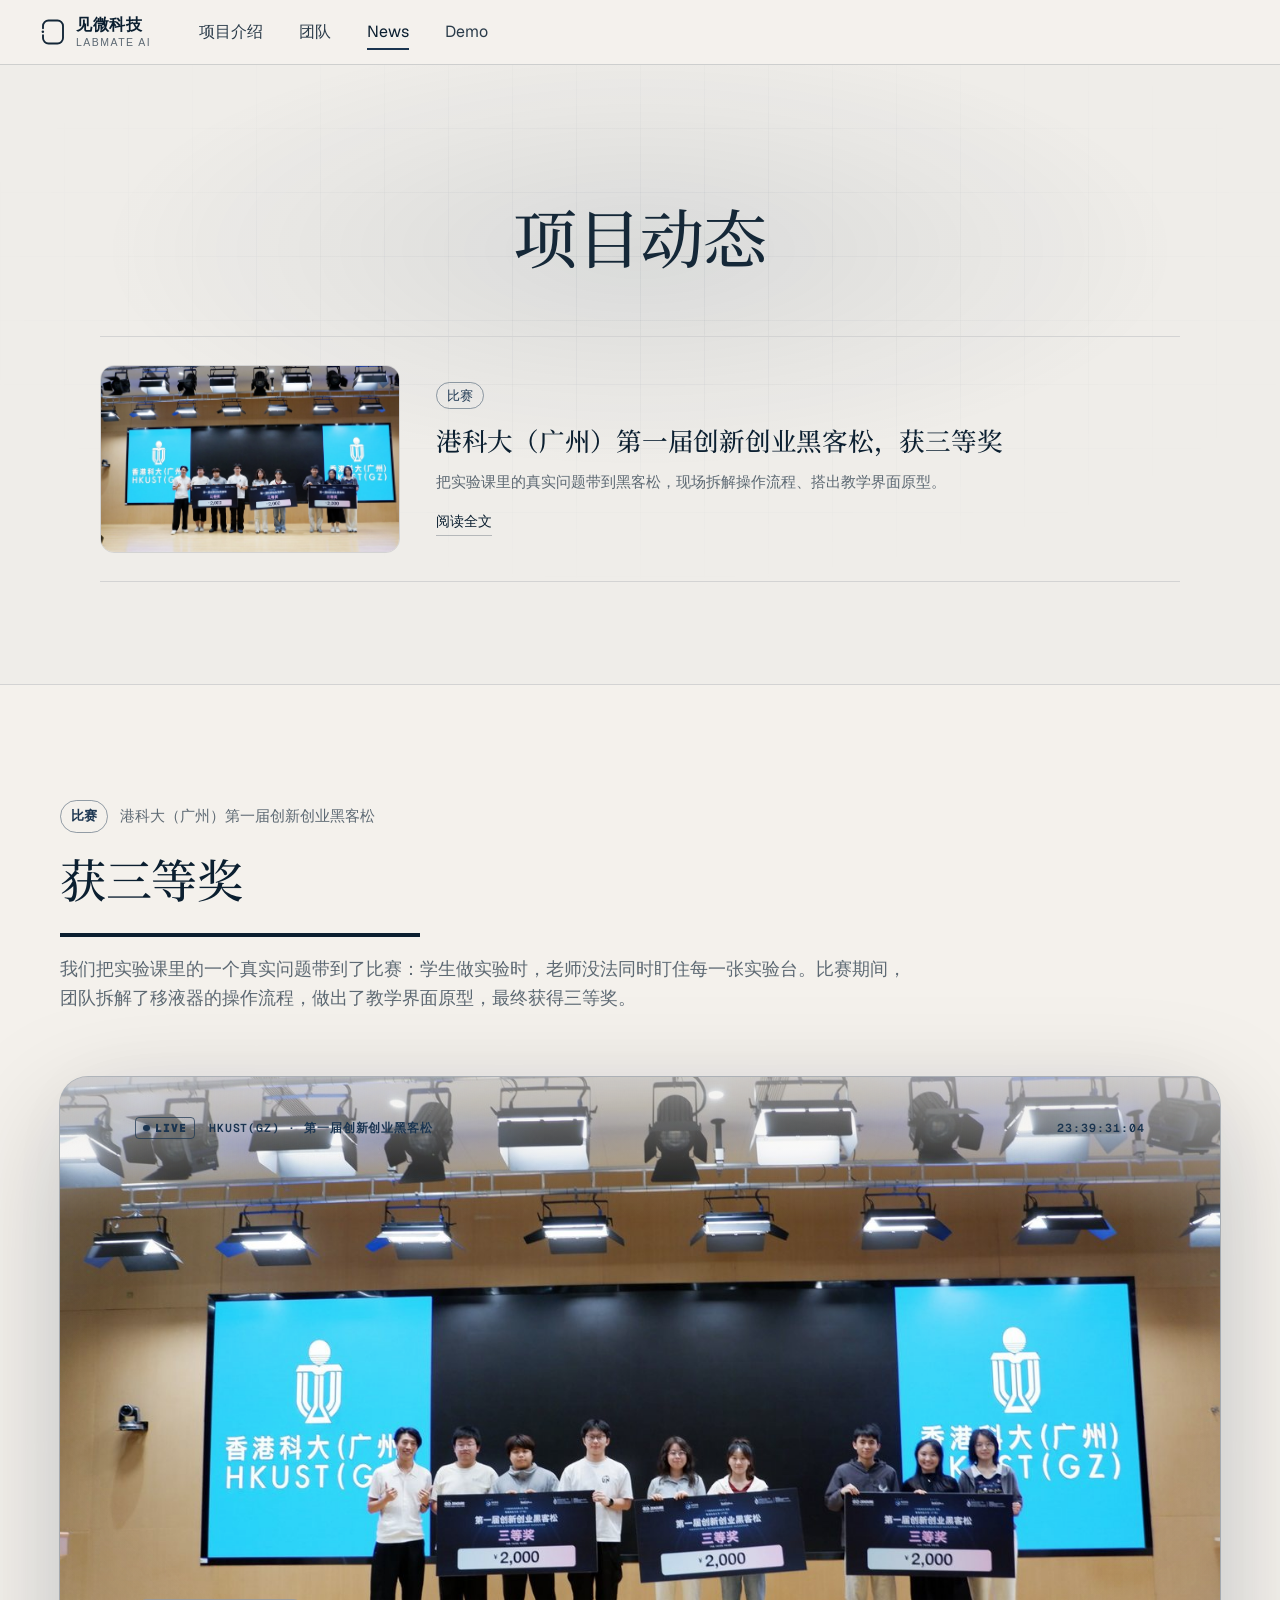
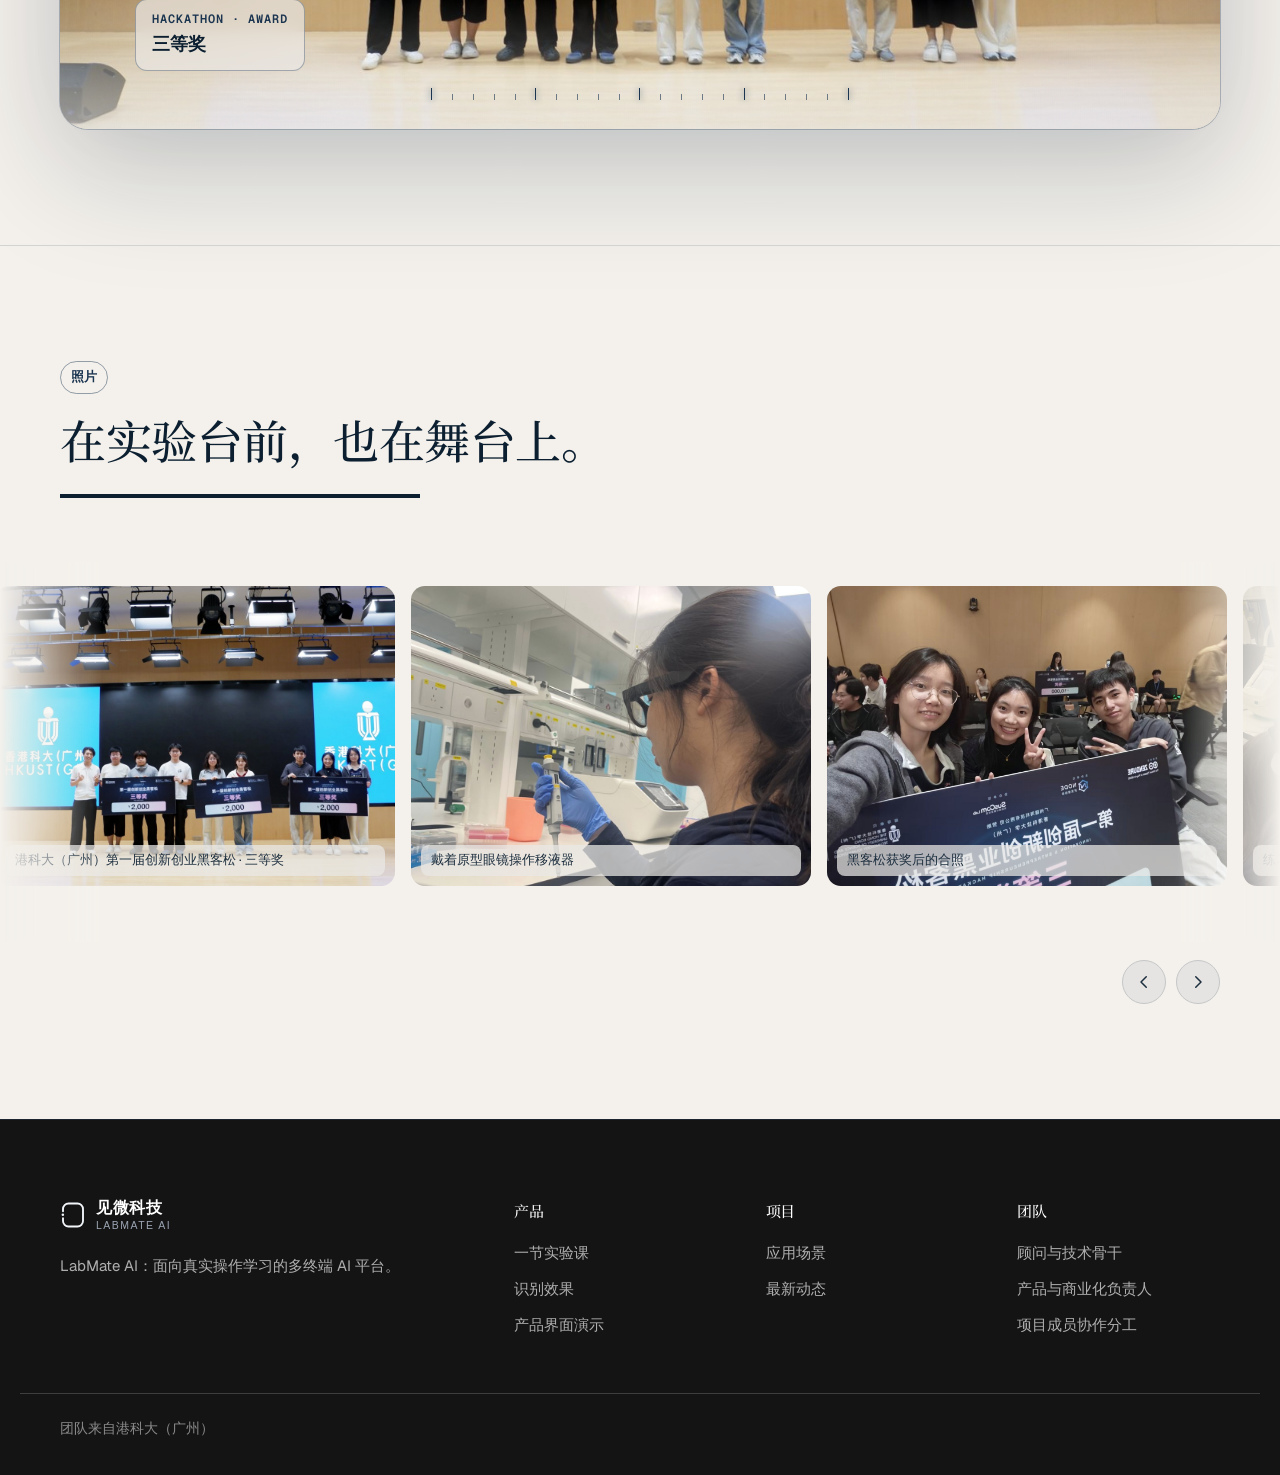
==== hackathon/index.html @ ed09756c "Lab illustrations: new colour pencil series; crisp reading bubble and teacher cards (B ok, C flagged" ====
<!doctype html>
<html lang="zh-CN">
<head>
  <meta charset="utf-8">
  <meta name="viewport" content="width=device-width, initial-scale=1">
  <title>News · 项目动态 · LabMate AI</title>
  <meta name="description" content="LabMate AI 黑客松现场记录：从实验教学问题出发，把想法做成可演示的教学原型。">
  <meta name="theme-color" content="#05070a">
  <link rel="icon" href="../jw-icon.svg" type="image/svg+xml">
  <link rel="stylesheet" href="../styles.css?v=20261128-r17">
  <link rel="stylesheet" href="../site-shell.css?v=20261128-r17">
  <link rel="stylesheet" href="hackathon.css?v=20261128-t14">
  <link rel="stylesheet" href="../light.css?v=20261128-t14">
  <link rel="stylesheet" href="../theme.css?v=20261128-t19">
</head>
<body class="site subpage">
  <a class="skip-link" href="#main">跳转到内容</a>
  <div class="lt"><header class="site-header is-solid">
    <div class="site-header-inner">
      <a class="site-logo" href="../" aria-label="见微科技 LabMate AI 首页">
        <svg class="jw-mark" aria-hidden="true" focusable="false" viewBox="-2 -2 92 104"><path d="M4 35V26A22 22 0 0 1 26 4H62A22 22 0 0 1 84 26V74A22 22 0 0 1 62 96H26A22 22 0 0 1 4 74V63" fill="none" stroke="currentColor" stroke-linecap="round" stroke-width="7.5"/><circle cx="3.4" cy="49" r="5" fill="currentColor"/></svg>
        <span class="site-logo-text"><b>见微科技</b><span>LabMate AI</span></span>
      </a>
      <nav class="site-nav" id="page-nav" aria-label="网站导航">
        <a href="../">项目介绍</a><a href="../#zh-team">团队</a><a href="../hackathon/" aria-current="page">News</a><a href="../product/demo/">Demo</a>
      </nav>
      <div class="site-actions">
        
        <button class="site-menu" type="button" aria-controls="page-nav" aria-expanded="false" aria-label="打开菜单"><span class="site-burger" aria-hidden="true"><i></i><i></i></span></button>
      </div>
    </div>
  </header>
  <main class="page-main" id="main">
    <section class="sp-hero news-index">
      <div class="x-wrap">
        <h1 class="news-h1">项目动态</h1>
      </div>
      <div class="x-wrap">
        <ol class="news-list" aria-label="动态列表">
          <li>
            <a class="news-item" href="#hackathon">
              <figure><img src="../photos/hackathon-stage.jpg" width="1400" height="788" alt="LabMate 团队在港科大（广州）第一届创新创业黑客松颁奖现场" fetchpriority="high"></figure>
              <div>
                <span class="news-tag">比赛</span>
                <h2>港科大（广州）第一届创新创业黑客松，获三等奖</h2>
                <p>把实验课里的真实问题带到黑客松，现场拆解操作流程、搭出教学界面原型。</p>
                <span class="news-more">阅读全文</span>
              </div>
            </a>
          </li>
        </ol>
      </div>
    </section>


    <section class="sp-band news-article" id="hackathon" aria-labelledby="hk-title">
      <div class="x-wrap">
        <header class="sp-head" data-reveal>
          <p class="sp-chap"><em>比赛</em><span>港科大（广州）第一届创新创业黑客松</span></p>
          <h2 id="hk-title">获三等奖</h2>
          <p>我们把实验课里的一个真实问题带到了比赛：学生做实验时，老师没法同时盯住每一张实验台。比赛期间，团队拆解了移液器的操作流程，做出了教学界面原型，最终获得三等奖。</p>
        </header>
        <figure class="cam news-cover" data-cam="HKUST(GZ) · 第一届创新创业黑客松" data-reveal>
          <img src="../photos/hackathon-stage.jpg" width="1400" height="788" alt="颁奖现场" loading="lazy">
          <figcaption class="cam-tag"><span>HACKATHON · AWARD</span><b>三等奖</b></figcaption>
        </figure>
      </div>
    </section>

    <section class="sp-band news-gallery-band" aria-label="现场照片">
      <div class="x-wrap">
        <header class="sp-head" data-reveal>
          <p class="sp-chap"><em>照片</em></p>
          <h2>在实验台前，也在舞台上。</h2>
        </header>
      </div>
      <div class="x-gallery">
        <div class="x-gallery-track">
          <figure class="x-gallery-item x-gallery-photo"><img src="../photos/hackathon-stage.jpg" width="1400" height="788" alt="颁奖现场"><figcaption>港科大（广州）第一届创新创业黑客松 · 三等奖</figcaption></figure>
          <figure class="x-gallery-item x-gallery-photo"><img src="../photos/lab-glasses-2.jpg" width="1050" height="1400" alt="戴着原型眼镜操作移液器"><figcaption>戴着原型眼镜操作移液器</figcaption></figure>
          <figure class="x-gallery-item x-gallery-photo"><img src="../photos/hackathon-team.jpg" width="1400" height="1050" alt="团队合照"><figcaption>黑客松获奖后的合照</figcaption></figure>
          <figure class="x-gallery-item x-gallery-photo"><img src="../photos/lab-cycler-1.jpg" width="1050" height="1400" alt="练习 PCR 仪的虚拟操作"><figcaption>练习 PCR 仪的虚拟操作</figcaption></figure>
          <figure class="x-gallery-item x-gallery-photo"><img src="../photos/lab-glasses-1.jpg" width="1050" height="1400" alt="在实验台前戴上眼镜"><figcaption>在实验台前戴上眼镜</figcaption></figure>
          <figure class="x-gallery-item x-gallery-photo"><img src="../photos/glasses-pov-hud.jpg?v=20261128wb" width="1200" height="1200" alt="眼镜第一视角：提示直接显示在视野里"><figcaption>眼镜第一视角：提示直接显示在视野里</figcaption></figure>
          <figure class="x-gallery-item x-gallery-photo" aria-hidden="true"><img src="../photos/hackathon-stage.jpg" width="1400" height="788" alt=""><figcaption>港科大（广州）第一届创新创业黑客松 · 三等奖</figcaption></figure>
          <figure class="x-gallery-item x-gallery-photo" aria-hidden="true"><img src="../photos/lab-glasses-2.jpg" width="1050" height="1400" alt=""><figcaption>戴着原型眼镜操作移液器</figcaption></figure>
          <figure class="x-gallery-item x-gallery-photo" aria-hidden="true"><img src="../photos/hackathon-team.jpg" width="1400" height="1050" alt=""><figcaption>黑客松获奖后的合照</figcaption></figure>
          <figure class="x-gallery-item x-gallery-photo" aria-hidden="true"><img src="../photos/lab-cycler-1.jpg" width="1050" height="1400" alt=""><figcaption>练习 PCR 仪的虚拟操作</figcaption></figure>
          <figure class="x-gallery-item x-gallery-photo" aria-hidden="true"><img src="../photos/lab-glasses-1.jpg" width="1050" height="1400" alt=""><figcaption>在实验台前戴上眼镜</figcaption></figure>
          <figure class="x-gallery-item x-gallery-photo" aria-hidden="true"><img src="../photos/glasses-pov-hud.jpg?v=20261128wb" width="1200" height="1200" alt=""><figcaption>眼镜第一视角：提示直接显示在视野里</figcaption></figure>
        </div>
      </div>
    </section>

  
</main>
  </div><footer class="site-footer"><div class="site-footer-inner"><div class="site-footer-brand"><span class="site-logo"><svg aria-hidden="true" class="jw-mark" focusable="false" viewBox="-2 -2 92 104"><path d="M4 35V26A22 22 0 0 1 26 4H62A22 22 0 0 1 84 26V74A22 22 0 0 1 62 96H26A22 22 0 0 1 4 74V63" fill="none" stroke="currentColor" stroke-linecap="round" stroke-width="7.5"></path><circle cx="3.4" cy="49" fill="currentColor" r="5"></circle></svg><span class="site-logo-text"><b>见微科技</b><span>LabMate AI</span></span></span><p>LabMate AI：面向真实操作学习的多终端 AI 平台。</p></div><div class="site-footer-col"><h2>产品</h2><ul><li><a href="../#zh-project">一节实验课</a></li><li><a href="../#zh-project">识别效果</a></li><li><a href="../product/demo/">产品界面演示</a></li></ul></div><div class="site-footer-col"><h2>项目</h2><ul><li><a href="../#zh-project">应用场景</a></li><li><a href="../hackathon/">最新动态</a></li></ul></div><div class="site-footer-col"><h2>团队</h2><ul><li><a href="../#zh-team">顾问与技术骨干</a></li><li><a href="../#zh-team">产品与商业化负责人</a></li><li><a href="../#zh-team">项目成员协作分工</a></li></ul></div></div><div class="site-footer-bottom"><span>团队来自港科大（广州）</span></div></footer>
  <script src="../site-shell.js?v=20261127-perf-1" defer></script>
<script src="../gallery.js?v=20261127" defer></script>
</body>
</html>
---- styles.css ----
@font-face{font-family:"Geist";font-style:normal;font-display:swap;font-weight:100 900;src:url(fonts/geist.woff2) format("woff2");unicode-range:U+0000-00FF,U+0131,U+0152-0153,U+02BB-02BC,U+02C6,U+02DA,U+02DC,U+0304,U+0308,U+0329,U+2000-206F,U+20AC,U+2122,U+2191,U+2193,U+2212,U+2215,U+FEFF,U+FFFD}
@font-face{font-family:"Geist";font-style:normal;font-display:swap;font-weight:100 900;src:url(fonts/geist-ext.woff2) format("woff2");unicode-range:U+0100-02BA,U+02BD-02C5,U+02C7-02CC,U+02CE-02D7,U+02DD-02FF,U+0304,U+0308,U+0329,U+1D00-1DBF,U+1E00-1E9F,U+1EF2-1EFF,U+2020,U+20A0-20AB,U+20AD-20C0,U+2113,U+2C60-2C7F,U+A720-A7FF}
@font-face{font-family:"Geist Mono";font-style:normal;font-display:swap;font-weight:100 900;src:url(fonts/geist-mono.woff2) format("woff2")}



/*! tailwindcss v4.3.3 | MIT License | https://tailwindcss.com */@layer properties{@supports (((-webkit-hyphens:none)) and (not (margin-trim:inline))) or ((-moz-orient:inline) and (not (color:rgb(from red r g b)))){*,::backdrop,:after,:before{--tw-rotate-x:initial;--tw-rotate-y:initial;--tw-rotate-z:initial;--tw-skew-x:initial;--tw-skew-y:initial;--tw-border-style:solid;--tw-shadow:0 0 #0000;--tw-shadow-color:initial;--tw-shadow-alpha:100%;--tw-inset-shadow:0 0 #0000;--tw-inset-shadow-color:initial;--tw-inset-shadow-alpha:100%;--tw-ring-color:initial;--tw-ring-shadow:0 0 #0000;--tw-inset-ring-color:initial;--tw-inset-ring-shadow:0 0 #0000;--tw-ring-inset:initial;--tw-ring-offset-width:0px;--tw-ring-offset-color:#fff;--tw-ring-offset-shadow:0 0 #0000;--tw-outline-style:solid;--tw-blur:initial;--tw-brightness:initial;--tw-contrast:initial;--tw-grayscale:initial;--tw-hue-rotate:initial;--tw-invert:initial;--tw-opacity:initial;--tw-saturate:initial;--tw-sepia:initial;--tw-drop-shadow:initial;--tw-drop-shadow-color:initial;--tw-drop-shadow-alpha:100%;--tw-drop-shadow-size:initial}}}@layer theme{:host,:root{--font-sans:-apple-system,BlinkMacSystemFont,"Segoe UI",Roboto,"Helvetica Neue","Noto Sans",Arial,sans-serif,"Apple Color Emoji","Segoe UI Emoji","Segoe UI Symbol","Noto Color Emoji";--font-serif:ui-serif,Georgia,Cambria,"Times New Roman",Times,serif;--font-mono:ui-monospace,SFMono-Regular,Menlo,Monaco,Consolas,"Liberation Mono","Courier New",monospace;--spacing:.25rem;--default-font-family:var(--font-sans);--default-mono-font-family:var(--font-mono)}}@layer base{*,::backdrop,:after,:before{box-sizing:border-box;border:0 solid;margin:0;padding:0}::file-selector-button{box-sizing:border-box;border:0 solid;margin:0;padding:0}:host,html{-webkit-text-size-adjust:100%;tab-size:4;line-height:1.5;font-family:var(--default-font-family,-apple-system,BlinkMacSystemFont,"Segoe UI",Roboto,"Helvetica Neue","Noto Sans",Arial,sans-serif,"Apple Color Emoji","Segoe UI Emoji","Segoe UI Symbol","Noto Color Emoji");font-feature-settings:var(--default-font-feature-settings,normal);font-variation-settings:var(--default-font-variation-settings,normal);-webkit-tap-highlight-color:transparent}hr{height:0;color:inherit;border-top-width:1px}abbr:where([title]){-webkit-text-decoration:underline dotted;text-decoration:underline dotted}h1,h2,h3,h4,h5,h6{font-size:inherit;font-weight:inherit}a{color:inherit;-webkit-text-decoration:inherit;text-decoration:inherit}b,strong{font-weight:bolder}code,kbd,pre,samp{font-family:var(--default-mono-font-family,ui-monospace,SFMono-Regular,Menlo,Monaco,Consolas,"Liberation Mono","Courier New",monospace);font-feature-settings:var(--default-mono-font-feature-settings,normal);font-variation-settings:var(--default-mono-font-variation-settings,normal);font-size:1em}small{font-size:80%}sub,sup{vertical-align:baseline;font-size:75%;line-height:0;position:relative}sub{bottom:-.25em}sup{top:-.5em}table{text-indent:0;border-color:inherit;border-collapse:collapse}:-moz-focusring:where(:not(iframe)){outline:auto}progress{vertical-align:baseline}summary{display:list-item}menu,ol,ul{list-style:none}audio,canvas,embed,iframe,img,object,svg,video{vertical-align:middle;display:block}img,video{max-width:100%;height:auto}button,input,optgroup,select,textarea{font:inherit;font-feature-settings:inherit;font-variation-settings:inherit;letter-spacing:inherit;color:inherit;opacity:1;background-color:#0000;border-radius:0}::file-selector-button{font:inherit;font-feature-settings:inherit;font-variation-settings:inherit;letter-spacing:inherit;color:inherit;opacity:1;background-color:#0000;border-radius:0}:where(select:is([multiple],[size])) optgroup{font-weight:bolder}:where(select:is([multiple],[size])) optgroup option{padding-inline-start:20px}::file-selector-button{margin-inline-end:4px}::placeholder{opacity:1}@supports (not ((-webkit-appearance:-apple-pay-button))) or (contain-intrinsic-size:1px){::placeholder{color:currentColor}@supports (color:color-mix(in lab,red,red)){::placeholder{color:color-mix(in oklab,currentcolor 50%,transparent)}}}textarea{resize:vertical}::-webkit-search-decoration{-webkit-appearance:none}::-webkit-date-and-time-value{min-height:1lh;text-align:inherit}::-webkit-datetime-edit{display:inline-flex}::-webkit-datetime-edit-fields-wrapper{padding:0}::-webkit-datetime-edit,::-webkit-datetime-edit-year-field{padding-block:0}::-webkit-datetime-edit-day-field,::-webkit-datetime-edit-month-field{padding-block:0}::-webkit-datetime-edit-hour-field,::-webkit-datetime-edit-minute-field{padding-block:0}::-webkit-datetime-edit-millisecond-field,::-webkit-datetime-edit-second-field{padding-block:0}::-webkit-datetime-edit-meridiem-field{padding-block:0}::-webkit-calendar-picker-indicator{line-height:1}:-moz-ui-invalid{box-shadow:none}button,input:where([type=button],[type=reset],[type=submit]){appearance:button}::file-selector-button{appearance:button}::-webkit-inner-spin-button,::-webkit-outer-spin-button{height:auto}[hidden]:where(:not([hidden=until-found])){display:none!important}}@layer components;@layer utilities{.collapse{visibility:collapse}.visible{visibility:visible}.sr-only{clip-path:inset(50%);white-space:nowrap;border-width:0;width:1px;height:1px;margin:-1px;padding:0;overflow:hidden}.absolute,.sr-only{position:absolute}.fixed{position:fixed}.static{position:static}.container{width:100%}@media (min-width:40rem){.container{max-width:40rem}}@media (min-width:48rem){.container{max-width:48rem}}@media (min-width:64rem){.container{max-width:64rem}}@media (min-width:80rem){.container{max-width:80rem}}@media (min-width:96rem){.container{max-width:96rem}}.block{display:block}.contents{display:contents}.flex{display:flex}.hidden{display:none}.inline{display:inline}.table{display:table}.h-16{height:calc(var(--spacing) * 16)}.shrink{flex-shrink:1}.transform{transform:var(--tw-rotate-x,) var(--tw-rotate-y,) var(--tw-rotate-z,) var(--tw-skew-x,) var(--tw-skew-y,)}.resize{resize:both}.rounded{border-radius:.25rem}.border{border-style:var(--tw-border-style);border-width:1px}.uppercase{text-transform:uppercase}.shadow{--tw-shadow:0 1px 3px 0 var(--tw-shadow-color,#0000001a),0 1px 2px -1px var(--tw-shadow-color,#0000001a)}.ring,.shadow{box-shadow:var(--tw-inset-shadow),var(--tw-inset-ring-shadow),var(--tw-ring-offset-shadow),var(--tw-ring-shadow),var(--tw-shadow)}.ring{--tw-ring-shadow:var(--tw-ring-inset,) 0 0 0 calc(1px + var(--tw-ring-offset-width)) var(--tw-ring-color,currentcolor)}.outline{outline-style:var(--tw-outline-style);outline-width:1px}.blur{--tw-blur:blur(8px)}.blur,.filter{filter:var(--tw-blur,) var(--tw-brightness,) var(--tw-contrast,) var(--tw-grayscale,) var(--tw-hue-rotate,) var(--tw-invert,) var(--tw-saturate,) var(--tw-sepia,) var(--tw-drop-shadow,)}}:root{--bg:#f8faf9;--sidebar:#fcfdfc;--text:#202c26;--muted:#637269;--line:#e6ece8;--accent:#216e4e;--accent-hover:#185b40;--soft:#edf5ef;--green-line:#cfe2d3;--shadow:0 2px 5px #19372503;--radius:12px;--font-sans:"Geist","PingFang SC","Microsoft YaHei",sans-serif;--font-mono:"Geist Mono",monospace}[data-theme=dark]{--bg:#101713;--surface:#18211b;--sidebar:#141d17;--text:#e6efe9;--muted:#9aae9f;--line:#2d3c32;--accent:#80cca2;--accent-hover:#9fdab9;--soft:#21372a;--green-line:#365e43}*{box-sizing:border-box}body{font-family:var(--font-sans);color:var(--text);background:var(--bg);-webkit-font-smoothing:antialiased;margin:0;font-size:14px}button,input,select,textarea{font:inherit}a,button,input,select,textarea{-webkit-tap-highlight-color:transparent}a{color:inherit;text-decoration:none}button{cursor:pointer}button:disabled{cursor:not-allowed;opacity:.55}.button:active,button:active{transform:translateY(1px)}a,button,input,select,textarea{outline-offset:4px}a:focus-visible,button:focus-visible,input:focus-visible,select:focus-visible,textarea:focus-visible{outline:2px solid var(--accent)}button{color:inherit}svg{stroke-width:1.7px;flex-shrink:0}h1,h2,h3,p{margin:0}h2{font-weight:600}p{line-height:1.75}button{background:0 0;border:0}.app-shell{min-height:100dvh}.sidebar{background:var(--sidebar);border-right:1px solid var(--line);z-index:30;flex-direction:column;width:236px;padding:32px 18px 16px;display:flex;position:fixed;inset:0 auto 0 0}.brand{letter-spacing:-.8px;align-items:center;gap:10px;margin:0 10px 31px;font-size:23px;font-weight:650;display:flex}.brand b{color:var(--accent);font-weight:500}.brand small{font-family:var(--font-mono);letter-spacing:1.7px;color:var(--muted);font-size:9px;font-weight:450;line-height:1.8;display:block}.brand-mark{background:var(--accent);width:41px;height:41px;color:var(--surface);border-radius:12px;place-items:center;display:grid}.workspace-switch{border:1px solid var(--line);background:var(--surface);border-radius:9px;align-items:center;gap:10px;margin:0 4px 28px;padding:10px;font-size:13px;font-weight:550;display:flex}.workspace-avatar{background:var(--soft);width:31px;height:31px;color:var(--accent);border-radius:7px;place-items:center;font-weight:700;display:grid}.workspace-switch small{color:var(--muted);margin-top:2px;font-size:11px;font-weight:400;display:block}.workspace-switch>svg{color:var(--muted);margin-left:auto}.nav-group-label{letter-spacing:1.3px;color:var(--muted);margin-bottom:12px;padding:0 14px;font-size:11px;font-weight:550}.second-label{margin-top:30px}.nav-item{height:43px;color:var(--muted);border-radius:7px;align-items:center;gap:12px;margin-bottom:3px;padding:0 13px;transition:background .16s,color .16s;display:flex}.nav-item:hover{background:var(--soft);color:var(--text)}.nav-item.active{background:var(--soft);color:var(--accent)}.nav-count{font-family:var(--font-mono);background:var(--surface);padding:1px 5px;font-size:11px}.nav-count,.tiny-label{border:1px solid var(--line);border-radius:4px;margin-left:auto}.tiny-label{letter-spacing:.8px;color:var(--muted);padding:2px 5px;font-size:9px}.sidebar-bottom{margin-top:auto;padding-top:32px}.contribute-note{background:var(--soft);border:1px solid var(--green-line);border-radius:9px;margin:0 3px 22px;padding:15px 13px}.note-icon{color:var(--accent);margin-bottom:9px;display:flex}.contribute-note strong{font-size:12px;display:block}.contribute-note p{color:var(--muted);margin:5px 0 12px;font-size:11px}.contribute-note a{color:var(--accent);gap:8px;font-size:12px;font-weight:550}.contribute-note a,.org-footer{align-items:center;display:flex}.org-footer{color:var(--muted);gap:7px;padding:0 7px;font-size:10px}.org-footer>svg:last-child{margin-left:auto}.main-shell{margin-left:236px}.topbar{border-bottom:1px solid var(--line);background:var(--surface);justify-content:space-between;height:72px;padding:0 36px}.breadcrumbs,.topbar{align-items:center;display:flex}.breadcrumbs{color:var(--muted);gap:13px;font-size:12px}.breadcrumbs strong{color:var(--text);font-weight:500}.top-actions{align-items:center;gap:18px;display:flex}.header-github,.language-switch{align-items:center;gap:6px;font-size:12px;display:flex}.header-github{color:var(--muted)}.top-divider{background:var(--line);width:1px;height:18px}.profile-avatar{color:#526d52;background:#e7ece6;border-radius:50%;place-items:center;width:29px;height:29px;font-size:11px;font-weight:650;display:grid}.icon-button{width:32px;height:32px;color:var(--muted);border-radius:7px;place-items:center;display:grid}.icon-button:hover{background:var(--soft);color:var(--accent)}main{max-width:1610px;margin:auto;padding:36px 36px 0}.eyebrow{font-family:var(--font-mono);letter-spacing:1.7px;margin-bottom:8px;font-size:10px}.page-heading{justify-content:space-between;align-items:center;gap:20px;margin-bottom:24px;display:flex}.page-heading h1{letter-spacing:-.6px;font-size:29px;font-weight:600;line-height:1.5}.page-heading p{color:var(--muted);margin-top:5px;font-size:13px}.heading-actions{align-self:flex-end;gap:10px;padding-bottom:5px;display:flex}.button{white-space:nowrap;border-radius:7px;justify-content:center;align-items:center;gap:7px;min-height:38px;padding:10px 14px;font-size:12px;transition:background .15s;display:inline-flex}.button.primary{background:var(--accent);color:var(--surface);border:1px solid var(--accent)}.button.primary:hover{background:var(--accent-hover)}.button.secondary{border:1px solid var(--line)}.button.secondary:hover{background:var(--soft)}.source-bar{color:var(--muted);justify-content:space-between;gap:16px;margin-bottom:17px;padding:10px 0;font-size:11px}.source-bar,.source-bar>div{align-items:center;display:flex}.source-bar>div{flex-wrap:wrap;gap:7px}.source-bar strong{color:var(--text);font-size:11px;font-weight:550}.source-note{margin-left:6px}.source-dot{background:#b89b56;border-radius:50%;width:6px;height:6px}.source-dot.live{background:var(--accent)}select{border:1px solid var(--line);background:var(--surface);color:var(--text);border-radius:6px;padding:6px 25px 6px 9px;font-size:12px}.project-strip{background:var(--soft);border:1px solid var(--green-line);border-radius:var(--radius);grid-template-columns:1.12fr 1fr;align-items:center;gap:20px;margin-bottom:23px;padding:26px 28px;display:grid;overflow:hidden}.project-label{letter-spacing:1.4px;font-size:9px;font-family:var(--font-mono);color:var(--accent);align-items:center;gap:7px;display:flex}.project-strip h2{letter-spacing:-.7px;margin:12px 0 9px;font-size:23px;line-height:1.4}.project-strip p{color:var(--muted);max-width:470px;font-size:12px}.project-strip-copy>a{color:var(--accent);align-items:center;gap:7px;margin-top:18px;font-size:12px;font-weight:550;display:inline-flex}.system-flow{justify-content:center}.flow-node,.system-flow{align-items:center;gap:9px;display:flex}.flow-node{text-align:center;background:var(--surface);border:1px solid var(--green-line);border-radius:10px;flex-direction:column;min-width:87px;padding:16px 10px;font-size:11px;box-shadow:0 5px 16px #244c3010}.flow-node>svg{width:27px;height:27px;color:var(--accent);margin-bottom:1px}.flow-node span{white-space:nowrap;font-size:10px;font-weight:550}.flow-node small{color:var(--muted);margin-top:-5px;font-size:9px}.center-node{border-color:var(--accent);padding:23px 13px}.flow-arrow{width:20px;color:var(--accent);opacity:.6}.stats-grid{grid-template-columns:repeat(4,minmax(0,1fr));gap:16px;margin-bottom:24px;display:grid}.stat-card{background:var(--surface);border:1px solid var(--line);border-radius:var(--radius);box-shadow:var(--shadow);padding:19px 21px}.stat-title{color:var(--muted);justify-content:space-between;align-items:center;font-size:12px;display:flex}.stat-title svg{color:#8b9b8f}.stat-card>strong{letter-spacing:-1.5px;font-variant-numeric:tabular-nums;margin:12px 0 6px;font-size:34px;font-weight:530;line-height:1.2;display:block}.stat-card>span{color:var(--muted);font-size:10px}.overview-grid{grid-template-columns:1.7fr 1fr;gap:22px;display:grid}.panel{background:var(--surface);border:1px solid var(--line);border-radius:var(--radius);box-shadow:var(--shadow);overflow:hidden}.panel-heading{justify-content:space-between;align-items:center;gap:10px;padding:21px 23px 0;display:flex}.panel-heading h2{align-items:center;gap:8px;font-size:14px;display:flex}.panel-heading h2>svg,.panel-heading>a{color:var(--muted)}.panel-heading>a{align-items:center;gap:5px;font-size:11px;display:flex}.panel-heading>a:hover{color:var(--accent)}.panel-subheading{color:var(--muted);padding:7px 23px 17px;font-size:11px}.task-row{border-top:1px solid var(--line);align-items:center;gap:11px;padding:17px 23px;transition:background .15s;display:flex}.task-row:hover{background:var(--bg)}.task-symbol{color:var(--muted);align-self:flex-start;margin-top:2px}.task-symbol.progress{color:#b49247}.task-symbol.review{color:#758bba}.task-symbol.blocked{color:#b67462}.task-symbol.done{color:var(--accent)}.task-name{flex:1;min-width:0}.task-name strong{text-overflow:ellipsis;white-space:nowrap;font-size:12px;font-weight:500;line-height:1.5;display:block;overflow:hidden}.task-name>span{color:var(--muted);font-family:var(--font-mono);gap:10px;margin-top:4px;font-size:9px;display:flex}.status{border:1px solid var(--line);white-space:nowrap;color:var(--muted);background:var(--bg);border-radius:5px;align-items:center;gap:5px;padding:3px 6px;font-size:10px;display:inline-flex}.status-dot{background:currentColor;border-radius:50%;width:5px;height:5px}.status-progress{color:#82651e;background:#fbf8ed;border-color:#ede3c7}.status-review{color:#546993;background:#f3f5fb;border-color:#dfe5f2}.status-done{color:var(--accent);background:var(--soft);border-color:var(--green-line)}.status-blocked{color:#975243;background:#fcf4f1;border-color:#f0ddd6}[data-theme=dark] .status-blocked,[data-theme=dark] .status-progress,[data-theme=dark] .status-review{background:var(--bg);border-color:var(--line);color:var(--muted)}.row-chevron{color:#a3afa7;margin-left:7px}.panel-bottom-link{border-top:1px solid var(--line);color:var(--muted);justify-content:center;align-items:center;gap:7px;padding:13px;font-size:11px;display:flex}.panel-bottom-link:hover{color:var(--accent);background:var(--soft)}.milestone-mini{padding:18px 23px 8px;display:block}.milestone-mini>div:first-child{align-items:center;gap:9px;margin-bottom:13px;font-size:11px;display:flex}.milestone-mini strong{font-weight:500}.milestone-mini>div>span:last-child{font-family:var(--font-mono);color:var(--muted);margin-left:auto;font-size:10px}.milestone-number{font-family:var(--font-mono);color:var(--muted);border:1px solid var(--line);border-radius:4px;padding:2px 5px;font-size:9px}.progress-track{background:var(--line);border-radius:10px;height:5px;overflow:hidden}.progress-track>div{background:var(--accent);border-radius:10px;height:100%}.milestone-mini small{color:var(--muted);margin-top:7px;font-size:10px;display:block}.workflow-strip{background:var(--surface);border:1px solid var(--line);border-radius:var(--radius);align-items:center;gap:20px;margin-top:24px;padding:21px 23px;display:flex}.workflow-strip-title{align-items:center;gap:12px;display:flex}.workflow-strip h2{font-size:13px}.workflow-strip p{color:var(--muted);margin-top:4px;font-size:10px}.workflow-icon{background:var(--soft);color:var(--accent);border-radius:9px;place-items:center;width:38px;height:38px;display:grid}.pipeline{color:var(--muted);gap:15px;margin-left:auto}.pipeline,.pipeline span{align-items:center;display:flex}.pipeline span{font-size:11px;font-family:var(--font-mono);gap:5px}.pipeline svg{width:15px;height:15px}.pipeline>svg{color:#b7c0b9;width:12px}.workflow-strip>a{color:var(--muted);margin-left:5px}.page-footer{color:var(--muted);justify-content:space-between;padding:24px 0 22px;font-size:10px}.page-footer,.page-footer>span{align-items:center;display:flex}.page-footer>span{gap:8px}.footer-dot{opacity:.4}.empty{text-align:center;color:var(--muted);flex-direction:column;align-items:center;padding:45px 24px;display:flex}.empty h3{color:var(--text);margin-top:13px;font-size:16px}.empty p{max-width:430px;margin:8px 0 18px;font-size:13px}.skip-link{background:var(--accent);color:var(--surface);z-index:100;border-radius:5px;padding:10px;position:fixed;top:6px;left:250px;transform:translateY(-150%)}.skip-link:focus{transform:translateY(0)}.mobile-menu,.mobile-scrim{display:none}@media (min-width:1550px){main{padding:42px 48px 0}.topbar{padding:0 48px}.project-strip{padding:30px 32px}.project-strip h2{font-size:27px}.flow-node{min-width:103px}.task-row{padding:20px 23px}}@media (max-width:1200px){.sidebar{width:215px;padding-left:13px;padding-right:13px}.main-shell{margin-left:215px}.topbar{padding:0 26px}main{padding:28px 26px 0}.system-flow{gap:4px}.flow-node{min-width:65px;padding:15px 7px}.center-node{padding:22px 9px}.flow-node span{font-size:9px}.flow-arrow{width:13px}.project-strip{padding:23px}.project-strip h2{font-size:21px}.project-strip p{font-size:11px}.stats-grid{gap:12px}.stat-card{padding:17px}.overview-grid{grid-template-columns:1.5fr 1fr;gap:16px}.pipeline{gap:9px}.workflow-strip{gap:12px}.source-note{max-width:330px}.task-row{padding:17px}.task-name strong{font-size:11px}.task-name>span{font-size:8px}.row-chevron{display:none}.brand{margin-left:9px}}@media (max-width:1000px){.project-strip{grid-template-columns:1fr}.system-flow{display:none}.overview-grid{grid-template-columns:1fr}.milestone-panel{padding-bottom:20px}.stats-grid{grid-template-columns:repeat(2,minmax(0,1fr))}.workflow-strip{flex-wrap:wrap}.pipeline{flex:1;justify-content:flex-end;margin-left:0}.page-heading{align-items:flex-start}.heading-actions{align-self:center}.contribute-note,.heading-actions .secondary,.source-note{display:none}.top-actions{gap:12px}}@media (max-width:767px){.sidebar{width:236px;transition:transform .2s;transform:translate(-100%)}.sidebar.is-open{transform:translate(0)}.main-shell{margin-left:0}.mobile-scrim{z-index:20;background:#10271960;display:block;position:fixed;inset:0}.mobile-menu{display:grid}.topbar{height:60px;padding:0 16px}.breadcrumbs{gap:8px}.breadcrumbs>span{display:none}.top-actions{gap:10px}.header-github,.profile-avatar,.top-divider{display:none}.language-switch{font-size:11px}main{padding:24px 17px 0}.eyebrow{font-size:9px}.page-heading{gap:10px;margin-bottom:13px}.page-heading h1{font-size:26px}.page-heading p{max-width:245px;font-size:11px}.button{padding:9px 11px;font-size:11px}.heading-actions{align-self:flex-start;margin-top:27px}.project-strip{padding:24px 21px}.project-strip h2{font-size:22px}.project-strip p{font-size:12px}.source-bar{margin-bottom:11px}.source-bar select{max-width:120px;font-size:11px}.stats-grid{gap:11px;margin-bottom:18px}.stat-card{padding:17px}.stat-card>strong{font-size:31px}.stat-title{font-size:11px}.stat-card>span{font-size:9px}.task-row{gap:9px;padding:17px 15px}.task-name strong{font-size:12px}.status,.task-name>span{font-size:9px}.workflow-strip{padding:20px}.workflow-strip-title{flex:1}.pipeline{flex-basis:100%;order:2;justify-content:space-between;gap:5px;margin-top:7px}.pipeline span{gap:4px;font-size:9px}.pipeline svg{width:13px}.page-footer{gap:12px;font-size:9px}.page-footer>span:last-child{text-align:right;max-width:140px}.skip-link{left:10px}.contribute-note{display:block}}@media (prefers-reduced-motion:reduce){*,:after,:before{scroll-behavior:auto!important;transition-duration:.01ms!important;animation-duration:.01ms!important}}.muted{color:var(--muted)}.accent{color:var(--accent)}.small{font-size:12px}.mono{font-family:var(--font-mono)}.inline-actions,.source-controls{align-items:center;gap:9px;display:flex}.sync-caption{color:var(--muted);margin-top:22px;font-size:12px}.notice{border:1px solid var(--green-line);background:var(--soft);color:var(--accent);border-radius:9px;align-items:flex-start;gap:11px;margin:18px 0;padding:17px;font-size:13px;display:flex}.notice>svg{margin-top:3px}.notice p{color:var(--muted);font-size:13px}.notice strong{font-size:13px;font-weight:550}.notice details{margin-top:7px;font-size:12px}.notice summary{cursor:pointer}.notice ul{word-break:break-word;padding-left:20px}.warning{color:#8a7132;background:#faf7ed;border-color:#e7d9b4}[data-theme=dark] .warning{background:var(--soft);border-color:var(--line);color:var(--text)}.section-toolbar{gap:11px;margin:10px 0 14px}.search-input,.section-toolbar{align-items:center;display:flex}.search-input{background:var(--surface);border:1px solid var(--line);max-width:470px;height:41px;color:var(--muted);border-radius:8px;flex:1;gap:9px;padding:0 13px}.search-input input{color:var(--text);background:0 0;border:0;outline:0;width:100%;min-width:0;font-size:14px}.search-input:focus-within{outline:2px solid var(--accent);outline-offset:2px}.section-toolbar select{min-height:41px;font-size:13px}.section-toolbar>.button{min-height:41px;margin-left:auto}.view-toggle{border:1px solid var(--line);background:var(--surface);border-radius:7px;margin-left:auto;padding:3px;display:flex}.view-toggle button{width:34px;height:32px;color:var(--muted);border-radius:4px;place-items:center;display:grid}.view-toggle button.selected{background:var(--soft);color:var(--accent)}.results-caption{justify-content:space-between;gap:15px;padding:7px 0 17px;display:flex}.results-caption,.table-header{color:var(--muted);font-size:12px}.table-header{background:var(--bg);grid-template-columns:1fr 115px 100px;padding:14px 22px;display:grid}.issue-table-row{text-align:left;border-top:1px solid var(--line);background:var(--surface);grid-template-columns:minmax(0,1fr) 115px 100px;align-items:center;gap:0;width:100%;padding:18px 22px;display:grid}.issue-table-row:hover{background:var(--bg)}.issue-table-row>.status{justify-self:start}.issue-table-name{align-items:flex-start;gap:11px;min-width:0;display:flex}.issue-table-name>svg{color:var(--accent);margin-top:2px}.issue-table-name>div{min-width:0;padding-right:18px}.issue-table-name strong{font-size:14px;font-weight:500;line-height:1.6}.issue-table-name p{font-family:var(--font-mono);color:var(--muted);overflow-wrap:anywhere;margin-top:4px;font-size:11px}.issue-table-name p>span{margin-left:7px}.label-list{flex-wrap:wrap;gap:5px;margin-top:8px;display:flex}.tag{border:1px solid var(--line);background:var(--bg);border-radius:5px;align-items:center;gap:4px;padding:3px 7px;font-size:11px;line-height:1.3;display:inline-flex}.assignee,.tag{color:var(--muted)}.assignee{overflow-wrap:anywhere;font-size:12px}.kanban{grid-template-columns:repeat(5,minmax(0,1fr));gap:12px;display:grid}.kanban-column{background:var(--soft);border:1px solid var(--line);border-radius:10px;min-width:0;min-height:380px;padding:11px}.kanban-column h2{justify-content:space-between;align-items:center;gap:4px;margin-bottom:14px;display:flex}.kanban-column h2>span:last-child{color:var(--muted);font-size:11px}.issue-card{background:var(--surface);border:1px solid var(--line);text-align:left;width:100%;box-shadow:var(--shadow);border-radius:8px;margin-bottom:9px;padding:14px 12px;display:block}.issue-card:hover{border-color:var(--green-line);transform:translateY(-1px)}.card-issue-id{color:var(--muted);font-size:10px;font-family:var(--font-mono);overflow-wrap:anywhere}.issue-card h3{margin:9px 0 11px;font-size:13px;font-weight:500;line-height:1.65}.issue-card .tag{overflow-wrap:anywhere;min-width:0;font-size:9px}.issue-card-footer{color:var(--muted);align-items:center;gap:5px;margin-top:17px;font-size:11px;display:flex}.column-empty{text-align:center;color:var(--muted);padding:26px 10px;font-size:12px}.dialog-overlay{z-index:60;-webkit-backdrop-filter:blur(3px);backdrop-filter:blur(3px);background:#10201770;position:fixed;inset:0}.dialog-content{z-index:61;background:var(--surface);border:1px solid var(--line);border-radius:16px;width:min(610px,100vw - 32px);max-height:90dvh;padding:32px;position:fixed;top:50%;left:50%;overflow:auto;transform:translate(-50%,-50%);box-shadow:0 22px 80px #12231928}.dialog-close{position:absolute;top:14px;right:14px}.dialog-content h2{letter-spacing:-.4px;margin:7px 0 9px;padding-right:22px;font-size:23px;line-height:1.5}.dialog-description{color:var(--muted);font-size:14px;line-height:1.75}.dialog-icon{background:var(--soft);color:var(--accent);border-radius:11px;place-items:center;width:43px;height:43px;margin-bottom:17px;display:grid}.agent-select,.dialog-content label{flex-direction:column;gap:8px;margin-top:18px;font-size:13px;font-weight:550;display:flex}.agent-select select,.dialog-content input,.dialog-content select,.dialog-content textarea{border:1px solid var(--line);background:var(--bg);color:var(--text);border-radius:7px;width:100%;padding:10px 12px;font-size:14px;font-weight:400}.dialog-content textarea{resize:vertical}.dialog-footer{border-top:1px solid var(--line);justify-content:space-between;align-items:center;gap:20px;margin-top:23px;padding-top:19px;display:flex}.dialog-footer p{max-width:270px}.detail-kicker,.dialog-footer p{color:var(--muted);font-size:12px}.detail-kicker{font-family:var(--font-mono);overflow-wrap:anywhere;align-items:center;gap:7px;margin-bottom:12px;padding-right:15px;display:flex}.detail-kicker span{margin-left:4px}.detail-metadata{color:var(--muted);flex-wrap:wrap;align-items:center;gap:13px;margin:19px 0 16px;font-size:12px;display:flex}.issue-body{white-space:pre-wrap;overflow-wrap:anywhere;font-family:var(--font-sans);background:var(--bg);border:1px solid var(--line);border-radius:8px;margin:22px 0;padding:18px;font-size:14px;line-height:1.8}.branch-box{background:var(--soft);border:1px solid var(--green-line);border-radius:8px;gap:9px;padding:10px 13px}.branch-box,.branch-box>div{align-items:center;display:flex}.branch-box>div{min-width:0;color:var(--accent);flex:1;gap:8px}.branch-box code{overflow-wrap:anywhere;font-size:11px}.field-error{color:#a55b4c;margin-top:9px;font-size:13px}.repo-grid{grid-template-columns:repeat(3,minmax(0,1fr));gap:18px;display:grid}.repo-card{background:var(--surface);border:1px solid var(--line);border-radius:12px;min-width:0;padding:23px}.repo-card-top{justify-content:space-between;align-items:center;margin-bottom:23px;display:flex}.repo-icon{color:var(--accent);background:var(--soft);border:1px solid var(--green-line);border-radius:10px;padding:10px;display:flex}.repo-card h2{font-size:16px;font-family:var(--font-mono);letter-spacing:-.5px;overflow-wrap:anywhere}.repo-card>p{color:var(--muted);min-height:65px;margin:12px 0 23px;font-size:13px;line-height:1.8}.repo-stats{color:var(--muted);flex-wrap:wrap;gap:14px;font-size:11px}.repo-stats,.repo-stats>span{align-items:center;display:flex}.repo-stats>span{gap:5px}.language-dot{background:#9aaf9e;border-radius:50%;width:8px;height:8px}.language-python{background:#6789ab}.language-kotlin{background:#b39b72}.language-typescript{background:#6f9e8c}.repo-card-bottom{border-top:1px solid var(--line);color:var(--accent);justify-content:space-between;align-items:center;margin-top:21px;padding-top:17px;font-size:12px;display:flex}.repo-card-bottom>a{align-items:center;gap:7px;display:flex}.section-intro{margin:5px 0 23px}.section-intro h2{letter-spacing:-.45px;font-size:22px;line-height:1.6}.section-intro p{color:var(--muted);max-width:780px;margin-top:6px;font-size:14px}.milestone-grid{grid-template-columns:repeat(2,minmax(0,1fr));gap:20px;display:grid}.milestone-card{padding:27px}.milestone-card-header{align-items:center;gap:11px;margin-bottom:22px;display:flex}.milestone-card-header>.mono{color:var(--muted);font-size:12px}.milestone-card-header>.status{margin-left:auto}.milestone-icon{background:var(--soft);width:45px;height:45px;color:var(--accent);border-radius:11px;place-items:center;display:grid}.milestone-card h2{font-size:20px}.milestone-card>p{color:var(--muted);min-height:46px;margin-top:9px;font-size:13px}.milestone-progress{justify-content:space-between;align-items:center;margin:22px 0 13px;display:flex}.milestone-progress strong{letter-spacing:-1.5px;font-size:36px;font-weight:500}.milestone-progress strong small{color:var(--muted);margin-left:4px;font-size:17px}.milestone-progress>span{color:var(--muted);font-size:12px}.milestone-card-footer{color:var(--muted);justify-content:space-between;gap:10px;margin-top:20px;font-size:11px;display:flex}.milestone-card-footer>a,.milestone-card-footer>span{align-items:center;gap:6px;display:flex}.workflow-map{grid-template-columns:repeat(5,minmax(0,1fr));gap:10px;padding:27px 15px;display:grid}.workflow-stage{text-align:center;position:relative}.stage-icon{border:1px solid var(--green-line);background:var(--soft);width:45px;height:45px;color:var(--accent);border-radius:12px;place-items:center;margin:0 auto 14px;display:grid}.workflow-stage h3{font-size:13px;font-weight:550}.workflow-stage p{color:var(--muted);margin-top:7px;padding:0 7px;font-size:11px}.stage-arrow{color:var(--green-line);position:absolute;top:11px;right:-17px}.tabs{border-bottom:1px solid var(--line);gap:21px;margin:24px 0;display:flex}.tabs button{color:var(--muted);padding:10px 2px 13px;font-size:14px;position:relative}.tabs button.selected{color:var(--accent);font-weight:550}.tabs button.selected:after{content:"";background:var(--accent);height:2px;position:absolute;bottom:-1px;left:0;right:0}.run-list{margin-top:17px}.run-row{border-top:1px solid var(--line);align-items:center;gap:13px;padding:23px;display:flex}.run-row>div{flex:1;min-width:0}.run-row strong{font-size:14px;font-weight:550}.run-row p{font-family:var(--font-mono);color:var(--muted);overflow-wrap:anywhere;margin-top:6px;font-size:11px}.run-row p>span{margin:0 7px}.run-symbol{display:flex}.run-symbol.success{color:var(--accent)}.run-symbol.failure{color:#b86a57}.run-symbol.pending{color:#ac924c}.panel-note,.run-state{color:var(--muted);font-size:12px}.panel-note{background:var(--bg);border-top:1px solid var(--line);padding:14px 23px}.setup-layout{grid-template-columns:1.3fr 1fr;gap:22px;display:grid}.prose{padding:28px}.prose h2{letter-spacing:-.4px;margin:11px 0 14px;font-size:22px;line-height:1.6}.prose h3{margin:12px 0;font-size:17px;line-height:1.6}.prose p{margin-top:9px}.prose ol,.prose p,.prose ul{color:var(--muted);font-size:14px;line-height:1.9}.prose ol,.prose ul{padding-left:20px}.prose li{margin:10px 0}.download-list{flex-direction:column;gap:12px;display:flex}.download-row{color:var(--accent);align-items:center;gap:13px;padding:21px;display:flex}.download-row>div{flex:1}.download-row strong{color:var(--text);font-size:14px;font-weight:500}.download-row p{color:var(--muted);margin-top:4px;font-size:11px}.project-hero{grid-template-columns:1.1fr 1fr;align-items:center;gap:42px;padding:35px 0 50px;display:grid}.project-hero h2{letter-spacing:-1.4px;margin:22px 0;font-size:39px;font-weight:600;line-height:1.42}.project-hero h2>span{color:var(--accent)}.project-hero p{color:var(--muted);max-width:450px;font-size:15px;line-height:1.9}.hero-actions{flex-wrap:wrap;gap:12px;margin-top:27px;display:flex}.architecture{background:var(--soft);border:1px solid var(--green-line);border-radius:16px;padding:26px}.architecture-caption{font-family:var(--font-mono);letter-spacing:1.7px;color:var(--muted);margin-bottom:19px;font-size:10px;display:block}.architecture-node{background:var(--surface);border:1px solid var(--green-line);border-radius:10px;align-items:center;gap:15px;padding:20px 17px;display:flex}.architecture-node>svg{color:var(--accent)}.architecture-node strong{font-size:14px;font-weight:550;display:block}.architecture-node span{color:var(--muted);margin-top:5px;font-size:10px;line-height:1.6;display:block}.architecture-node.emphasized{border-color:var(--accent)}.architecture-connector{color:var(--muted);justify-content:center;align-items:center;gap:10px;padding:12px 0;font-size:10px;display:flex}.architecture-connector svg{color:var(--accent);transform:rotate(90deg)}.problem-section{border-top:1px solid var(--line);border-bottom:1px solid var(--line);grid-template-columns:1fr 1.3fr;gap:70px;padding:42px 0;display:grid}.section-number{color:var(--muted);font-family:var(--font-mono);letter-spacing:.6px;font-size:10px}.problem-section h2{max-width:290px;margin-top:15px;font-size:25px;font-weight:550;line-height:1.6}.problem-points>div{margin-bottom:23px}.problem-points>div:last-child{margin:0}.problem-points h3{margin-bottom:6px;font-size:16px;font-weight:550}.problem-points p{color:var(--muted);font-size:14px}.project-solution{padding:44px 0}.solution-grid{grid-template-columns:1fr 1fr;gap:20px;display:grid}.solution-card{background:var(--surface);border:1px solid var(--line);border-radius:12px;padding:28px}.solution-card>svg{color:var(--accent)}.solution-card h3{margin:18px 0 17px;font-size:21px;font-weight:550}.solution-card ul{color:var(--muted);margin:0;padding:0;font-size:14px;list-style:none}.solution-card li{margin:13px 0;padding-left:19px;line-height:1.8;position:relative}.solution-card li:before{content:"";border:1px solid var(--accent);border-radius:1px;width:5px;height:5px;position:absolute;top:9px;left:0}.technology-section{padding-bottom:35px}.technology-list{border-top:1px solid var(--line)}.technology-list>div{border-bottom:1px solid var(--line);grid-template-columns:45px 220px 1fr;align-items:center;gap:12px;padding:22px 0;display:grid}.technology-list .mono{color:var(--muted);font-size:11px}.technology-list h3{font-size:16px;font-weight:550}.technology-list p{color:var(--muted);font-size:14px}.project-callout{background:var(--soft);border:1px solid var(--green-line);border-radius:12px;justify-content:space-between;align-items:center;gap:30px;margin:7px 0 15px;padding:30px;display:flex}.project-callout h2{font-size:21px;line-height:1.6}.project-callout p{color:var(--muted);margin-top:8px;font-size:13px}.team-intro{align-items:center;gap:23px;margin-bottom:32px;padding:30px;display:flex}.team-emblem{border:1px solid var(--green-line);background:var(--soft);width:65px;height:65px;color:var(--accent);border-radius:16px;flex-shrink:0;place-items:center;font-size:29px;font-weight:550;display:grid}.team-intro h2{max-width:610px;margin:8px 0 7px;font-size:21px;line-height:1.6}.team-intro p{color:var(--muted);font-size:13px}.team-intro .button{flex-shrink:0;margin-left:auto}.members-grid{grid-template-columns:repeat(4,minmax(0,1fr));gap:17px;display:grid}.member-card{text-align:center;padding:24px}.member-avatar{background:var(--soft);width:58px;height:58px;color:var(--accent);border-radius:50%;place-items:center;margin:0 auto 17px;font-size:21px;display:grid}.member-card h3{overflow-wrap:anywhere;font-size:16px}.member-card>span:last-child{color:var(--muted);justify-content:center;align-items:center;gap:4px;margin-top:9px;font-size:12px;display:flex}.spaced{margin-top:36px}.roles-grid{grid-template-columns:repeat(3,minmax(0,1fr));gap:28px;display:grid}.roles-grid>article{border-top:1px solid var(--line);padding:20px 0 25px}.roles-grid svg{color:var(--accent);margin-bottom:16px}.roles-grid h3{font-size:17px;font-weight:500}.roles-grid p{color:var(--muted);margin-top:10px;font-size:14px}.docs-layout{grid-template-columns:minmax(0,1.7fr) minmax(220px,1fr);gap:23px;display:grid}.agent-aside,.docs-aside,.docs-main{flex-direction:column;gap:23px;display:flex}.guide-steps{margin-top:28px}.guide-steps>div{gap:15px;padding-bottom:23px;display:flex;position:relative}.guide-steps>div:last-child{padding-bottom:0}.guide-steps>div>span{border:1px solid var(--green-line);width:28px;height:28px;color:var(--accent);background:var(--soft);border-radius:50%;flex-shrink:0;place-items:center;margin-top:3px;font-size:12px;display:grid}.guide-steps h3{margin:0;font-size:15px}.guide-steps p{margin-top:5px;font-size:13px}.code-panel{background:var(--soft);border:1px solid var(--green-line);border-radius:12px;overflow:hidden}.code-panel>div{border-bottom:1px solid var(--green-line);justify-content:space-between;align-items:center;padding:12px 20px;display:flex}.code-panel>div>span{color:var(--accent);align-items:center;gap:8px;font-size:13px;display:flex}.code-panel pre{white-space:pre-wrap;overflow-wrap:anywhere;font-size:12px;line-height:1.9;font-family:var(--font-mono);padding:10px 20px}.code-panel>p{color:var(--muted);padding:0 20px 20px;font-size:12px}.mapping-table{margin-top:20px}.mapping-table>div{border-top:1px solid var(--line);justify-content:space-between;align-items:center;gap:20px;padding:13px 0;font-size:12px;display:flex}.mapping-table code{font-family:var(--font-mono);color:var(--accent);font-size:11px}.mapping-table span{color:var(--muted)}.text-link{color:var(--accent);align-items:center;gap:7px;margin-top:17px;font-size:13px;display:flex}.docs-aside .notice{margin:0}.agent-intro{align-items:center;gap:24px;margin-bottom:24px;padding:31px;display:flex}.agent-mark{background:var(--soft);border:1px solid var(--green-line);width:68px;height:68px;color:var(--accent);border-radius:16px;flex-shrink:0;place-items:center;display:grid}.inline-heading{flex-wrap:wrap;align-items:center;gap:14px;display:flex}.agent-intro h2{font-size:24px;line-height:1.6}.agent-intro p{color:var(--muted);max-width:720px;margin-top:9px;font-size:14px}.agent-grid{grid-template-columns:minmax(0,1.55fr) minmax(240px,1fr);gap:22px;display:grid}.agent-prompt{white-space:pre-wrap;overflow-wrap:anywhere;background:var(--bg);border:1px solid var(--line);font-size:12px;line-height:1.85;font-family:var(--font-mono);border-radius:8px;max-height:310px;margin:20px 0;padding:16px;overflow:auto}.agent-aside .notice{margin:0}.agent-steps{margin-top:25px}.agent-steps>div{gap:13px;padding-bottom:21px;display:flex}.agent-steps>div:last-child{padding-bottom:0}.agent-steps>div>span{border:1px solid var(--green-line);width:25px;height:25px;color:var(--accent);background:var(--soft);border-radius:7px;flex-shrink:0;place-items:center;font-size:11px;display:grid}.agent-steps strong{font-size:14px;font-weight:500}.agent-steps p{margin-top:4px!important;font-size:12px!important}.loading-skeleton{grid-template-columns:repeat(3,1fr);gap:20px;padding:20px 0;display:grid}.loading-skeleton>div{background:var(--line);border-radius:12px;height:170px;animation:pulse 1.5s ease-in-out infinite}.loading-skeleton>span{color:var(--muted);text-align:center;grid-column:1/-1;margin:30px;font-size:14px}.is-spinning{animation:spin 1s linear infinite}@keyframes pulse{50%{opacity:.5}}@keyframes spin{to{transform:rotate(1turn)}}.sr-only{clip:rect(0,0,0,0);white-space:nowrap;width:1px;height:1px;position:absolute;overflow:hidden}.task-name strong{font-size:14px}.task-name>span{font-size:11px}.status{font-size:12px}.stat-title{font-size:14px}.stat-card>span{font-size:12px}.panel-heading h2{font-size:16px}.panel-subheading{font-size:12px}.milestone-mini strong{font-size:13px}.milestone-mini small{font-size:12px}.page-heading p{font-size:14px}.button,.project-strip p{font-size:13px}.nav-group-label,.source-bar,.source-bar strong{font-size:12px}.contribute-note a,.contribute-note strong{font-size:13px}.contribute-note p{font-size:12px}.breadcrumbs,.header-github,.language-switch{font-size:13px}.stat-title svg,.task-name>span>span{color:var(--muted)}@media (max-width:1250px){.repo-grid{grid-template-columns:repeat(2,minmax(0,1fr))}.kanban{grid-template-columns:repeat(3,minmax(0,1fr))}.project-hero{gap:25px}.project-hero h2{font-size:33px}.architecture{padding:20px}.architecture-node{padding:16px 12px}.architecture-node strong{font-size:12px}.team-intro{flex-wrap:wrap}.team-intro>div{flex:1}.team-intro .button{margin-left:88px}.task-row{padding:17px}.task-name strong{font-size:13px}.task-name>span{font-size:10px}}@media (max-width:1000px){.repo-grid{grid-template-columns:repeat(2,minmax(0,1fr))}.section-toolbar{flex-wrap:wrap}.search-input{flex-basis:100%;max-width:none}.kanban{grid-template-columns:repeat(2,minmax(0,1fr))}.agent-grid,.docs-layout,.setup-layout{grid-template-columns:1fr}.docs-aside{grid-template-columns:1fr 1fr;align-items:start;display:grid}.docs-aside>.notice{grid-column:1/-1}.project-hero{grid-template-columns:1fr}.project-hero h2{font-size:39px}.architecture{max-width:100%}.architecture-node strong{font-size:14px}.problem-section{gap:35px}.technology-list>div{grid-template-columns:35px 175px 1fr}.project-callout{flex-direction:column;align-items:flex-start;gap:20px}.members-grid{grid-template-columns:repeat(2,minmax(0,1fr))}.workflow-stage p{font-size:10px}.task-name strong{font-size:14px}.stat-title{font-size:13px}}@media (max-width:767px){.section-toolbar select{min-width:0;max-width:calc(50% - 38px);font-size:12px}.section-toolbar>.button{margin-left:0}.search-input{height:43px}.results-caption{flex-wrap:wrap;gap:5px;font-size:11px}.results-caption>span:last-child{max-width:270px}.issue-table-row,.table-header{grid-template-columns:minmax(0,1fr) 85px;padding:15px}.issue-table-row>.assignee,.table-header>span:last-child{display:none}.issue-table-name strong{font-size:13px}.issue-table-name p{font-size:10px}.issue-table-row .status{font-size:11px}.issue-table-name .tag{font-size:10px}.kanban{grid-template-columns:1fr 1fr;gap:10px}.kanban-column{padding:9px}.kanban-column .status{font-size:10px}.milestone-grid,.repo-grid{grid-template-columns:1fr}.repo-card>p{min-height:0}.dialog-content{padding:25px 22px}.dialog-content h2{font-size:21px}.dialog-footer{flex-direction:column;align-items:flex-start;gap:13px}.dialog-footer>.button{width:100%}.detail-kicker{font-size:11px}.branch-box code{font-size:10px}.workflow-map{grid-template-columns:1fr;gap:17px;padding:20px}.workflow-stage{text-align:left;grid-template-columns:37px 1fr;align-items:center;gap:0 13px;display:grid}.stage-icon{border-radius:9px;grid-row:span 2;width:37px;height:37px;margin:0}.workflow-stage h3{font-size:14px}.workflow-stage p{margin:3px 0 0;padding:0;font-size:12px}.stage-arrow{display:none}.run-row{gap:10px;padding:18px 15px}.run-row strong{font-size:13px}.run-row p{font-size:10px}.run-state{text-align:right;max-width:72px;font-size:11px}.tabs{gap:19px}.tabs button{font-size:13px}.prose{padding:23px}.prose h2,.section-intro h2{font-size:21px}.project-hero{gap:30px;padding:15px 0 33px}.project-hero h2{letter-spacing:-1px;margin:17px 0;font-size:32px}.project-hero p{font-size:14px}.problem-section{grid-template-columns:1fr;gap:24px;padding:31px 0}.problem-section h2{max-width:100%;font-size:24px}.solution-grid{grid-template-columns:1fr}.solution-card{padding:24px}.technology-list>div{grid-template-columns:26px 1fr;gap:5px 11px;padding:20px 0}.technology-list p{grid-column:2}.technology-list h3{font-size:15px}.project-callout{padding:24px}.project-callout h2{font-size:20px}.team-intro{gap:17px;padding:23px}.team-intro>div{flex-basis:calc(100% - 83px)}.team-intro h2{font-size:19px}.team-intro .button{margin-left:0}.roles-grid{grid-template-columns:1fr;gap:0}.roles-grid article{padding-bottom:25px}.docs-aside{display:flex}.agent-intro{align-items:flex-start;gap:16px;padding:23px}.agent-mark{border-radius:11px;width:47px;height:47px}.agent-mark>svg{width:26px}.agent-intro h2{font-size:21px}.agent-intro p{font-size:13px}.agent-intro .tag{font-size:10px}.inline-heading{gap:8px}.inline-heading .tag{white-space:normal}.loading-skeleton{gap:10px}.loading-skeleton>div{height:130px}.sync-caption{font-size:11px}.task-name strong{font-size:13px}.task-name>span{font-size:10px}.stat-card>span,.status{font-size:11px}.page-heading p{font-size:12px}.heading-actions .button{font-size:11px}.page-heading h1{font-size:25px}.source-bar,.source-bar strong{font-size:11px}.source-note{display:none}.workflow-strip h2{font-size:14px}.workflow-strip p{font-size:12px}.page-footer{font-size:11px}.panel-bottom-link{font-size:12px}.top-actions{gap:8px}}.sidebar{overscroll-behavior:contain;overflow-y:auto}.sidebar>.brand,.sidebar>nav,.workspace-switch{flex-shrink:0}.mobile-dialog-overlay{z-index:60;background:#10201770;position:fixed;inset:0}.mobile-sidebar{z-index:61}.mobile-close{position:absolute;top:8px;right:8px}.mobile-sidebar .brand{margin-top:12px}.mobile-sidebar .sidebar-bottom{padding-top:25px}@media (max-width:767px){.desktop-sidebar{display:none}.mobile-sidebar{display:flex;transform:translate(0)}}.nav-lock{opacity:.55;margin-left:auto}.account-actions,.account-link{align-items:center;gap:10px;font-size:12px;display:flex}.account-actions a{text-overflow:ellipsis;max-width:140px;overflow:hidden}.text-button{color:var(--muted);cursor:pointer;background:0 0;border:0;padding:5px}.auth-panel{text-align:center;max-width:900px;margin:28px auto;padding:52px 44px 24px}.auth-symbol{background:var(--soft);width:72px;height:72px;color:var(--accent);border-radius:20px;justify-content:center;align-items:center;margin:0 auto 22px;display:flex}.auth-panel h2{letter-spacing:-.035em;margin:14px 0;font-size:clamp(24px,3vw,34px)}.auth-panel>p{max-width:620px;color:var(--muted);margin:12px auto;line-height:1.9}.auth-action{flex-direction:column;align-items:center;gap:12px;margin:25px 0 16px;display:flex}.auth-panel .auth-config{font-size:12px}.access-notes{border-top:1px solid var(--line);text-align:left;grid-template-columns:1fr 1fr;gap:30px;margin-top:32px;padding-top:28px;display:grid}.access-notes>div{grid-template-columns:26px 1fr;gap:8px;display:grid}.access-notes strong{font-size:14px}.access-notes p{color:var(--muted);grid-column:2;margin:0;font-size:12px;line-height:1.8}.auth-native a{align-items:center;gap:6px;font-size:12px;display:inline-flex}.project-people{align-items:center;gap:24px;margin:20px 0 42px;padding:27px 30px;display:flex}.project-people>div{flex:1}.project-people h2{margin:7px 0;font-size:21px}.project-people p{color:var(--muted);font-size:13px;line-height:1.8}.project-people .team-emblem{flex-shrink:0;width:58px;height:58px;font-size:24px}.contribution-intro{align-items:center;gap:28px;margin-bottom:24px;padding:30px;display:flex}.contribution-intro>div{flex:1}.contribution-intro h2{letter-spacing:-.025em;margin:10px 0;font-size:26px}.contribution-intro p{color:var(--muted);max-width:760px;font-size:13px;line-height:1.9}.contribution-intro .button{flex-shrink:0}.contribution-panel{margin-top:24px;overflow:hidden}.contribution-panel select{border:1px solid var(--line);background:var(--surface);max-width:155px;color:inherit;border-radius:7px;padding:7px 9px;font-size:12px}.contribution-scroll{overflow-x:auto}.contribution-table{border-collapse:collapse;text-align:left;width:100%;font-size:13px}.contribution-table th{color:var(--muted);font-size:11px;font-weight:500}.contribution-table td,.contribution-table th{border-bottom:1px solid var(--line);white-space:nowrap;padding:17px 22px}.contribution-table a{align-items:center;gap:6px;font-weight:600;display:flex}.contribution-table small{color:var(--muted);text-overflow:ellipsis;max-width:300px;margin-top:6px;display:block;overflow:hidden}.contribution-guide{border-top:1px solid var(--line);margin-top:32px;padding-top:22px}.contribution-guide>summary{cursor:pointer;padding:5px 0 22px;font-size:14px;font-weight:600}@media (max-width:900px){.contribution-intro,.project-people{flex-wrap:wrap}.contribution-intro>div{flex-basis:100%}}@media (max-width:600px){.auth-panel{margin-top:12px;padding:30px 20px 20px}.access-notes{grid-template-columns:1fr;gap:22px}.account-link span{display:none}.account-actions a{max-width:78px}.project-people{gap:16px;padding:24px}.project-people>div{flex-basis:calc(100% - 82px)}.project-people .button{width:100%}.project-people h2{font-size:18px}.contribution-intro{padding:24px}.contribution-intro h2{font-size:23px}}.stat-top{color:var(--muted);justify-content:space-between;align-items:center;gap:12px;font-size:12px;display:flex}.auth-panel>.project-label{justify-content:center}.story-page{max-width:1220px;margin:0 auto}.story-page section[id]{scroll-margin-top:100px}.story-hero{grid-template-columns:1.1fr .9fr;align-items:center;gap:54px;padding:14px 0 30px;display:grid}.story-hero h2{letter-spacing:-.05em;margin:22px 0;font-size:clamp(28px,3.4vw,48px);line-height:1.3}.story-hero h2 span{color:var(--accent)}.story-hero-copy>p{max-width:34em;margin:0 0 28px;line-height:1.9}.story-hero .hero-actions{margin-top:22px}.story-hero-visual{min-width:0}.story-hero-visual>img{border-radius:12px;height:clamp(300px,29vw,395px)}.story-hero-visual figcaption{margin-top:10px;font-size:11px}.story-team-preview{grid-template-columns:auto 1fr;align-items:center;gap:16px 24px;padding:25px 0;display:grid}.story-portrait-strip{padding-left:8px;display:flex}.story-portrait-strip img{object-fit:cover;object-position:top;border:3px solid var(--bg);background:var(--soft);width:48px;height:48px}.story-team-preview h3{letter-spacing:-.025em;margin:0 0 6px;font-size:16px}.story-team-preview p{color:var(--muted);margin:0;font-size:12px;line-height:1.8}.story-team-preview>a{color:var(--accent);grid-column:2;justify-self:start;align-items:center;gap:7px;font-size:12px;display:inline-flex}.story-context,.story-evidence,.story-learning,.story-pilot,.story-product{padding:54px 0}.story-page h2{font-weight:650}.story-context>h2,.story-section-heading h2{letter-spacing:-.04em;max-width:30em;margin:0 0 16px;font-size:clamp(24px,2.4vw,32px);line-height:1.4}.story-context-grid{grid-template-columns:1fr 1fr;gap:60px;margin-top:24px;display:grid}.story-lead{color:var(--muted);max-width:28em;margin:0;font-size:18px;line-height:1.9}.story-context dl{margin:0}.story-context dl>div{grid-template-columns:90px 1fr;gap:20px;padding:0 0 22px;display:grid}.story-context dt{font-size:13px;font-weight:600}.story-context dd{color:var(--muted);margin:0;font-size:13px;line-height:1.8}.story-product{border-top:1px solid var(--line)}.story-section-heading{margin-bottom:27px}.story-section-heading .project-label{margin-bottom:15px}.story-section-heading p{color:var(--muted);max-width:55em;margin:0;font-size:14px;line-height:1.9}.story-tabs{gap:10px;padding-bottom:14px;display:flex}.story-tabs button{white-space:nowrap;background:0 0;border:1px solid #0000;border-radius:8px;gap:10px;padding:12px 19px;font-size:14px;display:inline-flex}.story-tabs button[aria-selected=true]{color:var(--accent);background:var(--soft);border-color:var(--green-line);font-weight:600}.story-device-panel{border-radius:12px;grid-template-columns:.65fr 1.35fr;align-items:center;gap:35px;min-height:380px;margin-top:22px;padding:32px;display:grid}.story-device-copy h3{letter-spacing:-.03em;margin:0 0 18px;font-size:25px;line-height:1.45}.story-device-copy p{color:var(--muted);margin:0;font-size:14px;line-height:1.9}.story-device-note{color:var(--muted);border-top:1px solid var(--line);margin-top:24px;padding-top:16px;font-size:11px;line-height:1.9}.story-device-panel figure{justify-content:center;min-width:0;margin:0;display:flex}.story-device-panel img{object-fit:contain;border-radius:8px;width:100%;height:auto;box-shadow:0 6px 24px #173c2510}.story-device-panel.device-1 img{width:auto;max-width:100%;max-height:470px}.story-learning{border-top:1px solid var(--line)}.story-learning-grid{grid-template-columns:repeat(3,1fr);gap:0;display:grid}.story-learning-grid article{padding:12px 28px 0 0}.story-learning-grid article+article{border-left:1px solid var(--line);padding-left:28px}.learning-phase{font-family:var(--font-mono);color:var(--accent);font-size:12px}.story-learning-grid h3{margin:18px 0 12px;font-size:19px}.story-learning-grid p{color:var(--muted);margin:0;font-size:13px;line-height:1.9}.learning-arrow{background:var(--bg);color:var(--accent);z-index:1;position:absolute;top:10px;right:-10px}.story-pcr{background:var(--soft);border:1px solid var(--green-line);border-radius:12px;grid-template-columns:.9fr 1.1fr;gap:56px;margin:20px 0;padding:40px;display:grid}.story-pcr h2{letter-spacing:-.06em;color:var(--accent);margin:20px 0;font-size:60px;line-height:1}.story-pcr p{color:var(--text);margin:0;font-size:14px;line-height:1.9}.story-pcr .story-small{color:var(--muted);margin-top:16px;font-size:12px}.story-pcr ul{align-content:center;gap:15px;margin:0;padding:0;list-style:none;display:grid}.story-pcr li{gap:12px;font-size:14px;line-height:1.6;display:flex}.story-pcr li svg{color:var(--accent);flex-shrink:0;margin-top:2px}.story-evidence details{border-radius:12px;padding:20px 24px}.story-evidence summary{cursor:pointer;font-size:14px;font-weight:600}.story-evidence summary>svg{float:right}.story-evidence-table{margin-top:22px;overflow-x:auto}.story-evidence table{border-collapse:collapse;text-align:left;white-space:nowrap;width:100%;font-size:13px}.story-evidence caption{text-align:left;color:var(--muted);padding:6px 0 16px;font-size:11px}.story-evidence td,.story-evidence th{border-bottom:1px solid var(--line);padding:14px 12px}.story-evidence th{font-weight:550}.story-evidence thead th{color:var(--muted)}.story-evidence details>p{color:var(--muted);margin-top:20px;font-size:12px;line-height:1.9}.story-pilot{border-top:1px solid var(--line)}.story-pilot ol{grid-template-columns:repeat(3,1fr);gap:28px;margin:24px 0 36px;padding:0;list-style:none;display:grid}.story-pilot li{align-items:baseline;gap:16px;display:flex}.story-pilot li>span{color:var(--accent);font-family:var(--font-mono);font-size:12px}.story-pilot h3{margin:0 0 12px;font-size:17px}.story-pilot li p{color:var(--muted);margin:0;font-size:13px;line-height:1.9}.story-closing{border-top:1px solid var(--line);justify-content:space-between;align-items:center;gap:30px;padding:28px 0 0;display:flex}.story-closing p{letter-spacing:-.025em;max-width:28em;font-size:20px}.story-page .button{white-space:nowrap}.people-intro{border-bottom:1px solid var(--line);padding:18px 0 42px}.people-intro h2{letter-spacing:-.045em;margin:22px 0;font-size:clamp(27px,3.1vw,43px);line-height:1.4}.people-intro>p{max-width:690px;color:var(--muted);font-size:16px;line-height:1.9}.people-intro-links{flex-wrap:wrap;gap:25px;margin-top:30px;display:flex}.people-intro-links a{color:var(--accent);align-items:center;gap:8px;font-size:13px;display:inline-flex}.people-section{padding:46px 0}.people-research-grid{grid-template-columns:repeat(3,1fr);gap:28px;display:grid}.person-profile{min-width:0}.person-portrait{background:#eff1f0;border-radius:12px}.person-portrait img{object-fit:contain;object-position:center bottom;width:100%;height:235px;display:block}.person-copy{padding:19px 0 0}.person-copy h3{letter-spacing:-.025em;margin:0 0 8px;font-size:20px}.person-copy>span{color:var(--accent);font-size:12px;font-weight:600}.person-copy p{color:var(--muted);margin:12px 0 0;font-size:13px;line-height:1.9}.people-core-grid{grid-template-columns:repeat(4,1fr);gap:35px 24px;display:grid}.people-core-grid .person-portrait img{height:185px}.people-core-grid .person-copy h3{font-size:18px}.collaboration-grid{grid-template-columns:1fr 1fr;gap:25px 36px;display:grid}.collaboration-grid article{border-top:1px solid var(--line);padding-top:23px}.collaboration-grid h3{letter-spacing:-.02em;margin:0 0 12px;font-size:20px}.collaboration-grid p{color:var(--muted);font-size:13px;line-height:1.9}.collaboration-grid article>div{color:var(--accent);flex-wrap:wrap;gap:7px 18px;margin-top:20px;font-size:12px;display:flex}.people-github{border-top:1px solid var(--line);grid-template-columns:1fr .8fr;gap:56px;margin-top:12px;padding:40px 0;display:grid}.people-github h2{letter-spacing:-.03em;font-size:23px;line-height:1.5}.people-github p{color:var(--muted);font-size:13px;line-height:1.9}.people-github .button{margin-top:14px}.public-member-section{border-left:1px solid var(--line);padding-left:30px}.public-member-section h3{margin-top:0;font-size:15px}.public-member-section a{color:var(--accent);align-items:center;gap:8px;font-size:13px;display:inline-flex}.public-member-links{flex-wrap:wrap;gap:13px;margin:15px 0;display:flex}@media (max-width:1100px){.story-hero{gap:30px}.story-device-panel{grid-template-columns:1fr;gap:22px}.story-device-copy{max-width:620px}.story-device-panel figure{max-width:750px;margin:auto}.story-device-panel.device-1{grid-template-columns:1fr 1fr}.people-core-grid{grid-template-columns:repeat(3,1fr)}.story-pcr{gap:30px;padding:30px}}@media (max-width:767px){.story-hero{grid-template-columns:1fr;gap:30px;padding-top:0}.story-hero h2{font-size:34px}.story-hero-copy>p{font-size:15px}.story-hero-visual>img{object-position:center 52%;height:335px}.story-team-preview{grid-template-columns:1fr;gap:15px}.story-team-preview>a{grid-column:1}.story-context,.story-evidence,.story-learning,.story-pilot,.story-product{padding:36px 0}.story-context-grid{grid-template-columns:1fr;gap:26px}.story-lead{font-size:16px}.story-tabs{gap:3px}.story-tabs button{white-space:normal;flex:1;justify-content:center;gap:6px;padding:10px 8px;font-size:12px}.story-tabs button svg{flex-shrink:0;width:16px}.story-device-panel,.story-device-panel.device-1{grid-template-columns:1fr;padding:22px}.story-device-copy h3{font-size:22px}.story-learning-grid{grid-template-columns:1fr;gap:23px}.story-learning-grid article,.story-learning-grid article+article{border-left:0;border-bottom:1px solid var(--line);padding:0 0 20px}.learning-arrow{display:none}.story-pcr{grid-template-columns:1fr;padding:26px}.story-pcr h2{font-size:48px}.story-pilot ol{grid-template-columns:1fr;gap:24px}.story-closing{flex-direction:column;align-items:flex-start;gap:10px}.story-closing p{font-size:19px}.people-research-grid{grid-template-columns:1fr;gap:28px}.people-research-grid .person-profile{grid-template-columns:100px 1fr;gap:20px;display:grid}.people-research-grid .person-portrait img{height:135px}.people-research-grid .person-copy{padding-top:0}.people-core-grid{grid-template-columns:1fr 1fr;gap:30px 18px}.people-core-grid .person-portrait img{height:165px}.people-core-grid .person-copy h3{font-size:17px}.people-core-grid .person-copy p{font-size:12px}.collaboration-grid,.people-github{grid-template-columns:1fr}.public-member-section{border-left:0;padding-left:0}.people-intro h2{font-size:29px}.people-intro-links{gap:18px}.people-intro>p{font-size:15px}.people-section{padding:32px 0}}.contribution-filters,.contribution-toolbar{flex-wrap:wrap;align-items:center;gap:16px;margin:20px 0;font-size:12px;display:flex}.contribution-toolbar>span{color:var(--muted);flex:1}.contribution-ranges{border:1px solid var(--line);border-radius:8px;display:flex;overflow:hidden}.contribution-ranges button{background:var(--surface);color:var(--muted);cursor:pointer;border:0;padding:9px 16px}.contribution-ranges button[aria-pressed=true]{background:var(--text);color:var(--surface)}.contribution-filters{padding:0 22px}.contribution-filters>input,.contribution-toolbar select{border:1px solid var(--line);background:var(--surface);color:inherit;border-radius:7px;padding:9px 12px}.contribution-filters>input{flex:1;min-width:200px}.contribution-filters label{color:var(--muted);align-items:center;gap:7px;display:flex}.contributor-link{font:inherit;color:inherit;cursor:pointer;text-underline-offset:4px;background:0 0;border:0;align-items:center;gap:6px;padding:0;font-weight:600;text-decoration:underline;display:flex}.contribution-table tr[aria-selected=true]{background:var(--text)}@supports (color:color-mix(in lab,red,red)){.contribution-table tr[aria-selected=true]{background:color-mix(in srgb,var(--text) 5%,var(--surface))}}.contribution-detail{margin-top:24px;padding:24px}.contribution-detail>.panel-heading{padding:0 0 18px}.contribution-detail>p{color:var(--muted);font-size:12px;line-height:1.9}.contribution-timeline{margin:22px 0;padding:0;list-style:none}.contribution-timeline li{border-top:1px solid var(--line);grid-template-columns:180px minmax(0,1fr);gap:18px;padding:15px 0;font-size:12px;display:grid}.contribution-timeline .mono,.contribution-timeline time{color:var(--muted);font-size:11px}.contribution-timeline li>div{gap:6px;display:grid}.contribution-timeline a{overflow-wrap:anywhere;align-items:start;gap:6px;display:flex}@media (max-width:600px){.contribution-toolbar{gap:10px}.contribution-toolbar>span{flex-basis:100%;order:3}.contribution-timeline li{grid-template-columns:1fr;gap:8px}}.task-claim-title{color:inherit;text-align:left;font:inherit;cursor:pointer;background:0 0;border:0;width:100%;padding:0}.task-claim-title:focus-visible,.task-preview:focus-visible{outline:2px solid var(--accent);outline-offset:4px}.task-preview{color:var(--accent);text-align:left;font:inherit;cursor:pointer;background:0 0;border:0;padding:8px 0 0;font-size:.875rem;display:block}.task-actions{border:1px solid var(--line);border-radius:12px;margin:24px 0;padding:20px}.task-actions-heading{flex-wrap:wrap;justify-content:space-between;align-items:center;gap:12px;display:flex}.task-actions h3,.task-actions h4{margin:0 0 12px;font-size:1rem}.task-actions p{margin:12px 0;font-size:.9375rem}.task-actions form{gap:10px;margin-top:20px;display:grid}.task-actions label{font-size:.9375rem;font-weight:600}.task-actions textarea{resize:vertical;width:100%;min-height:100px;color:var(--text);background:var(--surface);border:1px solid var(--line);font:inherit;border-radius:8px;padding:12px}.task-actions form .button{justify-self:start}.task-action-success{color:var(--accent)}.exit-requests{margin-top:24px}.exit-request{border-top:1px solid var(--line);padding:16px 0}.exit-reason{white-space:pre-wrap;overflow-wrap:anywhere}.task-review-buttons{flex-wrap:wrap;gap:10px;margin-top:16px;display:flex}.task-actions button:disabled,.task-claim-title:disabled,.task-preview:disabled{opacity:.6;cursor:wait}@media (max-width:767px){.issue-table-row>.assignee{white-space:normal;overflow-wrap:anywhere;grid-column:1/-1;justify-content:space-between;align-items:center;gap:12px;margin-top:10px;padding-left:29px;display:flex}.task-actions{padding:16px}}.join-panel{margin-bottom:1.5rem;padding:1.5rem}.join-panel h2{margin:0 0 .75rem;font-size:1.2rem}.join-panel p{margin:0 0 1rem;line-height:1.7}.join-panel form{gap:.8rem;display:grid}.join-panel label{font-weight:600}.join-panel textarea{border:1px solid var(--border);width:100%;color:inherit;font:inherit;resize:vertical;background:0 0;border-radius:8px;padding:.8rem}.join-panel small{font-size:.875rem;line-height:1.6}.join-panel .button{width:fit-content;margin-right:.75rem}.progression-panel input,.progression-panel select{width:100%;color:inherit;background:var(--surface);border:1px solid var(--border);font:inherit;border-radius:6px;margin-top:.5rem;padding:.7rem;display:block}.starter-grid{grid-template-columns:repeat(3,minmax(0,1fr));gap:1rem;margin:1rem 0;display:grid}.starter-grid article{border:1px solid var(--border);overflow-wrap:anywhere;border-radius:8px;padding:1rem}.starter-grid h3{margin:.75rem 0}.starter-grid a{color:var(--accent);text-decoration:underline}@media (max-width:640px){.starter-grid{grid-template-columns:1fr}}.proposal-panel{margin-top:24px}.proposal-card{border-top:1px solid var(--border);padding:24px 0}.proposal-card label{gap:8px;margin:16px 0;display:grid}.proposal-card input,.proposal-card select,.proposal-card textarea{border:1px solid var(--border);background:var(--surface);width:100%;color:inherit;font:inherit;border-radius:8px;padding:12px}.proposal-card textarea{line-height:1.6}.project-drafts{margin-bottom:28px;padding:24px}.project-drafts label{gap:8px;margin:20px 0;display:grid}.project-drafts input{border:1px solid var(--border);background:var(--surface);width:100%;color:inherit;font:inherit;border-radius:8px;padding:12px}.project-draft{border-top:1px solid var(--border);padding:16px 0}.project-draft summary{cursor:pointer;overflow-wrap:anywhere;line-height:1.65}.project-draft p{margin:12px 0}.draft-description{white-space:pre-wrap;overflow-wrap:anywhere;margin:16px 0;line-height:1.7}@property --tw-rotate-x{syntax:"*";inherits:false}@property --tw-rotate-y{syntax:"*";inherits:false}@property --tw-rotate-z{syntax:"*";inherits:false}@property --tw-skew-x{syntax:"*";inherits:false}@property --tw-skew-y{syntax:"*";inherits:false}@property --tw-border-style{syntax:"*";inherits:false;initial-value:solid}@property --tw-shadow{syntax:"*";inherits:false;initial-value:0 0 #0000}@property --tw-shadow-color{syntax:"*";inherits:false}@property --tw-shadow-alpha{syntax:"<percentage>";inherits:false;initial-value:100%}@property --tw-inset-shadow{syntax:"*";inherits:false;initial-value:0 0 #0000}@property --tw-inset-shadow-color{syntax:"*";inherits:false}@property --tw-inset-shadow-alpha{syntax:"<percentage>";inherits:false;initial-value:100%}@property --tw-ring-color{syntax:"*";inherits:false}@property --tw-ring-shadow{syntax:"*";inherits:false;initial-value:0 0 #0000}@property --tw-inset-ring-color{syntax:"*";inherits:false}@property --tw-inset-ring-shadow{syntax:"*";inherits:false;initial-value:0 0 #0000}@property --tw-ring-inset{syntax:"*";inherits:false}@property --tw-ring-offset-width{syntax:"<length>";inherits:false;initial-value:0}@property --tw-ring-offset-color{syntax:"*";inherits:false;initial-value:#fff}@property --tw-ring-offset-shadow{syntax:"*";inherits:false;initial-value:0 0 #0000}@property --tw-outline-style{syntax:"*";inherits:false;initial-value:solid}@property --tw-blur{syntax:"*";inherits:false}@property --tw-brightness{syntax:"*";inherits:false}@property --tw-contrast{syntax:"*";inherits:false}@property --tw-grayscale{syntax:"*";inherits:false}@property --tw-hue-rotate{syntax:"*";inherits:false}@property --tw-invert{syntax:"*";inherits:false}@property --tw-opacity{syntax:"*";inherits:false}@property --tw-saturate{syntax:"*";inherits:false}@property --tw-sepia{syntax:"*";inherits:false}@property --tw-drop-shadow{syntax:"*";inherits:false}@property --tw-drop-shadow-color{syntax:"*";inherits:false}@property --tw-drop-shadow-alpha{syntax:"<percentage>";inherits:false;initial-value:100%}@property --tw-drop-shadow-size{syntax:"*";inherits:false}:root{--paper:#f7f7f4;--ink:#1a1e1b;--pine:#1f4a38;--pine-hover:#173a2b;--pine-soft:#ebf1ed;--pine-line:#c9d9cf;--hair:#e2e4de;--hair-strong:#c9cdc4;--moss:#9aae3c;--bg:var(--paper);--surface:#fff;--sidebar:#fbfbf9;--text:var(--ink);--muted:#5d645d;--line:var(--hair);--accent:var(--pine);--accent-hover:var(--pine-hover);--soft:var(--pine-soft);--green-line:var(--pine-line);--shadow:0 1px 2px #1a1e1b0d;--radius:4px;--font-serif:"Noto Serif SC","Songti SC","STSong",serif;--ease:cubic-bezier(0.25,0.8,0.25,1)}[data-theme=dark]{--paper:#111412;--ink:#e7ebe7;--pine:#86c4a3;--pine-hover:#a3d6ba;--pine-soft:#1b2821;--pine-line:#2f4a3b;--hair:#282e2a;--hair-strong:#3a423c;--moss:#b4c860;--bg:var(--paper);--surface:#171b18;--sidebar:#141815;--muted:#9aa59d;--shadow:none}::selection{background:var(--pine-soft);color:var(--ink)}[tabindex]:focus-visible,a:focus-visible,button:focus-visible,input:focus-visible,select:focus-visible,textarea:focus-visible{outline:2px solid var(--pine);outline-offset:3px}.project-label{font-weight:600;color:var(--pine)}.eyebrow,.project-label{font-family:var(--font-sans);font-size:12px;letter-spacing:.02em}.eyebrow{color:var(--muted)}.button{border-radius:3px;min-height:40px;padding:10px 18px;font-size:13px;font-weight:550;transition:background-color .2s var(--ease),border-color .2s var(--ease),color .2s var(--ease)}.button svg{transition:transform .2s var(--ease)}.button:not(:disabled):hover svg:last-child{transform:translateX(2px)}.button.primary{background:var(--pine);border-color:var(--pine);color:#fff}.button.primary:not(:disabled):hover{background:var(--pine-hover);border-color:var(--pine-hover)}[data-theme=dark] .button.primary{color:#0f1a14}.button.secondary{background:var(--surface);border:1px solid var(--hair-strong);color:var(--ink)}.button.secondary:not(:disabled):hover{background:var(--surface);border-color:var(--pine);color:var(--pine)}.icon-button{border-radius:3px}.icon-button:hover{background:var(--pine-soft);color:var(--pine)}.brand b{color:var(--pine)}.brand small{letter-spacing:.12em}.brand-mark{border-radius:6px;background:var(--pine);color:#fff}[data-theme=dark] .brand-mark{color:#0f1a14}.workspace-switch{border-radius:4px;transition:border-color .2s var(--ease)}.workspace-switch:hover{border-color:var(--hair-strong)}.workspace-avatar{border-radius:4px}.nav-group-label{letter-spacing:.06em}.nav-item{position:relative;border-radius:4px;transition:background-color .18s var(--ease),color .18s var(--ease)}.nav-item:hover{background:var(--pine-soft);color:var(--ink)}.nav-item.active{background:var(--pine-soft);color:var(--pine);font-weight:600}.nav-item.active:before{content:"";position:absolute;left:0;top:11px;bottom:11px;width:3px;border-radius:0 2px 2px 0;background:var(--pine)}.contribute-note{border-radius:6px;background:var(--surface);border-color:var(--line)}.topbar{background:color-mix(in srgb,var(--surface) 88%,transparent);backdrop-filter:saturate(1.2) blur(8px);position:sticky;top:0;z-index:15}.breadcrumbs strong{font-weight:600}.account-link,.language-switch{transition:color .18s var(--ease)}.account-link:hover,.language-switch:hover{color:var(--pine)}.page-heading{padding-bottom:18px;border-bottom:1px solid var(--line)}.page-heading h1{font-family:var(--font-serif);font-weight:700;letter-spacing:0}.page-heading.is-public{margin-bottom:0;padding-bottom:12px}.page-heading.is-public>div{display:flex;align-items:baseline;flex-wrap:wrap;gap:4px 14px}.page-heading.is-public .eyebrow{margin:0}.page-heading.is-public h1{font-size:18px;line-height:1.5}.page-heading.is-public p{margin:0}.auth-panel,.download-row,.empty,.milestone-card,.panel,.repo-card{border-radius:6px}.milestone-card,.repo-card{transition:border-color .2s var(--ease),box-shadow .2s var(--ease)}.milestone-card:hover,.repo-card:hover{border-color:var(--hair-strong);box-shadow:0 4px 16px #1a1e1b0f}.auth-panel h2{font-family:var(--font-serif);font-weight:700}.people-github h2,.people-section h2,.person-copy h3,.story-context>h2,.story-device-copy h3,.story-learning h2,.story-pilot h2,.story-section-heading h2{font-family:var(--font-serif);font-weight:700;letter-spacing:0}.story-context>h2,.story-section-heading h2{position:relative;padding-top:18px}.story-context>h2:before,.story-section-heading h2:before{content:"";position:absolute;left:0;top:0;width:28px;height:2px;background:var(--moss)}.story-section-heading .project-label+h2{margin-top:6px}.story-hero{grid-template-columns:1fr 1fr;gap:64px;padding:44px 0 52px}.hero-kicker{display:inline-flex;align-items:center;gap:8px;font-size:13px;font-weight:600;color:var(--pine)}.hero-kicker span{color:var(--hair-strong);font-weight:400}.people-intro h2.hero-title,.story-hero h2.hero-title{font-family:var(--font-serif);font-weight:700;font-size:clamp(32px,3.5vw,50px);line-height:1.28;letter-spacing:0;margin:18px 0 20px;color:var(--ink)}.story-hero-copy>p{font-size:16px;line-height:1.85;color:var(--muted);max-width:32em;margin:0 0 22px}.hero-devices{list-style:none;padding:0;margin:0 0 30px;display:flex;flex-wrap:wrap;border-top:1px solid var(--line);border-bottom:1px solid var(--line)}.hero-devices li{display:flex;align-items:center;gap:8px;padding:12px 20px 12px 0;margin-right:20px;font-size:13px;color:var(--ink)}.hero-devices li+li{padding-left:20px;border-left:1px solid var(--line)}.hero-devices svg{color:var(--pine)}.story-hero .hero-actions{display:flex;gap:12px;flex-wrap:wrap;margin-top:0}.story-hero-visual{margin:0}.story-hero-visual>img{display:block;width:100%;height:clamp(320px,31vw,440px);object-fit:cover;object-position:center 56%;border-radius:6px;box-shadow:0 1px 2px #1a1e1b14,0 12px 32px #1a1e1b14}.story-hero-visual figcaption{margin-top:12px;font-size:12px;color:var(--muted)}.people-intro,.story-hero-copy{animation:settle .7s var(--ease) both}.story-hero-visual{animation:settle .7s .12s var(--ease) both}.story-team-preview{border-block:1px solid var(--line)}.story-portrait-strip img{border-radius:50%;border:2px solid var(--paper);margin-left:-8px;background:var(--surface)}.story-portrait-strip img:first-child{margin-left:0}.story-team-preview>a{color:var(--pine)!important;transition:color .18s var(--ease)}.story-team-preview>a:hover{color:var(--pine-hover)!important;text-decoration:underline;text-underline-offset:4px}.story-context dl>div{border-top:1px solid var(--line)}.story-context dt{font-weight:650;color:var(--ink)}.story-tabs{position:relative;display:grid!important;grid-template-columns:repeat(3,1fr);gap:0!important;max-width:600px;border-bottom:1px solid var(--line)}.story-tabs button{display:flex;align-items:center;justify-content:center;gap:8px;min-height:48px;border-radius:0!important;border:0!important;background:transparent!important;color:var(--muted);font-weight:500;transition:color .2s var(--ease)}.story-tabs button:hover{color:var(--ink)}.story-tabs button[aria-selected=true]{color:var(--pine)!important;font-weight:650}.story-tabs-indicator{position:absolute;left:0;bottom:-1px;width:calc(100% / 3);height:2px;background:var(--pine);transform:translateX(calc(var(--i, 0) * 100%));transition:transform .35s var(--ease)}.story-device-panel{border-radius:6px!important;border:1px solid var(--line);background:var(--surface)}.story-device-copy,.story-device-panel figure{animation:fade .35s var(--ease) both}.story-device-note,.story-device-panel img{border-radius:4px!important}.story-learning-grid article{position:relative}.learning-step{display:inline-grid;place-items:center;width:30px;height:30px;margin-bottom:14px;border:1px solid var(--pine-line);border-radius:50%;font-size:12px;font-weight:600;color:var(--pine);background:var(--pine-soft);font-variant-numeric:tabular-nums}.learning-phase{color:var(--pine)!important}.story-pcr{border-radius:6px!important;background:var(--surface)!important;border:1px solid var(--line)!important}.story-pcr .project-label svg{width:15px}h2.pcr-title{font-family:var(--font-serif)!important;font-weight:700!important;font-size:clamp(56px,6vw,84px)!important;line-height:1!important;letter-spacing:0!important;color:var(--pine)!important;margin:16px 0 14px!important}.story-pcr li{border-bottom:1px solid var(--line);padding:11px 0}.story-pcr li svg{color:var(--pine)!important}.story-evidence details{border-radius:6px!important;border:1px solid var(--line);background:var(--surface)}.story-evidence summary{transition:color .18s var(--ease)}.story-evidence summary:hover{color:var(--pine)}.story-evidence summary>svg{transition:transform .25s var(--ease)}.story-evidence details[open] summary>svg{transform:rotate(90deg)}.story-evidence td{min-width:120px;font-variant-numeric:tabular-nums}.story-evidence td .bar{display:block;max-width:120px;height:4px;margin-bottom:6px;border-radius:2px;background-color:var(--line);background-image:linear-gradient(var(--hair-strong),var(--hair-strong));background-repeat:no-repeat;background-size:calc(var(--v) * 100%) 100%}.story-evidence tbody tr:first-child td .bar{background-image:linear-gradient(var(--pine),var(--pine))}.story-evidence details[open] td .bar{animation:bar .7s var(--ease) both}.story-pilot li>span{font-family:var(--font-sans)!important;font-weight:600;color:var(--pine)!important;font-variant-numeric:tabular-nums}.story-closing{border-radius:6px;background:var(--pine-soft);border:1px solid var(--pine-line)!important;padding:26px 30px!important}.story-closing p{font-family:var(--font-serif);font-weight:700;color:var(--ink)!important}.people-intro{padding:44px 0 36px!important}.people-intro-links a{color:var(--pine)!important;transition:color .18s var(--ease)}.people-intro-links a:hover{color:var(--pine-hover)!important;text-decoration:underline;text-underline-offset:4px}.person-portrait{border-radius:6px!important;overflow:hidden;background:var(--surface);border:1px solid var(--line);transition:border-color .2s var(--ease)}.person-portrait img{border-radius:0!important}.person-profile:hover .person-portrait{border-color:var(--hair-strong)}.person-copy>span{color:var(--pine)!important}.collaboration-grid article{border-radius:6px!important;border:1px solid var(--line)!important;background:var(--surface)}.collaboration-grid article span{border-radius:3px!important}.people-github{border-radius:6px!important}.public-member-links a{border-radius:3px!important}@keyframes settle{0%{opacity:0;transform:translateY(8px)}}@keyframes fade{0%{opacity:0}}@keyframes bar{0%{background-size:0 100%}}@media (max-width:1100px){.story-hero{gap:36px}}@media (max-width:767px){.story-hero{grid-template-columns:1fr;gap:28px;padding:24px 0 36px}.people-intro h2.hero-title,.story-hero h2.hero-title{font-size:32px}.story-hero-visual>img{height:300px}.hero-devices li,.hero-devices li+li{padding:10px 14px 10px 0;margin-right:0;border-left:0}.story-tabs{max-width:none}.story-tabs button{font-size:12px}.story-closing{padding:22px!important}}
.site{--s-black:#000;--s-white:#fff;--s-grey:#f2f6fa;--s-text:#16181a;--s-muted:#5b6066;--s-highlight:#e8f1fb;--s-line:#e3e5e2;--s-accent:#2369c0;--s-accent-soft:#e8f1fb;--s-accent-light:#93b4d8;--s-deep:#163a68;--s-accent-on-dark:#93b4d8;--s-on-dark:rgba(255,255,255,0.94);--s-on-dark-muted:rgba(255,255,255,0.66);--s-on-dark-line:rgba(255,255,255,0.18);--s-ease:cubic-bezier(0.22,0.7,0.2,1);font-family:var(--font-sans);color:var(--s-text);background:var(--s-white);font-size:16px}.site main{padding:0;max-width:none;margin:0}.site a:focus-visible,.site button:focus-visible,.site summary:focus-visible{outline:2px solid var(--s-accent);outline-offset:3px}.site-band.dark a:focus-visible,.site-hero a:focus-visible{outline-color:var(--s-white)}.site-wrap{max-width:1240px;margin:0 auto;padding:0 40px}.site-header{position:fixed;inset:0 0 auto;z-index:50;color:var(--s-white);transition:background-color .3s var(--s-ease),color .3s var(--s-ease),box-shadow .3s var(--s-ease)}.site-header.is-solid{background:var(--s-white);color:var(--s-text);box-shadow:0 1px 0 var(--s-line)}.site-header-inner{max-width:1320px;height:72px;margin:0 auto;padding:0 40px;display:flex;align-items:center;gap:48px}.site-logo{display:inline-flex;align-items:baseline;font-size:21px;font-weight:700;letter-spacing:-.03em}.site-logo-dim{opacity:.5;font-weight:400}.site-nav{display:flex;align-items:center;gap:36px;font-size:15px;font-weight:500}.site-nav a{position:relative;display:inline-flex;align-items:center;padding:24px 0;opacity:.86;transition:opacity .2s}.site-nav a:after{content:"";position:absolute;left:0;right:0;bottom:18px;height:2px;background:currentColor;transform:scaleX(0);transform-origin:left;transition:transform .3s var(--s-ease)}.site-nav a:hover,.site-nav a[aria-current=page]{opacity:1}.site-nav a:hover:after,.site-nav a[aria-current=page]:after{transform:scaleX(1)}.site-actions{margin-left:auto;display:flex;align-items:center;gap:20px;font-size:14px;font-weight:500}.site-lang{opacity:.86}.site-lang:hover{opacity:1}.site-signin{display:inline-flex;align-items:center;height:38px;padding:0 16px;border:1px solid;border-radius:2px;transition:background-color .2s,color .2s}.site-signin:hover{background:var(--s-white);color:var(--s-black);border-color:var(--s-white)}.site-header.is-solid .site-signin:hover{background:var(--s-text);color:var(--s-white);border-color:var(--s-text)}.site-menu{display:none;color:inherit}.site-burger{position:relative;display:block;width:22px;height:12px}.site-burger i{position:absolute;left:0;right:0;height:1.5px;background:currentColor;transition:transform .3s var(--s-ease),top .3s var(--s-ease)}.site-burger i:first-child{top:0}.site-burger i:last-child{top:10.5px}.site-header.is-open .site-burger i:first-child{top:5.25px;transform:rotate(45deg)}.site-header.is-open .site-burger i:last-child{top:5.25px;transform:rotate(-45deg)}.site-btn{display:inline-flex;align-items:center;justify-content:center;gap:10px;height:50px;padding:0 30px;border:1.5px solid;border-radius:2px;font-size:15px;font-weight:600;white-space:nowrap;transition:background-color .25s var(--s-ease),color .25s var(--s-ease),border-color .25s var(--s-ease)}.site-btn svg{transition:transform .25s var(--s-ease)}.site-btn:hover svg{transform:translateX(3px)}.site-btn.light{background:var(--s-white);color:var(--s-black);border-color:var(--s-white)}.site-btn.ghost,.site-btn.light:hover{background:transparent;color:var(--s-white)}.site-btn.ghost{border-color:rgba(255,255,255,.6)}.site-btn.ghost:hover{background:var(--s-white);color:var(--s-black);border-color:var(--s-white)}.site-link{display:inline-block;color:var(--s-accent);padding-bottom:4px;border-bottom:1px solid;font-size:16px;font-weight:500;white-space:nowrap;transition:opacity .2s}.site-link:hover{opacity:.6}.site-band.dark .site-link,.site-hero{color:var(--s-white)}.site-hero{position:relative;display:grid;grid-template-columns:minmax(0,1fr) minmax(0,1.15fr);align-items:center;gap:48px;max-width:none;min-height:max(680px,100svh);padding:120px max(40px,calc((100vw - 1240px) / 2)) 96px;background:radial-gradient(60% 70% at 78% 50%,rgba(46,111,196,.32),transparent 70%),var(--s-black);overflow:hidden;isolation:isolate}.site-hero.compact{display:flex;align-items:flex-end;min-height:0;padding:72px 0 0;background:var(--s-black)}.site-hero-inner{animation:hero-rise .9s .1s var(--s-ease) both}.site-hero.compact .site-hero-inner{width:100%;max-width:1240px;margin:0 auto;padding:120px 40px 96px}.site-hero-visual{position:relative;padding:0 0 48px 56px;animation:hero-rise 1s .25s var(--s-ease) both}.site-tablet{padding:12px;border-radius:26px;background:#1b1d22;box-shadow:0 0 0 1px rgba(255,255,255,.08),0 40px 80px rgba(0,0,0,.55)}.site-tablet img{display:block;width:100%;height:auto;border-radius:14px}.site-glasses-card{position:absolute;left:0;bottom:0;width:34%;margin:0;padding:8px 8px 10px;border-radius:18px;background:#1b1d22;box-shadow:0 0 0 1px rgba(255,255,255,.1),0 30px 60px rgba(0,0,0,.6)}.site-glasses-card img{display:block;width:100%;height:auto;border-radius:11px}.site-glasses-card figcaption{padding:8px 4px 0;font-size:12px;line-height:1.4;color:var(--s-on-dark-muted)}.site-hero-kicker{display:flex;align-items:center;gap:14px;font-size:15px;letter-spacing:.02em;color:var(--s-on-dark-muted);margin-bottom:24px}.site-hero-kicker:before{content:"";width:28px;height:2px;background:var(--s-accent-light)}.site-hero-kicker span{opacity:.5}.site-hero h1{font-size:clamp(34px,3.7vw,58px);font-weight:650;line-height:1.16;letter-spacing:-.01em;text-wrap:balance}.site-hero.compact h1{font-size:clamp(36px,4.2vw,60px)}.site-hero-lead{max-width:30em;margin-top:26px;font-size:18px;line-height:1.75;color:var(--s-on-dark)}.site-hero-actions{gap:16px}.site-hero-actions,.site-hero-links{display:flex;flex-wrap:wrap;margin-top:40px}.site-hero-links{gap:12px 36px;font-size:15px;font-weight:500}.site-hero-links a{display:inline-block;padding-bottom:6px;border-bottom:1px solid var(--s-on-dark-line);transition:border-color .2s}.site-hero-links a:hover{border-color:var(--s-white)}.site-band{padding:120px 0}.site-band.light{background:var(--s-white)}.site-band.grey{background:var(--s-grey)}.site-band.dark{background:var(--s-black);color:var(--s-white)}.site-h2{max-width:22em;text-wrap:balance;font-size:clamp(28px,3vw,44px);font-weight:650;line-height:1.28;letter-spacing:-.01em}.site-h3{font-size:24px;font-weight:600;line-height:1.4}.site-head{margin-bottom:64px}.site-head p{max-width:40em;margin-top:18px;font-size:17px;color:var(--s-muted)}.site-band.dark .site-head p,.site-band.dark .site-lead{color:var(--s-on-dark-muted)}.site-lead{margin-top:24px;font-size:18px;line-height:1.8;color:var(--s-muted)}.site-label{display:inline-flex;align-items:center;gap:14px;font-size:15px;font-weight:400;letter-spacing:.02em;font-weight:500;color:var(--s-accent)}.site-label:before{content:"";width:28px;height:1px;background:currentColor}.site-note{margin-top:24px;padding-top:18px;border-top:1px solid var(--s-line);font-size:14px;line-height:1.7;color:var(--s-muted)}.site-split{display:grid;grid-template-columns:1.1fr 1fr;gap:96px;align-items:start}.site-split .site-btn{margin-top:36px}.site-facts{margin:0}.site-facts>div{padding:26px 0;border-top:1px solid var(--s-line)}.site-facts>div:last-child{border-bottom:1px solid var(--s-line)}.site-facts dt{font-size:18px;font-weight:600}.site-facts dd{margin:8px 0 0;font-size:16px;line-height:1.75;color:var(--s-muted)}.site-features{display:grid;gap:120px}.site-feature{display:grid;grid-template-columns:1.15fr 1fr;gap:72px;align-items:center}.site-feature.flip{grid-template-columns:1fr 1.15fr}.site-feature.flip>figure{order:2}.site-feature>figure{margin:0}.site-shot{position:relative;border-radius:14px;background:var(--s-white);box-shadow:0 1px 2px rgba(22,58,104,.06),0 24px 64px rgba(22,58,104,.1)}.site-shot img{display:block;width:100%;height:auto;border-radius:14px}.site-feature.portrait .site-shot{width:min(100%,360px);margin:0 auto;border-radius:22px;padding:10px;background:#1b1d22}.site-feature.portrait .site-shot img{border-radius:14px}.site-feature>figure figcaption{margin-top:16px;font-size:13px;line-height:1.6;color:var(--s-muted);text-align:center}.site-marker{display:inline-grid;place-items:center;flex:none;width:28px;height:28px;border-radius:50%;background:var(--s-accent);color:var(--s-white);font-size:14px;font-weight:600;font-variant-numeric:tabular-nums;box-shadow:0 0 0 4px rgba(255,255,255,.9);transition:transform .25s var(--s-ease),box-shadow .25s var(--s-ease)}.site-shot .site-marker{position:absolute;translate:-50% -50%;box-shadow:0 0 0 4px rgba(255,255,255,.9),0 4px 12px rgba(0,0,0,.25)}.site-shot .site-marker.is-active{transform:scale(1.25);box-shadow:0 0 0 4px rgba(255,255,255,.95),0 0 0 10px rgba(35,105,192,.35)}.site-feature-head{display:grid;grid-template-columns:minmax(0,1fr) 132px;gap:24px;align-items:end}.site-feature-figure{display:block;width:132px;height:auto}.site-feature h3{margin-top:18px;font-size:28px;font-weight:650;line-height:1.35;text-wrap:balance}.site-feature-body{margin-top:14px;font-size:16px;line-height:1.8;color:var(--s-muted)}.site-points{list-style:none;margin:28px 0 0;padding:0;border-top:1px solid var(--s-line)}.site-points li{display:flex;align-items:flex-start;gap:14px;padding:16px 12px 16px 0;border-bottom:1px solid var(--s-line);font-size:16px;line-height:1.65;cursor:default;outline:none;transition:background-color .2s var(--s-ease)}.site-points li .site-marker{width:24px;height:24px;margin-top:1px;font-size:13px;box-shadow:none}.site-points li.is-active,.site-points li:focus-visible,.site-points li:hover{background:linear-gradient(90deg,var(--s-accent-soft),transparent)}.site-pilot,.site-steps{list-style:none;margin:0;padding:0;display:grid;grid-template-columns:repeat(3,1fr);gap:48px}.site-step-shot{margin:0 0 32px;overflow:hidden;border-radius:12px;background:#0f1a2a;aspect-ratio:16/10}.site-step-shot img{display:block;width:100%;height:100%;object-fit:cover;object-position:top left;transition:transform .7s var(--s-ease)}.site-steps li:hover .site-step-shot img{transform:scale(1.03)}.site-steps li{padding:0}.site-steps .site-step-no{padding-top:24px;border-top:2px solid var(--s-on-dark-line);font-size:44px}.site-steps li:hover .site-step-no{border-top-color:var(--s-accent-light)}.site-step-no{display:block;font-size:56px;font-weight:300;line-height:1;letter-spacing:-.02em;font-variant-numeric:tabular-nums}.site-step-label{display:block;margin-top:20px;font-size:15px;font-weight:500;color:var(--s-accent-on-dark)}.site-steps h3{margin-top:10px;font-size:22px;font-weight:600}.site-steps p{margin-top:12px;font-size:16px;line-height:1.8;color:var(--s-on-dark-muted)}.site-pcr{display:grid;grid-template-columns:5fr 7fr;gap:96px;align-items:center}.site-checks li:before{content:"";position:absolute;left:0;top:31px;width:8px;height:8px;border-radius:50%;background:var(--s-accent-light)}.site-pcr-title{margin-top:20px;font-size:clamp(88px,10vw,148px);font-weight:700;line-height:.95;letter-spacing:-.04em}.site-checks{list-style:none;margin:0;padding:0;display:grid;grid-template-columns:1fr 1fr;column-gap:40px}.site-checks li{position:relative;padding:22px 0 22px 22px;border-top:1px solid var(--s-line);font-size:17px;line-height:1.6}.site-details{overflow:hidden;border-radius:12px;background:var(--s-white);border:1px solid var(--s-line)}.site-details summary{display:flex;align-items:center;justify-content:space-between;gap:16px;padding:26px 32px;font-size:17px;font-weight:600;list-style:none;cursor:pointer;transition:color .2s}.site-details summary::-webkit-details-marker{display:none}.site-details summary:hover{opacity:.7}.site-toggle{position:relative;flex:none;width:16px;height:16px}.site-toggle:after,.site-toggle:before{content:"";position:absolute;left:0;top:7.25px;width:16px;height:1.5px;background:currentColor;transition:transform .3s var(--s-ease)}.site-toggle:after{transform:rotate(90deg)}.site-details[open] .site-toggle:after{transform:rotate(0deg)}.site-table{overflow-x:auto;border-top:1px solid var(--s-line)}.site-table table{width:100%;border-collapse:collapse;font-variant-numeric:tabular-nums}.site-table caption{padding:20px 32px 8px;text-align:left;font-size:14px;color:var(--s-muted)}.site-table td,.site-table th{padding:16px 32px;border-bottom:1px solid var(--s-line);text-align:left;font-size:15px}.site-table thead th{font-size:14px;font-weight:600;color:var(--s-muted)}.site-table tbody tr:first-child{background:var(--s-highlight)}.site-table tbody tr:first-child th{color:var(--s-accent)}.site-details>.site-note{margin:0;padding:20px 32px 28px;border-top:0}.site-pilot li{padding-top:28px;border-top:2px solid var(--s-accent)}.site-pilot .site-step-no{font-size:15px;font-weight:600;color:var(--s-accent)}.site-pilot h3{margin-top:14px;font-size:22px;font-weight:600}.site-pilot p{margin-top:10px;font-size:16px;line-height:1.8;color:var(--s-muted)}.site-team-teaser{display:grid;grid-template-columns:auto 1fr auto;gap:48px;align-items:center}.site-portraits{display:flex}.site-portraits img{width:72px;height:72px;margin-left:-12px;border:3px solid var(--s-grey);border-radius:50%;background:var(--s-white);object-fit:cover;object-position:top}.site-portraits img:first-child{margin-left:0}.site-team-teaser p{margin-top:8px;color:var(--s-muted)}.site-band.dark.site-cta{background:var(--s-deep)}.site-cta .site-wrap{display:flex;align-items:center;justify-content:space-between;gap:48px}.site-people{display:grid;gap:48px 32px}.site-people.three{grid-template-columns:repeat(3,1fr);gap:48px 40px}.site-people.four{grid-template-columns:repeat(4,1fr)}.site-people.five{grid-template-columns:repeat(5,1fr);gap:48px 28px}.site-person-photo{display:flex;align-items:flex-end;justify-content:center;width:160px;height:160px;overflow:hidden;border-radius:50%;background:var(--s-accent-soft)}.site-band.grey .site-person-photo{background:var(--s-white)}.site-person-photo img{width:auto;height:94%;max-width:none;object-fit:contain}.site-person h3{margin-top:24px;font-size:20px;font-weight:600}.site-person>span{display:block;margin-top:6px;font-size:15px;font-weight:500;color:var(--s-accent)}.site-person p{margin-top:14px;padding-top:14px;border-top:1px solid var(--s-line);font-size:15px;line-height:1.75;color:var(--s-muted)}.site-areas{display:grid;grid-template-columns:1fr 1fr;column-gap:64px}.site-areas article{padding:32px 0 40px;border-top:2px solid var(--s-accent-soft)}.site-areas h3{font-size:22px;font-weight:600}.site-areas p{margin-top:10px;font-size:16px;color:var(--s-muted)}.site-areas ul{list-style:none;margin:18px 0 0;padding:0;display:flex;flex-wrap:wrap;gap:8px;color:var(--s-muted)}.site-areas li{font-size:15px}.site-areas li+li:before{content:"/";margin-right:8px;opacity:.4}.site-members h3{font-size:18px;font-weight:600}.site-members p{margin:12px 0 20px;color:var(--s-on-dark-muted)}.site-member-links{display:flex;flex-wrap:wrap;gap:10px;margin:18px 0 24px}.site-member-links a{display:inline-flex;padding:8px 14px;border:1px solid var(--s-on-dark-line);font-size:15px;transition:background-color .2s,color .2s}.site-member-links a:hover{background:var(--s-white);color:var(--s-black)}.site-footer{background:var(--s-black);color:var(--s-on-dark-muted);border-top:1px solid var(--s-on-dark-line)}.site-footer-inner{max-width:1240px;margin:0 auto;padding:80px 40px 56px;display:grid;grid-template-columns:2fr 1fr 1fr;gap:48px}.site-footer .site-logo{color:var(--s-white)}.site-footer-brand p{max-width:24em;margin-top:18px;font-size:15px}.site-footer-col h2{font-size:15px;font-weight:600;color:var(--s-white)}.site-footer-col ul{list-style:none;margin:18px 0 0;padding:0}.site-footer-col li+li{margin-top:12px}.site-footer-col a{font-size:15px;transition:color .2s}.site-footer-col a:hover{color:var(--s-white)}.site-footer-bottom{max-width:1240px;margin:0 auto;padding:24px 40px 36px;display:flex;justify-content:space-between;gap:16px;border-top:1px solid var(--s-on-dark-line);font-size:14px;color:rgba(255,255,255,.5)}@keyframes hero-zoom{0%{transform:scale(1.06)}}@keyframes hero-rise{0%{opacity:0;transform:translateY(16px)}}@media (max-width:1100px){.site-feature,.site-pcr,.site-split{gap:56px}.site-people.five,.site-people.four{grid-template-columns:repeat(3,1fr)}.site-footer-inner{grid-template-columns:1fr 1fr 1fr}.site-footer-brand{grid-column:1/-1}}@media (max-width:900px){.site-hero{grid-template-columns:1fr;gap:56px}.site-header-inner{padding:0 20px;gap:20px}.site-menu{display:grid;place-items:center;width:40px;height:40px}.site-nav,.site-signin{display:none}.site-nav{position:fixed;inset:72px 0 0;flex-direction:column;align-items:stretch;gap:0;padding:12px 20px;background:var(--s-white);color:var(--s-text);font-size:20px}.site-header.is-open .site-nav{display:flex}.site-nav a{padding:18px 0;border-bottom:1px solid var(--s-line)}.site-nav a:after{display:none}.site-feature,.site-feature.flip,.site-pcr,.site-split,.site-team-teaser{grid-template-columns:1fr}.site-feature.flip>figure{order:0}.site-pilot,.site-steps{grid-template-columns:1fr;gap:40px}.site-cta .site-wrap{flex-direction:column;align-items:flex-start}}@media (max-width:767px){.site-wrap{padding:0 20px}.site-band{padding:72px 0}.site-head{margin-bottom:40px}.site-hero{padding:104px 20px 64px;min-height:0}.site-hero.compact{padding:72px 0 0}.site-hero.compact .site-hero-inner{padding:72px 20px}.site-hero-visual{padding:0 0 36px 28px}.site-glasses-card{width:38%;padding:5px 5px 7px;border-radius:12px}.site-glasses-card figcaption{font-size:11px}.site-tablet{padding:7px;border-radius:16px}.site-hero-lead{font-size:16px}.site-hero h1{font-size:34px}.site-features{gap:72px}.site-feature h3{font-size:24px}.site-feature-head{grid-template-columns:minmax(0,1fr) 88px;gap:12px}.site-feature-figure{width:88px}.site-shot .site-marker{width:22px;height:22px;font-size:12px}.site-areas,.site-checks{grid-template-columns:1fr}.site-people.five,.site-people.four,.site-people.three{grid-template-columns:1fr 1fr;gap:32px 16px}.site-person h3{font-size:17px}.site-details summary,.site-details>.site-note,.site-table caption,.site-table td,.site-table th{padding-left:20px;padding-right:20px}.site-footer-inner{grid-template-columns:1fr 1fr;padding:56px 20px 40px}.site-footer-bottom{flex-direction:column;padding:20px 20px 32px}}.site dd,.site li,.site p{text-wrap:pretty}.ev{display:grid;gap:40px}.ev-demo{position:relative;padding:36px 40px 32px;border-radius:18px;background:var(--s-white);box-shadow:0 1px 2px rgba(22,58,104,.06),0 16px 48px rgba(22,58,104,.08)}.ev-radio{position:absolute;opacity:0;pointer-events:none}.ev-demo-head{display:flex;flex-wrap:wrap;align-items:center;justify-content:space-between;gap:16px 24px}.ev-demo-head h3,.ev-results h3{font-size:22px;font-weight:650}.ev-badge{display:inline-block;margin-top:8px;padding:3px 10px;font-size:13px;color:var(--s-muted)}.ev-badge,.ev-switch{border-radius:999px;background:var(--s-grey)}.ev-switch{display:inline-flex;padding:4px}.ev-switch label{padding:8px 18px;border-radius:999px;font-size:15px;font-weight:600;color:var(--s-muted);cursor:pointer;transition:background-color .25s var(--s-ease),color .25s var(--s-ease)}.ev-switch label:hover{color:var(--s-text)}.ev-demo:has(#ev-zh-acc:checked,#ev-en-acc:checked) label[data-metric=acc],.ev-demo:has(#ev-zh-edit:checked,#ev-en-edit:checked) label[data-metric=edit],.ev-demo:has(#ev-zh-f1:checked,#ev-en-f1:checked) label[data-metric=f1]{background:var(--s-accent);color:var(--s-white)}.ev-radio:focus-visible~.ev-demo-head .ev-switch{outline:2px solid var(--s-accent);outline-offset:3px}.ev-legend{display:flex;flex-wrap:wrap;gap:8px 22px;margin:28px 0 18px;font-size:14px;color:var(--s-muted)}.ev-legend span{display:inline-flex;align-items:center;gap:8px}.ev-legend i{width:14px;height:14px;border-radius:4px}.ev-c-w{background:#d4e6f8}.ev-c-m{background:#93b4d8}.ev-c-p{background:#4f8fd8}.ev-c-t{background:#1f4f99}.ev-rows{display:grid;gap:14px}.ev-row{display:grid;grid-template-columns:220px minmax(0,1fr) 56px;align-items:center;gap:18px}.ev-row-label{font-size:14px;line-height:1.45;color:var(--s-text)}.ev-track{position:relative;height:40px;border-radius:8px;overflow:hidden;background:var(--s-grey)}.ev-seg{position:absolute;top:0;bottom:0;display:grid;place-items:center;overflow:hidden;transition:box-shadow .3s var(--s-ease),opacity .3s}.ev-seg em{font-style:normal;font-size:13px;font-weight:600;white-space:nowrap;color:#163a68}.ev-seg.ev-c-p em,.ev-seg.ev-c-t em{color:#fff}.ev-wrong{top:0;bottom:0;background:repeating-linear-gradient(135deg,rgba(214,60,60,.85) 0 4px,rgba(214,60,60,.35) 4px 8px)}.ev-tick,.ev-wrong{position:absolute;opacity:0;transition:opacity .3s var(--s-ease)}.ev-tick{top:-2px;bottom:-2px;width:3px;translate:-1.5px 0;background:#163a68}.ev-tick.extra{background:#d63c3c;width:4px;translate:-2px 0}.ev-axis{margin-left:238px;margin-right:74px;font-size:13px;color:var(--s-muted);text-align:right}.ev-score{font-size:22px;font-weight:650;text-align:right;font-variant-numeric:tabular-nums}.ev-score b{display:none;font-weight:inherit}.ev-explain{margin-top:28px;padding-top:24px;border-top:1px solid var(--s-line)}.ev-explain>div{display:none;max-width:52em}.ev-explain p{font-size:16px;line-height:1.75;color:var(--s-muted)}.ev-explain .ev-q{font-size:18px;font-weight:600;color:var(--s-text);margin-bottom:6px}.ev-explain .ev-ab{margin-top:8px;color:var(--s-accent);font-weight:500}.ev-demo:has(#ev-zh-acc:checked,#ev-en-acc:checked) .ev-wrong{opacity:1}.ev-demo:has(#ev-zh-edit:checked,#ev-en-edit:checked) .ev-tick{opacity:1}.ev-demo:has(#ev-zh-f1:checked,#ev-en-f1:checked) .ev-seg.miss{opacity:.35;box-shadow:inset 0 0 0 2px #d63c3c}.ev-demo:has(#ev-zh-f1:checked,#ev-en-f1:checked) .ev-seg.hit{box-shadow:inset 0 0 0 2px #163a68}.ev-demo:has(#ev-zh-acc:checked,#ev-en-acc:checked) [data-metric=acc],.ev-demo:has(#ev-zh-edit:checked,#ev-en-edit:checked) [data-metric=edit],.ev-demo:has(#ev-zh-f1:checked,#ev-en-f1:checked) [data-metric=f1]{display:block}.ev-demo .ev-switch label[data-metric]{display:inline-block}.ev-results-grid{display:grid;grid-template-columns:repeat(3,minmax(0,1fr));gap:20px;margin-top:20px}.ev-result{padding:28px 28px 24px;border-radius:16px;background:var(--s-white)}.ev-result h4{font-size:18px;font-weight:650}.ev-result ul{list-style:none;margin:18px 0 0;padding:0;display:grid;gap:12px}.ev-result li{display:grid;grid-template-columns:minmax(0,1fr) 54px;grid-template-areas:"model val" "bar bar";gap:6px 8px;font-size:14px;color:var(--s-muted)}.ev-model{grid-area:model}.ev-val{grid-area:val;text-align:right;font-variant-numeric:tabular-nums}.ev-bar{grid-area:bar;height:8px;border-radius:4px;background:var(--s-grey);overflow:hidden}.ev-bar i{display:block;height:100%;border-radius:4px;background:#b9c3cf}.ev-result li.ours{color:var(--s-text);font-weight:600}.ev-result li.ours .ev-bar i{background:var(--s-accent)}.ev-result p{margin-top:18px;padding-top:16px;border-top:1px solid var(--s-line);font-size:15px;line-height:1.7;color:var(--s-text)}.ev-source{margin-top:20px;font-size:13px;line-height:1.7;color:var(--s-muted)}@media (max-width:900px){.ev-results-grid{grid-template-columns:1fr}}@media (max-width:767px){.ev-demo{padding:24px 18px}.ev-row{grid-template-columns:minmax(0,1fr) 44px;gap:6px 12px}.ev-row-label{grid-column:1/-1}.ev-axis{margin:0 56px 0 0}.ev-switch label{padding:8px 12px;font-size:14px}.ev-score{font-size:18px}}.site .skip-link:not(:focus){clip-path:inset(50%)}.site-head .site-label,.site-split .site-label{margin-bottom:16px}.site-band.dark .site-label{color:var(--s-accent-light)}@media (prefers-reduced-motion:no-preference){.site-tablet{animation:float 7s ease-in-out infinite}.site-glasses-card{animation:float 7s ease-in-out 1.2s infinite}.site-shot .site-marker:after{content:"";position:absolute;inset:0;border-radius:50%;animation:pulse 2.8s var(--s-ease) infinite}.site-shot .site-marker:nth-of-type(2):after{animation-delay:.7s}.site-shot .site-marker:nth-of-type(3):after{animation-delay:1.4s}.site-shot .site-marker:nth-of-type(4):after{animation-delay:2.1s}.site-feature-figure{animation:float 6s ease-in-out infinite}.site-feature:nth-child(2) .site-feature-figure{animation-delay:1s}.site-feature:nth-child(3) .site-feature-figure{animation-delay:2s}@supports (animation-timeline:view()){.site-head,.site-pcr>div:first-child,.site-split>div:first-child,.site-team-teaser{animation:rise linear both;animation-timeline:view();animation-range:entry 0 entry 60%}.ev-result,.site-areas article,.site-checks li,.site-facts>div,.site-person,.site-pilot li,.site-points li,.site-steps li{animation:rise linear both;animation-timeline:view();animation-range:entry 5% entry 70%}:is(.site-facts>div,.site-checks li,.site-pilot li,.site-steps li,.site-points li,.site-person,.site-areas article,.ev-result):nth-child(2){animation-range:entry 15% entry 80%}:is(.site-facts>div,.site-checks li,.site-pilot li,.site-steps li,.site-points li,.site-person,.site-areas article,.ev-result):nth-child(3){animation-range:entry 25% entry 90%}:is(.site-checks li,.site-points li,.site-person):nth-child(n+4){animation-range:entry 35% entry 100%}.site-feature>figure{animation:slide-l linear both;animation-timeline:view();animation-range:entry 0 cover 35%}.site-feature.flip>figure{animation-name:slide-r}.site-shot .site-marker{animation:pop linear both;animation-timeline:view();animation-range:entry 100% cover 20%}.site-shot .site-marker:nth-of-type(2){animation-range:cover 3% cover 23%}.site-shot .site-marker:nth-of-type(3){animation-range:cover 6% cover 26%}.site-pcr-title{animation:grow linear both;animation-timeline:view();animation-range:entry 10% cover 40%}.ev-track{animation:wipe linear both;animation-timeline:view();animation-range:entry 20% cover 40%}.ev-bar i{transform-origin:left;animation:bar-in linear both;animation-timeline:view();animation-range:entry 40% cover 45%}}}@keyframes float{0%,to{translate:0 0}50%{translate:0 -8px}}@keyframes pulse{0%{box-shadow:0 0 0 0 rgba(35,105,192,.55)}70%,to{box-shadow:0 0 0 14px rgba(35,105,192,0)}}@keyframes rise{0%{opacity:0;transform:translateY(32px)}}@keyframes slide-l{0%{opacity:0;transform:translateX(-48px) scale(.97)}}@keyframes slide-r{0%{opacity:0;transform:translateX(48px) scale(.97)}}@keyframes pop{0%{opacity:0;scale:.2}70%{scale:1.2}}@keyframes grow{0%{opacity:0;letter-spacing:.08em}}@keyframes wipe{0%{clip-path:inset(0 100% 0 0 round 8px)}to{clip-path:inset(0 0 0 0 round 8px)}}@keyframes bar-in{0%{transform:scaleX(0)}}
.site{--x-base:#05070a;--x-panel:#0c1117;--x-panel-2:#111821;--x-line:#1c2430;--x-text:#e8edf2;--x-mute:#9aa4b2;--x-dim:#5b6b7f;--x-cyan:#93b4d8;--x-ok:#3ddc97;--x-alert:#ff5a4e;--x-warm:#f2b84b;--x-ease:cubic-bezier(0.22,0.7,0.2,1);background:var(--x-base);color:var(--x-text);font-family:Geist,PingFang SC,Noto Sans SC,Microsoft YaHei,sans-serif}.site ::selection{background:#93b4d844}.x-wrap{max-width:1240px;margin:0 auto;padding:0 40px}.x-band{position:relative;padding:160px 0}.x-kicker,.x-num,.x-phase,.x-seq-k,.x-tile-k{font-family:Geist Mono,ui-monospace,monospace}.x-kicker{font-size:13px;letter-spacing:.16em;text-transform:uppercase;color:var(--x-cyan)}.x-head{max-width:760px;margin-bottom:72px}.x-cta h2,.x-head h2{margin-top:18px;font-size:clamp(32px,3.6vw,52px);font-weight:700;line-height:1.18;letter-spacing:-.02em;text-wrap:balance}.x-head>p:not(.x-kicker){margin-top:20px;font-size:18px;line-height:1.75;color:var(--x-mute)}.x-foot{max-width:56ch;margin-top:20px;padding-left:12px;border-left:1px solid #2a3440;font-size:12px;line-height:1.5;color:#7d8794;text-align:left}.x-foot:before{content:"注";margin-right:8px;font-family:Geist Mono,monospace;font-size:11px;color:#7a9fc8}html[lang=en] .x-foot:before{content:"Note"}.x-hero .x-foot{margin:24px auto 0;width:fit-content}.site h1,.site h2,.site h3{word-break:keep-all;overflow-wrap:anywhere}.x-btn{display:inline-flex;align-items:center;height:52px;padding:0 28px;border-radius:999px;background:#eef1f5;color:#05070a;font-size:15px;font-weight:600;transition:background-color .25s,transform .25s var(--x-ease),box-shadow .25s}.x-btn:hover{background:#fff;transform:translateY(-1px);box-shadow:0 10px 40px #93b4d840}.x-link{font-size:15px;font-weight:500;color:var(--x-text);padding-bottom:3px;border-bottom:1px solid #ffffff40;transition:border-color .2s}.x-link:hover{border-color:var(--x-cyan)}.site .site-header,.site .site-header.is-solid{color:var(--x-text)}.site .site-header.is-solid{background:rgba(5,7,10,.62);backdrop-filter:blur(20px) saturate(1.4);box-shadow:0 1px 0 #ffffff12}.site .site-header-inner{height:64px}.site .site-logo{font-size:20px;letter-spacing:-.02em}.site-seal{display:inline-grid;place-items:center;height:22px;padding:0 6px;border:1px solid #93b4d880;border-radius:4px;font-size:11px;font-weight:600;letter-spacing:.1em;color:var(--x-cyan)}.site-cta{display:inline-flex;align-items:center;height:36px;padding:0 16px;border-radius:999px;background:#eef1f5;color:#05070a!important;font-size:13px;font-weight:600;transition:box-shadow .25s}.site-cta:hover{box-shadow:0 6px 24px #93b4d855}.site .site-nav a:after{background:var(--x-cyan)}.x-hero{position:relative;display:flex;flex-direction:column;align-items:center;min-height:100svh;padding:88px 24px 72px;overflow:hidden;isolation:isolate;text-align:center;background:var(--x-base)}.x-hero-light{position:absolute;z-index:-1;left:50%;top:-20%;width:1400px;height:900px;translate:-50% 0;background:radial-gradient(closest-side,rgba(147,180,216,.16),rgba(147,180,216,.04) 55%,transparent);animation:x-light 2.4s var(--x-ease) both}.x-hero-stage{position:relative;width:min(1000px,94vw,128vh)}.glasses-art{display:block;width:100%;height:auto;overflow:visible}.x-hero-stage .glasses-art{filter:drop-shadow(0 40px 60px rgba(0,0,0,.7)) drop-shadow(0 0 40px rgba(147,180,216,0.04));animation:x-rise 1.2s var(--x-ease) both}.x-hero-floor{position:absolute;left:15%;right:15%;bottom:-6%;height:40px;border-radius:50%;background:radial-gradient(closest-side,rgba(147,180,216,.18),transparent);filter:blur(8px)}.x-hero-copy{max-width:820px;margin-top:28px;animation:x-rise 1s .4s var(--x-ease) both}.x-lockup{font-family:Geist Mono,ui-monospace,monospace;font-size:14px;letter-spacing:.2em;text-transform:uppercase;color:var(--x-cyan)}.x-lockup span{margin-left:10px;padding-left:12px;border-left:1px solid #93b4d860}.x-hero h1{margin-top:18px;font-size:clamp(38px,5vw,72px);font-weight:700;line-height:1.08;letter-spacing:-.03em;color:#f2f4f7}.x-hero-sub{margin-top:22px;font-size:20px;color:var(--x-mute)}.x-hero-lead{max-width:36em;margin:20px auto 0;font-size:18px;line-height:1.7;color:var(--x-mute)}.x-hero-actions{display:flex;justify-content:center;align-items:center;gap:28px;margin-top:32px}.ga-view{animation:ga-on 1.6s .6s var(--x-ease) both}.ga-scan{fill:#93b4d8;opacity:0;animation:ga-scan 1.4s .9s var(--x-ease) both}.ga-led{animation:ga-led 2.4s ease-in-out 1.8s infinite}.ga-hud text{font-family:Geist,PingFang SC,sans-serif;font-size:17px;font-weight:600;fill:#eef1f5}.ga-hud text.small{font-size:12px;font-weight:500;fill:#ffb3ad}.ga-chip rect{fill:rgba(5,12,20,.74);stroke:#93b4d866;stroke-width:1.2}.ga-chip.warn rect{stroke:#ff5a4e}.ga-chip.warn text:not(.small){fill:#ff5a4e;font-size:19px}.ga-chip.ok rect{stroke:#3ddc97aa}.ga-chip.ok text{fill:#3ddc97}.ga-bars rect{fill:#ffffff2e}.ga-bars rect.on{fill:#93b4d8}.ga-box path{fill:none;stroke:#ff5a4e;stroke-width:3;stroke-linecap:round}.ga-hud>g{opacity:0;animation:ga-pop .6s var(--x-ease) both}.ga-hud .c1{animation-delay:1.5s}.ga-hud .c2{animation-delay:1.7s}.ga-hud .c3{animation-delay:2s}.ga-hud .c4{animation-delay:2.2s}.ga-hud .c5{animation-delay:2.7s}.x-problem{border-top:1px solid var(--x-line)}.x-statement{max-width:15em;margin-top:22px;font-size:clamp(36px,4.6vw,68px);font-weight:700;line-height:1.14;letter-spacing:-.03em;text-wrap:balance}.x-statement-sub{max-width:34em;margin-top:28px;font-size:20px;line-height:1.7;color:var(--x-mute)}.x-facts{display:grid;grid-template-columns:repeat(3,1fr);margin:88px 0 0;border-top:1px solid var(--x-line)}.x-facts>div{padding:32px 32px 0 0}.x-facts>div+div{padding-left:32px;border-left:1px solid var(--x-line)}.x-facts dt{font-size:20px;font-weight:600}.x-facts dd{margin:12px 0 0;font-size:16px;line-height:1.75;color:var(--x-mute)}.x-seq{background:linear-gradient(180deg,var(--x-base),#070b10 40%,var(--x-base))}.x-seq-grid{display:grid;grid-template-columns:minmax(0,.8fr) minmax(0,1fr);gap:72px;align-items:start}.x-seq-steps article{min-height:72vh;display:flex;flex-direction:column;padding-left:28px;border-left:2px solid var(--x-line);opacity:.45;transition:opacity .5s var(--x-ease),border-color .5s}.x-seq-steps article:first-child{min-height:44vh;justify-content:flex-start;padding-top:2vh}.x-seq-steps article.is-on{opacity:1;border-left-color:var(--x-cyan)}.x-seq-k{font-size:13px;letter-spacing:.12em;text-transform:uppercase;color:var(--x-cyan)}.x-seq-steps h3{margin-top:14px;font-size:28px;font-weight:650;line-height:1.35}.x-seq-steps p{margin-top:12px;font-size:17px;line-height:1.75;color:var(--x-mute)}.x-seq-stage{position:sticky;top:96px}.x-seq-label{display:flex;align-items:center;gap:14px;margin-bottom:18px;font-family:Geist Mono,monospace;font-size:12px;letter-spacing:.12em;color:var(--x-cyan)}.x-seq-label .glasses-art{width:96px;flex:none}.x-seq-label i{flex:1;height:1px;background:linear-gradient(90deg,#93b4d866,transparent)}.x-seq-frame{position:relative;margin:0;overflow:hidden;border-radius:40px;box-shadow:0 0 0 1px #ffffff14,0 0 0 10px #0c1117,0 0 0 11px #ffffff10,0 40px 100px rgba(0,0,0,.6)}.x-seq-frame img{display:block;width:100%;height:auto}.x-spot{position:absolute;border-radius:14px;box-shadow:0 0 0 2px var(--x-cyan),0 0 0 9999px rgba(3,6,10,.38);transition:left .7s var(--x-ease),top .7s var(--x-ease),width .7s var(--x-ease),height .7s var(--x-ease),box-shadow .5s;left:2.3%;top:2.3%;width:95.4%;height:8%}[data-active="2"] .x-spot{left:2.3%;top:11.3%;width:60.3%;height:5.4%}[data-active="3"] .x-spot{left:2.3%;top:18.2%;width:37%;height:14.6%;box-shadow:0 0 0 2px var(--x-alert),0 0 30px 4px #ff5a4e66,0 0 0 9999px rgba(3,6,10,.38)}[data-active="4"] .x-spot{left:15%;top:89.4%;width:70.4%;height:6.2%;box-shadow:0 0 0 2px var(--x-ok),0 0 30px 4px #3ddc9766,0 0 0 9999px rgba(3,6,10,.38)}.x-readout{position:absolute;right:4%;top:42%;display:grid;padding:14px 20px;border-radius:14px;background:rgba(5,10,16,.78);backdrop-filter:blur(8px);font-family:Geist Mono,monospace;font-size:clamp(20px,2.4vw,34px);font-weight:600;opacity:0;transform:translateY(10px);transition:opacity .5s,transform .5s var(--x-ease)}.x-readout b{grid-area:1/1;transition:opacity .4s}.x-readout .bad{color:var(--x-alert)}.x-readout .good{color:var(--x-ok);opacity:0}[data-active="3"] .x-readout,[data-active="4"] .x-readout{opacity:1;transform:none}[data-active="4"] .x-readout .bad{opacity:0}[data-active="4"] .x-readout .good{opacity:1}.x-system{border-top:1px solid var(--x-line)}.x-diagram{grid-template-columns:1.4fr 1fr 1fr;align-items:center;gap:40px;padding:48px 40px 40px;border:1px solid var(--x-line);border-radius:28px;background:radial-gradient(60% 80% at 50% 0,#93b4d812,transparent 70%),var(--x-panel);margin-bottom:140px}.x-diagram,.x-node{position:relative;display:grid}.x-node{z-index:1;place-items:center;height:230px}.x-node-glasses .glasses-art{width:92%}.x-mini-monitor,.x-mini-tablet{display:block;overflow:hidden;background:#000;box-shadow:0 0 0 1px #ffffff1c,0 20px 40px rgba(0,0,0,.5)}.x-mini-tablet{width:92%;padding:7px;border-radius:16px}.x-mini-monitor{width:94%;padding:6px 6px 14px;border-radius:10px}.x-mini-monitor img,.x-mini-tablet img{display:block;width:100%;height:auto;border-radius:8px}.x-links{position:absolute;left:40px;right:40px;top:48px;width:calc(100% - 80px);height:230px;z-index:0;overflow:visible}.x-links path{fill:none;stroke:#2e6a80;stroke-width:1;stroke-dasharray:3 5;vector-effect:non-scaling-stroke}.x-dot{position:absolute;z-index:2;top:calc(48px + 115px);width:6px;height:6px;margin:-3px 0 0 -3px;border-radius:50%;background:var(--x-cyan);box-shadow:0 0 10px var(--x-cyan);animation:x-flow 2.4s linear infinite}.x-dot.d2{animation-name:x-flow2;animation-delay:1.2s}.x-flow{position:absolute;z-index:2;left:50%;top:18px;translate:-50% 0;font-family:Geist Mono,monospace;font-size:11px;letter-spacing:.12em;color:#5b8fa3}@keyframes x-flow{0%{left:21%;opacity:0}15%,85%{opacity:1}to{left:52%;opacity:0}}@keyframes x-flow2{0%{left:56%;opacity:0}15%,85%{opacity:1}to{left:80%;opacity:0}}.x-link-label{position:absolute;z-index:2;top:132px;padding:3px 10px;border:1px solid #93b4d855;border-radius:999px;background:var(--x-panel);font-family:Geist Mono,monospace;font-size:11px;letter-spacing:.08em;color:var(--x-cyan);translate:-50% 0}.x-link-label.l1{left:33.5%}.x-link-label.l2{left:66.5%}.x-node-cap{grid-row:2;display:flex;align-items:center;justify-content:center;gap:14px;padding-top:20px;border-top:1px solid var(--x-line)}.x-node-cap.c1{grid-column:1}.x-node-cap.c2{grid-column:2}.x-node-cap.c3{grid-column:3}.x-node-cap{align-self:start}.x-node-cap img{flex:none;width:64px;height:64px;padding:8px 8px 0;border-radius:50%;background:#121820;box-shadow:inset 0 0 0 1px #2a3440;object-fit:contain;object-position:bottom}.x-node-cap b{display:block;font-size:17px;font-weight:600}.x-node-cap span{font-size:14px;color:var(--x-mute)}.x-show{display:grid;grid-template-columns:minmax(0,1.35fr) minmax(0,1fr);gap:80px;align-items:center}.x-show+.x-show{margin-top:160px}.x-show.right{grid-template-columns:minmax(0,1fr) minmax(0,1.35fr)}.x-show.right .x-device{order:2}.x-show.left .x-device{margin-left:max(-120px,calc((1240px - 100vw) / 2))}.x-show.right .x-device{margin-right:max(-120px,calc((1240px - 100vw) / 2))}.x-device{margin:0}.x-device.tablet{padding:16px;border-radius:34px;box-shadow:inset 0 0 0 1px #2a3340,0 0 0 1px #000,0 50px 100px rgba(0,0,0,.6)}.x-device.monitor,.x-device.tablet{background:linear-gradient(180deg,#1a1f27,#0b0e13)}.x-device.monitor{padding:12px 12px 30px;border-radius:18px;box-shadow:inset 0 0 0 1px #2a3340,0 50px 100px rgba(0,0,0,.6)}.x-screen{position:relative;overflow:hidden;border-radius:18px}.x-device.monitor .x-screen{border-radius:8px}.x-screen img{display:block;width:100%;height:auto}.x-target{position:absolute;width:30px;height:30px;translate:-50% -50%;border:1.5px solid var(--x-cyan);border-radius:50%;background:rgba(5,12,20,.7);box-shadow:0 0 0 6px #93b4d822;transition:transform .3s var(--x-ease),box-shadow .3s}.x-target i{position:absolute;inset:0;display:grid;place-items:center;font-style:normal;font-family:Geist Mono,monospace;font-size:11px;font-weight:600;color:var(--x-cyan)}.x-target.is-hot{transform:scale(1.3);box-shadow:0 0 0 8px #93b4d833,0 0 30px #93b4d8}.x-show-copy h3{margin-top:16px;font-size:34px;font-weight:700;line-height:1.25;letter-spacing:-.02em}.x-show-body{margin-top:16px;font-size:17px;line-height:1.8;color:var(--x-mute)}.x-show-copy ol{list-style:none;margin:32px 0 0;padding:0}.x-show-copy li{display:flex;gap:16px;padding:16px 0;border-top:1px solid var(--x-line);font-size:16px;line-height:1.6;color:var(--x-text);cursor:default;outline:none;transition:color .2s}.x-show-copy li span{font-family:Geist Mono,monospace;font-size:13px;padding-top:3px;color:var(--x-cyan)}.x-show-copy li:focus-visible,.x-show-copy li:hover{color:#fff}.x-show-copy li:focus-visible span,.x-show-copy li:hover span{text-shadow:0 0 12px var(--x-cyan)}.x-learning{background:var(--x-panel);border-block:1px solid var(--x-line)}.x-timeline{position:relative;list-style:none;margin:0;padding:0;display:grid;grid-template-columns:repeat(3,1fr);gap:40px}.x-timeline figure{margin:0 0 36px;overflow:hidden;aspect-ratio:16/10;border-radius:16px;box-shadow:0 0 0 1px #ffffff14,0 30px 60px rgba(0,0,0,.45)}.x-timeline figure img{display:block;width:100%;height:100%;object-fit:cover;object-position:top left;transition:transform .8s var(--x-ease)}.x-timeline li:hover figure img{transform:scale(1.04)}.x-timeline .x-num{padding-top:24px;border-top:1px solid transparent;border-image:linear-gradient(90deg,#93b4d8,#3ddc97) 1;font-size:14px;line-height:1}.x-phase,.x-timeline .x-num{display:block;color:var(--x-cyan)}.x-phase{margin-top:20px;font-size:13px;letter-spacing:.12em}.x-timeline h3{margin-top:10px;font-size:24px;font-weight:650}.x-timeline p{margin-top:12px;font-size:16px;line-height:1.75;color:var(--x-mute)}.x-pcr-head{display:grid;grid-template-columns:minmax(0,1.2fr) minmax(0,1fr);gap:64px;align-items:end;margin-bottom:64px}.x-pcr-title{margin-top:10px;font-size:clamp(120px,16vw,220px);font-weight:800;line-height:.86;letter-spacing:-.05em;color:#f2f4f7}.x-pcr-lead{font-size:20px;line-height:1.7;color:var(--x-text)}.x-tiles{list-style:none;margin:0;padding:0;display:grid;grid-template-columns:repeat(3,1fr);gap:16px}.x-tiles li{position:relative;display:flex;flex-direction:column;min-height:140px;padding:24px;border:1px solid var(--x-line);border-radius:18px;background:var(--x-panel);overflow:hidden;transition:border-color .3s,transform .3s var(--x-ease)}.x-tiles li:after{content:"";position:absolute;inset:auto 0 0;height:2px;background:linear-gradient(90deg,var(--x-cyan),transparent);transform:scaleX(0);transform-origin:left;transition:transform .5s var(--x-ease)}.x-tiles li:hover{border-color:#2c3848;transform:translateY(-3px)}.x-tiles li:hover:after{transform:scaleX(1)}.x-tile-k{font-size:13px;color:var(--x-cyan)}.x-tile-t{margin-top:14px;font-size:18px;font-weight:600;line-height:1.5}.x-tile-tag{margin-top:auto;padding-top:18px;font-size:12px;color:var(--x-dim)}.x-ev{--s-white:#0d1117;--s-grey:#151c25;--s-text:#e8edf2;--s-muted:#9aa4b2;--s-line:#1c232c;--s-accent:#7a9fc8;--s-accent-soft:#10202a;border-top:1px solid var(--x-line)}.x-ev .ev-results{order:-1}.x-ev .ev-results>h3{font-size:15px;font-weight:500;color:var(--x-mute)}.x-ev .ev-demo,.x-ev .ev-result{border:1px solid #1c232c;border-radius:22px;background:#0d1117;box-shadow:none}.x-ev .ev-result{padding:32px}.ev-big{display:block;margin-top:10px;font-size:clamp(56px,6vw,88px);font-weight:700;line-height:1;letter-spacing:-.04em;font-variant-numeric:tabular-nums;color:#f2f4f7}.x-ev .ev-result h4{font-family:Geist Mono,monospace;font-size:13px;letter-spacing:.1em;color:#7a9fc8}.x-ev .ev-bar{height:4px}.x-ev .ev-bar i{background:#3a4350}.x-ev .ev-result li.ours .ev-bar i{background:#7a9fc8}.x-ev .ev-switch label[data-metric]{color:var(--x-mute)}.x-ev .ev-tick{background:#e8edf2}.x-ev .ev-badge{color:var(--x-mute)}.x-path{position:relative;list-style:none;margin:0;padding:0;display:grid;grid-template-columns:repeat(3,1fr);gap:40px}.x-path:before{content:"";position:absolute;left:0;right:0;top:32px;height:1px;background:linear-gradient(90deg,var(--x-cyan),var(--x-ok) 60%,transparent)}.x-path .x-num,.x-path li{position:relative}.x-path .x-num{display:inline-grid;place-items:center;width:64px;height:64px;border:1px solid #93b4d866;border-radius:50%;font-size:18px;color:var(--x-cyan)}.x-path h3{margin-top:28px;font-size:22px;font-weight:650}.x-path p{margin-top:10px;font-size:16px;line-height:1.75;color:var(--x-mute)}.x-cta{padding:140px 0;border-top:1px solid var(--x-line);background:var(--x-base);text-align:center}.x-cta-glasses{width:min(760px,86vw);margin:0 auto 56px;filter:drop-shadow(0 30px 50px rgba(0,0,0,.7))}.x-cta-inner h2{margin:0 auto;max-width:16em}.x-cta-inner p{max-width:36em;margin:18px auto 36px;font-size:18px;color:var(--x-mute)}.site .site-band.grey,.site .site-band.light,.site .site-hero.compact{background:var(--x-base);color:var(--x-text)}.site .site-band.grey{background:var(--x-panel);border-block:1px solid var(--x-line)}.site .site-h2{font-weight:700;letter-spacing:-.02em}.site .site-areas p,.site .site-head p,.site .site-person p{color:var(--x-mute)}.site .site-person-photo{width:100%;height:auto;aspect-ratio:3/4;border-radius:18px;background:linear-gradient(180deg,#161d26,#0c1117)!important;border:1px solid var(--x-line)}.site .site-people.five{grid-template-columns:repeat(5,minmax(0,1fr))}.site .site-person-photo{aspect-ratio:4/5!important}.site .site-person-photo img{width:100%;height:100%;object-fit:cover;object-position:50% 22%;filter:grayscale(1) contrast(1.1) brightness(.92);transition:filter .5s var(--x-ease),transform .6s var(--x-ease)}.site .site-person:hover .site-person-photo img{filter:none;transform:scale(1.03)}.site .site-person>span{font-family:Geist Mono,monospace;font-size:13px;color:var(--x-cyan)}.site .site-person p{border-top-color:var(--x-line)}.site .site-areas article{border-top:1px solid var(--x-line)}.site .site-areas ul{color:var(--x-cyan)}.site .site-hero-links a{border-bottom-color:#ffffff30}.site .site-footer{background:var(--x-base);border-top:1px solid var(--x-line)}@keyframes x-light{0%{opacity:0}}@keyframes x-rise{0%{opacity:0;transform:translateY(24px)}}@keyframes ga-on{0%{opacity:0;filter:brightness(2.2) saturate(0)}40%{opacity:.7}}@keyframes ga-scan{0%{opacity:.9;transform:translateY(0)}to{opacity:0;transform:translateY(274px)}}@keyframes ga-pop{0%{opacity:0;transform:translateY(6px)}to{opacity:1}}@keyframes ga-led{50%{opacity:.25}}@keyframes x-dash{to{stroke-dashoffset:-28}}@media (prefers-reduced-motion:reduce){.ga-hud>g{opacity:1}.ga-hud>g,.ga-scan,.ga-view,.x-hero-copy,.x-hero-light,.x-hero-stage .glasses-art,.x-links path{animation:none}}@media (max-width:1100px){.x-show,.x-show.right{grid-template-columns:1fr;gap:48px}.x-show.right .x-device{order:0}.x-show.left .x-device,.x-show.right .x-device{margin:0}.x-seq-grid{grid-template-columns:minmax(0,.9fr) minmax(0,1fr);gap:40px}}@media (max-width:900px){.x-band{padding:104px 0}.x-facts,.x-path,.x-tiles,.x-timeline{grid-template-columns:1fr}.x-facts>div+div{padding-left:0;border-left:0;border-top:1px solid var(--x-line)}.x-facts>div{padding-bottom:28px}.x-path:before{display:none}.x-pcr-head{gap:24px}.x-pcr-head,.x-seq-grid{grid-template-columns:1fr}.x-seq-stage{position:static;order:-1}.x-seq-steps article,.x-seq-steps article:first-child{min-height:0;padding:0 0 0 20px;margin-top:40px;opacity:1}.x-diagram{grid-template-columns:1fr;gap:12px;padding:28px 20px}.x-link-label,.x-links{display:none}.x-node{height:auto;padding:12px 0}.x-node-cap{grid-row:auto}.x-node-cap.c1,.x-node-cap.c2,.x-node-cap.c3{grid-column:1}.x-node-glasses{order:1}.x-node-cap.c1{order:2}.x-node-tablet{order:3}.x-node-cap.c2{order:4}.x-node-monitor{order:5}.x-node-cap.c3{order:6}.site-cta{display:none}}@media (max-width:767px){.x-wrap{padding:0 20px}.x-band{padding:88px 0}.x-hero{padding:96px 16px 72px}.x-hero-sub{font-size:16px}.x-head{margin-bottom:48px}.x-show-copy h3{font-size:26px}.x-device.tablet{padding:8px;border-radius:20px}.x-screen{border-radius:12px}.x-target{width:22px;height:22px}.x-target i{font-size:9px}.x-diagram{margin-bottom:96px}}@media (max-width:1100px){.site .site-people.five{grid-template-columns:repeat(3,minmax(0,1fr))}}@media (max-width:767px){.site .site-people.five,.site .site-people.three{grid-template-columns:repeat(2,minmax(0,1fr))}}.x-hero-stage{width:min(800px,92vw,110vh);perspective:1400px}.x-hero-stage .glasses-art{transform:rotateX(8deg);transform-origin:50% 60%}.ga-hud{animation:ga-float 6s ease-in-out 3s infinite}.ga-list path{stroke:#93b4d855;stroke-width:1.5}.ga-list circle{fill:#0a1520;stroke:#93b4d888;stroke-width:1.5}.ga-list text{font-size:16px!important;font-weight:500!important;fill:#c5d2de!important}.ga-list .on circle{fill:#93b4d8;stroke:#93b4d8}.ga-list .on text{fill:#ffffff!important;font-weight:700!important}@keyframes ga-float{50%{transform:translateY(-4px)}}.x-seq-label .glasses-art{display:none}.x-seq-steps article{opacity:.55;min-height:70vh;justify-content:center}.x-spot{border-radius:10px;box-shadow:0 0 0 1.5px #86a9cf,0 0 0 6px #86a9cf33,0 0 0 9999px rgba(3,6,10,.38)}[data-active="3"] .x-spot{box-shadow:0 0 0 1.5px var(--x-alert),0 0 0 6px #ff5a4e33,0 0 0 9999px rgba(3,6,10,.38)}[data-active="4"] .x-spot{box-shadow:0 0 0 1.5px var(--x-ok),0 0 0 6px #3ddc9733,0 0 0 9999px rgba(3,6,10,.38)}.x-readout{font-family:Geist,PingFang SC,sans-serif;font-size:28px;padding:12px 18px;border:1px solid #ffffff1a}.x-mini-monitor img,.x-mini-tablet img,.x-screen img,.x-timeline figure img{filter:none}.x-device.tablet{padding:14px;border-radius:28px;background:#15181d;box-shadow:inset 0 0 0 1px rgba(255,255,255,.08),0 50px 100px rgba(0,0,0,.6)}.x-device.tablet .x-screen{border-radius:16px}.x-target{width:24px;height:24px;border:0;background:#86a9cf;box-shadow:0 0 0 3px #05070a}.x-target i{font-size:10px;color:#05070a}.x-target.is-hot{transform:scale(1.35);box-shadow:0 0 0 3px #05070a,0 0 0 6px #86a9cf}.x-timeline figure img{transform:scale(1.6);transform-origin:var(--fx,50%) var(--fy,40%)}.x-timeline li:hover figure img{transform:scale(1.68)}.x-timeline .x-num{border-image:linear-gradient(90deg,#93b4d8,transparent) 1}.x-node{height:200px;align-items:end}.x-node-glasses .glasses-art{width:96%;align-self:center}.x-mini-monitor,.x-mini-tablet{max-height:200px}.x-links path{stroke:rgba(108,196,240,.35);stroke-dasharray:none}.x-dot{width:8px;height:8px;margin:-4px 0 0 -4px;top:calc(48px + 100px)}.x-node-cap img{width:44px;height:44px;padding:0;background:none;box-shadow:0 0 0 1px rgba(255,255,255,.12);filter:grayscale(.6)}.site h1,.site h2,.site h3,.site p{line-break:strict}.x-band{padding:150px 0 130px}.x-head{margin-bottom:64px}.x-foot{padding-left:0;border-left:0;color:#6b7480}.x-tiles li{min-height:0;padding:22px 24px}.site-header:not(.is-solid) .site-cta{opacity:0;pointer-events:none}.site-cta{transition:opacity .3s,box-shadow .25s}.x-cta-glasses{width:min(520px,86vw);aspect-ratio:600/430;overflow:hidden;border-radius:28px}.x-cta-glasses .glasses-art{width:200%;margin-left:-100%;transform:scale(1.04)}@media (max-width:767px){.x-hero{min-height:auto;padding-bottom:56px}.x-hero-stage .glasses-art{transform:none}}@media (prefers-reduced-motion:reduce){.ga-hud{animation:none}}.x-hero-copy{margin-top:64px}.ga-hud text{filter:drop-shadow(0 0 6px rgba(147,180,216,.35))}.x-hero-floor{left:30%;right:30%;bottom:-10%;height:28px;background:radial-gradient(closest-side,rgba(0,0,0,.8),transparent);filter:blur(10px)}.x-seq-mini{display:none}@media (max-width:900px){.x-seq-stage{display:none}.x-seq-mini{display:block;margin-top:20px}.x-seq-mini .x-seq-frame{border-radius:20px;aspect-ratio:1/1}.x-seq-mini .x-readout{font-size:18px;padding:8px 12px}.x-seq-steps article,.x-seq-steps article:first-child{margin-top:56px}.x-seq-steps article:first-child{margin-top:0}.x-node-cap.c1{order:1}.x-node-glasses{order:2}.x-node-cap.c2{order:3;margin-top:40px}.x-node-tablet{order:4}.x-node-cap.c3{order:5;margin-top:40px}.x-node-monitor{order:6}.x-node-cap{justify-content:flex-start;border-top:0;padding-top:0}}.x-timeline figure{position:relative}.x-timeline figure:after{content:"";position:absolute;inset:0;border-radius:inherit;box-shadow:inset 0 0 0 1px rgba(255,255,255,.1);background:linear-gradient(180deg,rgba(5,7,10,.35),transparent 12%);pointer-events:none}.x-timeline figure img{transform:scale(1.4)}.x-timeline li:hover figure img{transform:scale(1.46)}.x-ev .ev-result{padding:28px 0 0;border:0;border-top:1px solid #1c232c;border-radius:0;background:none}.x-ev .ev-results-grid{gap:48px}.ev-big{font-size:clamp(64px,8.5vw,132px);letter-spacing:-.05em}.x-tiles{grid-template-columns:repeat(2,1fr);gap:0 56px}.x-tiles li{flex-direction:row;align-items:baseline;gap:18px;padding:22px 0;border:0;border-top:1px solid var(--x-line);border-radius:0;background:none}.x-tiles li:hover{transform:none}.x-tile-t{margin-top:0}.x-cta{position:relative;isolation:isolate;padding:180px 0}.x-cta-photo{position:absolute;z-index:-1;inset:0;background:url("bp/glasses-guidance.jpg") center 70%/cover no-repeat;opacity:.22;filter:blur(2px) saturate(.7);mask-image:linear-gradient(180deg,transparent,#000 30%,#000 70%,transparent)}@media (max-width:900px){.x-tiles{grid-template-columns:1fr}}.x-hero-stage{width:min(940px,94vw,120vh)}.x-hero-copy{margin-top:40px}.ga-view{filter:brightness(1.08) contrast(1.04)}.x-seq-frame{border-radius:36px;box-shadow:none;-webkit-mask-image:radial-gradient(120% 110% at 50% 45%,#000 62%,transparent 100%);mask-image:radial-gradient(120% 110% at 50% 45%,#000 62%,transparent 100%)}.x-seq-steps article{min-height:58vh}.x-target{width:20px;height:20px;background:rgba(5,12,20,.85);box-shadow:0 0 0 1.5px #86a9cf}.x-target i{font-size:9px;color:#86a9cf}.x-target.is-hot{background:#86a9cf;box-shadow:0 0 0 1.5px #86a9cf,0 0 0 6px #86a9cf33}.x-target.is-hot i{color:#05070a}.ev-big{font-size:clamp(56px,6vw,96px)}.x-node-cap img{filter:grayscale(1) contrast(1.05);opacity:.85}.x-timeline figure img{transform:scale(1.3)}.g3d{position:relative}.g3d-hero{aspect-ratio:2.1/1}.g3d-mini{width:100%;aspect-ratio:1.7/1}.g3d>.glasses-art{position:absolute;inset:0;margin:auto;transition:opacity .6s}.g3d.is-3d>.glasses-art{opacity:0;pointer-events:none}.g3d-canvas{position:absolute;inset:0;width:100%!important;height:100%!important;animation:x-rise 1.2s var(--x-ease) both}.x-hero-stage{width:min(1100px,96vw,150vh)}.x-hero-stage .glasses-art{transform:none}.x-hero{background:radial-gradient(60% 50% at 50% 34%,rgba(147,180,216,.1),transparent 70%),var(--x-base)}.x-hero:after{content:"";position:absolute;z-index:-1;left:0;right:0;top:0;height:100%;background-image:linear-gradient(rgba(147,180,216,.05) 1px,transparent 0),linear-gradient(90deg,rgba(147,180,216,.05) 1px,transparent 0);background-size:64px 64px;mask-image:radial-gradient(50% 45% at 50% 40%,#000,transparent)}.x-hero-copy{margin-top:8px}.x-hero-copy>*{animation:x-rise .9s var(--x-ease) both}.x-hero-copy>:nth-child(2){animation-delay:.15s}.x-hero-copy>:nth-child(3){animation-delay:.3s}.x-hero-copy>:nth-child(4){animation-delay:.45s}.x-hero-copy>:nth-child(5){animation-delay:.6s}.x-hero-copy{animation:none}.x-node-glasses .g3d-mini{align-self:center}.site .site-person-photo img,.site .site-person:hover .site-person-photo img{filter:none!important}.site .site-person-photo{background:linear-gradient(180deg,#1b2530,#0f151c)!important}@media (prefers-reduced-motion:no-preference){@supports (animation-timeline:view()){.ev-demo,.ev-result,.site-areas article,.site-person,.x-diagram,.x-facts>div,.x-flow-show,.x-head,.x-path li,.x-pcr-title,.x-show,.x-statement,.x-statement-sub,.x-tiles li,.x-timeline li{animation:x-reveal linear both;animation-timeline:view();animation-range:entry 0 entry 55%}:is(.x-facts>div,.x-timeline li,.x-tiles li,.x-path li,.ev-result,.site-person):nth-child(2){animation-range:entry 8% entry 65%}:is(.x-facts>div,.x-timeline li,.x-tiles li,.x-path li,.ev-result,.site-person):nth-child(3){animation-range:entry 16% entry 75%}:is(.x-tiles li,.site-person):nth-child(n+4){animation-range:entry 24% entry 85%}.x-pcr-title{animation-name:x-pcr}.ev-bar i{transform-origin:left;animation:x-bar linear both;animation-timeline:view();animation-range:entry 30% cover 40%}}}@keyframes x-reveal{0%{opacity:0;transform:translateY(40px)}}@keyframes x-pcr{0%{opacity:0;letter-spacing:.1em;filter:blur(8px)}}@keyframes x-bar{0%{transform:scaleX(0)}}@media (max-width:1100px){.x-flow-show{grid-template-columns:1fr;gap:40px}.x-flow-device{order:-1}}@media (max-width:767px){.g3d-hero{aspect-ratio:1.5/1}}.x-hero{justify-content:center;padding-top:72px;padding-bottom:48px}.x-hero-stage{width:min(1240px,100vw,170vh)}.x-hero-copy{position:relative;z-index:2;margin-top:-5vh}.x-hero h1{font-size:clamp(38px,4.6vw,68px)}.x-band{padding:130px 0 120px}.x-flow-device{padding:12px;border-radius:30px;background:linear-gradient(145deg,#3a414b,#15181d 40%,#0b0d10);box-shadow:inset 0 0 0 1px rgba(255,255,255,.14),0 40px 90px rgba(0,0,0,.55)}.x-flow-device .x-screen{border-radius:18px}.x-node-cap img{box-shadow:0 0 0 1px #7a9fc8;background:#16202a;filter:none;opacity:1}@media (max-width:900px){.x-dot,.x-flow{display:none}}@media (max-width:1100px){.x-flow-device{order:0}}.site .site-person-photo img{filter:saturate(.95) contrast(1.04)!important;object-position:50% 18%}.site .site-person-photo img[src*=zhouan-shen]{transform:scale(1.5);transform-origin:50% 32%}.site .site-person:hover .site-person-photo img[src*=zhouan-shen]{transform:scale(1.54)}.g3d-hero{aspect-ratio:2.55/1}.x-hero-copy{margin-top:-2vh}@media (max-width:767px){.g3d-hero{aspect-ratio:1.6/1}}.x-hero-track{position:relative;height:240vh;--p:0}.x-hero-track>.x-hero{position:sticky;top:0;height:100svh;min-height:0}.x-hero-copy{opacity:calc(1 - var(--p) * 3.5);transform:translateY(calc(var(--p) * -80px))}@media (prefers-reduced-motion:reduce){.x-hero-track{height:auto}.x-hero-track>.x-hero{position:relative;height:auto;min-height:100svh}}.x-spot,[data-active="3"] .x-spot,[data-active="4"] .x-spot{box-shadow:0 0 0 1.5px var(--spot,#86a9cf),0 0 0 6px color-mix(in srgb,var(--spot,#86a9cf) 25%,transparent),0 0 0 9999px rgba(3,6,10,.2)}[data-active="3"] .x-spot{--spot:var(--x-alert)}[data-active="4"] .x-spot{--spot:var(--x-ok)}.x-seq-stage .x-readout{display:none}.x-seq-steps article{min-height:50vh}.x-seq-stage{top:max(90px,calc(50vh - 340px))}.x-seq-frame{max-height:78vh}.x-flow-show{margin-bottom:120px}.x-hero-track .x-hero-stage{position:absolute;inset:0;width:auto}.x-hero-track .g3d-hero{position:absolute;inset:0;aspect-ratio:auto}.x-hero-track .x-hero-floor{display:none}.x-hero-track>.x-hero{justify-content:flex-end;padding-bottom:6vh}.x-hero-track .x-hero-copy{margin-top:0}.x-hero-track .g3d>.glasses-art{width:min(900px,90vw);height:auto;top:10%;bottom:auto}@media (max-width:767px){.x-hero-track .g3d-hero{aspect-ratio:auto}.x-hero-track>.x-hero{padding-bottom:4vh}}.x-hero-track>.x-hero{padding-bottom:4vh}.x-cta-photo{filter:saturate(.85);opacity:.3}.x-node{height:240px}.x-diagram{grid-template-columns:1.6fr 1fr 1fr}.x-flow-device{padding:10px;border:0;border-radius:28px;background:#050608;box-shadow:inset 0 0 0 1px rgba(255,255,255,.16),0 0 0 1px #2a3038,0 40px 90px rgba(0,0,0,.55)}.x-hero-track{height:300vh}.x-pov{position:absolute;inset:0;overflow:hidden;pointer-events:none;background:#000;opacity:clamp(0,calc((var(--p) - .5) * 5),1)}.x-pov-frame{position:absolute;left:50%;top:50%;width:max(104vw,calc(104svh * 16 / 9));aspect-ratio:16/9;translate:-51.7% -50%;transform:scale(calc(1.1 - var(--p) * .1))}.x-pov-frame .x-pov-img{object-fit:cover}.x-pov-frame:after{content:"";position:absolute;inset:0;background:radial-gradient(75% 75% at 51.7% 50%,transparent 55%,rgba(0,0,0,.55)),linear-gradient(180deg,rgba(0,0,0,.45),transparent 26%)}.x-hud>*,.x-pov-reticle{--k:clamp(0,calc((var(--p) - var(--at)) * 14),1);opacity:var(--k);translate:0 calc((1 - var(--k)) * 14px)}.x-pov-reticle{--at:0.73;z-index:1;left:47.6%;top:34.5%;width:8.4%;height:16.8%;background:linear-gradient(var(--x-alert),var(--x-alert)) 0 0 /18px 2px,linear-gradient(var(--x-alert),var(--x-alert)) 0 0 /2px 18px,linear-gradient(var(--x-alert),var(--x-alert)) 100% 0 /18px 2px,linear-gradient(var(--x-alert),var(--x-alert)) 100% 0 /2px 18px,linear-gradient(var(--x-alert),var(--x-alert)) 0 100% /18px 2px,linear-gradient(var(--x-alert),var(--x-alert)) 0 100% /2px 18px,linear-gradient(var(--x-alert),var(--x-alert)) 100% 100% /18px 2px,linear-gradient(var(--x-alert),var(--x-alert)) 100% 100% /2px 18px;background-repeat:no-repeat;filter:drop-shadow(0 0 6px rgba(255,90,78,.7))}.x-pov-reticle,.x-pov-reticle i{position:absolute;border-radius:6px}.x-pov-reticle i{inset:0;box-shadow:inset 0 0 0 1px rgba(255,90,78,.35);animation:x-ret 1.6s ease-in-out infinite}@keyframes x-ret{50%{box-shadow:inset 0 0 0 1px rgba(255,90,78,.1)}}.x-pov-reticle b{left:calc(100% + 12px);top:26%;padding:5px 10px;border-radius:6px;color:#fff;font:600 15px/1 Geist Mono,monospace;white-space:nowrap}.x-pov-reticle b,.x-pov-reticle b:before{position:absolute;background:var(--x-alert)}.x-pov-reticle b:before{content:"";right:100%;top:50%;width:12px;height:1px}.x-hud{position:absolute;inset:0;z-index:2;font-family:Geist,PingFang SC,Noto Sans SC,sans-serif}.x-hud-ev,.x-hud-say,.x-hud-task{position:absolute;background:rgba(6,12,18,.62);backdrop-filter:blur(12px) saturate(1.2);-webkit-backdrop-filter:blur(12px) saturate(1.2);border:1px solid rgba(147,180,216,.32);border-radius:14px;box-shadow:0 0 0 1px rgba(0,0,0,.3),0 0 30px rgba(147,180,216,0.03);color:#fff}.x-hud-task{left:5vw;top:96px;display:flex;align-items:center;gap:16px;padding:12px 20px 12px 12px}.x-hud-n{padding:6px 10px;border-radius:8px;background:rgba(147,180,216,.2);color:var(--x-cyan);font:600 14px/1 Geist Mono,PingFang SC,monospace}.x-hud-task b{font-size:24px;font-weight:650;letter-spacing:-.01em}.x-hud-next{padding-left:16px;border-left:1px solid rgba(255,255,255,.18);color:#b9c4cf;font-size:15px}.x-hud-steps{position:absolute;left:5vw;top:170px;display:flex;gap:26px;margin:0;padding:0;list-style:none}.x-hud-steps li{position:relative;padding:8px 16px;border:1px solid rgba(255,255,255,.2);border-radius:10px;background:rgba(6,12,18,.55);backdrop-filter:blur(10px);-webkit-backdrop-filter:blur(10px);color:#c7d1db;font-size:15px;font-weight:600}.x-hud-steps li+li:before{content:"";position:absolute;right:calc(100% + 7px);top:50%;width:12px;height:1px;background:rgba(255,255,255,.4)}.x-hud-steps li.on{border-color:var(--x-cyan);background:rgba(147,180,216,.24);color:#fff;box-shadow:0 0 18px rgba(147,180,216,0.09)}.x-hud-ev{left:5vw;top:232px;display:grid;gap:4px;min-width:300px;padding:16px 22px 18px}.x-hud-ev span{color:#b9c4cf;font-size:14px}.x-hud-ev strong{color:var(--x-warm);font:650 44px/1.05 Geist,sans-serif;letter-spacing:-.02em}.x-hud-ev em{color:#ff7a6e;font-size:16px;font-style:normal;font-weight:600}.x-hud-say{left:50%;bottom:11vh;display:flex;align-items:center;gap:12px;max-width:min(780px,90vw);margin:0;padding:14px 22px;transform:translateX(-50%);font-size:19px;font-weight:600;line-height:1.45}.x-hud-mic{flex:none;width:10px;height:10px;border-radius:50%;background:var(--x-alert);box-shadow:0 0 0 0 rgba(255,90,78,.6);animation:x-mic 1.4s ease-out infinite}@keyframes x-mic{to{box-shadow:0 0 0 10px rgba(255,90,78,0)}}.x-hud .x-pov-cap{--at:0.6;position:absolute;left:50%;bottom:3.5vh;transform:translateX(-50%);color:var(--x-cyan);font:13px/1 Geist Mono,PingFang SC,monospace;letter-spacing:.08em;white-space:nowrap}@media (max-width:760px){.x-hud-task{left:14px;right:14px;top:74px;flex-wrap:wrap;gap:8px 12px}.x-hud-task b{font-size:19px}.x-hud-next{width:100%;padding:0;border:0;font-size:13px}.x-hud-steps{left:14px;right:14px;top:166px;gap:14px;flex-wrap:wrap}.x-hud-steps li{padding:6px 10px;font-size:13px}.x-hud-steps li+li:before{display:none}.x-hud-ev{left:14px;top:auto;bottom:calc(11vh + 100px);min-width:0;padding:12px 16px}.x-hud-ev strong{font-size:32px}.x-hud-say{font-size:15px;width:calc(100vw - 28px)}.x-pov-reticle b{display:none}}@media (prefers-reduced-motion:reduce){.x-hero-track{height:auto}.x-pov{display:none}}.x-flow-show[data-flow]{display:grid;grid-template-columns:minmax(0,.9fr) minmax(0,1.5fr);gap:64px;align-items:center;margin-bottom:120px}.x-flow-copy h3{margin-top:16px;font-size:34px;font-weight:700;line-height:1.25;letter-spacing:-.02em}.x-flow-steps{margin:28px 0 0;padding:0;list-style:none}.x-flow-steps li{border-top:1px solid var(--x-line)}.x-flow-steps li:last-child{border-bottom:1px solid var(--x-line)}.x-flow-steps button{all:unset;box-sizing:border-box;position:relative;display:grid;grid-template-columns:30px minmax(0,1fr);column-gap:14px;align-items:center;width:100%;padding:13px 8px 13px 0;cursor:pointer;color:var(--x-text)}.x-flow-num{display:grid;place-items:center;width:28px;height:28px;border:1px solid #2a3442;border-radius:50%;color:var(--x-mute);font:600 13px/1 Geist Mono,monospace;transition:background .3s,color .3s,border-color .3s,box-shadow .3s}.x-flow-steps button b{font-size:17px;font-weight:600;opacity:.6;transition:opacity .3s}.x-flow-d{grid-column:2;max-height:0;overflow:hidden;color:var(--x-mute);font-size:15px;line-height:1.6;opacity:0;transition:max-height .5s var(--x-ease),opacity .4s,margin .4s}.x-flow-steps button:hover b{opacity:.95}.x-flow-steps button:hover .x-flow-num{border-color:var(--x-cyan)}.x-flow-steps button.on b{opacity:1}.x-flow-steps button.on .x-flow-d{max-height:90px;margin-top:6px;opacity:1}.x-flow-steps button.on .x-flow-num{border-color:var(--x-cyan);background:var(--x-cyan);color:#041018;box-shadow:0 0 0 5px rgba(147,180,216,.15)}.x-flow-steps button.done .x-flow-num{border-color:rgba(147,180,216,.5);color:var(--x-cyan)}.x-flow-steps button:focus-visible{outline:2px solid var(--x-cyan);outline-offset:2px;border-radius:8px}.x-flow-steps .x-flow-bar{position:absolute;left:44px;right:0;bottom:-1px;top:auto;width:auto;height:1px;background:none;overflow:hidden}.x-flow-steps .x-flow-bar:after{content:"";position:absolute;inset:0;background:var(--x-cyan);transform:scaleX(0);transform-origin:left;animation:none}.x-flow-steps button.on .x-flow-bar:after{transform:scaleX(1)}.is-auto .x-flow-steps button.on .x-flow-bar:after{animation:x-flowbar 6.5s linear both}.is-auto:hover .x-flow-steps button.on .x-flow-bar:after{animation-play-state:paused}@keyframes x-flowbar{0%{transform:scaleX(0)}to{transform:scaleX(1)}}.x-flow-device{order:0}.x-flow-screen{position:relative;aspect-ratio:1600/1161;overflow:hidden;background:#f4f3ee;cursor:zoom-in}.x-flow-shot{position:absolute;inset:0;opacity:0;transform:translateX(4%);transition:opacity .45s var(--x-ease),transform .7s var(--x-ease)}.x-flow-shot.before{transform:translateX(-4%)}.x-flow-shot.on{opacity:1;transform:none}.x-flow-screen .x-flow-shot img{position:static;display:block;width:100%;height:100%;object-fit:cover;opacity:1;filter:none!important;transform:none;animation:none}.x-flow-ctrl{display:flex;align-items:center;gap:12px;margin-top:22px}.x-flow-ctrl button{all:unset;box-sizing:border-box;display:inline-flex;align-items:center;justify-content:center;gap:8px;height:44px;min-width:44px;padding:0 12px;border:1px solid #2a3442;border-radius:999px;background:var(--x-panel);color:var(--x-text);font-size:14px;cursor:pointer;transition:border-color .2s,background .2s}.x-flow-ctrl button:hover{border-color:var(--x-cyan);background:#111b25}.x-flow-ctrl button:focus-visible{outline:2px solid var(--x-cyan);outline-offset:2px}.x-flow-ctrl svg{width:18px;height:18px;fill:none;stroke:currentColor;stroke-width:2;stroke-linecap:round;stroke-linejoin:round}.x-flow-ctrl [data-flow-count]{min-width:52px;text-align:center;color:var(--x-mute);font:14px/1 Geist Mono,monospace}.x-flow-ctrl .x-flow-zoom{margin-left:auto;padding:0 18px}@media (max-width:1100px){.x-flow-show[data-flow]{grid-template-columns:1fr;gap:40px}}@media (prefers-reduced-motion:reduce){.x-flow-d,.x-flow-shot{transition:none}}.xm-lb{position:fixed;z-index:1000;inset:0;display:grid;place-items:center;background:rgba(3,5,8,.9);backdrop-filter:blur(6px);opacity:0;pointer-events:none;transition:opacity .3s}.xm-lb.on{opacity:1;pointer-events:auto}.xm-lb figure{margin:0;text-align:center}.xm-lb img{display:block;max-width:88vw;max-height:84vh;border-radius:12px;box-shadow:0 30px 80px rgba(0,0,0,.6)}.xm-lb figcaption{margin-top:14px;color:var(--x-mute,#9aa4b2);font:14px/1.4 Geist Mono,PingFang SC,monospace;white-space:pre}.xm-lb button{position:absolute;width:48px;height:48px;border:1px solid #2a3442;border-radius:50%;background:#0c1117;color:#e8edf2;font-size:26px;line-height:1;cursor:pointer}.xm-lb-x{top:20px;right:20px}.xm-lb-p{left:2vw;top:50%}.xm-lb-n{right:2vw;top:50%}.ev2{margin-top:56px}.ev2-legend{display:flex;flex-wrap:wrap;align-items:center;gap:12px 26px;margin-bottom:8px;color:var(--x-mute);font-size:14px}.ev2-legend span:before{content:"";display:inline-block;width:10px;height:10px;margin-right:8px;border-radius:50%;background:var(--c)}.ev2-legend .ours{--c:var(--x-cyan);color:var(--x-text)}.ev2-legend .b0{--c:#8a96a6}.ev2-legend .b1{--c:#4a5566}.ev2-replay{all:unset;display:inline-flex;align-items:center;gap:8px;margin-left:auto;padding:8px 16px;border:1px solid #2a3442;border-radius:999px;color:var(--x-text);cursor:pointer}.ev2-replay:hover{border-color:var(--x-cyan)}.ev2-replay:focus-visible{outline:2px solid var(--x-cyan);outline-offset:2px}.ev2-replay svg{width:16px;height:16px;fill:none;stroke:currentColor;stroke-width:2;stroke-linecap:round}.ev2-row{display:grid;grid-template-columns:minmax(0,1fr) minmax(0,1.75fr) minmax(0,.95fr);gap:48px;align-items:center;padding:44px 0;border-top:1px solid var(--x-line)}.ev2-row:last-child{border-bottom:1px solid var(--x-line)}.ev2-name h4{font-size:22px;font-weight:700;letter-spacing:-.01em}.ev2-name h4 span{display:block;margin-top:6px;color:var(--x-cyan);font:500 13px/1 Geist Mono,monospace}.ev2-name p{margin-top:10px;color:var(--x-mute);font-size:15px;line-height:1.6}.ev2-track{position:relative;height:6px;margin:40px 0 44px;border-radius:3px;background:#151c26}.ev2-tick{position:absolute;left:calc(var(--v) * 1%);top:-5px;bottom:-5px;width:1px;background:#222c39}.ev2-tick span{position:absolute;top:34px;left:0;translate:-50% 0;color:var(--x-dim);font:11px/1 Geist Mono,monospace;font-style:normal}.ev2-gap{position:absolute;top:0;bottom:0;left:calc(var(--a) * 1%);width:calc((var(--b) - var(--a)) * 1%);border-radius:3px;background:linear-gradient(90deg,rgba(147,180,216,.12),var(--x-cyan));transform-origin:left;transition:transform .9s var(--x-ease) calc(var(--d) * .25s + 1s)}.ev2-gap em{position:absolute;bottom:16px;left:50%;translate:-50% 0;color:var(--x-cyan);font:600 16px/1 Geist Mono,monospace;font-style:normal;white-space:nowrap;transition:opacity .5s calc(var(--d) * .25s + 1.6s)}.ev2-dot{position:absolute;top:50%;left:calc(var(--v) * 1%);width:14px;height:14px;margin:-7px 0 0 -7px;border-radius:50%;background:#8a96a6;box-shadow:0 0 0 4px var(--x-base);transition:left 1.3s var(--x-ease) calc(var(--d) * .25s),opacity .4s calc(var(--d) * .25s)}.ev2-dot.b1{background:#4a5566}.ev2-dot.ours{z-index:1;width:20px;height:20px;margin:-10px 0 0 -10px;background:var(--x-cyan);box-shadow:0 0 0 4px var(--x-base),0 0 26px rgba(147,180,216,0.22)}.ev2-dot label{position:absolute;left:50%;translate:-50% 0;color:var(--x-mute);font:12px/1 Geist Mono,monospace;white-space:nowrap}.ev2-dot.b0 label{top:20px}.ev2-dot.b1 label{bottom:20px}.ev2-tick span{top:40px}.ev2-num strong{display:block;font-size:58px;font-weight:700;line-height:1;letter-spacing:-.03em;font-variant-numeric:tabular-nums}.ev2-num>span{display:block;margin-top:10px;color:var(--x-cyan);font-size:14px;font-weight:600}.ev2-num p{margin-top:6px;color:var(--x-mute);font-size:14px;line-height:1.6}.ev2-edit .ev2-num strong{color:var(--x-cyan)}.xm .ev2:not(.is-in) .ev2-dot{left:0;opacity:0}.xm .ev2:not(.is-in) .ev2-gap{transform:scaleX(0)}.xm .ev2:not(.is-in) .ev2-gap em{opacity:0}.xm .ev2:not(.is-in) *{transition:none!important}.ev2 .ev-source{margin-top:28px}@media (max-width:960px){.ev2-row{grid-template-columns:1fr;gap:18px}}.tm img[src*=zhouan-shen]{transform:scale(1.5);transform-origin:50% 32%}.tm-hero{position:relative;overflow:hidden;padding:140px 0 80px;background:radial-gradient(50% 60% at 76% 50%,rgba(147,180,216,.1),transparent 70%),var(--x-base);color:var(--x-text)}.tm-hero-inner{display:grid;grid-template-columns:minmax(0,1fr) minmax(0,1fr);gap:40px;align-items:center;max-width:1280px;margin:0 auto;padding:0 40px}.tm-hero h1{margin-top:22px;font-size:clamp(38px,4.2vw,62px);font-weight:700;line-height:1.15;letter-spacing:-.02em}.tm-hero .site-hero-lead{max-width:540px}.tm-orbit{position:relative;justify-self:center;width:min(560px,100%);aspect-ratio:1;container-type:inline-size}.tm-orbit-line{position:absolute;border-radius:50%}.tm-orbit-line.r1{inset:26%;border:1px dashed rgba(147,180,216,.28)}.tm-orbit-line.r2{inset:7%;border:1px solid rgba(255,255,255,.08);animation:tm-spin 24s linear infinite}.tm-orbit-line.r2:after{content:"";position:absolute;left:50%;top:-3px;width:6px;height:6px;margin-left:-3px;border-radius:50%;background:var(--x-cyan);box-shadow:0 0 14px var(--x-cyan)}.tm-core{position:absolute;left:50%;top:50%;display:grid;place-items:center;align-content:center;gap:6px;width:30%;aspect-ratio:1;translate:-50% -50%;border:1px solid rgba(147,180,216,.35);border-radius:50%;background:radial-gradient(circle,#0f1c27,#070d13);box-shadow:0 0 60px rgba(147,180,216,0.05)}.tm-core:after{content:"";position:absolute;inset:-1px;border-radius:50%;border:1px solid rgba(147,180,216,.5);animation:tm-pulse 3.2s ease-out infinite}@keyframes tm-pulse{0%{transform:scale(1);opacity:.8}to{transform:scale(1.45);opacity:0}}.tm-core svg{width:58%;fill:none;stroke:var(--x-cyan);stroke-width:3;stroke-linecap:round;stroke-linejoin:round}.tm-core b{font-size:14px;font-weight:600;letter-spacing:.02em}.tm-ring{position:absolute;inset:0;animation:tm-spin var(--dur) linear infinite}.tm-ring.r1{--dur:80s;--R:24cqi;--s:86px}.tm-ring.r2{--dur:120s;--R:43cqi;--s:70px}@keyframes tm-spin{to{rotate:1turn}}.tm-av{left:50%;top:50%;width:var(--s);height:var(--s);margin:calc(var(--s) / -2) 0 0 calc(var(--s) / -2);transform:rotate(var(--a)) translateX(var(--R)) rotate(calc(var(--a) * -1));outline:none}.tm-av,.tm-av-in{position:absolute}.tm-av-in{inset:0;animation:tm-spin var(--dur) linear infinite reverse}.tm-av-img{display:block;width:100%;height:100%;overflow:hidden;border:2px solid rgba(147,180,216,.5);border-radius:50%;background:#1b2530;box-shadow:0 12px 30px rgba(0,0,0,.5);transition:transform .4s var(--x-ease),border-color .3s;animation:tm-pop .9s var(--x-ease) backwards;animation-delay:calc(var(--n) * 90ms + .2s)}@keyframes tm-pop{0%{opacity:0;transform:scale(.4)}}.tm-av-img img{width:100%;height:100%;object-fit:cover;object-position:50% 20%}.tm-av-name{position:absolute;left:50%;top:calc(100% + 8px);padding:4px 10px;translate:-50% 0;border:1px solid var(--x-line);border-radius:999px;background:rgba(5,7,10,.85);color:var(--x-text);font-size:13px;white-space:nowrap;opacity:0;transition:opacity .25s}.tm-orbit:focus-within .tm-av-in,.tm-orbit:focus-within .tm-ring,.tm-orbit:hover .tm-av-in,.tm-orbit:hover .tm-ring{animation-play-state:paused}.tm-av:focus-visible .tm-av-img,.tm-av:hover .tm-av-img{transform:scale(1.14);border-color:var(--x-cyan)}.tm-av:focus-visible .tm-av-name,.tm-av:hover .tm-av-name{opacity:1}.tm-band{padding:120px 0;background:var(--x-base);color:var(--x-text)}.tm-band.alt{border-block:1px solid var(--x-line);background:var(--x-panel)}.tm-head h2{font-size:clamp(30px,3vw,44px);font-weight:700;letter-spacing:-.02em}.tm-head p{margin-top:12px;color:var(--x-mute);font-size:17px}.tm-grid{display:grid;gap:28px;margin-top:56px}.tm-grid.three{grid-template-columns:repeat(3,minmax(0,1fr))}.tm-grid.five{grid-template-columns:repeat(5,minmax(0,1fr));gap:18px}.tm-card{perspective:900px}.tm-card-in{position:relative;height:100%;overflow:hidden;border:1px solid var(--x-line);border-radius:20px;background:linear-gradient(180deg,#111821,#0b1016);transform:rotateX(var(--rx,0deg)) rotateY(var(--ry,0deg));transition:transform .35s var(--x-ease),border-color .3s,box-shadow .3s}.tm-card-in:after{content:"";position:absolute;inset:0;border-radius:inherit;background:radial-gradient(380px circle at var(--mx,50%) var(--my,0),rgba(147,180,216,.14),transparent 45%);opacity:0;transition:opacity .3s;pointer-events:none}.tm-card:hover .tm-card-in{border-color:rgba(147,180,216,.45);box-shadow:0 30px 60px rgba(0,0,0,.45)}.tm-card:hover .tm-card-in:after{opacity:1}.tm-photo{aspect-ratio:4/5;overflow:hidden;background:linear-gradient(180deg,#1b2530,#0f151c)}.tm-photo:after{content:"";position:absolute;inset:0;background:linear-gradient(180deg,transparent 72%,#111821)}.tm-photo img{display:block;width:100%;height:100%;object-fit:cover;object-position:50% 18%;filter:saturate(.98) contrast(1.03);transition:scale .8s var(--x-ease),clip-path 1s var(--x-ease)}.tm-card:hover .tm-photo img{scale:1.05}.tm-body{padding:18px 22px 24px}.tm-body h3{font-size:20px;font-weight:700}.tm-role{display:block;margin-top:6px;color:var(--x-cyan);font-size:14px}.tm-body p{margin-top:14px;padding-top:14px;border-top:1px solid var(--x-line);color:var(--x-mute);font-size:14.5px;line-height:1.7}.tm-tags{display:flex;flex-wrap:wrap;gap:6px;margin:16px 0 0;padding:0;list-style:none}.tm-tags li{padding:4px 10px;border:1px solid #263140;border-radius:999px;background:rgba(255,255,255,.03);color:#b8c3cf;font-size:12px}.tm-grid.five .tm-body{padding:16px 16px 20px}.tm-grid.five .tm-body h3{font-size:18px}.tm-grid.five .tm-role{font-size:13px}.tm-grid.five .tm-body p{font-size:13.5px}.xm [data-inview] .tm-card{opacity:0;transform:translateY(30px)}.xm [data-inview] .tm-photo img{clip-path:inset(100% 0 0 0)}.xm [data-inview].is-in .tm-card{opacity:1;transform:none;transition:opacity .8s var(--x-ease) calc(var(--i) * 90ms),transform .9s var(--x-ease) calc(var(--i) * 90ms)}.xm [data-inview].is-in .tm-photo img{clip-path:inset(0 0 0 0);transition:scale .8s var(--x-ease),clip-path 1.1s var(--x-ease) calc(var(--i) * 90ms + .15s)}.tm-collab{display:grid;grid-template-columns:minmax(0,1fr) minmax(0,1.15fr);gap:56px;margin-top:56px}.tm-areas{display:grid;gap:12px}.tm-areas button{all:unset;box-sizing:border-box;display:block;padding:20px 24px;border:1px solid var(--x-line);border-radius:16px;background:var(--x-panel);color:var(--x-text);cursor:pointer;transition:border-color .3s,background .3s,box-shadow .3s}.tm-areas button b{display:block;font-size:18px;font-weight:600}.tm-area-body{display:block;margin-top:6px;color:var(--x-mute);font-size:14.5px;line-height:1.6}.tm-area-who{display:block;margin-top:10px;color:var(--x-cyan);font-size:13px}.tm-areas button.on,.tm-areas button:hover{border-color:rgba(147,180,216,.55);background:linear-gradient(135deg,rgba(147,180,216,.1),rgba(147,180,216,.02));box-shadow:inset 3px 0 0 var(--x-cyan)}.tm-areas button:focus-visible{outline:2px solid var(--x-cyan);outline-offset:2px}.tm-crowd{position:sticky;top:110px;display:grid;grid-template-columns:repeat(4,minmax(0,1fr));gap:14px}.tm-crowd-p{padding:18px 8px;border:1px solid transparent;border-radius:16px;text-align:center;transition:opacity .4s,transform .5s var(--x-ease),border-color .4s,background .4s}.tm-crowd-img{display:block;width:84px;height:84px;margin:0 auto 12px;overflow:hidden;border:2px solid #2a3440;border-radius:50%;background:#1b2530;transition:border-color .4s,box-shadow .4s}.tm-crowd-img img{width:100%;height:100%;object-fit:cover;object-position:50% 20%}.tm-crowd-p b{display:block;font-size:15px}.tm-crowd-p>span:last-child{display:block;margin-top:4px;color:var(--x-mute);font-size:12px;line-height:1.5}.has-active .tm-crowd-p{opacity:.5}.has-active .tm-crowd-p.on{opacity:1;transform:translateY(-6px);border-color:rgba(147,180,216,.35);background:rgba(147,180,216,.06);transition-delay:calc(var(--k, 0) * 70ms)}.tm-crowd-p.on .tm-crowd-img{border-color:var(--x-cyan);box-shadow:0 0 0 5px rgba(147,180,216,.15),0 0 30px rgba(147,180,216,0.10)}@media (max-width:1100px){.tm-grid.five{grid-template-columns:repeat(3,minmax(0,1fr))}.tm-collab{grid-template-columns:1fr}.tm-crowd{position:static}}@media (max-width:860px){.tm-hero-inner{grid-template-columns:1fr;padding:0 22px}.tm-orbit{width:min(440px,92vw)}.tm-ring.r1{--s:64px}.tm-ring.r2{--s:54px}.tm-grid.five,.tm-grid.three{grid-template-columns:repeat(2,minmax(0,1fr))}.tm-crowd-img{width:60px;height:60px}.tm-crowd-p>span:last-child{display:none}}@media (prefers-reduced-motion:reduce){.tm-av-img,.tm-av-in,.tm-core:after,.tm-orbit-line.r2,.tm-ring{animation:none}}.x-hud{text-align:left}.x-hud-ev{justify-items:start}.tm-hero h1{font-size:clamp(34px,3.7vw,56px)}.tm-hero h1,.tm-hero h1 br+*{word-break:keep-all}.ev2-row{padding:30px 0}.ev2-track{margin:34px 0 40px}.x-hero-copy{opacity:calc(1 - var(--p) * 5.5)}.x-pov-frame{filter:blur(calc((1 - clamp(0, calc((var(--p) - .5) * 6), 1)) * 16px))}:lang(zh) .x-kicker{letter-spacing:.04em}.tm-head h2,.x-flow-copy h3,.x-head h2,.x-show-copy h3{text-wrap:balance;line-break:strict}.x-show.left .x-device,.x-show.right .x-device{margin-left:0;margin-right:0}.x-band{padding:140px 0}@media (max-width:760px){.x-band{padding:96px 0}}.x-pipe-row{position:relative;display:grid;grid-template-columns:repeat(4,minmax(0,1fr));gap:28px;margin:0;padding:0;list-style:none}.x-pipe-row:after,.x-pipe-row:before{content:"";position:absolute;top:31px;left:32px;right:calc(25% - 4px);height:1px;background:linear-gradient(90deg,#2a3442,#2a3442)}.x-pipe-row:after{right:auto;width:120px;background:linear-gradient(90deg,transparent,var(--x-cyan),transparent);opacity:0}.xm .x-pipe.is-in .x-pipe-row:after{animation:x-pulse 3.6s cubic-bezier(.45,0,.2,1) .6s infinite}@keyframes x-pulse{0%{opacity:0;transform:translateX(0)}10%{opacity:1}85%{opacity:1}to{opacity:0;transform:translateX(calc(min(1240px, 100vw - 80px) * .75 - 120px))}}.x-pipe-node,.x-pipe-row li{position:relative}.x-pipe-node{z-index:1;display:grid;place-items:center;width:62px;height:62px;margin-bottom:26px;border:1px solid #2a3442;border-radius:18px;background:linear-gradient(180deg,#121a24,#0a0f15);box-shadow:0 0 0 8px var(--x-base)}.x-pipe-node svg{width:26px;height:26px;fill:none;stroke:var(--x-cyan);stroke-width:1.6;stroke-linecap:round;stroke-linejoin:round}.x-pipe-row li.bad .x-pipe-node{border-color:rgba(255,90,78,.55)}.x-pipe-row li.bad .x-pipe-node svg{stroke:#ff7a6e}.x-pipe-k{color:var(--x-cyan);font-size:14px;font-weight:600}.x-pipe-row h3{margin-top:8px;font-size:21px;font-weight:700;line-height:1.35}.x-pipe-row p{margin-top:12px;color:var(--x-mute);font-size:15px;line-height:1.7}.x-pipe-sig{display:inline-block;margin-top:18px;padding:7px 12px;border:1px solid #243040;border-radius:8px;background:#0c131b;color:#cfe9f6;font:13px/1.4 Geist Mono,PingFang SC,monospace}.x-pipe-row li.bad .x-pipe-sig{border-color:rgba(255,90,78,.45);color:#ffb0a8}.xm .x-pipe .x-pipe-row li{opacity:0;transform:translateY(24px)}.xm .x-pipe.is-in .x-pipe-row li{opacity:1;transform:none;transition:opacity .7s var(--x-ease) calc(var(--i) * .14s),transform .8s var(--x-ease) calc(var(--i) * .14s)}.x-pipe .x-foot{margin-top:48px}@media (max-width:960px){.x-pipe-row{grid-template-columns:1fr 1fr;gap:40px 24px}.x-pipe-row:after,.x-pipe-row:before{display:none}}@media (max-width:560px){.x-pipe-row{grid-template-columns:1fr}}@media (prefers-reduced-motion:reduce){.xm .x-pipe .x-pipe-row li{opacity:1;transform:none}.xm .x-pipe.is-in .x-pipe-row:after{animation:none}}.x-cta{overflow:hidden;background:radial-gradient(50% 70% at 50% 100%,rgba(147,180,216,.12),transparent 70%),linear-gradient(rgba(147,180,216,.05) 1px,transparent 1px) 0 0 /64px 64px,linear-gradient(90deg,rgba(147,180,216,.05) 1px,transparent 1px) 0 0 /64px 64px,var(--x-base)}.x-path li{transition:transform .4s var(--x-ease)}.ev2-dot.b1,.ev2-legend .b1:before{background:var(--x-base);box-shadow:0 0 0 4px var(--x-base),inset 0 0 0 2px #8a96a6}.ev2-legend .b1:before{box-shadow:inset 0 0 0 2px #8a96a6}.ev2-edit .ev2-num strong{color:inherit}.has-active .tm-crowd-p{opacity:1}.has-active .tm-crowd-p:not(.on) b,.has-active .tm-crowd-p:not(.on)>span:last-child{opacity:.5;transition:opacity .4s}.tm-card-in:after{top:auto;height:46%}.tm img[src*=zhouan-shen]{transform:scale(1.6);transform-origin:50% 78%}.tm-tags li{white-space:nowrap}.tm-hero{padding:130px 0 40px}@media (max-width:560px){.tm-grid.five,.tm-grid.three{grid-template-columns:1fr}.tm-photo{aspect-ratio:1/1}}.x-pov{opacity:clamp(0,calc((var(--p) - .44) * 8),1);background:radial-gradient(70% 70% at 50% 50%,#0b1219,#020406 80%)}.x-pov-frame{filter:blur(calc((1 - clamp(0, calc((var(--p) - .44) * 9), 1)) * 8px))}.x-pov-reticle{--at:0.62}.x-hud .x-pov-cap{--at:0.52}.x-hud-ev strong{color:#ff6f63}.x-hud-ev em{color:#ffb1a9}@media (min-width:900px){.x-hud,.x-pov-frame{left:50%;top:calc(50% + 24px);width:min(1240px,90vw,calc((100svh - 150px) * 16 / 9));height:auto;right:auto;bottom:auto;aspect-ratio:16/9;translate:-50% -50%}.x-pov-frame{overflow:hidden;border-radius:56px 56px 150px 150px/48px 48px 120px 120px;box-shadow:0 0 0 1px rgba(147,180,216,.28),0 0 90px rgba(147,180,216,0.04),0 40px 120px rgba(0,0,0,.7)}.x-pov-frame:after{background:radial-gradient(90% 90% at 50% 45%,transparent 62%,rgba(0,0,0,.45)),linear-gradient(180deg,rgba(0,0,0,.35),transparent 30%)}.x-hud-task{left:4%;top:5%}.x-hud-steps{left:4%;top:calc(5% + 72px)}.x-hud-ev{left:4%;top:calc(5% + 134px)}.x-hud-say{bottom:9%}.x-hud .x-pov-cap{top:calc(100% + 18px);bottom:auto;color:var(--x-mute)}}@media (max-width:899px){.x-hud .x-pov-cap{padding:6px 12px;border-radius:999px;background:rgba(3,6,9,.7)}}:lang(zh) .x-lockup span{letter-spacing:.04em}.x-hero-copy .x-foot{justify-content:center;max-width:none;text-align:center}.x-pipe-row:after,.x-pipe-row:before{display:none}.x-pipe-shot{position:relative;margin:0 0 22px;aspect-ratio:2/1;overflow:hidden;border:1px solid #243040;border-radius:14px;background:#0b1016}.x-pipe-shot img{display:block;width:100%;height:100%;object-fit:cover}.x-pipe-row li.bad .x-pipe-shot{border-color:rgba(255,90,78,.5)}.x-pipe-scan{position:absolute;inset:0;pointer-events:none}.x-pipe-scan:before{content:"";position:absolute;top:0;bottom:0;left:0;width:2px;background:var(--x-cyan);box-shadow:0 0 18px 4px rgba(147,180,216,0.17);opacity:0}.xm .x-pipe .x-pipe-shot img{clip-path:inset(0 100% 0 0)}.xm .x-pipe.is-in .x-pipe-shot img{clip-path:inset(0 0 0 0);transition:clip-path 1.1s cubic-bezier(.65,0,.35,1) calc(var(--i) * .26s + .2s)}.xm .x-pipe.is-in .x-pipe-scan:before{animation:x-scan 1.1s cubic-bezier(.65,0,.35,1) calc(var(--i) * .26s + .2s) both}@keyframes x-scan{0%{left:0;opacity:1}92%{opacity:1}to{left:100%;opacity:0}}@media (prefers-reduced-motion:reduce){.xm .x-pipe .x-pipe-shot img{clip-path:none}}.x-wrap .x-diagram{position:relative;display:grid;grid-template-columns:repeat(3,minmax(0,1fr));grid-template-areas:"g t m" "cg ct cm";column-gap:40px;row-gap:0;align-items:end;height:auto;min-height:0;padding:72px 48px 40px}.x-wrap .x-diagram>.x-node{position:relative;inset:auto;z-index:1;display:flex;align-items:flex-end;justify-content:center;width:auto;height:280px;padding-bottom:28px;transform:none}.x-wrap .x-diagram>.x-node-glasses{grid-area:g}.x-wrap .x-diagram>.x-node-tablet{grid-area:t}.x-wrap .x-diagram>.x-node-monitor{grid-area:m}.x-wrap .x-diagram .x-node-glasses .g3d-mini{position:relative;width:100%;height:100%;max-width:none;margin:0;transform:none}.x-wrap .x-diagram .x-mini-tablet{width:min(300px,100%)}.x-wrap .x-diagram .x-mini-monitor{width:min(340px,100%)}.x-wrap .x-diagram>.x-node-cap{position:relative;inset:auto;display:flex;align-items:center;justify-content:center;gap:14px;width:auto;padding-top:24px;border-top:1px solid var(--x-line);transform:none}.x-wrap .x-diagram>.x-node-cap.c1{grid-area:cg}.x-wrap .x-diagram>.x-node-cap.c2{grid-area:ct}.x-wrap .x-diagram>.x-node-cap.c3{grid-area:cm}.x-wrap .x-diagram .x-node-cap b,.x-wrap .x-diagram .x-node-cap span{white-space:nowrap}.x-wrap .x-diagram>.x-dot,.x-wrap .x-diagram>.x-links{display:none}.x-wrap .x-diagram>.x-flow{position:absolute;top:26px;left:50%;translate:-50% 0;display:block;color:var(--x-cyan);font-size:13px;letter-spacing:.06em}.x-wrap .x-diagram:after,.x-wrap .x-diagram:before{content:"";position:absolute;left:calc(48px + (100% - 176px) / 6);right:calc(48px + (100% - 176px) / 6);bottom:calc(40px + 78px);height:1px;background:linear-gradient(90deg,#2a3442,#3a4a5c,#2a3442)}.x-wrap .x-diagram:after{width:140px;height:2px;margin-bottom:-.5px;background:linear-gradient(90deg,transparent,var(--x-cyan),transparent);box-shadow:0 0 12px rgba(147,180,216,0.18);animation:x-evt 3.4s cubic-bezier(.45,0,.2,1) infinite}@keyframes x-evt{0%{opacity:0;transform:translateX(0)}12%,85%{opacity:1}to{opacity:0;transform:translateX(calc(min(1240px, 100vw - 80px) * .66 - 200px))}}@media (max-width:760px){.x-wrap .x-diagram{grid-template-columns:1fr;grid-template-areas:"cg" "g" "ct" "t" "cm" "m";padding:56px 20px 28px;row-gap:8px}.x-wrap .x-diagram>.x-node{height:auto;padding-bottom:28px}.x-wrap .x-diagram>.x-node-glasses{height:200px}.x-wrap .x-diagram .x-mini-monitor,.x-wrap .x-diagram .x-mini-tablet{width:82%}.x-wrap .x-diagram>.x-node-cap{justify-content:flex-start;padding-top:22px}.x-wrap .x-diagram:after,.x-wrap .x-diagram:before{display:none}.x-wrap .x-diagram>.x-flow{top:20px}}@media (prefers-reduced-motion:reduce){.x-wrap .x-diagram:after{animation:none;opacity:0}}.x-flow-screen .x-flow-shot img{transform:scale(1.38);transform-origin:45% 0;filter:brightness(.95)!important}.x-flow-screen:after{content:"";position:absolute;z-index:2;inset:0;box-shadow:inset 0 0 0 1px rgba(0,0,0,.45),inset 0 0 50px rgba(0,0,0,.12);pointer-events:none}.ev2-num strong{transition:opacity .6s calc(var(--d) * .25s + 1.1s)}.xm .ev2:not(.is-in) .ev2-num strong{opacity:0}.ev2-track{margin-top:58px}.ev2-gap em{bottom:40px}.ev2 .ev-source{max-width:72ch}.x-path .x-num{background:none;box-shadow:none}.tm-orbit-line.r2:after{display:none}.tm-photo:after{background:linear-gradient(180deg,transparent 86%,#111821)}.tm-photo img{filter:none}.tm-card:hover .tm-card-in{transform:translateY(-4px) rotateX(var(--rx,0deg)) rotateY(var(--ry,0deg));box-shadow:0 34px 70px rgba(0,0,0,.5)}.has-active .tm-crowd-p.on{transform:none}@media (max-width:560px){.tm-grid.five,.tm-grid.three{grid-template-columns:repeat(2,minmax(0,1fr));gap:12px}.tm-photo{aspect-ratio:4/5}.tm-body{padding:12px 12px 16px}.tm-body h3,.tm-grid.five .tm-body h3{font-size:16px}.tm-grid.five .tm-role,.tm-role{font-size:12px}.tm-body p,.tm-grid.five .tm-body p{font-size:12.5px;line-height:1.6}.tm-tags{display:none}}.x-wrap .x-diagram:before{display:none}.x-wrap .x-diagram:after{grid-row:2;grid-column:1/-1;top:-1px;bottom:auto;left:12%;right:auto;animation-name:x-evt2}.site,.x-hud{font-family:Geist,PingFang SC,Hiragino Sans GB,Noto Sans SC,Source Han Sans SC,Microsoft YaHei,sans-serif}html:lang(zh) .site :is(h1,h2,h3,h4){word-break:normal;text-wrap:balance}.tm-crowd-p>span:last-child{text-wrap:balance}.x-band{padding:120px 0}.x-path .x-num{width:auto;height:auto;padding:0 18px 0 0;place-items:start;border:0;border-radius:0;background:var(--x-base);font-size:15px;line-height:64px}.x-pilot .x-path .x-num{background:var(--x-pilot-bg,var(--x-base))}.xm .x-pilot .x-path:before{transform:scaleX(0);transform-origin:left}.xm .x-pilot.is-in .x-path:before{transform:scaleX(1);transition:transform 1.6s cubic-bezier(.65,0,.35,1) .2s}.x-pipe-row{grid-template-columns:repeat(2,minmax(0,1fr));gap:56px 48px}.x-pipe-row li{display:grid;grid-template-columns:minmax(0,1.05fr) minmax(0,1fr);column-gap:28px;align-items:start}.x-pipe-row li>:not(.x-pipe-shot){grid-column:2}.x-pipe-shot{grid-row:1/span 4;margin:0;aspect-ratio:4/3}.x-pipe-row .x-pipe-k{margin-top:4px}@media (max-width:960px){.x-pipe-row{grid-template-columns:1fr}}@media (max-width:560px){.x-pipe-row li{grid-template-columns:1fr}.x-pipe-row li>:not(.x-pipe-shot){grid-column:1}.x-pipe-shot{grid-row:auto;margin-bottom:18px}}.x-wrap .x-diagram:after{content:"201.6 µL ≠ 20.0 µL";width:auto;height:auto;top:-14px;margin:0;padding:5px 10px;border:1px solid rgba(255,111,99,.6);border-radius:999px;background:#140c0e;box-shadow:0 0 18px rgba(255,111,99,.35);color:#ffb1a9;font:600 12px/16px Geist Mono,monospace;white-space:nowrap;animation-duration:4.2s}@keyframes x-evt2{0%{left:8%;opacity:0}10%,86%{opacity:1}to{left:80%;opacity:0}}@media (max-width:899px){.x-pov-frame{left:50%;top:calc(50% + 30px);width:calc(100vw - 24px);height:calc(100svh - 140px);aspect-ratio:auto;translate:-50% -50%;overflow:hidden;border-radius:34px 34px 80px 80px/30px 30px 70px 70px;box-shadow:0 0 0 1px rgba(147,180,216,.28),0 0 60px rgba(147,180,216,0.04)}.x-pov-frame .x-pov-img{object-position:51.7% 45%}.x-hud-steps,.x-pov-reticle{display:none}.x-hud-task{top:90px;left:24px;right:24px}.x-hud-ev{left:24px}}.ev2-num>span{color:var(--x-mute);font-weight:500}.tm-photo:after{display:none}.tm-grid.three{grid-template-columns:repeat(3,calc((100% - 72px) / 5));gap:18px}.tm-collab{align-items:center}.tm-crowd{position:static}@media (max-width:1100px){.tm-grid.three{grid-template-columns:repeat(3,minmax(0,1fr))}}@media (max-width:860px){.tm-grid.five,.tm-grid.three{grid-template-columns:repeat(2,minmax(0,1fr))}}@media (max-width:560px){.tm-grid>.tm-card:last-child:nth-child(odd){grid-column:1/-1;justify-self:center;width:calc(50% - 6px)}}.tm-cta{border-top:1px solid var(--x-line)}.xm-lb button{display:grid;place-items:center}.xm-lb svg{width:20px;height:20px;fill:none;stroke:currentColor;stroke-width:2;stroke-linecap:round;stroke-linejoin:round}.x-pipe-sig{justify-self:start}@media (min-width:1101px){.tm-research .site-wrap{display:grid;grid-template-columns:minmax(0,1fr) auto;column-gap:64px;align-items:start}.tm-research .tm-head{position:sticky;top:120px}.tm-research .tm-grid.three{margin-top:0;grid-template-columns:repeat(3,233px)}}html:lang(zh) .site :is(h1,h2,h3,h4){word-break:keep-all;overflow-wrap:break-word;line-break:strict}html:lang(zh) .x-head{max-width:900px}.site p{text-wrap:pretty;hyphens:manual}@media (max-width:760px){html:lang(zh) .site :is(.x-head h2,.tm-head h2,.x-cta-inner h2,.x-flow-copy h3,.x-show-copy h3){font-size:min(28px,7.2vw)}}html:lang(zh) .site :is(.x-pov-cap,.x-wrap .x-diagram>.x-flow,.x-kicker){font-family:Geist,PingFang SC,Hiragino Sans GB,Noto Sans SC,Microsoft YaHei,sans-serif;letter-spacing:.04em}.x-pov{--k:clamp(0,calc((var(--p) - 0.47) * 9),1);opacity:var(--k);clip-path:inset(calc((1 - var(--k)) * 16%) calc((1 - var(--k)) * 20%) round 48px)}.x-pov-frame{filter:blur(calc((1 - var(--k)) * 6px))}@media (max-width:899px){.x-pov-frame{top:50%;height:auto;aspect-ratio:4/3;border-radius:28px 28px 56px 56px/24px 24px 48px 48px}.x-hud-task{top:86px}.x-hud-ev{top:calc(50% + (100vw - 24px) * .375 + 14px);bottom:auto;padding:10px 16px}.x-hud-ev strong{font-size:28px}.x-hud-say{bottom:3vh;font-size:14px}.x-hud .x-pov-cap{display:none}}.xm .x-pipe .x-pipe-shot img,.xm .x-pipe.is-in .x-pipe-shot img{clip-path:none;transition:none}.xm .x-pipe.is-in .x-pipe-scan:before{animation-duration:.7s;animation-delay:calc(var(--i) * .11s + .1s)}.ev2-dot{transition:left .7s var(--x-ease) calc(var(--d) * .12s),opacity .3s calc(var(--d) * .12s)}.ev2-gap{transition:transform .5s var(--x-ease) calc(var(--d) * .12s + .45s)}.ev2-gap em{transition:opacity .3s calc(var(--d) * .12s + .7s)}.ev2-num strong{transition:opacity .4s calc(var(--d) * .12s)}.tm-card-in:after{display:none}.tm-card:hover .tm-card-in{border-color:rgba(147,180,216,.5);box-shadow:0 0 0 1px rgba(147,180,216,.15),0 0 40px rgba(147,180,216,0.04),0 30px 60px rgba(0,0,0,.45)}.x-wrap .x-diagram{padding-top:56px}.x-wrap .x-diagram>.x-node{height:300px}.x-wrap .x-diagram .x-mini-tablet{width:min(350px,100%)}.x-wrap .x-diagram .x-mini-monitor{width:min(390px,100%)}.x-band{padding:clamp(88px,8vw,120px) 0}@media (max-width:760px){.x-wrap .x-diagram{grid-template-columns:minmax(0,1fr)}.x-wrap .x-diagram .x-mini-monitor,.x-wrap .x-diagram .x-mini-tablet{width:82%;max-width:82%}}.x-hero-copy{z-index:5}.x-hero-stage{z-index:4}.x-pov{z-index:3;--k:clamp(0,calc((var(--p) - 0.43) * 8),1);clip-path:inset(calc((1 - var(--k)) * 14%) calc((1 - var(--k)) * 18%) round 64px)}html:lang(zh) .site :is(h1,h2,h3){font-feature-settings:"halt";text-spacing-trim:trim-start}.x-timeline figure{aspect-ratio:4/3}.x-timeline figure img{transform:none;object-position:50% 0}.x-timeline li:hover figure img{transform:scale(1.03)}.x-ev,.x-pcr,.x-pipe{padding-bottom:clamp(64px,6vw,88px)}html:lang(en) .site :is(.x-kicker,.x-phase){font-family:Geist,sans-serif;font-size:12px;letter-spacing:.12em;text-transform:uppercase}@media (max-width:899px){.x-pov-frame{width:calc(100vw - 24px);aspect-ratio:4/5;max-height:calc(100svh - 170px);top:calc(50% + 8px)}.x-pov-frame .x-pov-img{object-position:52% 50%}.x-hud-task{top:calc(50% + 8px - min((100vw - 24px) * .625, (100svh - 170px) / 2) + 12px);left:24px;right:24px}.x-hud-ev{top:auto;bottom:calc(50% - 8px - min((100vw - 24px) * .625, (100svh - 170px) / 2) + 12px);left:24px}.x-hud-say{bottom:2.5vh}}.tm-collab{align-items:start}.tm-crowd-p{border-color:var(--x-line)}@media (max-width:560px){.tm-grid.five,.tm-grid.three{display:grid;grid-auto-flow:column;grid-template-columns:none;grid-auto-columns:64vw;gap:14px;overflow-x:auto;scroll-snap-type:x mandatory;padding-bottom:12px;margin-right:-22px;padding-right:22px}.tm-grid>.tm-card{scroll-snap-align:start}.tm-grid>.tm-card:last-child:nth-child(odd){grid-column:auto;width:auto}.tm-body p,.tm-grid.five .tm-body p{font-size:13.5px}.tm-ring.r2{--R:39cqi}}.site .site-logo{display:inline-flex;align-items:center;gap:10px}.jw-mark{width:26px;height:26px;flex:none;color:#f2f6fa}.jw-mark circle{fill:var(--x-cyan)}.site-logo-text{display:grid;line-height:1.05}.site-logo-text b{font-size:16px;font-weight:700;letter-spacing:.04em}.site-logo-text span{margin-top:3px;color:var(--x-mute);font:500 10.5px/1 Geist,sans-serif;letter-spacing:.14em;text-transform:uppercase}.x-bench{margin:72px 0 0;padding:36px 40px 30px;border:1px solid var(--x-line);border-radius:22px;background:linear-gradient(180deg,#0d141c,#090d12)}.x-bench figcaption{display:flex;flex-wrap:wrap;align-items:baseline;gap:8px 16px;color:var(--x-mute);font-size:15px}.x-bench figcaption b{color:var(--x-text);font-size:20px}.x-bench ol{position:relative;display:grid;grid-template-columns:1fr 1.15fr 1.4fr 1fr 1.1fr;gap:18px;margin:40px 0 26px;padding:0;list-style:none}.x-bench ol:before{content:"";position:absolute;top:7px;left:0;right:0;height:2px;background:linear-gradient(90deg,#3a4a5c 0 18%,#ff6f63 18% 30%,rgba(255,111,99,.3) 42% 60%,#ff6f63 74% 100%);transform-origin:left}.x-bench li{position:relative;padding-top:30px}.x-bench li i{position:absolute;top:0;left:0;width:16px;height:16px;border:2px solid #5b6b7e;border-radius:50%;background:#0b1016}.x-bench li.bad i,.x-bench li.end i{border-color:#ff6f63;background:#3a1715;box-shadow:0 0 0 6px rgba(255,111,99,.14)}.x-bench li.gap i{border-style:dashed}.x-bench li b{display:block;font-size:16px;font-weight:650}.x-bench li span{display:block;margin-top:6px;color:var(--x-mute);font-size:14px;line-height:1.55}.x-bench li.bad span,.x-bench li.end span{color:#ffb1a9}.xm .x-bench:not(.is-in) ol:before{transform:scaleX(0)}.xm .x-bench ol:before{transition:transform 1.6s cubic-bezier(.65,0,.35,1) .2s}.xm .x-bench:not(.is-in) li{opacity:0;transform:translateY(10px)}.xm .x-bench li{transition:opacity .5s calc(var(--i) * .28s + .2s),transform .6s var(--x-ease) calc(var(--i) * .28s + .2s)}@media (max-width:860px){.x-bench{padding:26px 20px}.x-bench ol{grid-template-columns:1fr;gap:22px;padding-left:30px}.x-bench ol:before{top:0;bottom:0;left:7px;right:auto;width:2px;height:auto;background:linear-gradient(180deg,#3a4a5c 0 22%,#ff6f63 22% 100%);transform-origin:top}.x-bench li{padding-top:0}.x-bench li i{left:-30px}.xm .x-bench:not(.is-in) ol:before{transform:scaleY(0)}}.x-now-row{display:grid;grid-template-columns:repeat(3,minmax(0,1fr));gap:48px;margin:0;padding:0;list-style:none}.x-now-row li{padding-top:26px;border-top:1px solid var(--x-line)}.x-now-row strong{display:block;font-size:clamp(40px,4.6vw,64px);font-weight:700;line-height:1;letter-spacing:-.03em}.x-now-row li:first-child strong{color:var(--x-cyan)}.x-now-sub{display:block;margin-top:12px;color:var(--x-mute);font-size:14px}.x-now-row h3{margin-top:28px;font-size:19px;font-weight:650;line-height:1.4}.x-now-row p{margin-top:10px;color:var(--x-mute);font-size:15px;line-height:1.75}.xm .x-now:not(.is-in) .x-now-row li{opacity:0;transform:translateY(18px)}.xm .x-now .x-now-row li{transition:opacity .6s calc(var(--i) * .12s),transform .7s var(--x-ease) calc(var(--i) * .12s)}@media (max-width:860px){.x-now-row{grid-template-columns:1fr;gap:36px}}.x-hand{display:grid;grid-template-columns:minmax(0,.85fr) minmax(0,1.4fr);gap:48px;align-items:center;margin-top:88px;padding-top:56px;border-top:1px solid var(--x-line)}.x-hand h3{font-size:26px;font-weight:700;line-height:1.3}.x-hand-copy>p:not(.x-foot){margin-top:14px;color:var(--x-mute);font-size:15px;line-height:1.75}.x-hand-steps{display:flex;align-items:flex-end;gap:22px;margin:24px 0 20px;padding:0;list-style:none}.x-hand-steps li{display:grid;gap:6px}.x-hand-steps li+li:before{content:"→";margin:10px 0 0 -18px;color:var(--x-dim)}.x-hand-steps strong{font-size:30px;font-weight:700;letter-spacing:-.02em;font-variant-numeric:tabular-nums}.x-hand-steps li:last-child strong{color:var(--x-cyan)}.x-hand-steps span{color:var(--x-mute);font-size:12.5px}.x-hand-fig{margin:0;overflow:hidden;border:1px solid var(--x-line);border-radius:16px}.x-hand-fig img{display:block;width:100%;height:auto}@media (max-width:960px){.x-hand{grid-template-columns:1fr}}.x-count{display:grid;grid-template-columns:repeat(4,minmax(0,1fr));gap:0;margin:0 0 64px;border-block:1px solid var(--x-line)}.x-count>div{display:flex;flex-direction:column-reverse;gap:10px;padding:30px 24px 28px 0}.x-count>div+div{padding-left:24px;border-left:1px solid var(--x-line)}.x-count dd{margin:0;font-size:clamp(36px,4vw,56px);font-weight:700;line-height:1;letter-spacing:-.03em;font-variant-numeric:tabular-nums}.x-count dt{color:var(--x-mute);font-size:14px}.x-market-split{display:grid;grid-template-columns:minmax(0,1fr) minmax(0,1fr);gap:56px}.x-segs{margin:0;padding:0;list-style:none}.x-segs li{display:grid;gap:6px;padding:18px 0;border-top:1px solid var(--x-line)}.x-segs b{font-size:17px}.x-segs span{color:var(--x-mute);font-size:14.5px;line-height:1.6}.x-spend{padding:26px 28px;border:1px solid var(--x-line);border-radius:18px;background:#0b1117}.x-spend h3{color:var(--x-mute);font-size:14px;font-weight:600}.x-spend ul{margin:12px 0 0;padding:0;list-style:none}.x-spend li{display:grid;grid-template-columns:150px 1fr;gap:16px;align-items:baseline;padding:16px 0;border-top:1px solid var(--x-line)}.x-spend strong{font-size:26px;font-weight:700;font-variant-numeric:tabular-nums}.x-spend small{margin-left:4px;color:var(--x-mute);font-size:12px;font-weight:500}.x-spend span{font-size:14.5px}.x-spend em{display:block;margin-top:4px;color:var(--x-mute);font-size:13px;font-style:normal}@media (max-width:960px){.x-count{grid-template-columns:repeat(2,minmax(0,1fr))}.x-count>div:nth-child(3){padding-left:0;border-left:0}.x-count>div:nth-child(n+3){border-top:1px solid var(--x-line)}.x-market-split,.x-spend li{grid-template-columns:1fr}.x-spend li{gap:4px}}.x-cmp{border-top:1px solid var(--x-line)}.x-cmp-row{display:grid;grid-template-columns:minmax(0,.8fr) minmax(0,1.2fr) minmax(0,1.4fr);gap:32px;padding:22px 0;border-bottom:1px solid var(--x-line);font-size:15px;line-height:1.65}.x-cmp-row b{display:block;font-size:17px}.x-cmp-row small{display:block;font-size:13px}.x-cmp-hd,.x-cmp-row .gap,.x-cmp-row small{color:var(--x-mute)}.x-cmp-hd{padding:14px 0;font-size:13px}.x-cmp-us{margin-top:8px;padding:24px;border:1px solid rgba(147,180,216,.45);border-radius:16px;background:linear-gradient(135deg,rgba(147,180,216,.1),rgba(147,180,216,.02))}.x-cmp-us .wide{grid-column:2/-1;color:var(--x-text)}.x-cmp-us b{color:var(--x-cyan)}@media (max-width:860px){.x-cmp-row{grid-template-columns:1fr;gap:6px}.x-cmp-hd{display:none}.x-cmp-us .wide{grid-column:auto}}.x-tiers{display:grid;grid-template-columns:repeat(3,minmax(0,1fr));gap:20px;margin:0;padding:0;list-style:none}.x-tiers>li{display:flex;flex-direction:column;padding:30px 28px;border:1px solid var(--x-line);border-radius:20px;background:#0b1117}.x-tiers>li.main{border-color:rgba(147,180,216,.55);background:linear-gradient(180deg,rgba(147,180,216,.1),#0b1117 60%);box-shadow:0 0 50px rgba(147,180,216,0.02)}.x-tier-k{color:var(--x-cyan);font-size:14px;font-weight:600}.x-tiers strong{margin-top:18px;font-size:42px;font-weight:700;letter-spacing:-.02em}.x-tiers strong small{margin-left:6px;color:var(--x-mute);font-size:14px;font-weight:500;letter-spacing:0}.x-tier-note{margin-top:8px;color:var(--x-mute);font-size:14px}.x-tiers ul{margin:22px 0 0;padding:18px 0 0;border-top:1px solid var(--x-line);list-style:none}.x-tiers ul li{position:relative;padding:6px 0 6px 20px;font-size:15px}.x-tiers ul li:before{content:"";position:absolute;left:0;top:15px;width:8px;height:1px;background:var(--x-cyan)}.xm .x-model:not(.is-in) .x-tiers>li{opacity:0;transform:translateY(20px)}.xm .x-model .x-tiers>li{transition:opacity .6s calc(var(--i) * .12s),transform .7s var(--x-ease) calc(var(--i) * .12s)}@media (max-width:960px){.x-tiers{grid-template-columns:1fr}}.x-path.x-path4{grid-template-columns:repeat(4,minmax(0,1fr));gap:32px}.x-out{display:block;margin-top:14px;padding-top:12px;border-top:1px dashed var(--x-line);font-size:14px}.x-out b{display:block;margin-bottom:4px;color:var(--x-cyan);font-size:12px;font-weight:600}.x-route{display:flex;flex-wrap:wrap;align-items:center;gap:14px 22px;margin-top:56px;padding:20px 24px;border:1px solid var(--x-line);border-radius:16px}.x-route-k{color:var(--x-mute);font-size:13px}.x-route ol{display:flex;flex-wrap:wrap;gap:10px 0;margin:0;padding:0;list-style:none}.x-route li{font-size:15px;font-weight:600}.x-route li:first-child{color:var(--x-cyan)}.x-route li+li:before{content:"";display:inline-block;width:28px;height:1px;margin:0 12px 4px;background:#3a4a5c}@media (max-width:960px){.x-path.x-path4{grid-template-columns:repeat(2,minmax(0,1fr))}}@media (max-width:560px){.x-path.x-path4{grid-template-columns:1fr}}.tm-photo{position:relative}.tm-badge{position:absolute;top:12px;left:12px;z-index:1;padding:4px 10px;border-radius:999px;background:rgba(5,7,10,.78);border:1px solid rgba(147,180,216,.5);color:var(--x-cyan);font:600 12px/1.2 Geist,PingFang SC,sans-serif;letter-spacing:.04em}.tm-creds{margin:14px 0 0;padding:14px 0 0;border-top:1px solid var(--x-line);list-style:none}.tm-creds li{position:relative;padding:3px 0 3px 12px;color:#b9c4cf;font-size:13px;line-height:1.6}.tm-creds li:before{content:"";position:absolute;left:0;top:12px;width:4px;height:4px;border-radius:50%;background:var(--x-cyan)}.tm-body p.tm-focus{margin-top:14px;padding:10px 12px;border:0;border-radius:10px;background:rgba(147,180,216,.07);color:var(--x-text);font-size:13px;line-height:1.6}.tm-focus b{display:block;margin-bottom:2px;color:var(--x-cyan);font-size:11.5px;font-weight:600}.tm img[src*=zhouan-shen]{transform:scale(1.32);transform-origin:50% 70%}.x-hand-steps{gap:40px}.x-hand-steps li{position:relative}.x-hand-steps li+li:before{position:absolute;left:-28px;top:6px;margin:0;font-size:18px}.jw-mark circle{fill:currentColor}html:lang(zh) .site :is(h1,h2,h3){font-feature-settings:normal;text-spacing-trim:normal}html:lang(en) .site :is(h1,h2,h3,h4){overflow-wrap:normal;word-break:normal;hyphens:manual;text-wrap:balance}@media (min-width:1101px){.tm-research .tm-head h2{font-size:34px}}@media (max-width:560px){.tm-grid.five,.tm-grid.three{margin-right:-20px;padding-right:20px}.tm-band{overflow-x:clip}}.tm-creds li{font-size:13.5px}.tm-crowd-p>span:last-child{display:none}.x-proof{padding:8px 0 24px}.x-proof ul{display:grid;grid-template-columns:repeat(3,minmax(0,1fr));margin:0;padding:0;list-style:none;border-block:1px solid var(--x-line)}.x-proof li+li{border-left:1px solid var(--x-line)}.x-proof a{display:grid;gap:6px;padding:26px 28px;color:inherit;text-decoration:none;transition:background .3s}.x-proof a:hover{background:rgba(147,180,216,.05)}.x-proof a:focus-visible{outline:2px solid var(--x-cyan);outline-offset:-2px}.x-proof strong{font-size:34px;font-weight:700;letter-spacing:-.02em}.x-proof li:first-child strong{color:var(--x-cyan)}.x-proof b{font-size:15px}.x-proof span{color:var(--x-mute);font-size:13.5px}@media (max-width:760px){.x-proof ul{grid-template-columns:1fr}.x-proof li+li{border-left:0;border-top:1px solid var(--x-line)}}.x-now-row li:not(:first-child) strong{font-size:30px;letter-spacing:0}.x-tiers{gap:0;border:1px solid var(--x-line);border-radius:20px;overflow:hidden}.x-tiers>li,.x-tiers>li.main{position:relative;border:0;border-radius:0;background:#0b1117;box-shadow:none}.x-tiers>li+li{border-left:1px solid var(--x-line)}.x-tiers>li+li:before{content:"";position:absolute;top:38px;left:-9px;width:16px;height:16px;border-top:1px solid var(--x-line);border-right:1px solid var(--x-line);background:#0b1117;transform:rotate(45deg)}.x-tier-k:before{content:attr(data-step);margin-right:10px;color:var(--x-dim);font-family:Geist Mono,monospace}@media (max-width:960px){.x-tiers>li+li{border-left:0;border-top:1px solid var(--x-line)}.x-tiers>li+li:before{display:none}}.x-path.x-path4 li>p{min-height:3.6em}@media (max-width:760px){.x-route ol{display:grid;gap:8px}.x-route li+li:before{display:none}.x-path.x-path4 li>p{min-height:0}}html:lang(zh) .site :is(h1,h2){letter-spacing:0}@media (min-width:1101px){.site .site-footer-inner{grid-template-columns:2fr 1fr 1fr 1fr}}.x-compete,.x-market,.x-model{background:#0c1218}.x-market{border-top:1px solid var(--x-line)}.x-model{border-bottom:1px solid var(--x-line)}.x-model .x-tiers>li,.x-model .x-tiers>li+li:before,.x-model .x-tiers>li.main{background:#0f171f}.x-cta{background:radial-gradient(50% 70% at 50% 100%,rgba(147,180,216,.12),transparent 70%),var(--x-base)}@media (max-width:760px){.x-wrap .x-diagram>.x-node{padding-bottom:12px}.x-wrap .x-diagram>.x-node-glasses{height:170px}.x-wrap .x-diagram{row-gap:0}html:lang(zh) .site .x-statement{font-size:min(30px,7.4vw)}}.x-voices-grid{display:grid;grid-template-columns:minmax(0,.8fr) minmax(0,2fr);gap:56px;align-items:start}.x-entries h3,.x-voices-int h3{color:var(--x-mute);font-size:14px;font-weight:600}.x-voices-int ul{margin:14px 0 0;padding:0;list-style:none}.x-voices-int li{display:grid;gap:6px;padding:16px 0;border-top:1px solid var(--x-line)}.x-voices-int b{font-size:15px}.x-voices-int span{color:var(--x-mute);font-size:14px;line-height:1.65}.x-asks{display:grid;grid-template-columns:repeat(3,minmax(0,1fr));gap:1px;margin:0;padding:0;list-style:none;border:1px solid var(--x-line);border-radius:18px;overflow:hidden;background:var(--x-line)}.x-asks li{display:flex;flex-direction:column;justify-content:space-between;gap:22px;min-height:200px;padding:26px 24px 22px;background:#0b1117}.x-asks p{font-size:17px;font-weight:600;line-height:1.6}.x-asks p:before{content:"“";display:block;height:26px;color:var(--x-cyan);font:700 40px/1 Georgia,serif}.x-asks span{color:var(--x-mute);font-size:13px}.x-asks span b{margin-right:8px;color:var(--x-text);font-size:14px}.xm .x-voices:not(.is-in) .x-asks li{opacity:0}.xm .x-voices .x-asks li{transition:opacity .6s calc(var(--i) * .08s)}@media (max-width:1100px){.x-voices-grid{grid-template-columns:1fr}}@media (max-width:760px){.x-asks{grid-template-columns:1fr}.x-asks li{min-height:0}}.x-policy{display:grid;grid-template-columns:repeat(3,minmax(0,1fr));gap:48px;margin:48px 0 0;padding:22px 0 0;border-top:1px dashed var(--x-line);list-style:none}.x-policy li{display:grid;gap:6px}.x-policy time{color:var(--x-cyan);font:600 14px/1 Geist Mono,monospace}.x-policy span{color:var(--x-mute);font-size:14px;line-height:1.6}@media (max-width:860px){.x-policy{grid-template-columns:1fr;gap:18px}}.x-entries{margin-top:56px}.x-entries ol{display:grid;grid-template-columns:repeat(4,minmax(0,1fr));gap:20px;margin:14px 0 0;padding:0;list-style:none}.x-entries li{display:grid;align-content:start;gap:8px;padding:20px;border:1px solid var(--x-line);border-radius:14px;background:#0f171f}.x-entries li b{font-size:15px;line-height:1.45}.x-entries li span{line-height:1.6}.x-entries li span,.x-entries-path{color:var(--x-mute);font-size:13.5px}.x-entries-path{display:flex;flex-wrap:wrap;gap:10px 0;margin-top:18px}.x-entries-path span{display:inline-flex;align-items:baseline;gap:8px}.x-entries-path span+span:before{content:"";display:inline-block;width:26px;height:1px;margin:0 14px 4px;background:#3a4a5c}.x-entries-path b{color:var(--x-text)}@media (max-width:960px){.x-entries ol{grid-template-columns:repeat(2,minmax(0,1fr))}}@media (max-width:560px){.x-entries ol{grid-template-columns:1fr}.x-entries-path{display:grid}.x-entries-path span+span:before{display:none}}.x-chap{display:inline-flex;align-items:baseline;gap:12px;margin:0 0 18px;color:var(--x-cyan);font-size:15px;font-weight:600;letter-spacing:.02em}.x-chap b{font:600 48px/1 Geist Mono,monospace;color:transparent;-webkit-text-stroke:1px rgba(147,180,216,.7)}.x-chapter{border-top:1px solid var(--x-line)}#inspire .x-flow-show[data-flow]{margin-bottom:0}.x-ph{display:grid;place-items:center;align-content:center;gap:10px;width:100%;border:1px dashed #2f3c4c;border-radius:14px;background:repeating-linear-gradient(135deg,rgba(147,180,216,.03) 0 10px,transparent 10px 20px),#0b1117;color:#6f7d8d;font-size:13px}.x-ph svg{width:26px;height:26px;fill:none;stroke:currentColor;stroke-width:1.4}.x-inst-grid{display:grid;grid-template-columns:minmax(0,.9fr) minmax(0,1.4fr);gap:64px;align-items:start}.x-inst-copy h3{font-size:34px;font-weight:700;line-height:1.25;letter-spacing:-.02em}.x-levels{margin:28px 0 0;padding:0;list-style:none}.x-levels li{border-top:1px solid var(--x-line)}.x-levels li:last-child{border-bottom:1px solid var(--x-line)}.x-levels button{all:unset;box-sizing:border-box;display:grid;grid-template-columns:38px 110px minmax(0,1fr);align-items:baseline;width:100%;padding:13px 0;cursor:pointer;color:var(--x-mute);transition:color .25s}.x-lv-n{font:13px/1 Geist Mono,monospace}.x-levels b{font-size:16px}.x-lv-d{font-size:14px}.x-levels button.on,.x-levels button:hover{color:var(--x-text)}.x-levels button.on .x-lv-n{color:var(--x-cyan)}.x-levels button:focus-visible{outline:2px solid var(--x-cyan);outline-offset:2px}.x-pip{display:flex;flex-wrap:wrap;gap:8px;margin:18px 0 0;padding:0;list-style:none;counter-reset:pip}.x-pip li{counter-increment:pip;padding:6px 12px;border:1px solid var(--x-line);border-radius:999px;color:#c6d0da;font-size:13px}.x-pip li:before{content:counter(pip);margin-right:8px;color:var(--x-cyan);font-family:Geist Mono,monospace}.xm .x-inst:not(.is-in) .x-pip li{opacity:0;transform:translateY(6px)}.xm .x-inst .x-pip li{transition:opacity .4s calc(var(--i) * .12s + .3s),transform .5s var(--x-ease) calc(var(--i) * .12s + .3s)}.x-inst-ph{display:grid;grid-template-columns:1fr 1fr;gap:16px;margin-top:22px}@media (max-width:1000px){.x-inst-grid{grid-template-columns:1fr}.x-levels button{grid-template-columns:34px 96px minmax(0,1fr)}}.x-why{margin-top:96px}.x-why h3{font-size:24px;font-weight:700}.x-why .x-bench{margin-top:24px}.x-teacher .x-show{margin-bottom:0}.x-seg-tabs{display:flex;flex-wrap:wrap;gap:10px;margin-bottom:28px}.x-seg-tabs button{all:unset;display:inline-flex;gap:10px;align-items:baseline;padding:10px 18px;border:1px solid var(--x-line);border-radius:999px;color:var(--x-mute);font-size:15px;cursor:pointer;transition:all .25s}.x-seg-tabs button span{font:12px/1 Geist Mono,monospace}.x-seg-tabs button.on{border-color:var(--x-cyan);background:rgba(147,180,216,.1);color:var(--x-text)}.x-seg-tabs button:focus-visible{outline:2px solid var(--x-cyan);outline-offset:2px}.x-seg{display:grid;grid-template-columns:minmax(0,1.2fr) minmax(0,1fr);gap:48px;align-items:center;animation:x-segin .5s var(--x-ease)}@keyframes x-segin{0%{opacity:0;transform:translateY(10px)}}.x-seg-img{margin:0;aspect-ratio:4/3;overflow:hidden;border-radius:18px;border:1px solid var(--x-line)}.x-seg-img img{width:100%;height:100%;object-fit:cover}.x-seg-copy h3{font-size:28px;font-weight:700}.x-seg-copy ul{margin:18px 0 0;padding:0;list-style:none}.x-seg-copy li{padding:10px 0;border-top:1px solid var(--x-line);color:#c6d0da;font-size:15px}.x-seg-who{margin-top:26px;padding:18px 20px;border-radius:14px;background:#0f171f;border:1px solid var(--x-line)}.x-seg-who span{color:var(--x-cyan);font-size:12px;font-weight:600}.x-seg-who b{display:block;margin-top:4px;font-size:17px}.x-seg-who p{margin-top:6px;color:var(--x-mute);font-size:14px;line-height:1.65}@media (max-width:900px){.x-seg{grid-template-columns:1fr;gap:24px}}.x-gallery{margin-top:64px;overflow:hidden;mask-image:linear-gradient(90deg,transparent,#000 8%,#000 92%,transparent)}.x-gallery-track{display:flex;gap:16px;width:max-content;animation:x-marquee 60s linear infinite}.x-gallery:hover .x-gallery-track{animation-play-state:paused}@keyframes x-marquee{to{transform:translateX(-50%)}}.x-gallery-item{flex:none;width:300px;aspect-ratio:4/3;overflow:hidden;border-radius:14px}.x-gallery-item img{width:100%;height:100%;object-fit:cover}@media (prefers-reduced-motion:reduce){.x-gallery-track{animation:none}.x-gallery{overflow-x:auto}}@media (max-width:600px){.x-gallery-item{width:220px}}@media (max-width:1000px){.x-inst-grid{grid-template-columns:minmax(0,1fr)}}@media (max-width:560px){.x-levels button{grid-template-columns:30px minmax(0,1fr)}.x-lv-d{grid-column:2;margin-top:4px}.x-inst-ph{grid-template-columns:1fr}}.x-chap b{font:700 44px/1 Geist,sans-serif;font-variant-numeric:tabular-nums;color:var(--x-cyan);-webkit-text-stroke:0}.x-chap-head{margin-bottom:48px}.x-chapter,.x-pipe,.x-teacher{padding:clamp(88px,9vw,140px) 0}#inspire .x-flow-copy .x-show-body{margin-top:0}.x-whyband .x-bench{margin-top:8px}.x-wrap .x-diagram{grid-template-areas:"t g m" "ct cg cm"}.x-wrap .x-diagram>.x-node-cap.c1{grid-area:ct}.x-wrap .x-diagram>.x-node-cap.c2{grid-area:cg}.x-wrap .x-diagram:after{display:none}@media (max-width:760px){.x-wrap .x-diagram{grid-template-areas:"ct" "t" "cg" "g" "cm" "m"}}.x-levels li{position:relative;display:grid;grid-template-columns:38px 120px minmax(0,1fr);align-items:baseline;padding:13px 0;color:var(--x-mute)}.x-levels li.on{color:var(--x-text)}.x-levels li.on .x-lv-n{color:var(--x-cyan)}.x-levels li.on:before{content:"";position:absolute;left:-16px;top:12px;bottom:12px;width:2px;background:var(--x-cyan)}.x-levels b{white-space:nowrap}.x-lv-tag{position:absolute;right:0;top:14px;padding:2px 8px;border-radius:999px;background:rgba(147,180,216,.12);color:var(--x-cyan);font-size:12px;font-style:normal}html:lang(en) .x-levels li{grid-template-columns:38px 150px minmax(0,1fr)}@media (max-width:560px){.x-levels li,html:lang(en) .x-levels li{grid-template-columns:30px minmax(0,1fr)}}.x-inst-ph{display:block;margin-top:40px}.x-seg[hidden]{display:none}@media (max-width:600px){.x-gallery{mask-image:none;padding:0 20px}.x-gallery-track{display:grid;grid-template-columns:1fr 1fr;width:auto;animation:none}.x-gallery-item{width:auto}.x-gallery-item[aria-hidden=true]{display:none}}.x-rail{position:fixed;z-index:40;left:28px;top:50%;display:grid;gap:14px;transform:translate(-12px,-50%);opacity:0;pointer-events:none;transition:opacity .35s,transform .35s var(--x-ease)}.x-rail.show{opacity:1;transform:translateY(-50%);pointer-events:auto}.x-rail a{display:grid;grid-template-columns:26px auto;align-items:baseline;color:#5d6b7b;font-size:12.5px;text-decoration:none;transition:color .25s}.x-rail a b{font:600 13px/1 Geist,sans-serif;font-variant-numeric:tabular-nums}.x-rail a.on{color:var(--x-text)}.x-rail a.on b{color:var(--x-cyan)}@media (max-width:1380px){.x-rail{display:none}}.x-asks p:before{content:"";width:22px;height:2px;margin-bottom:18px;background:var(--x-cyan)}.xj{position:relative;background:var(--x-base);color:var(--x-text)}.xj-live{height:640vh}.xj-stage{position:relative;display:grid;grid-template-columns:minmax(0,.8fr) minmax(0,1.4fr);grid-template-rows:auto 1fr;column-gap:56px;max-width:1320px;margin:0 auto;padding:0 40px}.xj-live .xj-stage{position:sticky;top:0;height:100svh;padding-top:84px;padding-bottom:40px;overflow:hidden}.xj-bar{grid-column:1/-1;display:grid;grid-template-columns:repeat(4,minmax(0,1fr));gap:14px;margin-bottom:28px}.xj-bar span{display:flex;gap:8px;padding-top:12px;position:relative;color:#5d6b7b;font-size:13px;transition:color .3s}.xj-bar i{position:absolute;top:0;left:0;right:0;height:2px;background:#1c2632;overflow:hidden}.xj-bar i:after{content:"";position:absolute;inset:0;background:var(--x-cyan);transform-origin:left;transform:scaleX(clamp(0,calc(var(--p, 0) * 4 - var(--i)),1))}.xj-bar b{font:600 13px/1 Geist,sans-serif;font-variant-numeric:tabular-nums}.xj-stage[data-scene="1"] .xj-bar span:nth-child(2),.xj-stage[data-scene="2"] .xj-bar span:nth-child(3),.xj-stage[data-scene="3"] .xj-bar span:nth-child(4),.xj-stage[data-scene="4"] .xj-bar span:nth-child(5){color:var(--x-text)}.xj-copy{position:relative;align-self:center}.xj-live .xj-cap{position:absolute;inset:0 0 auto;top:50%;transform:translateY(-45%);opacity:0;visibility:hidden;transition:opacity .5s,transform .6s var(--x-ease),visibility 0s .5s}.xj-live .xj-cap.on{transform:translateY(-50%);opacity:1;visibility:visible;transition:opacity .6s .1s,transform .7s var(--x-ease) .1s,visibility 0s}.xj-cap h2{font-size:clamp(30px,3vw,44px);font-weight:700;line-height:1.2;letter-spacing:-.01em;text-wrap:balance}.xj-p{margin-top:16px;color:var(--x-mute);font-size:16px;line-height:1.75}.xj-steps{margin:26px 0 0;padding:0;list-style:none;counter-reset:xs}.xj-steps li{counter-increment:xs;position:relative;padding:9px 0 9px 34px;border-top:1px solid var(--x-line);color:#5d6b7b;font-size:15px;transition:color .3s}.xj-steps li:before{content:counter(xs);position:absolute;left:0;top:9px;width:22px;height:22px;border:1px solid #2a3442;border-radius:50%;display:grid;place-items:center;font:600 11px/1 Geist,sans-serif;transition:all .3s}.xj-steps li.done{color:var(--x-mute)}.xj-steps li.on{color:var(--x-text)}.xj-steps li.on:before{border-color:var(--x-cyan);background:var(--x-cyan);color:#041018;box-shadow:0 0 0 5px rgba(147,180,216,.15)}.xj-view{position:relative;min-height:0;perspective:1600px}.xj-view>*{position:absolute;transition:opacity .7s var(--x-ease),transform .9s var(--x-ease),clip-path .9s var(--x-ease)}.xj-tablet{left:50%;top:50%;width:min(100%,calc((100svh - 230px) * 1600 / 1161 + 28px));padding:14px;border-radius:32px;background:linear-gradient(160deg,#1d2530,#0b0f14);box-shadow:0 0 0 1px #2c3644,0 50px 120px rgba(0,0,0,.6),0 0 80px rgba(147,180,216,0.02);transform:translate(-50%,-50%) rotateY(-16deg) rotateX(8deg) scale(.9);opacity:0}.xj-screen{position:relative;aspect-ratio:1600/1161;overflow:hidden;border-radius:20px;background:#f4f3ee}.xj-screen img{position:absolute;inset:0;width:100%;height:100%;object-fit:cover}.xj-shot{opacity:0;transform:scale(1.04);transition:opacity .5s,transform .8s var(--x-ease)}.xj-inst{clip-path:inset(0 0 0 100%);transition:clip-path .9s cubic-bezier(.65,0,.35,1)}.xj-hl{position:absolute;left:19.5%;right:1%;height:9.5%;top:16.5%;border:2px solid var(--x-cyan);border-radius:10px;box-shadow:0 0 0 4px rgba(147,180,216,.25),0 0 30px rgba(147,180,216,0.10);opacity:0;transition:top .5s var(--x-ease),opacity .4s}.xj-stage[data-scene="1"] .xj-tablet{opacity:1;transform:translate(-50%,-50%) rotateY(-10deg) rotateX(5deg) scale(.94)}.xj-stage[data-scene="2"] .xj-tablet{opacity:1;transform:translate(-50%,-50%) scale(1)}.xj-stage[data-scene="2"] .xj-inst{clip-path:inset(0 0 0 0)}.xj-stage[data-scene="2"] .xj-hl{opacity:1;transition-delay:0s,.6s}.xj-stage[data-scene="2"] .xj-shot[data-shot="5"]{opacity:1}.xj-stage[data-scene="3"] .xj-tablet,.xj-stage[data-scene="4"] .xj-tablet{opacity:0;transform:translate(-90%,-50%) rotateY(28deg) scale(.7)}.xj-stage[data-scene="1"][data-k="0"] .xj-shot[data-shot="0"],.xj-stage[data-scene="1"][data-k="1"] .xj-shot[data-shot="1"],.xj-stage[data-scene="1"][data-k="2"] .xj-shot[data-shot="2"],.xj-stage[data-scene="1"][data-k="3"] .xj-shot[data-shot="3"],.xj-stage[data-scene="1"][data-k="4"] .xj-shot[data-shot="4"],.xj-stage[data-scene="1"][data-k="5"] .xj-shot[data-shot="5"]{opacity:1;transform:none}.xj-stage[data-scene="2"][data-k="0"] .xj-hl{top:16.5%}.xj-stage[data-scene="2"][data-k="1"] .xj-hl{top:27%}.xj-stage[data-scene="2"][data-k="2"] .xj-hl{top:37.5%}.xj-stage[data-scene="2"][data-k="3"] .xj-hl{top:48%}.xj-stage[data-scene="2"][data-k="4"] .xj-hl{top:58.5%}.xj-stage[data-scene="2"][data-k="5"] .xj-hl{top:69%}.xj-glasses{inset:0;display:grid;place-items:center;opacity:0;pointer-events:none}.xj-glasses .g3d-mini{position:relative;width:100%;height:70%}.xj-stage[data-scene="3"] .xj-glasses{--g:clamp(0,calc((var(--q) - 0.05) / 0.2),1);opacity:calc(1 - var(--g));transform:scale(calc(1 + var(--g) * 2.6));transition:opacity .3s}.xj-bench{left:0;right:0;top:50%;aspect-ratio:16/9;max-height:100%;transform:translateY(-50%);overflow:hidden;border-radius:30px 30px 80px 80px/26px 26px 66px 66px;box-shadow:0 0 0 1px rgba(147,180,216,.3),0 0 90px rgba(147,180,216,0.04);opacity:0;clip-path:inset(38% 34% 38% 34% round 40px)}.xj-bench>img{width:100%;height:100%;object-fit:cover}.xj-stage[data-scene="3"] .xj-bench{--g:clamp(0,calc((var(--q) - 0.1) / 0.2),1);opacity:var(--g);clip-path:inset(calc((1 - var(--g)) * 38%) calc((1 - var(--g)) * 34%) round 40px);transition:none}.xj-stage[data-scene="4"] .xj-bench{opacity:0;clip-path:inset(0 round 30px);transform:translate(-38%,-95%) scale(.28)}.xj-hud,.xj-ret{position:absolute;opacity:0;transform:translateY(10px);transition:opacity .45s,transform .55s var(--x-ease)}.xj-ret{left:47.6%;top:34.5%;width:8.4%;height:16.8%;border:2px solid var(--x-alert);border-radius:8px;box-shadow:0 0 18px rgba(255,90,78,.6);transform:scale(1.4)}.xj-hud{background:rgba(6,12,18,.66);backdrop-filter:blur(10px);-webkit-backdrop-filter:blur(10px);border:1px solid rgba(147,180,216,.35);border-radius:12px;color:#fff;font-size:15px}.xj-hud-task{left:4%;top:6%;display:flex;gap:12px;align-items:center;padding:10px 16px 10px 10px;font-size:18px;font-weight:650}.xj-hud-task b{padding:5px 8px;border-radius:7px;background:rgba(147,180,216,.2);color:var(--x-cyan);font-size:13px}.xj-hud-read{left:4%;top:22%;display:grid;padding:12px 18px}.xj-hud-read span{color:#b9c4cf;font-size:13px}.xj-hud-read strong{color:#ff6f63;font-size:34px;font-weight:650}.xj-hud-read em{color:#ffb1a9;font-size:14px;font-style:normal}.xj-hud-say{left:50%;bottom:8%;display:flex;align-items:center;gap:10px;padding:11px 18px;white-space:nowrap;font-weight:600;transform:translate(-50%,10px)}.xj-hud-say i{width:9px;height:9px;border-radius:50%;background:var(--x-alert);animation:x-mic 1.4s ease-out infinite}.xj-stage[data-scene="3"][data-k="0"] .xj-ret,.xj-stage[data-scene="3"][data-k="1"] .xj-hud-task,.xj-stage[data-scene="3"][data-k="1"] .xj-ret,.xj-stage[data-scene="3"][data-k="2"] .xj-hud-read,.xj-stage[data-scene="3"][data-k="2"] .xj-hud-task,.xj-stage[data-scene="3"][data-k="2"] .xj-ret,.xj-stage[data-scene="3"][data-k="3"] .xj-hud-read,.xj-stage[data-scene="3"][data-k="3"] .xj-hud-say,.xj-stage[data-scene="3"][data-k="3"] .xj-hud-task,.xj-stage[data-scene="3"][data-k="3"] .xj-ret{opacity:1;transform:none}.xj-stage[data-scene="3"] .xj-hud-say{transform:translate(-50%)}.xj-monitor{left:50%;top:50%;width:min(100%,calc((100svh - 260px) * 1458 / 944 + 28px));transform:translate(-50%,-40%) scale(.92);opacity:0}.xj-mscreen{position:relative;padding:12px;border-radius:18px;background:linear-gradient(160deg,#1d2530,#0b0f14);box-shadow:0 0 0 1px #2c3644,0 50px 120px rgba(0,0,0,.6)}.xj-mscreen img{display:block;width:100%;height:auto;border-radius:8px}.xj-tgt{position:absolute;display:grid;place-items:center;width:34px;height:34px;border-radius:50%;background:var(--x-cyan);color:#041018;font:700 12px/1 Geist,sans-serif;box-shadow:0 0 0 6px rgba(147,180,216,.25);opacity:0;transform:translate(-50%,-50%) scale(.4);transition:opacity .35s,transform .45s var(--x-ease)}.xj-chip{position:absolute;left:50%;top:-6%;padding:6px 12px;border-radius:999px;background:#140c0e;font:600 13px/1 Geist Mono,monospace;white-space:nowrap;opacity:0;transform:translate(-260%,-120%) scale(.8);transition:opacity .4s .3s,transform 1s var(--x-ease) .3s}.xj-stage[data-scene="4"] .xj-monitor{opacity:1;transform:translate(-50%,-50%) scale(1);transition-delay:.15s}.xj-stage[data-scene="4"] .xj-chip{opacity:1}.xj-stage[data-scene="4"][data-k="0"] .xj-tgt[data-tgt="0"],.xj-stage[data-scene="4"][data-k="1"] .xj-tgt[data-tgt="0"],.xj-stage[data-scene="4"][data-k="1"] .xj-tgt[data-tgt="1"],.xj-stage[data-scene="4"][data-k="2"] .xj-tgt[data-tgt="0"],.xj-stage[data-scene="4"][data-k="2"] .xj-tgt[data-tgt="1"],.xj-stage[data-scene="4"][data-k="2"] .xj-tgt[data-tgt="2"]{opacity:1;transform:translate(-50%,-50%) scale(1)}.xj-foot{max-width:1320px;margin:0 auto;padding:0 40px 40px}@media (max-width:860px){.xj-live{height:560vh}.xj-stage{grid-template-columns:minmax(0,1fr);grid-template-rows:auto auto 1fr;padding:0 18px;column-gap:0}.xj-live .xj-stage{padding-top:74px;padding-bottom:20px}.xj-bar{margin-bottom:16px;gap:8px}.xj-bar span{font-size:11px}.xj-copy{min-height:168px;align-self:start}.xj-live .xj-cap,.xj-live .xj-cap.on{top:0;transform:none}.xj-cap h2{font-size:24px}.xj-p{display:none}.xj-steps{margin-top:12px}.xj-steps li{display:none;border:0;padding-top:4px}.xj-steps li.on{display:block}.xj-steps li:before{top:3px}.xj-tablet{width:100%;padding:8px;border-radius:20px}.xj-monitor{width:100%}.xj-bench{aspect-ratio:4/5}.xj-bench>img{object-position:52% 50%}.xj-hud-task{font-size:15px}.xj-hud-read strong{font-size:24px}.xj-hud-say{font-size:12.5px;white-space:normal;width:88%}.xj-ret{display:none}}.xj:not(.xj-live) .xj-stage{display:block;padding-top:96px}.xj:not(.xj-live) .xj-bar,.xj:not(.xj-live) .xj-view>:not(.xj-tablet){display:none}.xj:not(.xj-live) .xj-cap{margin-bottom:56px}.xj:not(.xj-live) .xj-view{height:auto}.xj:not(.xj-live) .xj-tablet{position:relative;left:auto;top:auto;opacity:1;transform:none;width:min(760px,100%)}.xj:not(.xj-live) .xj-shot[data-shot="0"]{opacity:1}.xj-cap h2{font-size:clamp(28px,2.6vw,38px)}html:lang(zh) .xj-cap h2{word-break:keep-all}@media (max-width:860px){.xj-live .xj-cap{transition:opacity .15s,visibility 0s .15s}.xj-live .xj-cap.on{transition:opacity .4s .15s,visibility 0s}}.xj{overflow:clip}.xj-live .xj-stage{overflow:visible}.xj-live .xj-foot{position:absolute;left:0;right:0;bottom:0;padding-bottom:14px}.xj-bar span{color:#7d8a99}.xj-live .xj-cap{transition:opacity .2s,transform .3s var(--x-ease),visibility 0s .2s}.xj-live .xj-cap.on{transition:opacity .35s .22s,transform .5s var(--x-ease) .22s,visibility 0s}.xj.xj-live .xj-stage .xj-tablet{opacity:calc(1 - clamp(0, calc((var(--x3) - .35) / .45), 1));transform:translate(-50%,-50%) rotateY(calc(-7deg * (1 - var(--x2)))) rotateX(calc(3.5deg * (1 - var(--x2)))) scale(calc(.95 + .05 * var(--x2) + 1.5 * var(--x3)));filter:blur(calc(var(--x3) * 10px));transition:none}.xj-screen .xj-shot{transform-origin:50% 10%;transform:scale(1.36)}.xj-stage[data-scene="1"][data-k="0"] .xj-shot[data-shot="0"],.xj-stage[data-scene="1"][data-k="1"] .xj-shot[data-shot="1"],.xj-stage[data-scene="1"][data-k="2"] .xj-shot[data-shot="2"],.xj-stage[data-scene="1"][data-k="3"] .xj-shot[data-shot="3"],.xj-stage[data-scene="1"][data-k="4"] .xj-shot[data-shot="4"],.xj-stage[data-scene="1"][data-k="5"] .xj-shot[data-shot="5"]{transform:scale(1.3)}.xj.xj-live .xj-inst{object-fit:contain;background:#f4f3ee;clip-path:inset(0 0 0 calc((1 - var(--x2)) * 100%));transition:none}.xj.xj-live .xj-hl{left:20%;right:1.4%;height:8.6%;opacity:clamp(0,calc((var(--x2) - .85) * 7),1)}.xj-stage[data-scene="2"][data-k="0"] .xj-hl{top:15.1%}.xj-stage[data-scene="2"][data-k="1"] .xj-hl{top:25.2%}.xj-stage[data-scene="2"][data-k="2"] .xj-hl{top:35.3%}.xj-stage[data-scene="2"][data-k="3"] .xj-hl{top:45.4%}.xj-stage[data-scene="2"][data-k="4"] .xj-hl{top:55.5%}.xj-stage[data-scene="2"][data-k="5"] .xj-hl{top:65.6%;height:18.7%}.xj.xj-live .xj-stage .xj-bench,.xj.xj-live .xj-stage .xj-glasses{--g:0}.xj.xj-live .xj-stage[data-scene="3"] .xj-bench,.xj.xj-live .xj-stage[data-scene="3"] .xj-glasses{--g:clamp(0,calc((var(--q) - 0.1) / 0.2),1)}.xj.xj-live .xj-stage[data-scene="4"] .xj-bench,.xj.xj-live .xj-stage[data-scene="4"] .xj-glasses{--g:1}.xj.xj-live .xj-stage .xj-glasses{opacity:min(clamp(0,calc((var(--x3) - .4) / .6),1),calc(1 - var(--g)));transform:scale(calc(1 + var(--g) * 3));transform-origin:63% 50%;transition:none;-webkit-mask-image:radial-gradient(60% 60% at 50% 50%,#000 60%,transparent 100%);mask-image:radial-gradient(60% 60% at 50% 50%,#000 60%,transparent 100%)}.xj.xj-live .xj-stage .xj-bench{opacity:calc(var(--g) * (1 - clamp(0, calc((var(--x4) - .75) / .25), 1)));clip-path:inset(calc((1 - var(--g)) * 36%) calc((1 - var(--g)) * 20%) calc((1 - var(--g)) * 36%) calc((1 - var(--g)) * 44%) round 40px);transform:translateY(-50%) translate(calc(-20.5% * var(--x4)),calc(28% * var(--x4))) scale(calc(1 - .84 * var(--x4)));transition:none}.xj-stage[data-scene="3"][data-k="3"] .xj-hud-say{transform:translate(-50%)}.xj.xj-live .xj-stage .xj-monitor{opacity:clamp(0,calc((var(--x4) - .15) / .5),1);transform:translate(-50%,-50%) scale(calc(.9 + .1 * var(--x4)));transition:none}.xj-chip{left:calc(12px + 29.5% * .97);top:calc(12px + 74.5% * .94 - 52px);padding:8px 12px;border-radius:10px;border:1px solid rgba(255,111,99,.6);background:rgba(20,8,10,.86);color:#ffb1a9;font:600 13px/1.2 Geist,PingFang SC,sans-serif;transform:translate(-50%,-14px) scale(.92);transition:opacity .35s .1s,transform .5s var(--x-ease) .1s}.xj-stage[data-scene="4"] .xj-chip{transform:translate(-50%) scale(1)}@media (max-width:860px){.xj-steps li:before{content:attr(data-num)}.xj-view{align-self:start;margin:4px -18px 0;min-height:62svh}.xj-tablet{padding:6px;border-radius:16px}.xj-hud{backdrop-filter:none;-webkit-backdrop-filter:none;background:rgba(6,12,18,.84)}.xj-chip{font-size:11px}.xj-view{margin:4px 0 0}.xj-glasses .g3d-mini{height:46%}}.xj-intro{padding-top:clamp(88px,8vw,120px);padding-bottom:8px}.xj-intro h2{margin-top:10px;font-size:clamp(30px,3.4vw,50px);font-weight:700;letter-spacing:-.01em}.xj-bar span:nth-child(2) i:after{transform:scaleX(var(--b1,0))}.xj-bar span:nth-child(3) i:after{transform:scaleX(var(--b2,0))}.xj-bar span:nth-child(4) i:after{transform:scaleX(var(--b3,0))}.xj-bar span:nth-child(5) i:after{transform:scaleX(var(--b4,0))}.xj-live .xj-view{overflow:clip;border-radius:24px}.xj-screen .xj-shot{transform-origin:50% 0;transform:scale(1.22)}.xj-stage[data-scene="1"][data-k="0"] .xj-shot[data-shot="0"],.xj-stage[data-scene="1"][data-k="1"] .xj-shot[data-shot="1"],.xj-stage[data-scene="1"][data-k="2"] .xj-shot[data-shot="2"],.xj-stage[data-scene="1"][data-k="3"] .xj-shot[data-shot="3"],.xj-stage[data-scene="1"][data-k="4"] .xj-shot[data-shot="4"],.xj-stage[data-scene="1"][data-k="5"] .xj-shot[data-shot="5"]{transform:scale(1.16)}.xj.xj-live .xj-stage .xj-tablet{opacity:calc(1 - clamp(0, calc(var(--x3) / .5), 1));transform:translate(-50%,-50%) rotateY(calc(-7deg * (1 - var(--x2)))) rotateX(calc(3.5deg * (1 - var(--x2)))) scale(calc(.95 + .05 * var(--x2) + .6 * var(--x3)));filter:brightness(calc(1 - .6 * var(--x3)))}.xj.xj-live .xj-stage .xj-glasses{opacity:min(clamp(0,calc((var(--x3) - .35) / .5),1),calc(1 - var(--g) * 2));transform:scale(calc(1 + var(--g) * 1.2));transform-origin:60% 50%}.xj.xj-live .xj-stage .xj-bench{--m:clamp(0,calc((var(--x4) - 0.3) / 0.6),1);z-index:3;opacity:calc(clamp(0, calc(var(--g) * 4), 1) * (1 - clamp(0, calc((var(--x4) - .9) / .1), 1)));clip-path:inset(calc(var(--tc, 0%) * var(--m)) 0 round calc(40px - 26px * var(--m)));transform:translateY(-50%) translate(calc(16% * (1 - var(--g)) + var(--tx, 0px) * var(--m)),calc(var(--ty, 0px) * var(--m))) scale(calc((.32 + .68 * var(--g)) * (1 + (var(--ts, 1) - 1) * var(--m))));border-radius:0}.xj.xj-live .xj-stage .xj-monitor{z-index:2;opacity:clamp(0,calc(var(--x4) / .4),1);transform:translate(-50%,-50%)}.xj-fcard{position:absolute;left:calc(12px + (100% - 24px) * .295);top:calc(12px + (100% - 24px) * .745 * 944 / 1458);width:calc((100% - 24px) * .245);aspect-ratio:357/113;pointer-events:none}.xj-chip{left:calc(12px + (100% - 24px) * .5);top:calc(12px + (100% - 24px) * .745 * 944 / 1458 - 40px)}.xj-tgt{width:26px;height:26px;font-size:11px;box-shadow:0 0 0 4px rgba(147,180,216,.25)}@media (max-width:860px){.xj-tablet{top:42%}.xj-view{min-height:0}}@media (min-width:861px){.xj-hud{backdrop-filter:blur(6px);-webkit-backdrop-filter:blur(6px)}}@media (max-width:860px){.xj-live .xj-view{align-self:stretch;margin-top:4px}}.xj-fcard{top:calc(12px + (100% - 24px) * .745)}.xj-chip{left:calc(12px + (100% - 24px) * .44);top:calc(12px + (100% - 24px) * .745 - 40px)}.xj-stage[data-scene="4"][data-k="1"] .xj-chip{opacity:0}.xj-monitor{overflow:hidden;border-radius:18px}.xj-mscreen{transform-origin:52% 66%;transition:transform .8s var(--x-ease)}.xj-stage[data-scene="4"][data-k="1"] .xj-mscreen{transform:scale(1.7)}.xj.xj-live .xj-inst{clip-path:none;-webkit-mask-image:linear-gradient(90deg,#000 calc(var(--x2) * 130% - 30%),transparent calc(var(--x2) * 130%));mask-image:linear-gradient(90deg,#000 calc(var(--x2) * 130% - 30%),transparent calc(var(--x2) * 130%))}.xj-stage[data-scene="2"] .xj-screen{transform:scale(calc(1 + .08 * var(--b2, 0)));transform-origin:40% 40%}.xj.xj-live .xj-stage .xj-tablet{opacity:calc(1 - clamp(0, calc(var(--x3) / .4), 1));transform:translate(-50%,-50%) rotateY(calc(-7deg * (1 - var(--x2)))) rotateX(calc(3.5deg * (1 - var(--x2)))) scale(calc(.95 + .05 * var(--x2) - .1 * var(--x3)));filter:brightness(calc(1 - .5 * var(--x3)))}.xj.xj-live .xj-stage[data-scene="3"] .xj-bench,.xj.xj-live .xj-stage[data-scene="3"] .xj-glasses{--g:clamp(0,calc((var(--q) - 0.14) / 0.2),1)}.xj.xj-live .xj-stage .xj-glasses{opacity:min(clamp(0,calc((var(--x3) - .45) / .45),1),calc(1 - var(--g) * 2))}.xj-glasses .g3d-mini{width:86%}.xj-ret{border-color:var(--x-cyan);box-shadow:0 0 18px rgba(147,180,216,0.15);transition:opacity .45s,transform .55s var(--x-ease),border-color .4s,box-shadow .4s}.xj-stage[data-scene="3"][data-k="2"] .xj-ret,.xj-stage[data-scene="3"][data-k="3"] .xj-ret{border-color:var(--x-alert);box-shadow:0 0 18px rgba(255,90,78,.6)}@media (max-width:860px){.xj-glasses .g3d-mini{width:100%;height:56%}}.xj-stage{max-width:1240px}.xj-fcard{left:calc(12px + (100% - 24px) * .035);top:calc(12px + (100% - 24px) * .4);width:calc((100% - 24px) * .515);aspect-ratio:751/538}.xj-fpulse{position:absolute;left:calc(12px + (100% - 24px) * .293);top:calc(12px + (100% - 24px) * .742);width:calc((100% - 24px) * .247);height:calc((100% - 24px) * .125);border:2px solid var(--x-cyan);border-radius:12px;opacity:0;pointer-events:none}.xj-stage[data-scene="4"][data-k="0"] .xj-fpulse{opacity:1;animation:xj-pulse 1.6s ease-out infinite}@keyframes xj-pulse{0%{box-shadow:0 0 0 0 rgba(147,180,216,.55)}to{box-shadow:0 0 0 16px rgba(147,180,216,0.00)}}.xj-bench .xj-hud,.xj-bench .xj-ret{filter:opacity(calc(1 - clamp(0, calc(var(--x4) / .25), 1)))}.xj.xj-live .xj-stage .xj-glasses{opacity:min(clamp(0,calc((var(--x3) - .15) / .4),1),calc(1 - var(--g) * 2));background:radial-gradient(40% 32% at 52% 50%,rgba(147,180,216,.16),transparent 70%)}.xj.xj-live .xj-stage[data-scene="3"] .xj-bench,.xj.xj-live .xj-stage[data-scene="3"] .xj-glasses{--g:clamp(0,calc((var(--q) - 0.16) / 0.18),1)}.xj-ret{border:0;border-radius:0;box-shadow:none;--c:var(--x-cyan);background:linear-gradient(var(--c),var(--c)) 0 0 /16px 2px,linear-gradient(var(--c),var(--c)) 0 0 /2px 16px,linear-gradient(var(--c),var(--c)) 100% 0 /16px 2px,linear-gradient(var(--c),var(--c)) 100% 0 /2px 16px,linear-gradient(var(--c),var(--c)) 0 100% /16px 2px,linear-gradient(var(--c),var(--c)) 0 100% /2px 16px,linear-gradient(var(--c),var(--c)) 100% 100% /16px 2px,linear-gradient(var(--c),var(--c)) 100% 100% /2px 16px;background-repeat:no-repeat}.xj-stage[data-scene="3"][data-k="2"] .xj-ret,.xj-stage[data-scene="3"][data-k="3"] .xj-ret{--c:var(--x-alert);box-shadow:none;filter:drop-shadow(0 0 6px rgba(255,90,78,.7)) opacity(calc(1 - clamp(0, calc(var(--x4) / .25), 1)))}.xj-stage[data-scene="4"][data-k="0"] .xj-tgt[data-tgt="1"],.xj-stage[data-scene="4"][data-k="0"] .xj-tgt[data-tgt="2"],.xj-stage[data-scene="4"][data-k="1"] .xj-tgt[data-tgt="0"],.xj-stage[data-scene="4"][data-k="1"] .xj-tgt[data-tgt="2"],.xj-stage[data-scene="4"][data-k="2"] .xj-tgt[data-tgt="0"],.xj-stage[data-scene="4"][data-k="2"] .xj-tgt[data-tgt="1"]{opacity:0}.xj-stage[data-scene="4"][data-k="1"] .xj-tgt{transform:translate(-50%,-50%) scale(.59)}.xj-stage[data-scene="4"][data-k="2"] .xj-mscreen{transform:scale(1.35);transform-origin:74% 16%}.xj-stage[data-scene="4"][data-k="2"] .xj-tgt{transform:translate(-50%,-50%) scale(.74)}@media (max-width:860px){.xj-live .xj-view{margin-top:0}.xj-tablet{top:36%}.xj-monitor{top:40%}.xj-stage[data-scene="4"][data-k="0"] .xj-mscreen{transform:scale(1.5);transform-origin:30% 72%}}.tm-core .jw-mark{width:34%;height:auto;color:#f2f6fa}.tm-core b{font-size:15px;letter-spacing:.06em}.tm-core .jw-mark circle{stroke:none}.lm{display:block;width:100%;height:auto;overflow:visible;font-family:Geist,PingFang SC,Noto Sans SC,sans-serif}.lm-floor{fill:#0b1219;stroke:#1d2834}.lm-bench{transition:opacity .5s var(--x-ease)}.lm-top{fill:#121c27;stroke:#2a3846;transition:stroke .4s,fill .4s}.lm-id{fill:#93b4d8;font-weight:700}.lm-step{fill:#c9d3dd;font-size:19px;font-weight:500}.lm-track{fill:#1f2b38}.lm-fill{fill:#93b4d8;transform-box:fill-box;transform-origin:left center;transform:scaleX(var(--v))}.lm-light{fill:#5b6b7c;transition:fill .4s}.lm-who{transition:opacity .5s}.lm-cone,.lm-links,.lm-mon,.lm-tag,.lm-who-g{opacity:0;transition:opacity .5s var(--x-ease)}.lm-links path{stroke:#93b4d8;stroke-width:2;stroke-dasharray:6 8;opacity:.55;animation:lm-flow 1.2s linear infinite}@keyframes lm-flow{to{stroke-dashoffset:-28}}.lm-tag text{font-size:17px;font-weight:600;text-anchor:middle}.lm-tag-warn rect{fill:#2a1012;stroke:#ff6f63}.lm-tag-warn text{fill:#ffb1a9}.lm-tag-ok rect{fill:#0d241b;stroke:#3ddc97}.lm-tag-ok text{fill:#a6f0cd}.lm-tag-dev rect{fill:#0d1d28;stroke:#93b4d8}.lm-tag-dev text{fill:#d0dcea}.lm-cap{fill:#93a1b0;font-size:17px;text-anchor:middle}.lm-mon>rect:first-child{fill:#1a2430;stroke:#34465a}.lm-mon-s{fill:#0a1016}.lm-cell{fill:#23354a}.lm-mon text{fill:#93a1b0;font-size:15px;text-anchor:middle}@keyframes lm-blink{50%{opacity:.35}}.x-labpov{display:grid;place-items:center}.x-labpov-in{width:min(1080px,90vw,calc((100svh - 170px) * 1000 / 640));transform:scale(calc(1.18 - .18 * clamp(0, calc((var(--p) - .44) * 3), 1)));filter:blur(calc((1 - clamp(0, calc((var(--p) - .44) * 8), 1)) * 8px))}.x-labpov-cap{margin-top:18px;text-align:center;color:var(--x-text);font-size:clamp(18px,1.6vw,24px);font-weight:600;opacity:clamp(0,calc((var(--p) - .62) * 6),1)}.x-hero-track{height:250vh}@media (max-width:760px){.x-hero-track{height:220vh}.x-labpov-in{width:94vw}}.xj-bar{grid-template-columns:repeat(5,minmax(0,1fr))}.xj-stage[data-scene="0"] .xj-bar span:first-child{color:var(--x-text)}.xj-bar span:first-child i:after{transform:scaleX(var(--b0,0))}.xj-lab{left:50%;top:50%;width:min(100%,calc((100svh - 220px) * 1000 / 640));transform:translate(-50%,-50%)}.xj.xj-live .xj-stage .xj-lab{transform-origin:80% 31%;opacity:calc(1 - clamp(0, calc((var(--x1) - .25) / .5), 1));transform:translate(-50%,-50%) scale(calc(1 + 1.8 * var(--x1)));transition:none}.xj.xj-live .xj-stage .xj-tablet{opacity:min(clamp(0,calc((var(--x1) - .4) / .45),1),calc(1 - clamp(0, calc(var(--x3) / .4), 1)));transform:translate(-50%,-50%) rotateY(calc(-7deg * (1 - var(--x2)))) rotateX(calc(3.5deg * (1 - var(--x2)))) scale(calc((.95 + .05 * var(--x2) - .1 * var(--x3)) * (.7 + .3 * var(--x1))))}.xj-stage[data-scene="0"][data-k="1"] .lm-cone,.xj-stage[data-scene="0"][data-k="2"] .lm-cone{opacity:1}.xj-stage[data-scene="0"][data-k="1"] .lm-bench:not([data-b=D]),.xj-stage[data-scene="0"][data-k="2"] .lm-bench:not([data-b=D]):not([data-b=C]){opacity:.4}.xj-stage[data-scene="0"][data-k="2"] .lm-bench[data-b=C] .lm-light{fill:#ff6f63;animation:lm-blink 1s infinite}.xj-stage[data-scene="0"][data-k="2"] .lm-bench[data-b=C] .lm-top{stroke:#ff6f63}.xj-stage[data-scene="0"][data-k="2"] .lm-tag-warn{opacity:1}.xj-stage[data-scene="0"][data-k="3"] .lm-bench:not([data-b=C]),.xj-stage[data-scene="1"] .lm-bench:not([data-b=C]){opacity:.3}.xj-stage[data-scene="0"][data-k="3"] .lm-bench[data-b=C] .lm-top,.xj-stage[data-scene="1"] .lm-bench[data-b=C] .lm-top{stroke:#93b4d8;fill:#102231}.xj-stage[data-scene="0"][data-k="3"] .lm-bench[data-b=C] .lm-light,.xj-stage[data-scene="1"] .lm-bench[data-b=C] .lm-light{fill:#93b4d8}.xj-stage[data-scene="0"][data-k="3"] .lm-tag-dev,.xj-stage[data-scene="0"][data-k="3"] .lm-who-g,.xj-stage[data-scene="1"] .lm-tag-dev,.xj-stage[data-scene="1"] .lm-who-g{opacity:1}.xj.xj-live .xj-stage[data-scene="4"]{--z:clamp(0,calc((var(--b4, 0) - 0.74) / 0.12),1)}.xj.xj-live .xj-stage[data-scene="4"] .xj-lab{transform:translate(-50%,-50%) scale(calc(2.8 - 1.8 * var(--z)))}.xj.xj-live .xj-stage[data-scene="4"] .xj-monitor{opacity:calc(1 - var(--z));transform:translate(-50%,-50%) scale(calc(1 - .1 * var(--z)))}.xj.xj-live .xj-stage[data-scene="4"][data-k="3"] .xj-bench{opacity:0!important}.xj-stage[data-scene="4"][data-k="3"] .lm-links,.xj-stage[data-scene="4"][data-k="3"] .lm-mon,.xj-stage[data-scene="4"][data-k="3"] .lm-tag-ok,.xj-stage[data-scene="4"][data-k="3"] .lm-who-g{opacity:1;transition-delay:.5s}.xj-stage[data-scene="4"][data-k="3"] .lm-cell-c,.xj-stage[data-scene="4"][data-k="3"] .lm-light{fill:#3ddc97}.xj-stage[data-scene="4"][data-k="3"] .lm-who:not(.lm-who-g){opacity:1}.xj-stage[data-scene="0"][data-k="3"] .lm-bench[data-b=C] .lm-who:not(.lm-who-g),.xj-stage[data-scene="1"] .lm-bench[data-b=C] .lm-who:not(.lm-who-g),.xj-stage[data-scene="4"][data-k="3"] .lm-bench[data-b=C] .lm-who:not(.lm-who-g){opacity:0}.xj:not(.xj-live) .xj-view>.xj-lab{display:block;position:relative;left:auto;top:auto;transform:none;width:min(760px,100%);margin-bottom:40px}.rc-grid{display:grid;grid-template-columns:repeat(3,minmax(0,1fr));gap:22px;margin:0;padding:0;list-style:none}.rc-grid>li{padding:14px 14px 20px;border-radius:20px;border:1px solid var(--x-line);background:#0c131a}.rc-grid>li.rc-ours{border-color:rgba(147,180,216,.55);box-shadow:0 0 0 4px rgba(147,180,216,.08)}.rc-frame{position:relative;aspect-ratio:480/600;overflow:hidden;border-radius:12px;background:#111}.rc-img{width:250%;max-width:none;height:auto;left:-75%;top:-6.667%}.rc-box,.rc-img{position:absolute}.rc-box{border:2px solid #e9eef3;border-radius:6px}.rc-box.bad{border-color:#ff6f63;box-shadow:0 0 0 4px rgba(255,111,99,.25)}.rc-box i{position:absolute;left:-2px;top:-2px;padding:3px 8px;border-radius:6px 0 6px 0;background:#e9eef3;color:#0a0f14;font:600 12px/1.2 Geist,PingFang SC,sans-serif;font-style:normal}.rc-act,.rc-read,.rc-say,.rc-task{position:absolute;font:600 13px/1.3 Geist,PingFang SC,sans-serif;border-radius:9px;backdrop-filter:blur(4px)}.rc-act{left:8%;right:8%;bottom:8%;padding:9px 12px;background:rgba(8,12,16,.82);color:#e9eef3;text-align:center}.rc-task{left:5%;top:4%;padding:7px 10px;background:rgba(8,14,20,.85);color:#e9eef3}.rc-task b{margin-right:6px;color:#93b4d8}.rc-read{padding:6px 9px;background:rgba(30,8,10,.88);color:#ff8a80;font-size:15px}.rc-read small{display:block;color:#ffb1a9;font-size:11px}.rc-say{left:5%;right:5%;bottom:5%;padding:9px 12px;background:rgba(8,14,20,.88);color:#d0dcea;border:1px solid rgba(147,180,216,.5)}.rc-grid h3{margin-top:16px;font-size:18px;font-weight:700}.rc-grid ul{margin:10px 0 0;padding:0;list-style:none}.rc-grid ul li{position:relative;padding:5px 0 5px 24px;color:#c6d0da;font-size:14.5px;line-height:1.5}.rc-grid ul li:before{position:absolute;left:0;top:5px;font-weight:700}.rc-grid ul li.ok:before{content:"✓";color:#3ddc97}.rc-grid ul li.bad:before{content:"✗";color:#ff6f63}.rc .x-foot{margin-top:18px}.x-ev .x-hand{margin-top:88px}.x-hand-steps strong small{margin-left:2px;font-size:.5em;font-weight:500;color:var(--x-mute)}@media (max-width:860px){.rc-grid{grid-template-columns:1fr;max-width:420px}}.x-sites{display:grid;grid-template-columns:repeat(4,minmax(0,1fr));gap:20px;margin:0;padding:0;list-style:none}.x-site{display:flex;flex-direction:column;padding:12px 12px 18px;border-radius:18px;border:1px solid var(--x-line);background:#0c131a}.x-site-img{margin:0;aspect-ratio:4/3;overflow:hidden;border-radius:10px;background:#101820}.x-site-img img{width:100%;height:100%;object-fit:cover}.x-site h3{margin-top:16px;font-size:17px;font-weight:700;line-height:1.35}.x-site ul{margin:10px 0 0;padding:0;list-style:none}.x-site ul li{padding:6px 0;border-top:1px solid var(--x-line);color:#c6d0da;font-size:13.5px;line-height:1.5}.x-site-who{margin-top:auto;padding-top:14px}.x-site-who span{color:var(--x-cyan);font-size:12px;font-weight:600}.x-site-who b{display:block;margin-top:3px;font-size:14.5px}.x-site-who p{margin-top:4px;color:var(--x-mute);font-size:13px;line-height:1.6}@media (max-width:1100px){.x-sites{grid-template-columns:repeat(2,minmax(0,1fr))}}@media (max-width:620px){.x-sites{grid-template-columns:1fr;max-width:440px}}@media (max-width:700px){.lm-id{font-size:34px}.lm-step{font-size:25px}.lm-tag text{font-size:19px}.lm-cap,.lm-mon text{font-size:22px}.xj-live .xj-lab{width:100%}}.x-labpov-in,.xj-lab{will-change:transform,opacity}.x-labpov-in{will-change:auto;transform:none;filter:none}.xj.xj-live .xj-hl{left:19.6%;right:1%;height:8.9%}.xj-stage[data-scene="2"][data-k="0"] .xj-hl{top:14.4%}.xj-stage[data-scene="2"][data-k="1"] .xj-hl{top:24.6%}.xj-stage[data-scene="2"][data-k="2"] .xj-hl{top:34.8%}.xj-stage[data-scene="2"][data-k="3"] .xj-hl{top:45%}.xj-stage[data-scene="2"][data-k="4"] .xj-hl{top:55.2%}.xj-stage[data-scene="2"][data-k="5"] .xj-hl{top:65.4%;height:19.1%}.xj.xj-live .xj-inst{object-fit:cover}.lm{--ink:#2b3138;--ink2:#5c656e;--paper:#ecebe5;--line:#d9d8d0;--green:#17695a;--orange:#d9480f}.lm-floor{fill:var(--paper);stroke:#b6b5ac;stroke-width:2}.lm-tiles path{stroke:var(--line);stroke-width:1}.lm-wall-line{stroke:var(--ink);stroke-width:3}.lm-inst{fill:#f8f8f4;stroke:#8d939a;stroke-width:1.5}.lm-wall-t{fill:var(--ink2);font-size:15px;text-anchor:middle}.lm-top{fill:#fbfbf8;stroke:var(--ink);stroke-width:2}.lm-shelf{fill:#d6d6cf}.lm-id{fill:var(--ink);font-size:26px}.lm-step{fill:var(--ink2);font-size:18px}.lm-track{fill:#e3e2dc}.lm-fill{fill:var(--green)}.lm-light{fill:#c3c2ba}.lm-who ellipse{fill:#8a96a0}.lm-who .lm-head{fill:#3a434c}.lm-who-g{fill:none;stroke:var(--green);stroke-width:3}.lm-teacher ellipse{fill:#2c3e50}.lm-teacher .lm-head{fill:#1b2631}.lm-teacher{opacity:1}.lm-cone{fill:rgba(43,49,56,.08);stroke:rgba(43,49,56,.35);stroke-width:1.5;stroke-dasharray:5 6}.lm-links path{stroke:var(--green);stroke-width:1.8;opacity:.7}.lm-cap{fill:var(--ink2)}.lm-mon>rect:first-child{fill:#fbfbf8;stroke:var(--ink);stroke-width:2}.lm-cell{fill:#dcdcd4}.lm-mon text{fill:var(--ink2)}.lm-tag rect{stroke-width:1.5}.lm-tag-warn rect{fill:#fff3ec;stroke:var(--orange)}.lm-tag-warn text{fill:#b03a0b}.lm-tag-dev rect,.lm-tag-ok rect{fill:#eef6f3;stroke:var(--green)}.lm-tag-dev text,.lm-tag-ok text{fill:#0f5245}.xj-stage[data-scene="0"][data-k="2"] .lm-bench[data-b=C] .lm-light{fill:var(--orange)}.xj-stage[data-scene="0"][data-k="2"] .lm-bench[data-b=C] .lm-top{stroke:var(--orange)}.xj-stage[data-scene="0"][data-k="3"] .lm-bench[data-b=C] .lm-top,.xj-stage[data-scene="1"] .lm-bench[data-b=C] .lm-top{stroke:var(--green);stroke-width:3;fill:#f3f8f6}.xj-stage[data-scene="0"][data-k="3"] .lm-bench[data-b=C] .lm-light,.xj-stage[data-scene="1"] .lm-bench[data-b=C] .lm-light,.xj-stage[data-scene="4"][data-k="3"] .lm-cell-c,.xj-stage[data-scene="4"][data-k="3"] .lm-light{fill:var(--green)}.xj-stage .lm-bench[data-b=C] .lm-who{opacity:1!important}.xj.xj-live .xj-stage .xj-lab{transform-origin:80% 33%}.x-labpov-cap{color:#dfe5ea}.xj.xj-live .xj-stage .xj-tablet{opacity:min(clamp(0,calc((var(--x1) - .3) / .4),1),calc(1 - clamp(0, calc(var(--x3) / .4), 1)));transform:translate(calc(-50% + (1 - var(--x1)) * 30%),calc(-50% - (1 - var(--x1)) * 15%)) rotateY(calc(-7deg * (1 - var(--x2)))) rotateX(calc(3.5deg * (1 - var(--x2)))) scale(calc((.95 + .05 * var(--x2) - .1 * var(--x3)) * (.3 + .7 * var(--x1))))}.xj.xj-live .xj-stage[data-scene="3"] .xj-bench,.xj.xj-live .xj-stage[data-scene="3"] .xj-glasses{--g:clamp(0,calc((var(--q) - 0.27) / 0.09),1)}.xj.xj-live .xj-stage .xj-glasses{transform:none}.xj-glasses .g3d-mini{-webkit-mask-image:radial-gradient(ellipse 50% 50% at 50% 50%,#000 78%,transparent 100%);mask-image:radial-gradient(ellipse 50% 50% at 50% 50%,#000 78%,transparent 100%)}.ls{position:relative;container-type:inline-size;border-radius:14px;overflow:hidden;box-shadow:0 30px 80px rgba(0,0,0,.5);background:#e9e6e0}.ls-img{display:block;width:100%;height:auto}.ls-dim{position:absolute;inset:0;opacity:0;transition:opacity .6s var(--x-ease);pointer-events:none}.ls-dim-a{background:radial-gradient(ellipse 26% 40% at 25% 36%,transparent 55%,rgba(12,16,20,.5) 100%)}.ls-dim-c{background:radial-gradient(ellipse 18% 34% at 82% 40%,transparent 60%,rgba(12,16,20,.5) 100%)}.ls-ring{border:3px solid #d9480f;border-radius:2.4cqw;transition:opacity .4s,border-color .4s}.ls-glasses,.ls-ring{position:absolute;opacity:0}.ls-glasses{height:auto;overflow:visible;transform:translateY(-160%) rotate(-8deg);transition:opacity .3s,transform .8s cubic-bezier(.2,.9,.25,1.15)}.ls-glasses path{fill:none;stroke:#101315;stroke-width:3.6;stroke-linecap:round}.ls-glasses rect{fill:rgba(16,20,24,.82);stroke:#0b0d0f;stroke-width:2.6}.ls-glasses .ls-cam{fill:#5ee0a8}.ls-chip{position:absolute;display:flex;align-items:center;gap:.5cqw;padding:.4cqw .8cqw;border-radius:.7cqw;background:rgba(255,255,255,.94);color:#2b3138;font:600 max(9px,1.1cqw) /1 Geist,PingFang SC,sans-serif;white-space:nowrap;transform:translateY(-50%);box-shadow:0 .3cqw 1cqw rgba(30,40,40,.14);transition:opacity .5s var(--x-ease)}.ls-dot{width:max(6px,.6cqw);height:max(6px,.6cqw);border-radius:50%;background:#a3abb2;transition:background .4s}.ls-bar{width:3.6cqw;height:max(3px,.35cqw);border-radius:2px;background:linear-gradient(90deg,#17695a calc(var(--v) * 100%),#dde2df 0)}.ls-tag{position:absolute;padding:.55cqw 1.1cqw;border-radius:.8cqw;font:600 max(10px,1.25cqw) /1.15 Geist,PingFang SC,sans-serif;white-space:nowrap;transform:translate(-50%,-50%);opacity:0;transition:opacity .45s var(--x-ease)}.ls-tag-warn{background:#fff3ec;border:1.5px solid #d9480f;color:#b03a0b}.ls-tag-dev,.ls-tag-ok{background:#eef6f3;border:1.5px solid #17695a;color:#0f5245}.ls-tag-sync{background:#17695a;color:#fff}.xj-stage[data-scene="0"][data-k="1"] .ls-dim-a,.xj-stage[data-scene="0"][data-k="2"] .ls-dim-a{opacity:1}.xj-stage[data-scene="0"][data-k="1"] .ls-chip:not([data-b=A]),.xj-stage[data-scene="0"][data-k="2"] .ls-chip:not([data-b=A]):not([data-b=C]){opacity:.35}.xj-stage[data-scene="0"][data-k="2"] .ls-ring,.xj-stage[data-scene="0"][data-k="2"] .ls-tag-warn{opacity:1}.xj-stage[data-scene="0"][data-k="2"] .ls-chip[data-b=C] .ls-dot{background:#d9480f}.xj-stage[data-scene="0"][data-k="3"] .ls-dim-c,.xj-stage[data-scene="1"] .ls-dim-c{opacity:1}.xj-stage[data-scene="0"][data-k="3"] .ls-ring,.xj-stage[data-scene="1"] .ls-ring{opacity:1;border-color:#17695a}.xj-stage[data-scene="0"][data-k="3"] .ls-chip:not([data-b=C]),.xj-stage[data-scene="1"] .ls-chip:not([data-b=C]){opacity:0}.xj-stage[data-scene="0"][data-k="3"] .ls-glasses,.xj-stage[data-scene="1"] .ls-glasses,.xj-stage[data-scene="4"][data-k="3"] .ls-glasses{opacity:1;transform:none}.xj-stage[data-scene="0"][data-k="3"] .ls-tag-dev,.xj-stage[data-scene="1"] .ls-tag-dev{opacity:1}.xj-stage[data-scene="4"][data-k="3"] .ls-tag-ok,.xj-stage[data-scene="4"][data-k="3"] .ls-tag-sync{opacity:1;transition-delay:.4s}.xj-stage[data-scene="4"][data-k="3"] .ls-dot{background:#17695a}.xj-lab{width:min(100%,calc((100svh - 220px) * 1446 / 910))}.xj.xj-live .xj-stage .xj-lab{transform-origin:82.2% 43.6%;opacity:calc(1 - clamp(0, calc((var(--x1) - .55) / .35), 1));transform:translate(-50%,-50%) scale(calc(1 + 2.4 * var(--x1)))}.xj.xj-live .xj-stage[data-scene="4"] .xj-lab{opacity:var(--z);transform:translate(-50%,-50%) scale(calc(3.4 - 2.4 * var(--z)))}.xj.xj-live .xj-stage .xj-tablet{opacity:min(clamp(0,calc((var(--x1) - .1) / .2),1),calc(1 - clamp(0, calc(var(--x3) / .4), 1)));transform:translate(calc(-50% + (1 - var(--x1)) * 32%),calc(-50% - (1 - var(--x1)) * 5%)) rotateX(calc((1 - var(--x1)) * 58deg + 3.5deg * (1 - var(--x2)))) rotateY(calc(-7deg * (1 - var(--x2)))) scale(calc((.95 + .05 * var(--x2) - .1 * var(--x3)) * (.14 + .86 * var(--x1))))}.x-labpov-in{width:min(1180px,90vw,calc((100svh - 170px) * 1446 / 910))}.xj-zoom{right:-3%;bottom:3%;width:min(560px,62%);z-index:3;pointer-events:none}.xj-z{position:absolute;right:0;bottom:0;width:100%;height:auto;border-radius:12px;background:#fff;box-shadow:0 26px 60px rgba(0,0,0,.5),0 0 0 1px rgba(0,0,0,.08);opacity:0;transform:translateY(16px) scale(.97);transform-origin:100% 100%;transition:opacity .3s,transform .5s var(--x-ease)}.xj-stage[data-scene="1"][data-k="0"] .xj-z[data-z="1-0"],.xj-stage[data-scene="1"][data-k="1"] .xj-z[data-z="1-1"],.xj-stage[data-scene="1"][data-k="2"] .xj-z[data-z="1-2"],.xj-stage[data-scene="1"][data-k="3"] .xj-z[data-z="1-3"],.xj-stage[data-scene="1"][data-k="4"] .xj-z[data-z="1-4"],.xj-stage[data-scene="1"][data-k="5"] .xj-z[data-z="1-5"],.xj-stage[data-scene="2"][data-k="0"] .xj-z[data-z="2-0"],.xj-stage[data-scene="2"][data-k="1"] .xj-z[data-z="2-1"],.xj-stage[data-scene="2"][data-k="2"] .xj-z[data-z="2-2"],.xj-stage[data-scene="2"][data-k="3"] .xj-z[data-z="2-3"],.xj-stage[data-scene="2"][data-k="4"] .xj-z[data-z="2-4"],.xj-stage[data-scene="2"][data-k="5"] .xj-z[data-z="2-5"]{opacity:1;transform:none;transition-delay:.15s}.xj:not(.xj-live) .xj-zoom{display:none}@media (max-width:860px){.xj-zoom{right:0;left:0;bottom:2%;width:auto}}.x-gallery-photo{position:relative;margin:0;height:300px;width:auto;overflow:hidden;border-radius:14px;flex:none}.x-gallery-photo img{height:100%;width:auto;display:block}.x-gallery-photo figcaption{position:absolute;left:10px;right:10px;bottom:10px;padding:7px 10px;border-radius:8px;background:rgba(8,12,16,.72);color:#e9eef3;font-size:12.5px;line-height:1.35}@media (max-width:600px){.x-gallery-photo{height:auto}.x-gallery-photo img{width:100%;height:auto}}.xj.xj-live .xj-stage .xj-zoom{opacity:min(clamp(0,calc((var(--x1) - .9) / .1),1),calc(1 - clamp(0, calc(var(--x3) / .3), 1)));transition:none}.xj-stage[data-scene="2"] .xj-zoom{right:2%;width:96%}.lb{position:relative;container-type:inline-size;border-radius:14px;overflow:hidden;box-shadow:0 30px 80px rgba(0,0,0,.5);background:#e9e6e0}.lb-img{display:block;width:100%;height:auto}.lb-frame{transition:opacity .7s var(--x-ease)}.lb-dim,.lb-frame{position:absolute;inset:0;opacity:0}.lb-dim{pointer-events:none;transition:opacity .6s var(--x-ease)}.lb-dim-a{background:radial-gradient(ellipse 26% 40% at 25% 36%,transparent 55%,rgba(12,16,20,.5) 100%)}.lb-dim-b{background:radial-gradient(ellipse 18% 34% at 52% 38%,transparent 60%,rgba(12,16,20,.5) 100%)}.lb-ring{border:3px solid #17695a;border-radius:2.4cqw;transition:opacity .4s}.lb-glasses,.lb-ring{position:absolute;opacity:0}.lb-glasses{height:auto;overflow:visible;transform:translateY(-160%) rotate(-8deg);transition:opacity .3s,transform .8s cubic-bezier(.2,.9,.25,1.15)}.lb-glasses path{fill:none;stroke:#101315;stroke-width:3.6;stroke-linecap:round}.lb-glasses rect{fill:rgba(16,20,24,.55);stroke:#0b0d0f;stroke-width:2.6}.lb-glasses .lb-cam{fill:#5ee0a8}.lb-chip{position:absolute;display:flex;align-items:center;gap:.5cqw;padding:.4cqw .8cqw;border-radius:.7cqw;background:rgba(255,255,255,.94);color:#2b3138;font:600 max(9px,1.1cqw) /1 Geist,PingFang SC,sans-serif;white-space:nowrap;transform:translateY(-50%);box-shadow:0 .3cqw 1cqw rgba(30,40,40,.14);transition:opacity .5s var(--x-ease)}.lb-dot{width:max(6px,.6cqw);height:max(6px,.6cqw);border-radius:50%;background:#17695a}.lb-bar{width:3.6cqw;height:max(3px,.35cqw);border-radius:2px;background:linear-gradient(90deg,#17695a calc(var(--v) * 100%),#dde2df 0)}.lb-tag{position:absolute;padding:.55cqw 1.1cqw;border-radius:.8cqw;font:600 max(10px,1.3cqw) /1.15 Geist,PingFang SC,sans-serif;white-space:nowrap;transform:translate(-50%,-50%);opacity:0;transition:opacity .45s var(--x-ease);box-shadow:0 .3cqw 1.2cqw rgba(30,40,40,.16)}.lb-warn{background:#fff3ec;border:1.5px solid #d9480f;color:#b03a0b}.lb-ok{background:#eef6f3;border:1.5px solid #17695a;color:#0f5245}.xj-stage[data-scene="0"][data-k="1"] .lb-dim-a{opacity:1}.xj-stage[data-scene="0"][data-k="1"] .lb-chip:not([data-b=A]){opacity:.35}.xj-stage[data-scene="0"][data-k="2"] .lb-frame[data-f=warn],.xj-stage[data-scene="0"][data-k="3"] .lb-frame[data-f=detail],.xj-stage[data-scene="4"][data-k="3"] .lb-frame[data-f=teacher],.xj-stage[data-scene="4"][data-k="4"] .lb-frame[data-f=after]{opacity:1}.xj-stage[data-scene="0"][data-k="2"] .lb-tag[data-t=warn],.xj-stage[data-scene="0"][data-k="3"] .lb-tag[data-t=detail],.xj-stage[data-scene="0"][data-k="4"] .lb-tag[data-t=dev],.xj-stage[data-scene="1"] .lb-tag[data-t=dev],.xj-stage[data-scene="4"][data-k="4"] .lb-tag[data-t=after]{opacity:1;transition-delay:.3s}.xj-stage:is([data-scene="1"],[data-scene="4"]) .lb-chip,.xj-stage[data-scene="0"]:is([data-k="2"],[data-k="3"],[data-k="4"]) .lb-chip{opacity:0}.xj-stage[data-scene="0"][data-k="4"] .lb-dim-b,.xj-stage[data-scene="0"][data-k="4"] .lb-ring,.xj-stage[data-scene="1"] .lb-dim-b,.xj-stage[data-scene="1"] .lb-ring{opacity:1}.xj-stage[data-scene="0"][data-k="4"] .lb-glasses,.xj-stage[data-scene="1"] .lb-glasses{opacity:1;transform:none}.xj.xj-live .xj-stage .xj-lab{transform-origin:51.4% 42%}.xj.xj-live .xj-stage[data-scene="4"]{--z:clamp(0,calc((var(--b4, 0) - 0.6) / 0.08),1)}.xj.xj-live .xj-stage .xj-tablet{transform:translate(calc(-50% + (1 - var(--x1)) * 1.5%),calc(-50% - (1 - var(--x1)) * 6%)) rotateX(calc((1 - var(--x1)) * 58deg + 3.5deg * (1 - var(--x2)))) rotateY(calc(-7deg * (1 - var(--x2)))) scale(calc((.95 + .05 * var(--x2) - .1 * var(--x3)) * (.14 + .86 * var(--x1))))}.xj.xj-live .xj-stage[data-scene="4"]:is([data-k="3"],[data-k="4"]) .xj-bench{opacity:0!important}.xj-stage[data-scene="0"] .xj-shot[data-shot="0"]{opacity:1;transform:scale(1.3)}.xj-bar{gap:10px;margin-bottom:32px}.xj-bar span{display:grid;grid-template-columns:auto 1fr;grid-template-rows:auto auto;column-gap:8px;row-gap:4px;align-items:baseline;padding:14px 12px 10px;border-radius:0 0 10px 10px;color:#6b7a8a;font-size:15px;font-weight:600;transition:color .3s,background .3s}.xj-bar small{grid-column:1/-1;font-size:12px;font-weight:500;color:#56606b;transition:color .3s}.xj-bar b{font-size:15px}.xj-bar i{height:3px;border-radius:2px}.xj-stage[data-scene="0"] .xj-bar span:first-child,.xj-stage[data-scene="1"] .xj-bar span:nth-child(2),.xj-stage[data-scene="2"] .xj-bar span:nth-child(3),.xj-stage[data-scene="3"] .xj-bar span:nth-child(4),.xj-stage[data-scene="4"] .xj-bar span:nth-child(5){color:#f2f6fa;background:linear-gradient(180deg,rgba(147,180,216,.12),rgba(147,180,216,.02))}.xj-stage[data-scene="0"] .xj-bar span:first-child :is(small,b),.xj-stage[data-scene="1"] .xj-bar span:nth-child(2) :is(small,b),.xj-stage[data-scene="2"] .xj-bar span:nth-child(3) :is(small,b),.xj-stage[data-scene="3"] .xj-bar span:nth-child(4) :is(small,b),.xj-stage[data-scene="4"] .xj-bar span:nth-child(5) :is(small,b){color:var(--x-cyan)}.xj-when{align-self:center;margin-right:10px;padding:4px 10px;border-radius:999px;border:1px solid rgba(147,180,216,.45);color:var(--x-cyan);font-style:normal;font-size:14px;font-weight:600;white-space:nowrap}.xj-zoom{width:min(700px,76%)}@media (max-width:860px){.xj-bar span{padding:10px 4px 6px;font-size:12px;column-gap:4px}.xj-bar small{font-size:10px}.xj-bar b,.xj-when{font-size:12px}.xj-when{padding:3px 8px}}.xj-stage[data-scene="0"][data-k="4"] .lb-glasses,.xj-stage[data-scene="1"] .lb-glasses{opacity:0;transform:translateY(-160%) rotate(-8deg)}.xj-stage[data-scene="2"] .xj-zoom{right:4%;width:78%}.xj-steps li{font-size:17px}.xj-p{font-size:16.5px}@media (max-width:860px){.xj-stage[data-scene="2"] .xj-zoom{right:0;width:auto}.xj-steps li{font-size:15px}}.xj-stage[data-scene="1"] .xj-zoom{right:0}
:root{--font-sans:"Geist","PingFang SC","Microsoft YaHei",sans-serif;--font-mono:"Geist Mono",monospace}
.view[hidden]{display:none!important}
.preview-toast{position:fixed;left:50%;bottom:28px;z-index:9998;transform:translate(-50%,20px);opacity:0;pointer-events:none;background:var(--ink);color:var(--paper);padding:12px 18px 12px 16px;font-size:13px;border-left:4px solid var(--signal,var(--pine));transition:opacity .25s,transform .35s cubic-bezier(.2,.8,.2,1)}
.preview-toast.show{opacity:1;transform:translate(-50%,0)}
a.preview-flag:hover{filter:brightness(.95)}
.preview-flag{display:none!important}html.review .preview-flag{display:block!important}
.preview-flag{position:fixed;right:0;bottom:0;z-index:40;background:var(--signal,var(--pine-soft));color:var(--ink);text-decoration:none;font-size:12px;font-weight:600;letter-spacing:.08em;padding:4px 14px 4px 10px;clip-path:polygon(8px 0,100% 0,100% 100%,0 100%);padding-left:16px}
@media (max-width:767px){body.nav-open .view:not([hidden]) .desktop-sidebar{display:flex;z-index:61;width:min(300px,86vw);overflow:auto}
body.nav-open::after{content:"";position:fixed;inset:0;z-index:60;background:#15170f66}}

/* ============================== round 13: line-art lab frames (dark) ============================== */
.lb {
  background: #08111a;
  box-shadow:
    0 0 0 1px rgba(147, 180, 216, 0.12),
    0 30px 80px rgba(0, 0, 0, 0.5);
}
.lb-dim-a {
  background: radial-gradient(
    ellipse 26% 42% at 22% 41%,
    transparent 55%,
    rgba(3, 7, 11, 0.62) 100%
  );
}
.lb-dim-b {
  background: radial-gradient(
    ellipse 18% 36% at 51% 39%,
    transparent 60%,
    rgba(3, 7, 11, 0.62) 100%
  );
}
.lb-ring {
  border-color: var(--x-cyan);
  box-shadow: 0 0 1.4cqw rgba(147, 180, 216, 0.35);
}
.lb-glasses path {
  stroke: #eef6fb;
}
.lb-glasses rect {
  fill: rgba(79, 214, 255, 0.22);
  stroke: #eef6fb;
}
/* camera: into bench B, and back out at the end */
.xj.xj-live .xj-stage .xj-lab {
  transform-origin: 51.3% 39%;
}

/* ============================== round 14 ============================== */
/* Chinese headlines break only at punctuation; size clauses to fit */
html:lang(zh) .site :is(h1, h2, h3, h4) {
  word-break: keep-all;
  overflow-wrap: break-word;
  line-break: strict;
}
html:lang(zh) .x-head {
  max-width: 900px;
}
.site p {
  text-wrap: pretty;
  hyphens: manual;
}
@media (max-width: 760px) {
  html:lang(zh)
    .site
    :is(
      .x-head h2,
      .tm-head h2,
      .x-cta-inner h2,
      .x-flow-copy h3,
      .x-show-copy h3
    ) {
    font-size: min(28px, 7.2vw);
  }
}
/* zh captions/eyebrows in the sans, quiet tracking */
html:lang(zh) .site :is(.x-pov-cap, .x-wrap .x-diagram > .x-flow, .x-kicker) {
  font-family:
    "Geist Variable", "PingFang SC", "Hiragino Sans GB", "Noto Sans SC",
    "Microsoft YaHei", sans-serif;
  letter-spacing: 0.04em;
}

/* hero handoff: the bench appears inside the lens and grows to the frame */
.x-pov {
  --k: clamp(0, calc((var(--p) - 0.47) * 9), 1);
  opacity: var(--k);
  clip-path: inset(
    calc((1 - var(--k)) * 16%) calc((1 - var(--k)) * 20%) round 48px
  );
}
.x-pov-frame {
  filter: blur(calc((1 - var(--k)) * 6px));
}
/* mobile: landscape frame, sharp, HUD above and below */
@media (max-width: 899px) {
  .x-pov-frame {
    top: 50%;
    height: auto;
    aspect-ratio: 4 / 3;
    border-radius: 28px 28px 56px 56px / 24px 24px 48px 48px;
  }
  .x-hud-task {
    top: 86px;
  }
  .x-hud-ev {
    top: calc(50% + (100vw - 24px) * 0.375 + 14px);
    bottom: auto;
    padding: 10px 16px;
  }
  .x-hud-ev strong {
    font-size: 28px;
  }
  .x-hud-say {
    bottom: 3vh;
    font-size: 14px;
  }
  .x-hud .x-pov-cap {
    display: none;
  }
}

/* how: photos visible at once; the scan is a short sweep on top */
.xm .x-pipe .x-pipe-shot img,
.xm .x-pipe.is-in .x-pipe-shot img {
  clip-path: none;
  transition: none;
}
.xm .x-pipe.is-in .x-pipe-scan::before {
  animation-duration: 0.7s;
  animation-delay: calc(var(--i) * 110ms + 0.1s);
}

/* evidence: numbers land with the dots, whole block settles < 1.2s */
.ev2-dot {
  transition:
    left 0.7s var(--x-ease) calc(var(--d) * 0.12s),
    opacity 0.3s calc(var(--d) * 0.12s);
}
.ev2-gap {
  transition: transform 0.5s var(--x-ease) calc(var(--d) * 0.12s + 0.45s);
}
.ev2-gap em {
  transition: opacity 0.3s calc(var(--d) * 0.12s + 0.7s);
}
.ev2-num strong {
  transition: opacity 0.4s calc(var(--d) * 0.12s);
}

/* team cards: hover lifts and glows; nothing over the text */
.tm-card-in::after {
  display: none;
}
.tm-card:hover .tm-card-in {
  border-color: rgba(147, 180, 216, 0.5);
  box-shadow:
    0 0 0 1px rgba(147, 180, 216, 0.15),
    0 0 40px rgba(147, 180, 216, 0.04),
    0 30px 60px rgba(0, 0, 0, 0.45);
}

/* product: tighter top, bigger devices */
.x-wrap .x-diagram {
  padding-top: 56px;
}
.x-wrap .x-diagram > .x-node {
  height: 300px;
}
.x-wrap .x-diagram .x-mini-tablet {
  width: min(350px, 100%);
}
.x-wrap .x-diagram .x-mini-monitor {
  width: min(390px, 100%);
}

/* one section rhythm */
.x-band {
  padding: clamp(88px, 8vw, 120px) 0;
}
@media (max-width: 760px) {
  .x-wrap .x-diagram {
    grid-template-columns: minmax(0, 1fr);
  }
  .x-wrap .x-diagram .x-mini-tablet,
  .x-wrap .x-diagram .x-mini-monitor {
    width: 82%;
    max-width: 82%;
  }
}

/* ============================== round 15 ============================== */
/* hero: the bench shows through the (fading) lens, never on top of the frame */
.x-hero-copy {
  z-index: 5;
}
.x-hero-stage {
  z-index: 4;
}
.x-pov {
  z-index: 3;
  --k: clamp(0, calc((var(--p) - 0.43) * 8), 1);
  clip-path: inset(
    calc((1 - var(--k)) * 14%) calc((1 - var(--k)) * 18%) round 64px
  );
}
/* zh headline punctuation: no full-width holes */
html:lang(zh) .site :is(h1, h2, h3) {
  font-feature-settings: "halt";
  text-spacing-trim: trim-start;
}
/* learning: pre-cropped detail images, shown whole */
.x-timeline figure {
  aspect-ratio: 4 / 3;
}
.x-timeline figure img {
  transform: none;
  object-position: 50% 0;
}
.x-timeline li:hover figure img {
  transform: scale(1.03);
}
/* pacing: trim the long tails */
.x-ev,
.x-pcr,
.x-pipe {
  padding-bottom: clamp(64px, 6vw, 88px);
}
/* eyebrows: one style per language */
html:lang(en) .site :is(.x-kicker, .x-phase) {
  font-family: "Geist Variable", sans-serif;
  font-size: 12px;
  letter-spacing: 0.12em;
  text-transform: uppercase;
}
/* mobile hero: tall crop with the HUD on the photo */
@media (max-width: 899px) {
  .x-pov-frame {
    width: calc(100vw - 24px);
    aspect-ratio: 4 / 5;
    max-height: calc(100svh - 170px);
    top: calc(50% + 8px);
  }
  .x-pov-frame .x-pov-img {
    object-position: 52% 50%;
  }
  .x-hud-task {
    top: calc(
      50% + 8px - min((100vw - 24px) * 0.625, (100svh - 170px) / 2) + 12px
    );
    left: 24px;
    right: 24px;
  }
  .x-hud-ev {
    top: auto;
    bottom: calc(
      50% - 8px - min((100vw - 24px) * 0.625, (100svh - 170px) / 2) + 12px
    );
    left: 24px;
  }
  .x-hud-say {
    bottom: 2.5vh;
  }
}
/* team */
.tm-collab {
  align-items: start;
}
.tm-crowd-p {
  border-color: var(--x-line);
}
@media (max-width: 560px) {
  .tm-grid.three,
  .tm-grid.five {
    display: grid;
    grid-auto-flow: column;
    grid-template-columns: none;
    grid-auto-columns: 64vw;
    gap: 14px;
    overflow-x: auto;
    scroll-snap-type: x mandatory;
    padding-bottom: 12px;
    margin-right: -22px;
    padding-right: 22px;
  }
  .tm-grid > .tm-card {
    scroll-snap-align: start;
  }
  .tm-grid > .tm-card:last-child:nth-child(odd) {
    grid-column: auto;
    width: auto;
  }
  .tm-body p,
  .tm-grid.five .tm-body p {
    font-size: 13.5px;
  }
  .tm-ring.r2 {
    --R: 39cqi;
  }
}

/* ============================== BP5 round ============================== */
/* brand: 见微科技 mark + names */
.site .site-logo {
  display: inline-flex;
  align-items: center;
  gap: 10px;
}
.jw-mark {
  width: 26px;
  height: 26px;
  flex: none;
  color: #f2f6fa;
}
.jw-mark circle {
  fill: var(--x-cyan);
}
.site-logo-text {
  display: grid;
  line-height: 1.05;
}
.site-logo-text b {
  font-size: 16px;
  font-weight: 700;
  letter-spacing: 0.04em;
}
.site-logo-text span {
  margin-top: 3px;
  color: var(--x-mute);
  font:
    500 10.5px/1 "Geist Variable",
    sans-serif;
  letter-spacing: 0.14em;
  text-transform: uppercase;
}

/* bench 7: a delayed mistake, drawn as a timeline */
.x-bench {
  margin: 72px 0 0;
  padding: 36px 40px 30px;
  border: 1px solid var(--x-line);
  border-radius: 22px;
  background: linear-gradient(180deg, #0d141c, #090d12);
}
.x-bench figcaption {
  display: flex;
  flex-wrap: wrap;
  align-items: baseline;
  gap: 8px 16px;
  color: var(--x-mute);
  font-size: 15px;
}
.x-bench figcaption b {
  color: var(--x-text);
  font-size: 20px;
}
.x-bench ol {
  position: relative;
  display: grid;
  grid-template-columns: 1fr 1.15fr 1.4fr 1fr 1.1fr;
  gap: 18px;
  margin: 40px 0 26px;
  padding: 0;
  list-style: none;
}
.x-bench ol::before {
  content: "";
  position: absolute;
  top: 7px;
  left: 0;
  right: 0;
  height: 2px;
  background: linear-gradient(
    90deg,
    #3a4a5c 0 18%,
    #ff6f63 18% 30%,
    rgba(255, 111, 99, 0.3) 42% 60%,
    #ff6f63 74% 100%
  );
  transform-origin: left;
}
.x-bench li {
  position: relative;
  padding-top: 30px;
}
.x-bench li i {
  position: absolute;
  top: 0;
  left: 0;
  width: 16px;
  height: 16px;
  border: 2px solid #5b6b7e;
  border-radius: 50%;
  background: #0b1016;
}
.x-bench li.bad i,
.x-bench li.end i {
  border-color: #ff6f63;
  background: #3a1715;
  box-shadow: 0 0 0 6px rgba(255, 111, 99, 0.14);
}
.x-bench li.gap i {
  border-style: dashed;
}
.x-bench li b {
  display: block;
  font-size: 16px;
  font-weight: 650;
}
.x-bench li span {
  display: block;
  margin-top: 6px;
  color: var(--x-mute);
  font-size: 14px;
  line-height: 1.55;
}
.x-bench li.bad span,
.x-bench li.end span {
  color: #ffb1a9;
}
.xm .x-bench:not(.is-in) ol::before {
  transform: scaleX(0);
}
.xm .x-bench ol::before {
  transition: transform 1.6s cubic-bezier(0.65, 0, 0.35, 1) 0.2s;
}
.xm .x-bench:not(.is-in) li {
  opacity: 0;
  transform: translateY(10px);
}
.xm .x-bench li {
  transition:
    opacity 0.5s calc(var(--i) * 0.28s + 0.2s),
    transform 0.6s var(--x-ease) calc(var(--i) * 0.28s + 0.2s);
}
@media (max-width: 860px) {
  .x-bench {
    padding: 26px 20px;
  }
  .x-bench ol {
    grid-template-columns: 1fr;
    gap: 22px;
    padding-left: 30px;
  }
  .x-bench ol::before {
    top: 0;
    bottom: 0;
    left: 7px;
    right: auto;
    width: 2px;
    height: auto;
    background: linear-gradient(180deg, #3a4a5c 0 22%, #ff6f63 22% 100%);
    transform-origin: top;
  }
  .x-bench li {
    padding-top: 0;
  }
  .x-bench li i {
    left: -30px;
  }
  .xm .x-bench:not(.is-in) ol::before {
    transform: scaleY(0);
  }
}

/* why now: three large statements */
.x-now-row {
  display: grid;
  grid-template-columns: repeat(3, minmax(0, 1fr));
  gap: 48px;
  margin: 0;
  padding: 0;
  list-style: none;
}
.x-now-row li {
  padding-top: 26px;
  border-top: 1px solid var(--x-line);
}
.x-now-row strong {
  display: block;
  font-size: clamp(40px, 4.6vw, 64px);
  font-weight: 700;
  line-height: 1;
  letter-spacing: -0.03em;
}
.x-now-row li:first-child strong {
  color: var(--x-cyan);
}
.x-now-sub {
  display: block;
  margin-top: 12px;
  color: var(--x-mute);
  font-size: 14px;
}
.x-now-row h3 {
  margin-top: 28px;
  font-size: 19px;
  font-weight: 650;
  line-height: 1.4;
}
.x-now-row p {
  margin-top: 10px;
  color: var(--x-mute);
  font-size: 15px;
  line-height: 1.75;
}
.xm .x-now:not(.is-in) .x-now-row li {
  opacity: 0;
  transform: translateY(18px);
}
.xm .x-now .x-now-row li {
  transition:
    opacity 0.6s calc(var(--i) * 0.12s),
    transform 0.7s var(--x-ease) calc(var(--i) * 0.12s);
}
@media (max-width: 860px) {
  .x-now-row {
    grid-template-columns: 1fr;
    gap: 36px;
  }
}

/* hand detection */
.x-hand {
  display: grid;
  grid-template-columns: minmax(0, 0.85fr) minmax(0, 1.4fr);
  gap: 48px;
  align-items: center;
  margin-top: 88px;
  padding-top: 56px;
  border-top: 1px solid var(--x-line);
}
.x-hand h3 {
  font-size: 26px;
  font-weight: 700;
  line-height: 1.3;
}
.x-hand-copy > p:not(.x-foot) {
  margin-top: 14px;
  color: var(--x-mute);
  font-size: 15px;
  line-height: 1.75;
}
.x-hand-steps {
  display: flex;
  align-items: flex-end;
  gap: 22px;
  margin: 24px 0 20px;
  padding: 0;
  list-style: none;
}
.x-hand-steps li {
  display: grid;
  gap: 6px;
}
.x-hand-steps li + li::before {
  content: "→";
  position: absolute;
  margin: 10px 0 0 -18px;
  color: var(--x-dim);
}
.x-hand-steps strong {
  font-size: 30px;
  font-weight: 700;
  letter-spacing: -0.02em;
  font-variant-numeric: tabular-nums;
}
.x-hand-steps li:last-child strong {
  color: var(--x-cyan);
}
.x-hand-steps span {
  color: var(--x-mute);
  font-size: 12.5px;
}
.x-hand-fig {
  margin: 0;
  overflow: hidden;
  border: 1px solid var(--x-line);
  border-radius: 16px;
}
.x-hand-fig img {
  display: block;
  width: 100%;
  height: auto;
}
@media (max-width: 960px) {
  .x-hand {
    grid-template-columns: 1fr;
  }
}

/* market */
.x-count {
  display: grid;
  grid-template-columns: repeat(4, minmax(0, 1fr));
  gap: 0;
  margin: 0 0 64px;
  border-block: 1px solid var(--x-line);
}
.x-count > div {
  display: flex;
  flex-direction: column-reverse;
  gap: 10px;
  padding: 30px 24px 28px 0;
}
.x-count > div + div {
  padding-left: 24px;
  border-left: 1px solid var(--x-line);
}
.x-count dd {
  margin: 0;
  font-size: clamp(36px, 4vw, 56px);
  font-weight: 700;
  line-height: 1;
  letter-spacing: -0.03em;
  font-variant-numeric: tabular-nums;
}
.x-count dt {
  color: var(--x-mute);
  font-size: 14px;
}
.x-market-split {
  display: grid;
  grid-template-columns: minmax(0, 1fr) minmax(0, 1fr);
  gap: 56px;
}
.x-segs {
  margin: 0;
  padding: 0;
  list-style: none;
}
.x-segs li {
  display: grid;
  gap: 6px;
  padding: 18px 0;
  border-top: 1px solid var(--x-line);
}
.x-segs b {
  font-size: 17px;
}
.x-segs span {
  color: var(--x-mute);
  font-size: 14.5px;
  line-height: 1.6;
}
.x-spend {
  padding: 26px 28px;
  border: 1px solid var(--x-line);
  border-radius: 18px;
  background: #0b1117;
}
.x-spend h3 {
  color: var(--x-mute);
  font-size: 14px;
  font-weight: 600;
}
.x-spend ul {
  margin: 12px 0 0;
  padding: 0;
  list-style: none;
}
.x-spend li {
  display: grid;
  grid-template-columns: 150px 1fr;
  gap: 16px;
  align-items: baseline;
  padding: 16px 0;
  border-top: 1px solid var(--x-line);
}
.x-spend strong {
  font-size: 26px;
  font-weight: 700;
  font-variant-numeric: tabular-nums;
}
.x-spend small {
  margin-left: 4px;
  color: var(--x-mute);
  font-size: 12px;
  font-weight: 500;
}
.x-spend span {
  font-size: 14.5px;
}
.x-spend em {
  display: block;
  margin-top: 4px;
  color: var(--x-mute);
  font-size: 13px;
  font-style: normal;
}
@media (max-width: 960px) {
  .x-count {
    grid-template-columns: repeat(2, minmax(0, 1fr));
  }
  .x-count > div:nth-child(3) {
    padding-left: 0;
    border-left: 0;
  }
  .x-count > div:nth-child(n + 3) {
    border-top: 1px solid var(--x-line);
  }
  .x-market-split {
    grid-template-columns: 1fr;
  }
  .x-spend li {
    grid-template-columns: 1fr;
    gap: 4px;
  }
}

/* landscape table */
.x-cmp {
  border-top: 1px solid var(--x-line);
}
.x-cmp-row {
  display: grid;
  grid-template-columns: minmax(0, 0.8fr) minmax(0, 1.2fr) minmax(0, 1.4fr);
  gap: 32px;
  padding: 22px 0;
  border-bottom: 1px solid var(--x-line);
  font-size: 15px;
  line-height: 1.65;
}
.x-cmp-row b {
  display: block;
  font-size: 17px;
}
.x-cmp-row small {
  display: block;
  color: var(--x-mute);
  font-size: 13px;
}
.x-cmp-row .gap {
  color: var(--x-mute);
}
.x-cmp-hd {
  padding: 14px 0;
  color: var(--x-mute);
  font-size: 13px;
}
.x-cmp-us {
  margin-top: 8px;
  padding: 24px 24px;
  border: 1px solid rgba(147, 180, 216, 0.45);
  border-radius: 16px;
  background: linear-gradient(
    135deg,
    rgba(147, 180, 216, 0.1),
    rgba(147, 180, 216, 0.02)
  );
}
.x-cmp-us .wide {
  grid-column: 2 / -1;
  color: var(--x-text);
}
.x-cmp-us b {
  color: var(--x-cyan);
}
@media (max-width: 860px) {
  .x-cmp-row {
    grid-template-columns: 1fr;
    gap: 6px;
  }
  .x-cmp-hd {
    display: none;
  }
  .x-cmp-us .wide {
    grid-column: auto;
  }
}

/* business model tiers */
.x-tiers {
  display: grid;
  grid-template-columns: repeat(3, minmax(0, 1fr));
  gap: 20px;
  margin: 0;
  padding: 0;
  list-style: none;
}
.x-tiers > li {
  display: flex;
  flex-direction: column;
  padding: 30px 28px;
  border: 1px solid var(--x-line);
  border-radius: 20px;
  background: #0b1117;
}
.x-tiers > li.main {
  border-color: rgba(147, 180, 216, 0.55);
  background: linear-gradient(180deg, rgba(147, 180, 216, 0.1), #0b1117 60%);
  box-shadow: 0 0 50px rgba(147, 180, 216, 0.02);
}
.x-tier-k {
  color: var(--x-cyan);
  font-size: 14px;
  font-weight: 600;
}
.x-tiers strong {
  margin-top: 18px;
  font-size: 42px;
  font-weight: 700;
  letter-spacing: -0.02em;
}
.x-tiers strong small {
  margin-left: 6px;
  color: var(--x-mute);
  font-size: 14px;
  font-weight: 500;
  letter-spacing: 0;
}
.x-tier-note {
  margin-top: 8px;
  color: var(--x-mute);
  font-size: 14px;
}
.x-tiers ul {
  margin: 22px 0 0;
  padding: 18px 0 0;
  border-top: 1px solid var(--x-line);
  list-style: none;
}
.x-tiers ul li {
  position: relative;
  padding: 6px 0 6px 20px;
  font-size: 15px;
}
.x-tiers ul li::before {
  content: "";
  position: absolute;
  left: 0;
  top: 15px;
  width: 8px;
  height: 1px;
  background: var(--x-cyan);
}
.xm .x-model:not(.is-in) .x-tiers > li {
  opacity: 0;
  transform: translateY(20px);
}
.xm .x-model .x-tiers > li {
  transition:
    opacity 0.6s calc(var(--i) * 0.12s),
    transform 0.7s var(--x-ease) calc(var(--i) * 0.12s);
}
@media (max-width: 960px) {
  .x-tiers {
    grid-template-columns: 1fr;
  }
}

/* pilot: four stages + roll-out order */
.x-path.x-path4 {
  grid-template-columns: repeat(4, minmax(0, 1fr));
  gap: 32px;
}
.x-out {
  display: block;
  margin-top: 14px;
  padding-top: 12px;
  border-top: 1px dashed var(--x-line);
  font-size: 14px;
}
.x-out b {
  display: block;
  margin-bottom: 4px;
  color: var(--x-cyan);
  font-size: 12px;
  font-weight: 600;
}
.x-route {
  display: flex;
  flex-wrap: wrap;
  align-items: center;
  gap: 14px 22px;
  margin-top: 56px;
  padding: 20px 24px;
  border: 1px solid var(--x-line);
  border-radius: 16px;
}
.x-route-k {
  color: var(--x-mute);
  font-size: 13px;
}
.x-route ol {
  display: flex;
  flex-wrap: wrap;
  gap: 10px 0;
  margin: 0;
  padding: 0;
  list-style: none;
}
.x-route li {
  font-size: 15px;
  font-weight: 600;
}
.x-route li:first-child {
  color: var(--x-cyan);
}
.x-route li + li::before {
  content: "";
  display: inline-block;
  width: 28px;
  height: 1px;
  margin: 0 12px 4px;
  background: #3a4a5c;
}
@media (max-width: 960px) {
  .x-path.x-path4 {
    grid-template-columns: repeat(2, minmax(0, 1fr));
  }
}
@media (max-width: 560px) {
  .x-path.x-path4 {
    grid-template-columns: 1fr;
  }
}

/* team cards: badge, credentials, role on the project */
.tm-photo {
  position: relative;
}
.tm-badge {
  position: absolute;
  top: 12px;
  left: 12px;
  z-index: 1;
  padding: 4px 10px;
  border-radius: 999px;
  background: rgba(5, 7, 10, 0.78);
  border: 1px solid rgba(147, 180, 216, 0.5);
  color: var(--x-cyan);
  font:
    600 12px/1.2 "Geist Variable",
    "PingFang SC",
    sans-serif;
  letter-spacing: 0.04em;
}
.tm-creds {
  margin: 14px 0 0;
  padding: 14px 0 0;
  border-top: 1px solid var(--x-line);
  list-style: none;
}
.tm-creds li {
  position: relative;
  padding: 3px 0 3px 12px;
  color: #b9c4cf;
  font-size: 13px;
  line-height: 1.6;
}
.tm-creds li::before {
  content: "";
  position: absolute;
  left: 0;
  top: 12px;
  width: 4px;
  height: 4px;
  border-radius: 50%;
  background: var(--x-cyan);
}
.tm-body p.tm-focus {
  margin-top: 14px;
  padding: 10px 12px;
  border: 0;
  border-radius: 10px;
  background: rgba(147, 180, 216, 0.07);
  color: var(--x-text);
  font-size: 13px;
  line-height: 1.6;
}
.tm-focus b {
  display: block;
  margin-bottom: 2px;
  color: var(--x-cyan);
  font-size: 11.5px;
  font-weight: 600;
}

.tm img[src*="zhouan-shen"] {
  transform: scale(1.32);
  transform-origin: 50% 70%;
}
.x-hand-steps {
  gap: 40px;
}
.x-hand-steps li {
  position: relative;
}
.x-hand-steps li + li::before {
  position: absolute;
  left: -28px;
  top: 6px;
  margin: 0;
  font-size: 18px;
}

/* ============================== round 17 ============================== */
/* logo: monochrome, like the brand mark */
.jw-mark circle {
  fill: currentColor;
}
/* headlines: no squeezed commas; English never splits words */
html:lang(zh) .site :is(h1, h2, h3) {
  font-feature-settings: normal;
  text-spacing-trim: normal;
}
html:lang(en) .site :is(h1, h2, h3, h4) {
  overflow-wrap: normal;
  word-break: normal;
  hyphens: manual;
  text-wrap: balance;
}
/* team side heading: room for one phrase per line */
@media (min-width: 1101px) {
  .tm-research .tm-head h2 {
    font-size: 34px;
  }
}
@media (max-width: 560px) {
  .tm-grid.three,
  .tm-grid.five {
    margin-right: -20px;
    padding-right: 20px;
  }
  .tm-band {
    overflow-x: clip;
  }
}
.tm-creds li {
  font-size: 13.5px;
}
.tm-crowd-p > span:last-child {
  display: none;
}

/* early proof strip */
.x-proof {
  padding: 8px 0 24px;
}
.x-proof ul {
  display: grid;
  grid-template-columns: repeat(3, minmax(0, 1fr));
  margin: 0;
  padding: 0;
  list-style: none;
  border-block: 1px solid var(--x-line);
}
.x-proof li + li {
  border-left: 1px solid var(--x-line);
}
.x-proof a {
  display: grid;
  gap: 6px;
  padding: 26px 28px;
  color: inherit;
  text-decoration: none;
  transition: background 0.3s;
}
.x-proof a:hover {
  background: rgba(147, 180, 216, 0.05);
}
.x-proof a:focus-visible {
  outline: 2px solid var(--x-cyan);
  outline-offset: -2px;
}
.x-proof strong {
  font-size: 34px;
  font-weight: 700;
  letter-spacing: -0.02em;
}
.x-proof li:first-child strong {
  color: var(--x-cyan);
}
.x-proof b {
  font-size: 15px;
}
.x-proof span {
  color: var(--x-mute);
  font-size: 13.5px;
}
@media (max-width: 760px) {
  .x-proof ul {
    grid-template-columns: 1fr;
  }
  .x-proof li + li {
    border-left: 0;
    border-top: 1px solid var(--x-line);
  }
}

/* why now: one big figure, the other two read as text */
.x-now-row li:not(:first-child) strong {
  font-size: 30px;
  letter-spacing: 0;
}

/* business model: a staged progression, not a plan picker */
.x-tiers {
  gap: 0;
  border: 1px solid var(--x-line);
  border-radius: 20px;
  overflow: hidden;
}
.x-tiers > li,
.x-tiers > li.main {
  position: relative;
  border: 0;
  border-radius: 0;
  background: #0b1117;
  box-shadow: none;
}
.x-tiers > li + li {
  border-left: 1px solid var(--x-line);
}
.x-tiers > li + li::before {
  content: "";
  position: absolute;
  top: 38px;
  left: -9px;
  width: 16px;
  height: 16px;
  border-top: 1px solid var(--x-line);
  border-right: 1px solid var(--x-line);
  background: #0b1117;
  transform: rotate(45deg);
}
.x-tier-k::before {
  content: attr(data-step);
  margin-right: 10px;
  color: var(--x-dim);
  font-family: "Geist Mono Variable", monospace;
}
@media (max-width: 960px) {
  .x-tiers > li + li {
    border-left: 0;
    border-top: 1px solid var(--x-line);
  }
  .x-tiers > li + li::before {
    display: none;
  }
}

/* pilot: outputs on one baseline; roll-out as a list on mobile */
.x-path.x-path4 li > p {
  min-height: 3.6em;
}
@media (max-width: 760px) {
  .x-route ol {
    display: grid;
    gap: 8px;
  }
  .x-route li + li::before {
    display: none;
  }
  .x-path.x-path4 li > p {
    min-height: 0;
  }
}

/* ============================== round 18 ============================== */
html:lang(zh) .site :is(h1, h2) {
  letter-spacing: 0;
}
@media (min-width: 1101px) {
  .site .site-footer-inner {
    grid-template-columns: 2fr 1fr 1fr 1fr;
  }
}
/* business chapter: a lighter panel so the shift from product to business is visible */
.x-market,
.x-compete,
.x-model {
  background: #0c1218;
}
.x-market {
  border-top: 1px solid var(--x-line);
}
.x-model {
  border-bottom: 1px solid var(--x-line);
}
.x-model .x-tiers > li,
.x-model .x-tiers > li.main,
.x-model .x-tiers > li + li::before {
  background: #0f171f;
}
/* CTA: glow only, no grid texture */
.x-cta {
  background:
    radial-gradient(
      50% 70% at 50% 100%,
      rgba(147, 180, 216, 0.12),
      transparent 70%
    ),
    var(--x-base);
}
/* mobile devices: less dead space */
@media (max-width: 760px) {
  .x-wrap .x-diagram > .x-node {
    padding-bottom: 12px;
  }
  .x-wrap .x-diagram > .x-node-glasses {
    height: 170px;
  }
  .x-wrap .x-diagram {
    row-gap: 0;
  }
}
@media (max-width: 760px) {
  html:lang(zh) .site .x-statement {
    font-size: min(30px, 7.4vw);
  }
}

/* ============================== round 19 ============================== */
/* voices: interviews + expert requirements, set as an editorial wall */
.x-voices-grid {
  display: grid;
  grid-template-columns: minmax(0, 0.8fr) minmax(0, 2fr);
  gap: 56px;
  align-items: start;
}
.x-voices-int h3,
.x-entries h3 {
  color: var(--x-mute);
  font-size: 14px;
  font-weight: 600;
}
.x-voices-int ul {
  margin: 14px 0 0;
  padding: 0;
  list-style: none;
}
.x-voices-int li {
  display: grid;
  gap: 6px;
  padding: 16px 0;
  border-top: 1px solid var(--x-line);
}
.x-voices-int b {
  font-size: 15px;
}
.x-voices-int span {
  color: var(--x-mute);
  font-size: 14px;
  line-height: 1.65;
}
.x-asks {
  display: grid;
  grid-template-columns: repeat(3, minmax(0, 1fr));
  gap: 1px;
  margin: 0;
  padding: 0;
  list-style: none;
  border: 1px solid var(--x-line);
  border-radius: 18px;
  overflow: hidden;
  background: var(--x-line);
}
.x-asks li {
  display: flex;
  flex-direction: column;
  justify-content: space-between;
  gap: 22px;
  min-height: 200px;
  padding: 26px 24px 22px;
  background: #0b1117;
}
.x-asks p {
  font-size: 17px;
  font-weight: 600;
  line-height: 1.6;
}
.x-asks p::before {
  content: "“";
  display: block;
  height: 26px;
  color: var(--x-cyan);
  font:
    700 40px/1 Georgia,
    serif;
}
.x-asks span {
  color: var(--x-mute);
  font-size: 13px;
}
.x-asks span b {
  margin-right: 8px;
  color: var(--x-text);
  font-size: 14px;
}
.xm .x-voices:not(.is-in) .x-asks li {
  opacity: 0;
}
.xm .x-voices .x-asks li {
  transition: opacity 0.6s calc(var(--i) * 0.08s);
}
@media (max-width: 1100px) {
  .x-voices-grid {
    grid-template-columns: 1fr;
  }
}
@media (max-width: 760px) {
  .x-asks {
    grid-template-columns: 1fr;
  }
  .x-asks li {
    min-height: 0;
  }
}

/* why now: policy timeline */
.x-policy {
  display: grid;
  grid-template-columns: repeat(3, minmax(0, 1fr));
  gap: 48px;
  margin: 48px 0 0;
  padding: 22px 0 0;
  border-top: 1px dashed var(--x-line);
  list-style: none;
}
.x-policy li {
  display: grid;
  gap: 6px;
}
.x-policy time {
  color: var(--x-cyan);
  font:
    600 14px/1 "Geist Mono Variable",
    monospace;
}
.x-policy span {
  color: var(--x-mute);
  font-size: 14px;
  line-height: 1.6;
}
@media (max-width: 860px) {
  .x-policy {
    grid-template-columns: 1fr;
    gap: 18px;
  }
}

/* market: entry points */
.x-entries {
  margin-top: 56px;
}
.x-entries ol {
  display: grid;
  grid-template-columns: repeat(4, minmax(0, 1fr));
  gap: 20px;
  margin: 14px 0 0;
  padding: 0;
  list-style: none;
}
.x-entries li {
  display: grid;
  align-content: start;
  gap: 8px;
  padding: 20px;
  border: 1px solid var(--x-line);
  border-radius: 14px;
  background: #0f171f;
}
.x-entries li b {
  font-size: 15px;
  line-height: 1.45;
}
.x-entries li span {
  color: var(--x-mute);
  font-size: 13.5px;
  line-height: 1.6;
}
.x-entries-path {
  display: flex;
  flex-wrap: wrap;
  gap: 10px 0;
  margin-top: 18px;
  color: var(--x-mute);
  font-size: 13.5px;
}
.x-entries-path span {
  display: inline-flex;
  align-items: baseline;
  gap: 8px;
}
.x-entries-path span + span::before {
  content: "";
  display: inline-block;
  width: 26px;
  height: 1px;
  margin: 0 14px 4px;
  background: #3a4a5c;
}
.x-entries-path b {
  color: var(--x-text);
}
@media (max-width: 960px) {
  .x-entries ol {
    grid-template-columns: repeat(2, minmax(0, 1fr));
  }
}
@media (max-width: 560px) {
  .x-entries ol {
    grid-template-columns: 1fr;
  }
  .x-entries-path {
    display: grid;
  }
  .x-entries-path span + span::before {
    display: none;
  }
}

/* ============================== journey round ============================== */
.x-chap {
  display: inline-flex;
  align-items: baseline;
  gap: 12px;
  margin: 0 0 18px;
  color: var(--x-cyan);
  font-size: 15px;
  font-weight: 600;
  letter-spacing: 0.02em;
}
.x-chap b {
  font:
    600 48px/1 "Geist Mono Variable",
    monospace;
  color: transparent;
  -webkit-text-stroke: 1px rgba(147, 180, 216, 0.7);
}
.x-chapter {
  border-top: 1px solid var(--x-line);
}
#inspire .x-flow-show[data-flow] {
  margin-bottom: 0;
}
/* placeholders for photos still to come */
.x-ph {
  display: grid;
  place-items: center;
  align-content: center;
  gap: 10px;
  width: 100%;
  border: 1px dashed #2f3c4c;
  border-radius: 14px;
  background:
    repeating-linear-gradient(
      135deg,
      rgba(147, 180, 216, 0.03) 0 10px,
      transparent 10px 20px
    ),
    #0b1117;
  color: #6f7d8d;
  font-size: 13px;
}
.x-ph svg {
  width: 26px;
  height: 26px;
  fill: none;
  stroke: currentColor;
  stroke-width: 1.4;
}
/* chapter 02 */
.x-inst-grid {
  display: grid;
  grid-template-columns: minmax(0, 0.9fr) minmax(0, 1.4fr);
  gap: 64px;
  align-items: start;
}
.x-inst-copy h3 {
  font-size: 34px;
  font-weight: 700;
  line-height: 1.25;
  letter-spacing: -0.02em;
}
.x-levels {
  margin: 28px 0 0;
  padding: 0;
  list-style: none;
}
.x-levels li {
  border-top: 1px solid var(--x-line);
}
.x-levels li:last-child {
  border-bottom: 1px solid var(--x-line);
}
.x-levels button {
  all: unset;
  box-sizing: border-box;
  display: grid;
  grid-template-columns: 38px 110px minmax(0, 1fr);
  align-items: baseline;
  width: 100%;
  padding: 13px 0;
  cursor: pointer;
  color: var(--x-mute);
  transition: color 0.25s;
}
.x-lv-n {
  font:
    13px/1 "Geist Mono Variable",
    monospace;
}
.x-levels b {
  font-size: 16px;
}
.x-lv-d {
  font-size: 14px;
}
.x-levels button.on,
.x-levels button:hover {
  color: var(--x-text);
}
.x-levels button.on .x-lv-n {
  color: var(--x-cyan);
}
.x-levels button:focus-visible {
  outline: 2px solid var(--x-cyan);
  outline-offset: 2px;
}
.x-pip {
  display: flex;
  flex-wrap: wrap;
  gap: 8px;
  margin: 18px 0 0;
  padding: 0;
  list-style: none;
  counter-reset: pip;
}
.x-pip li {
  counter-increment: pip;
  padding: 6px 12px;
  border: 1px solid var(--x-line);
  border-radius: 999px;
  color: #c6d0da;
  font-size: 13px;
}
.x-pip li::before {
  content: counter(pip);
  margin-right: 8px;
  color: var(--x-cyan);
  font-family: "Geist Mono Variable", monospace;
}
.xm .x-inst:not(.is-in) .x-pip li {
  opacity: 0;
  transform: translateY(6px);
}
.xm .x-inst .x-pip li {
  transition:
    opacity 0.4s calc(var(--i) * 0.12s + 0.3s),
    transform 0.5s var(--x-ease) calc(var(--i) * 0.12s + 0.3s);
}
.x-inst-ph {
  display: grid;
  grid-template-columns: 1fr 1fr;
  gap: 16px;
  margin-top: 22px;
}
@media (max-width: 1000px) {
  .x-inst-grid {
    grid-template-columns: 1fr;
  }
  .x-levels button {
    grid-template-columns: 34px 96px minmax(0, 1fr);
  }
}
/* chapter 03 why-block */
.x-why {
  margin-top: 96px;
}
.x-why h3 {
  font-size: 24px;
  font-weight: 700;
}
.x-why .x-bench {
  margin-top: 24px;
}
/* teacher coda */
.x-teacher .x-show {
  margin-bottom: 0;
}
/* partners */
.x-seg-tabs {
  display: flex;
  flex-wrap: wrap;
  gap: 10px;
  margin-bottom: 28px;
}
.x-seg-tabs button {
  all: unset;
  display: inline-flex;
  gap: 10px;
  align-items: baseline;
  padding: 10px 18px;
  border: 1px solid var(--x-line);
  border-radius: 999px;
  color: var(--x-mute);
  font-size: 15px;
  cursor: pointer;
  transition: all 0.25s;
}
.x-seg-tabs button span {
  font:
    12px/1 "Geist Mono Variable",
    monospace;
}
.x-seg-tabs button.on {
  border-color: var(--x-cyan);
  background: rgba(147, 180, 216, 0.1);
  color: var(--x-text);
}
.x-seg-tabs button:focus-visible {
  outline: 2px solid var(--x-cyan);
  outline-offset: 2px;
}
.x-seg {
  display: grid;
  grid-template-columns: minmax(0, 1.2fr) minmax(0, 1fr);
  gap: 48px;
  align-items: center;
  animation: x-segin 0.5s var(--x-ease);
}
@keyframes x-segin {
  from {
    opacity: 0;
    transform: translateY(10px);
  }
}
.x-seg-img {
  margin: 0;
  aspect-ratio: 4 / 3;
  overflow: hidden;
  border-radius: 18px;
  border: 1px solid var(--x-line);
}
.x-seg-img img {
  width: 100%;
  height: 100%;
  object-fit: cover;
}
.x-seg-copy h3 {
  font-size: 28px;
  font-weight: 700;
}
.x-seg-copy ul {
  margin: 18px 0 0;
  padding: 0;
  list-style: none;
}
.x-seg-copy li {
  padding: 10px 0;
  border-top: 1px solid var(--x-line);
  color: #c6d0da;
  font-size: 15px;
}
.x-seg-who {
  margin-top: 26px;
  padding: 18px 20px;
  border-radius: 14px;
  background: #0f171f;
  border: 1px solid var(--x-line);
}
.x-seg-who span {
  color: var(--x-cyan);
  font-size: 12px;
  font-weight: 600;
}
.x-seg-who b {
  display: block;
  margin-top: 4px;
  font-size: 17px;
}
.x-seg-who p {
  margin-top: 6px;
  color: var(--x-mute);
  font-size: 14px;
  line-height: 1.65;
}
@media (max-width: 900px) {
  .x-seg {
    grid-template-columns: 1fr;
    gap: 24px;
  }
}
.x-gallery {
  margin-top: 64px;
  overflow: hidden;
  mask-image: linear-gradient(
    90deg,
    transparent,
    #000 8%,
    #000 92%,
    transparent
  );
}
.x-gallery-track {
  display: flex;
  gap: 16px;
  width: max-content;
  animation: x-marquee 60s linear infinite;
}
.x-gallery:hover .x-gallery-track {
  animation-play-state: paused;
}
@keyframes x-marquee {
  to {
    transform: translateX(-50%);
  }
}
.x-gallery-item {
  flex: none;
  width: 300px;
  aspect-ratio: 4 / 3;
  overflow: hidden;
  border-radius: 14px;
}
.x-gallery-item img {
  width: 100%;
  height: 100%;
  object-fit: cover;
}
@media (prefers-reduced-motion: reduce) {
  .x-gallery-track {
    animation: none;
  }
  .x-gallery {
    overflow-x: auto;
  }
}
@media (max-width: 600px) {
  .x-gallery-item {
    width: 220px;
  }
}
@media (max-width: 1000px) {
  .x-inst-grid {
    grid-template-columns: minmax(0, 1fr);
  }
}
@media (max-width: 560px) {
  .x-levels button {
    grid-template-columns: 30px minmax(0, 1fr);
  }
  .x-lv-d {
    grid-column: 2;
    margin-top: 4px;
  }
  .x-inst-ph {
    grid-template-columns: 1fr;
  }
}

/* ============================== journey round 2 ============================== */
.x-chap b {
  font:
    700 44px/1 "Geist Variable",
    sans-serif;
  font-variant-numeric: tabular-nums;
  color: var(--x-cyan);
  -webkit-text-stroke: 0;
}
.x-chap-head {
  margin-bottom: 48px;
}
.x-chapter,
.x-pipe,
.x-teacher {
  padding: clamp(88px, 9vw, 140px) 0;
}
#inspire .x-flow-copy .x-show-body {
  margin-top: 0;
}
.x-whyband .x-bench {
  margin-top: 8px;
}
/* devices card: tablet → glasses → teacher */
.x-wrap .x-diagram {
  grid-template-areas:
    "t g m"
    "ct cg cm";
}
.x-wrap .x-diagram > .x-node-cap.c1 {
  grid-area: ct;
}
.x-wrap .x-diagram > .x-node-cap.c2 {
  grid-area: cg;
}
.x-wrap .x-diagram::after {
  display: none;
}
@media (max-width: 760px) {
  .x-wrap .x-diagram {
    grid-template-areas: "ct" "t" "cg" "g" "cm" "m";
  }
}
/* six-level path: a static diagram with the current level marked */
.x-levels li {
  position: relative;
  display: grid;
  grid-template-columns: 38px 120px minmax(0, 1fr);
  align-items: baseline;
  padding: 13px 0;
  color: var(--x-mute);
}
.x-levels li.on {
  color: var(--x-text);
}
.x-levels li.on .x-lv-n {
  color: var(--x-cyan);
}
.x-levels li.on::before {
  content: "";
  position: absolute;
  left: -16px;
  top: 12px;
  bottom: 12px;
  width: 2px;
  background: var(--x-cyan);
}
.x-levels b {
  white-space: nowrap;
}
.x-lv-tag {
  position: absolute;
  right: 0;
  top: 14px;
  padding: 2px 8px;
  border-radius: 999px;
  background: rgba(147, 180, 216, 0.12);
  color: var(--x-cyan);
  font-size: 12px;
  font-style: normal;
}
html:lang(en) .x-levels li {
  grid-template-columns: 38px 150px minmax(0, 1fr);
}
@media (max-width: 560px) {
  .x-levels li,
  html:lang(en) .x-levels li {
    grid-template-columns: 30px minmax(0, 1fr);
  }
}
.x-inst-ph {
  display: block;
  margin-top: 40px;
}
/* settings tabs: hidden panels */
.x-seg[hidden] {
  display: none;
}
/* gallery: 2-up grid on mobile */
@media (max-width: 600px) {
  .x-gallery {
    mask-image: none;
    padding: 0 20px;
  }
  .x-gallery-track {
    display: grid;
    grid-template-columns: 1fr 1fr;
    width: auto;
    animation: none;
  }
  .x-gallery-item {
    width: auto;
  }
  .x-gallery-item[aria-hidden="true"] {
    display: none;
  }
}
/* journey rail */
.x-rail {
  position: fixed;
  z-index: 40;
  left: 28px;
  top: 50%;
  display: grid;
  gap: 14px;
  transform: translate(-12px, -50%);
  opacity: 0;
  pointer-events: none;
  transition:
    opacity 0.35s,
    transform 0.35s var(--x-ease);
}
.x-rail.show {
  opacity: 1;
  transform: translate(0, -50%);
  pointer-events: auto;
}
.x-rail a {
  display: grid;
  grid-template-columns: 26px auto;
  align-items: baseline;
  color: #5d6b7b;
  font-size: 12.5px;
  text-decoration: none;
  transition: color 0.25s;
}
.x-rail a b {
  font:
    600 13px/1 "Geist Variable",
    sans-serif;
  font-variant-numeric: tabular-nums;
}
.x-rail a.on {
  color: var(--x-text);
}
.x-rail a.on b {
  color: var(--x-cyan);
}
@media (max-width: 1380px) {
  .x-rail {
    display: none;
  }
}
.x-asks p::before {
  content: "";
  width: 22px;
  height: 2px;
  margin-bottom: 18px;
  background: var(--x-cyan);
}

/* ============================== pinned journey ============================== */
.xj {
  position: relative;
  background: var(--x-base);
  color: var(--x-text);
}
.xj-live {
  height: 640vh;
}
.xj-stage {
  position: relative;
  display: grid;
  grid-template-columns: minmax(0, 0.8fr) minmax(0, 1.4fr);
  grid-template-rows: auto 1fr;
  column-gap: 56px;
  max-width: 1320px;
  margin: 0 auto;
  padding: 0 40px;
}
.xj-live .xj-stage {
  position: sticky;
  top: 0;
  height: 100svh;
  padding-top: 84px;
  padding-bottom: 40px;
  overflow: hidden;
}
.xj-bar {
  grid-column: 1 / -1;
  display: grid;
  grid-template-columns: repeat(4, minmax(0, 1fr));
  gap: 14px;
  margin-bottom: 28px;
}
.xj-bar span {
  display: flex;
  align-items: baseline;
  gap: 8px;
  padding-top: 12px;
  position: relative;
  color: #5d6b7b;
  font-size: 13px;
  transition: color 0.3s;
}
.xj-bar i {
  position: absolute;
  top: 0;
  left: 0;
  right: 0;
  height: 2px;
  background: #1c2632;
  overflow: hidden;
}
.xj-bar i::after {
  content: "";
  position: absolute;
  inset: 0;
  background: var(--x-cyan);
  transform-origin: left;
  transform: scaleX(clamp(0, calc(var(--p, 0) * 4 - var(--i)), 1));
}
.xj-bar b {
  font:
    600 13px/1 "Geist Variable",
    sans-serif;
  font-variant-numeric: tabular-nums;
}
.xj-stage[data-scene="1"] .xj-bar span:nth-child(2),
.xj-stage[data-scene="2"] .xj-bar span:nth-child(3),
.xj-stage[data-scene="3"] .xj-bar span:nth-child(4),
.xj-stage[data-scene="4"] .xj-bar span:nth-child(5) {
  color: var(--x-text);
}
/* captions */
.xj-copy {
  position: relative;
  align-self: center;
}
.xj-live .xj-cap {
  position: absolute;
  inset: 0 0 auto;
  top: 50%;
  transform: translateY(-45%);
  opacity: 0;
  visibility: hidden;
  transition:
    opacity 0.5s,
    transform 0.6s var(--x-ease),
    visibility 0s 0.5s;
}
.xj-live .xj-cap.on {
  transform: translateY(-50%);
  opacity: 1;
  visibility: visible;
  transition:
    opacity 0.6s 0.1s,
    transform 0.7s var(--x-ease) 0.1s,
    visibility 0s;
}
.xj-cap h2 {
  font-size: clamp(30px, 3vw, 44px);
  font-weight: 700;
  line-height: 1.2;
  letter-spacing: -0.01em;
  text-wrap: balance;
}
.xj-p {
  margin-top: 16px;
  color: var(--x-mute);
  font-size: 16px;
  line-height: 1.75;
}
.xj-steps {
  margin: 26px 0 0;
  padding: 0;
  list-style: none;
  counter-reset: xs;
}
.xj-steps li {
  counter-increment: xs;
  position: relative;
  padding: 9px 0 9px 34px;
  border-top: 1px solid var(--x-line);
  color: #5d6b7b;
  font-size: 15px;
  transition: color 0.3s;
}
.xj-steps li::before {
  content: counter(xs);
  position: absolute;
  left: 0;
  top: 9px;
  width: 22px;
  height: 22px;
  border: 1px solid #2a3442;
  border-radius: 50%;
  display: grid;
  place-items: center;
  font:
    600 11px/1 "Geist Variable",
    sans-serif;
  transition: all 0.3s;
}
.xj-steps li.done {
  color: var(--x-mute);
}
.xj-steps li.on {
  color: var(--x-text);
}
.xj-steps li.on::before {
  border-color: var(--x-cyan);
  background: var(--x-cyan);
  color: #041018;
  box-shadow: 0 0 0 5px rgba(147, 180, 216, 0.15);
}
/* the view */
.xj-view {
  position: relative;
  min-height: 0;
  perspective: 1600px;
}
.xj-view > * {
  position: absolute;
  transition:
    opacity 0.7s var(--x-ease),
    transform 0.9s var(--x-ease),
    clip-path 0.9s var(--x-ease);
}
/* tablet */
.xj-tablet {
  left: 50%;
  top: 50%;
  width: min(100%, calc((100svh - 230px) * 1600 / 1161 + 28px));
  padding: 14px;
  border-radius: 32px;
  background: linear-gradient(160deg, #1d2530, #0b0f14);
  box-shadow:
    0 0 0 1px #2c3644,
    0 50px 120px rgba(0, 0, 0, 0.6),
    0 0 80px rgba(147, 180, 216, 0.02);
  transform: translate(-50%, -50%) rotateY(-16deg) rotateX(8deg) scale(0.9);
  opacity: 0;
}
.xj-screen {
  position: relative;
  aspect-ratio: 1600 / 1161;
  overflow: hidden;
  border-radius: 20px;
  background: #f4f3ee;
}
.xj-screen img {
  position: absolute;
  inset: 0;
  width: 100%;
  height: 100%;
  object-fit: cover;
}
.xj-shot {
  opacity: 0;
  transform: scale(1.04);
  transition:
    opacity 0.5s,
    transform 0.8s var(--x-ease);
}
.xj-inst {
  clip-path: inset(0 0 0 100%);
  transition: clip-path 0.9s cubic-bezier(0.65, 0, 0.35, 1);
}
.xj-hl {
  position: absolute;
  left: 19.5%;
  right: 1%;
  height: 9.5%;
  top: 16.5%;
  border: 2px solid var(--x-cyan);
  border-radius: 10px;
  box-shadow:
    0 0 0 4px rgba(147, 180, 216, 0.25),
    0 0 30px rgba(147, 180, 216, 0.10);
  opacity: 0;
  transition:
    top 0.5s var(--x-ease),
    opacity 0.4s;
}
.xj-stage[data-scene="1"] .xj-tablet {
  opacity: 1;
  transform: translate(-50%, -50%) rotateY(-10deg) rotateX(5deg) scale(0.94);
}
.xj-stage[data-scene="2"] .xj-tablet {
  opacity: 1;
  transform: translate(-50%, -50%) scale(1);
}
.xj-stage[data-scene="2"] .xj-inst {
  clip-path: inset(0 0 0 0);
}
.xj-stage[data-scene="2"] .xj-hl {
  opacity: 1;
  transition-delay: 0s, 0.6s;
}
.xj-stage[data-scene="2"] .xj-shot[data-shot="5"] {
  opacity: 1;
}
.xj-stage[data-scene="3"] .xj-tablet,
.xj-stage[data-scene="4"] .xj-tablet {
  opacity: 0;
  transform: translate(-90%, -50%) rotateY(28deg) scale(0.7);
}
.xj-stage[data-scene="1"][data-k="0"] .xj-shot[data-shot="0"],
.xj-stage[data-scene="1"][data-k="1"] .xj-shot[data-shot="1"],
.xj-stage[data-scene="1"][data-k="2"] .xj-shot[data-shot="2"],
.xj-stage[data-scene="1"][data-k="3"] .xj-shot[data-shot="3"],
.xj-stage[data-scene="1"][data-k="4"] .xj-shot[data-shot="4"],
.xj-stage[data-scene="1"][data-k="5"] .xj-shot[data-shot="5"] {
  opacity: 1;
  transform: none;
}
.xj-stage[data-scene="2"][data-k="0"] .xj-hl {
  top: 16.5%;
}
.xj-stage[data-scene="2"][data-k="1"] .xj-hl {
  top: 27%;
}
.xj-stage[data-scene="2"][data-k="2"] .xj-hl {
  top: 37.5%;
}
.xj-stage[data-scene="2"][data-k="3"] .xj-hl {
  top: 48%;
}
.xj-stage[data-scene="2"][data-k="4"] .xj-hl {
  top: 58.5%;
}
.xj-stage[data-scene="2"][data-k="5"] .xj-hl {
  top: 69%;
}

/* glasses, then the dive into the lens */
.xj-glasses {
  inset: 0;
  display: grid;
  place-items: center;
  opacity: 0;
  pointer-events: none;
}
.xj-glasses .g3d-mini {
  position: relative;
  width: 100%;
  height: 70%;
}
.xj-stage[data-scene="3"] .xj-glasses {
  --g: clamp(0, calc((var(--q) - 0.05) / 0.2), 1);
  opacity: calc(1 - var(--g));
  transform: scale(calc(1 + var(--g) * 2.6));
  transition: opacity 0.3s;
}
.xj-bench {
  left: 0;
  right: 0;
  top: 50%;
  aspect-ratio: 16 / 9;
  max-height: 100%;
  transform: translateY(-50%);
  overflow: hidden;
  border-radius: 30px 30px 80px 80px / 26px 26px 66px 66px;
  box-shadow:
    0 0 0 1px rgba(147, 180, 216, 0.3),
    0 0 90px rgba(147, 180, 216, 0.04);
  opacity: 0;
  clip-path: inset(38% 34% 38% 34% round 40px);
}
.xj-bench > img {
  width: 100%;
  height: 100%;
  object-fit: cover;
}
.xj-stage[data-scene="3"] .xj-bench {
  --g: clamp(0, calc((var(--q) - 0.1) / 0.2), 1);
  opacity: var(--g);
  clip-path: inset(
    calc((1 - var(--g)) * 38%) calc((1 - var(--g)) * 34%) round 40px
  );
  transition: none;
}
.xj-stage[data-scene="4"] .xj-bench {
  opacity: 0;
  clip-path: inset(0 round 30px);
  transform: translate(-38%, -95%) scale(0.28);
}
.xj-ret,
.xj-hud {
  position: absolute;
  opacity: 0;
  transform: translateY(10px);
  transition:
    opacity 0.45s,
    transform 0.55s var(--x-ease);
}
.xj-ret {
  left: 47.6%;
  top: 34.5%;
  width: 8.4%;
  height: 16.8%;
  border: 2px solid var(--x-alert);
  border-radius: 8px;
  box-shadow: 0 0 18px rgba(255, 90, 78, 0.6);
  transform: scale(1.4);
}
.xj-hud {
  background: rgba(6, 12, 18, 0.66);
  backdrop-filter: blur(10px);
  -webkit-backdrop-filter: blur(10px);
  border: 1px solid rgba(147, 180, 216, 0.35);
  border-radius: 12px;
  color: #fff;
  font-size: 15px;
}
.xj-hud-task {
  left: 4%;
  top: 14.5%;
  display: flex;
  gap: 12px;
  align-items: center;
  padding: 10px 16px 10px 10px;
  font-size: 18px;
  font-weight: 650;
}
.xj-hud-task b {
  padding: 5px 8px;
  border-radius: 7px;
  background: rgba(147, 180, 216, 0.2);
  color: var(--x-cyan);
  font-size: 13px;
}
.xj-hud-read {
  left: 4%;
  top: 27%;
  display: grid;
  padding: 12px 18px;
}
.xj-hud-read span {
  color: #b9c4cf;
  font-size: 13px;
}
.xj-hud-read strong {
  color: #ff6f63;
  font-size: 34px;
  font-weight: 650;
}
.xj-hud-read em {
  color: #ffb1a9;
  font-size: 14px;
  font-style: normal;
}
.xj-hud-say {
  left: 50%;
  bottom: 8%;
  display: flex;
  align-items: center;
  gap: 10px;
  padding: 11px 18px;
  white-space: nowrap;
  font-weight: 600;
  transform: translate(-50%, 10px);
}
.xj-hud-say i {
  width: 9px;
  height: 9px;
  border-radius: 50%;
  background: var(--x-alert);
  animation: x-mic 1.4s ease-out infinite;
}
.xj-stage[data-scene="3"][data-k="0"] .xj-ret,
.xj-stage[data-scene="3"][data-k="1"] .xj-ret,
.xj-stage[data-scene="3"][data-k="2"] .xj-ret,
.xj-stage[data-scene="3"][data-k="3"] .xj-ret {
  opacity: 1;
  transform: none;
}
.xj-stage[data-scene="3"][data-k="1"] .xj-hud-task,
.xj-stage[data-scene="3"][data-k="2"] .xj-hud-task,
.xj-stage[data-scene="3"][data-k="3"] .xj-hud-task {
  opacity: 1;
  transform: none;
}
.xj-stage[data-scene="3"][data-k="2"] .xj-hud-read,
.xj-stage[data-scene="3"][data-k="3"] .xj-hud-read {
  opacity: 1;
  transform: none;
}
.xj-stage[data-scene="3"][data-k="3"] .xj-hud-say {
  opacity: 1;
  transform: none;
}
.xj-stage[data-scene="3"] .xj-hud-say {
  transform: translate(-50%, 0);
}
/* teacher */
.xj-monitor {
  left: 50%;
  top: 50%;
  width: min(100%, calc((100svh - 260px) * 1458 / 944 + 28px));
  transform: translate(-50%, -40%) scale(0.92);
  opacity: 0;
}
.xj-mscreen {
  position: relative;
  padding: 12px;
  border-radius: 18px;
  background: linear-gradient(160deg, #1d2530, #0b0f14);
  box-shadow:
    0 0 0 1px #2c3644,
    0 50px 120px rgba(0, 0, 0, 0.6);
}
.xj-mscreen img {
  display: block;
  width: 100%;
  height: auto;
  border-radius: 8px;
}
.xj-tgt {
  position: absolute;
  display: grid;
  place-items: center;
  width: 34px;
  height: 34px;
  border-radius: 50%;
  background: var(--x-cyan);
  color: #041018;
  font:
    700 12px/1 "Geist Variable",
    sans-serif;
  box-shadow: 0 0 0 6px rgba(147, 180, 216, 0.25);
  opacity: 0;
  transform: translate(-50%, -50%) scale(0.4);
  transition:
    opacity 0.35s,
    transform 0.45s var(--x-ease);
}
.xj-chip {
  position: absolute;
  left: 50%;
  top: -6%;
  padding: 6px 12px;
  border: 1px solid rgba(255, 111, 99, 0.6);
  border-radius: 999px;
  background: #140c0e;
  color: #ffb1a9;
  font:
    600 13px/1 "Geist Mono Variable",
    monospace;
  white-space: nowrap;
  opacity: 0;
  transform: translate(-260%, -120%) scale(0.8);
  transition:
    opacity 0.4s 0.3s,
    transform 1s var(--x-ease) 0.3s;
}
.xj-stage[data-scene="4"] .xj-monitor {
  opacity: 1;
  transform: translate(-50%, -50%) scale(1);
  transition-delay: 0.15s;
}
.xj-stage[data-scene="4"] .xj-chip {
  opacity: 1;
  transform: translate(-50%, 0) scale(1);
}
.xj-stage[data-scene="4"][data-k="0"] .xj-tgt[data-tgt="0"],
.xj-stage[data-scene="4"][data-k="1"] .xj-tgt[data-tgt="0"],
.xj-stage[data-scene="4"][data-k="2"] .xj-tgt[data-tgt="0"] {
  opacity: 1;
  transform: translate(-50%, -50%) scale(1);
}
.xj-stage[data-scene="4"][data-k="1"] .xj-tgt[data-tgt="1"],
.xj-stage[data-scene="4"][data-k="2"] .xj-tgt[data-tgt="1"] {
  opacity: 1;
  transform: translate(-50%, -50%) scale(1);
}
.xj-stage[data-scene="4"][data-k="2"] .xj-tgt[data-tgt="2"] {
  opacity: 1;
  transform: translate(-50%, -50%) scale(1);
}

.xj-foot {
  max-width: 1320px;
  margin: 0 auto;
  padding: 0 40px 40px;
}
/* mobile: caption on top, view below */
@media (max-width: 860px) {
  .xj-live {
    height: 560vh;
  }
  .xj-stage {
    grid-template-columns: minmax(0, 1fr);
    grid-template-rows: auto auto 1fr;
    padding: 0 18px;
    column-gap: 0;
  }
  .xj-live .xj-stage {
    padding-top: 74px;
    padding-bottom: 20px;
  }
  .xj-bar {
    margin-bottom: 16px;
    gap: 8px;
  }
  .xj-bar span {
    font-size: 11px;
  }
  .xj-copy {
    min-height: 168px;
    align-self: start;
  }
  .xj-live .xj-cap,
  .xj-live .xj-cap.on {
    top: 0;
    transform: none;
  }
  .xj-cap h2 {
    font-size: 24px;
  }
  .xj-p {
    display: none;
  }
  .xj-steps {
    margin-top: 12px;
  }
  .xj-steps li {
    display: none;
    border: 0;
    padding-top: 4px;
  }
  .xj-steps li.on {
    display: block;
  }
  .xj-steps li::before {
    top: 3px;
  }
  .xj-tablet {
    width: 100%;
    padding: 8px;
    border-radius: 20px;
  }
  .xj-monitor {
    width: 100%;
  }
  .xj-bench {
    aspect-ratio: 4 / 5;
  }
  .xj-bench > img {
    object-position: 52% 50%;
  }
  .xj-hud-task {
    font-size: 15px;
  }
  .xj-hud-read strong {
    font-size: 24px;
  }
  .xj-hud-say {
    font-size: 12.5px;
    white-space: normal;
    width: 88%;
  }
  .xj-ret {
    display: none;
  }
}
/* no JS / reduced motion: stack scenes statically */
.xj:not(.xj-live) .xj-stage {
  display: block;
  padding-top: 96px;
}
.xj:not(.xj-live) .xj-bar,
.xj:not(.xj-live) .xj-view > :not(.xj-tablet) {
  display: none;
}
.xj:not(.xj-live) .xj-cap {
  margin-bottom: 56px;
}
.xj:not(.xj-live) .xj-view {
  height: auto;
}
.xj:not(.xj-live) .xj-tablet {
  position: relative;
  left: auto;
  top: auto;
  opacity: 1;
  transform: none;
  width: min(760px, 100%);
}
.xj:not(.xj-live) .xj-shot[data-shot="0"] {
  opacity: 1;
}
.xj-cap h2 {
  font-size: clamp(28px, 2.6vw, 38px);
}
html:lang(zh) .xj-cap h2 {
  word-break: keep-all;
}
@media (max-width: 860px) {
  .xj-live .xj-cap {
    transition:
      opacity 0.15s,
      visibility 0s 0.15s;
  }
  .xj-live .xj-cap.on {
    transition:
      opacity 0.4s 0.15s,
      visibility 0s;
  }
}

/* ============================== journey round 2: scrubbed scene changes ============================== */
.xj {
  overflow: clip;
}
.xj-live .xj-stage {
  overflow: visible;
}
.xj-live .xj-foot {
  position: absolute;
  left: 0;
  right: 0;
  bottom: 0;
  padding-bottom: 14px;
}
.xj-bar span {
  color: #7d8a99;
}
/* captions never overlap */
.xj-live .xj-cap {
  transition:
    opacity 0.2s,
    transform 0.3s var(--x-ease),
    visibility 0s 0.2s;
}
.xj-live .xj-cap.on {
  transition:
    opacity 0.35s 0.22s,
    transform 0.5s var(--x-ease) 0.22s,
    visibility 0s;
}
/* tablet: flattens with --x2, pushes toward the camera with --x3 */
.xj.xj-live .xj-stage .xj-tablet {
  opacity: calc(1 - clamp(0, calc((var(--x3) - 0.35) / 0.45), 1));
  transform: translate(-50%, -50%) rotateY(calc(-7deg * (1 - var(--x2))))
    rotateX(calc(3.5deg * (1 - var(--x2))))
    scale(calc(0.95 + 0.05 * var(--x2) + 1.5 * var(--x3)));
  filter: blur(calc(var(--x3) * 10px));
  transition: none;
}
.xj-screen .xj-shot {
  transform-origin: 50% 10%;
  transform: scale(1.36);
}
.xj-stage[data-scene="1"][data-k="0"] .xj-shot[data-shot="0"],
.xj-stage[data-scene="1"][data-k="1"] .xj-shot[data-shot="1"],
.xj-stage[data-scene="1"][data-k="2"] .xj-shot[data-shot="2"],
.xj-stage[data-scene="1"][data-k="3"] .xj-shot[data-shot="3"],
.xj-stage[data-scene="1"][data-k="4"] .xj-shot[data-shot="4"],
.xj-stage[data-scene="1"][data-k="5"] .xj-shot[data-shot="5"] {
  transform: scale(1.3);
}

.xj.xj-live .xj-inst {
  object-fit: contain;
  background: #f4f3ee;
  clip-path: inset(0 0 0 calc((1 - var(--x2)) * 100%));
  transition: none;
}
.xj.xj-live .xj-hl {
  left: 20%;
  right: 1.4%;
  height: 8.6%;
  opacity: clamp(0, calc((var(--x2) - 0.85) * 7), 1);
}
.xj-stage[data-scene="2"][data-k="0"] .xj-hl {
  top: 15.1%;
}
.xj-stage[data-scene="2"][data-k="1"] .xj-hl {
  top: 25.2%;
}
.xj-stage[data-scene="2"][data-k="2"] .xj-hl {
  top: 35.3%;
}
.xj-stage[data-scene="2"][data-k="3"] .xj-hl {
  top: 45.4%;
}
.xj-stage[data-scene="2"][data-k="4"] .xj-hl {
  top: 55.5%;
}
.xj-stage[data-scene="2"][data-k="5"] .xj-hl {
  top: 65.6%;
}
.xj-stage[data-scene="2"][data-k="5"] .xj-hl {
  height: 18.7%;
}
/* glasses: fade in at the end of 02, hold, then dive into the right lens */
.xj.xj-live .xj-stage .xj-glasses,
.xj.xj-live .xj-stage .xj-bench {
  --g: 0;
}
.xj.xj-live .xj-stage[data-scene="3"] .xj-glasses,
.xj.xj-live .xj-stage[data-scene="3"] .xj-bench {
  --g: clamp(0, calc((var(--q) - 0.1) / 0.2), 1);
}
.xj.xj-live .xj-stage[data-scene="4"] .xj-glasses,
.xj.xj-live .xj-stage[data-scene="4"] .xj-bench {
  --g: 1;
}
.xj.xj-live .xj-stage .xj-glasses {
  opacity: min(clamp(0, calc((var(--x3) - 0.4) / 0.6), 1), calc(1 - var(--g)));
  transform: scale(calc(1 + var(--g) * 3));
  transform-origin: 63% 50%;
  transition: none;
  -webkit-mask-image: radial-gradient(
    60% 60% at 50% 50%,
    #000 60%,
    transparent 100%
  );
  mask-image: radial-gradient(60% 60% at 50% 50%, #000 60%, transparent 100%);
}
/* bench: opens from the right lens, then shrinks into the teacher screen with --x4 */
.xj.xj-live .xj-stage .xj-bench {
  opacity: calc(var(--g) * (1 - clamp(0, calc((var(--x4) - 0.75) / 0.25), 1)));
  clip-path: inset(
    calc((1 - var(--g)) * 36%) calc((1 - var(--g)) * 20%)
      calc((1 - var(--g)) * 36%) calc((1 - var(--g)) * 44%) round 40px
  );
  transform: translateY(-50%)
    translate(calc(-20.5% * var(--x4)), calc(28% * var(--x4)))
    scale(calc(1 - 0.84 * var(--x4)));
  transition: none;
}
.xj-stage[data-scene="3"][data-k="3"] .xj-hud-say {
  transform: translate(-50%, 0);
}
/* teacher monitor arrives under the shrinking bench */
.xj.xj-live .xj-stage .xj-monitor {
  opacity: clamp(0, calc((var(--x4) - 0.15) / 0.5), 1);
  transform: translate(-50%, -50%) scale(calc(0.9 + 0.1 * var(--x4)));
  transition: none;
}
.xj-chip {
  left: calc(12px + 29.5% * 0.97);
  top: calc(12px + 74.5% * 0.94 - 52px);
  padding: 8px 12px;
  border-radius: 10px;
  border: 1px solid rgba(255, 111, 99, 0.6);
  background: rgba(20, 8, 10, 0.86);
  color: #ffb1a9;
  font:
    600 13px/1.2 "Geist Variable",
    "PingFang SC",
    sans-serif;
  transform: translate(-50%, -14px) scale(0.92);
  transition:
    opacity 0.35s 0.1s,
    transform 0.5s var(--x-ease) 0.1s;
}
.xj-stage[data-scene="4"] .xj-chip {
  transform: translate(-50%, 0) scale(1);
}
@media (max-width: 860px) {
  .xj-steps li::before {
    content: attr(data-num);
  }
  .xj-view {
    align-self: start;
    margin: 4px -18px 0;
    min-height: 62svh;
  }
  .xj-tablet {
    padding: 6px;
    border-radius: 16px;
  }
  .xj-hud {
    backdrop-filter: none;
    -webkit-backdrop-filter: none;
    background: rgba(6, 12, 18, 0.84);
  }
  .xj-chip {
    font-size: 11px;
  }
}
@media (max-width: 860px) {
  .xj-view {
    margin: 4px 0 0;
  }
  .xj-glasses .g3d-mini {
    height: 46%;
  }
}

/* ============================== journey round 3 ============================== */
.xj-intro {
  padding-top: clamp(88px, 8vw, 120px);
  padding-bottom: 8px;
}
.xj-intro h2 {
  margin-top: 10px;
  font-size: clamp(30px, 3.4vw, 50px);
  font-weight: 700;
  letter-spacing: -0.01em;
}
/* progress bar follows the weighted scenes */
.xj-bar span:nth-child(2) i::after {
  transform: scaleX(var(--b1, 0));
}
.xj-bar span:nth-child(3) i::after {
  transform: scaleX(var(--b2, 0));
}
.xj-bar span:nth-child(4) i::after {
  transform: scaleX(var(--b3, 0));
}
.xj-bar span:nth-child(5) i::after {
  transform: scaleX(var(--b4, 0));
}
/* the view column never paints over captions or the bar */
.xj-live .xj-view {
  overflow: clip;
  border-radius: 24px;
}
/* scene 01: gentler zoom that doesn't slice the bottom button */
.xj-screen .xj-shot {
  transform-origin: 50% 0;
  transform: scale(1.22);
}
.xj-stage[data-scene="1"][data-k="0"] .xj-shot[data-shot="0"],
.xj-stage[data-scene="1"][data-k="1"] .xj-shot[data-shot="1"],
.xj-stage[data-scene="1"][data-k="2"] .xj-shot[data-shot="2"],
.xj-stage[data-scene="1"][data-k="3"] .xj-shot[data-shot="3"],
.xj-stage[data-scene="1"][data-k="4"] .xj-shot[data-shot="4"],
.xj-stage[data-scene="1"][data-k="5"] .xj-shot[data-shot="5"] {
  transform: scale(1.16);
}
/* 02 -> 03: a short push and a darken, gone by halfway; no blur */
.xj.xj-live .xj-stage .xj-tablet {
  opacity: calc(1 - clamp(0, calc(var(--x3) / 0.5), 1));
  transform: translate(-50%, -50%) rotateY(calc(-7deg * (1 - var(--x2))))
    rotateX(calc(3.5deg * (1 - var(--x2))))
    scale(calc(0.95 + 0.05 * var(--x2) + 0.6 * var(--x3)));
  filter: brightness(calc(1 - 0.6 * var(--x3)));
}
/* glasses: appear, hold, then grow and leave before upscaling shows */
.xj.xj-live .xj-stage .xj-glasses {
  opacity: min(
    clamp(0, calc((var(--x3) - 0.35) / 0.5), 1),
    calc(1 - var(--g) * 2)
  );
  transform: scale(calc(1 + var(--g) * 1.2));
  transform-origin: 60% 50%;
}
/* bench: grows out of the right lens with the camera, then flies into the flagged card */
.xj.xj-live .xj-stage .xj-bench {
  --m: clamp(0, calc((var(--x4) - 0.3) / 0.6), 1);
  z-index: 3;
  opacity: calc(
    clamp(0, calc(var(--g) * 4), 1) *
      (1 - clamp(0, calc((var(--x4) - 0.9) / 0.1), 1))
  );
  clip-path: inset(
    calc(var(--tc, 0%) * var(--m)) 0 round calc(40px - 26px * var(--m))
  );
  transform: translateY(-50%)
    translate(
      calc(16% * (1 - var(--g)) + var(--tx, 0px) * var(--m)),
      calc(var(--ty, 0px) * var(--m))
    )
    scale(calc((0.32 + 0.68 * var(--g)) * (1 + (var(--ts, 1) - 1) * var(--m))));
  border-radius: 0;
}
.xj.xj-live .xj-stage .xj-monitor {
  z-index: 2;
  opacity: clamp(0, calc(var(--x4) / 0.4), 1);
  transform: translate(-50%, -50%);
}
.xj-fcard {
  position: absolute;
  left: calc(12px + (100% - 24px) * 0.295);
  top: calc(12px + (100% - 24px) * 0.745 * 944 / 1458);
  width: calc((100% - 24px) * 0.245);
  aspect-ratio: 357 / 113;
  pointer-events: none;
}
/* chip lands just above the flagged card, offset right; callouts on edges */
.xj-chip {
  left: calc(12px + (100% - 24px) * 0.5);
  top: calc(12px + (100% - 24px) * 0.745 * 944 / 1458 - 40px);
}
.xj-tgt {
  width: 26px;
  height: 26px;
  font-size: 11px;
  box-shadow: 0 0 0 4px rgba(147, 180, 216, 0.25);
}
@media (max-width: 860px) {
  .xj-tablet {
    top: 42%;
  }
  .xj-view {
    min-height: 0;
  }
}
@media (min-width: 861px) {
  .xj-hud {
    backdrop-filter: blur(6px);
    -webkit-backdrop-filter: blur(6px);
  }
}
@media (max-width: 860px) {
  .xj-live .xj-view {
    align-self: stretch;
    margin-top: 4px;
  }
}

/* ============================== journey round 4 ============================== */
/* flagged card and chip: top is a share of the screen's own height */
.xj-fcard {
  top: calc(12px + (100% - 24px) * 0.745);
}
.xj-chip {
  left: calc(12px + (100% - 24px) * 0.44);
  top: calc(12px + (100% - 24px) * 0.745 - 40px);
}
.xj-stage[data-scene="4"][data-k="1"] .xj-chip {
  opacity: 0;
}
/* step 2 of the teacher scene: zoom into the board and the event stream */
.xj-monitor {
  overflow: hidden;
  border-radius: 18px;
}
.xj-mscreen {
  transform-origin: 52% 66%;
  transition: transform 0.8s var(--x-ease);
}
.xj-stage[data-scene="4"][data-k="1"] .xj-mscreen {
  transform: scale(1.7);
}
/* 01 -> 02: wipe left to right with a soft edge */
.xj.xj-live .xj-inst {
  clip-path: none;
  -webkit-mask-image: linear-gradient(
    90deg,
    #000 calc(var(--x2) * 130% - 30%),
    transparent calc(var(--x2) * 130%)
  );
  mask-image: linear-gradient(
    90deg,
    #000 calc(var(--x2) * 130% - 30%),
    transparent calc(var(--x2) * 130%)
  );
}
/* 02: a slow push toward the highlighted rows */
.xj-stage[data-scene="2"] .xj-screen {
  transform: scale(calc(1 + 0.08 * var(--b2, 0)));
  transform-origin: 40% 40%;
}
/* 02 -> 03: the tablet steps back and darkens, bezel intact */
.xj.xj-live .xj-stage .xj-tablet {
  opacity: calc(1 - clamp(0, calc(var(--x3) / 0.4), 1));
  transform: translate(-50%, -50%) rotateY(calc(-7deg * (1 - var(--x2))))
    rotateX(calc(3.5deg * (1 - var(--x2))))
    scale(calc(0.95 + 0.05 * var(--x2) - 0.1 * var(--x3)));
  filter: brightness(calc(1 - 0.5 * var(--x3)));
}
/* glasses: centred in the column, longer hold */
.xj.xj-live .xj-stage[data-scene="3"] .xj-glasses,
.xj.xj-live .xj-stage[data-scene="3"] .xj-bench {
  --g: clamp(0, calc((var(--q) - 0.14) / 0.2), 1);
}
.xj.xj-live .xj-stage .xj-glasses {
  opacity: min(
    clamp(0, calc((var(--x3) - 0.45) / 0.45), 1),
    calc(1 - var(--g) * 2)
  );
}
.xj-glasses .g3d-mini {
  width: 86%;
}
/* reticle: neutral while seeing and aligning, red once it judges */
.xj-ret {
  border-color: var(--x-cyan);
  box-shadow: 0 0 18px rgba(147, 180, 216, 0.15);
  transition:
    opacity 0.45s,
    transform 0.55s var(--x-ease),
    border-color 0.4s,
    box-shadow 0.4s;
}
.xj-stage[data-scene="3"][data-k="2"] .xj-ret,
.xj-stage[data-scene="3"][data-k="3"] .xj-ret {
  border-color: var(--x-alert);
  box-shadow: 0 0 18px rgba(255, 90, 78, 0.6);
}
@media (max-width: 860px) {
  .xj-glasses .g3d-mini {
    width: 100%;
    height: 56%;
  }
}

/* ============================== journey round 5 ============================== */
.xj-stage {
  max-width: 1240px;
}
/* the bench dissolves into the whole class board, not one card */
.xj-fcard {
  left: calc(12px + (100% - 24px) * 0.035);
  top: calc(12px + (100% - 24px) * 0.4);
  width: calc((100% - 24px) * 0.515);
  aspect-ratio: 751 / 538;
}
.xj-fpulse {
  position: absolute;
  left: calc(12px + (100% - 24px) * 0.293);
  top: calc(12px + (100% - 24px) * 0.742);
  width: calc((100% - 24px) * 0.247);
  height: calc((100% - 24px) * 0.125);
  border: 2px solid var(--x-cyan);
  border-radius: 12px;
  opacity: 0;
  pointer-events: none;
}
.xj-stage[data-scene="4"][data-k="0"] .xj-fpulse {
  opacity: 1;
  animation: xj-pulse 1.6s ease-out infinite;
}
@keyframes xj-pulse {
  0% {
    box-shadow: 0 0 0 0 rgba(147, 180, 216, 0.55);
  }
  100% {
    box-shadow: 0 0 0 16px rgba(147, 180, 216, 0.00);
  }
}
/* HUD leaves before the shrink starts */
.xj-bench .xj-hud,
.xj-bench .xj-ret {
  filter: opacity(calc(1 - clamp(0, calc(var(--x4) / 0.25), 1)));
}
/* glasses: earlier fade-in so there is no empty frame, a soft glow behind */
.xj.xj-live .xj-stage .xj-glasses {
  opacity: min(
    clamp(0, calc((var(--x3) - 0.15) / 0.4), 1),
    calc(1 - var(--g) * 2)
  );
  background: radial-gradient(
    40% 32% at 52% 50%,
    rgba(147, 180, 216, 0.16),
    transparent 70%
  );
}
.xj.xj-live .xj-stage[data-scene="3"] .xj-glasses,
.xj.xj-live .xj-stage[data-scene="3"] .xj-bench {
  --g: clamp(0, calc((var(--q) - 0.16) / 0.18), 1);
}
/* reticle: corner brackets, like the hero */
.xj-ret {
  border: 0;
  border-radius: 0;
  box-shadow: none;
  --c: var(--x-cyan);
  background:
    linear-gradient(var(--c), var(--c)) top left / 16px 2px,
    linear-gradient(var(--c), var(--c)) top left / 2px 16px,
    linear-gradient(var(--c), var(--c)) top right / 16px 2px,
    linear-gradient(var(--c), var(--c)) top right / 2px 16px,
    linear-gradient(var(--c), var(--c)) bottom left / 16px 2px,
    linear-gradient(var(--c), var(--c)) bottom left / 2px 16px,
    linear-gradient(var(--c), var(--c)) bottom right / 16px 2px,
    linear-gradient(var(--c), var(--c)) bottom right / 2px 16px;
  background-repeat: no-repeat;
}
.xj-stage[data-scene="3"][data-k="2"] .xj-ret,
.xj-stage[data-scene="3"][data-k="3"] .xj-ret {
  --c: var(--x-alert);
  box-shadow: none;
  filter: drop-shadow(0 0 6px rgba(255, 90, 78, 0.7))
    opacity(calc(1 - clamp(0, calc(var(--x4) / 0.25), 1)));
}
/* teacher: one marker per step, counter-scaled in the zoom; step 3 pushes to replay */
.xj-stage[data-scene="4"][data-k="0"] .xj-tgt[data-tgt="1"],
.xj-stage[data-scene="4"][data-k="0"] .xj-tgt[data-tgt="2"],
.xj-stage[data-scene="4"][data-k="1"] .xj-tgt[data-tgt="0"],
.xj-stage[data-scene="4"][data-k="1"] .xj-tgt[data-tgt="2"],
.xj-stage[data-scene="4"][data-k="2"] .xj-tgt[data-tgt="0"],
.xj-stage[data-scene="4"][data-k="2"] .xj-tgt[data-tgt="1"] {
  opacity: 0;
}
.xj-stage[data-scene="4"][data-k="1"] .xj-tgt {
  transform: translate(-50%, -50%) scale(0.59);
}
.xj-stage[data-scene="4"][data-k="2"] .xj-mscreen {
  transform: scale(1.35);
  transform-origin: 74% 16%;
}
.xj-stage[data-scene="4"][data-k="2"] .xj-tgt {
  transform: translate(-50%, -50%) scale(0.74);
}
@media (max-width: 860px) {
  .xj-live .xj-view {
    margin-top: 0;
  }
  .xj-tablet {
    top: 36%;
  }
  .xj-monitor {
    top: 40%;
  }
  .xj-stage[data-scene="4"][data-k="0"] .xj-mscreen {
    transform: scale(1.5);
    transform-origin: 30% 72%;
  }
}
.tm-core .jw-mark {
  width: 34%;
  height: auto;
  color: #f2f6fa;
}
.tm-core b {
  font-size: 15px;
  letter-spacing: 0.06em;
}
.tm-core .jw-mark circle {
  stroke: none;
}

/* ============================== round 6: one lab, start to end ============================== */
/* lab map */
.lm {
  display: block;
  width: 100%;
  height: auto;
  overflow: visible;
  font-family: "Geist Variable", "PingFang SC", "Noto Sans SC", sans-serif;
}
.lm-floor {
  fill: #0b1219;
  stroke: #1d2834;
  stroke-width: 2;
}
.lm-bench {
  transition: opacity 0.5s var(--x-ease);
}
.lm-top {
  fill: #121c27;
  stroke: #2a3846;
  stroke-width: 2;
  transition:
    stroke 0.4s,
    fill 0.4s;
}
.lm-id {
  fill: #93b4d8;
  font-size: 26px;
  font-weight: 700;
}
.lm-step {
  fill: #c9d3dd;
  font-size: 19px;
  font-weight: 500;
}
.lm-track {
  fill: #1f2b38;
}
.lm-fill {
  fill: #93b4d8;
  transform-box: fill-box;
  transform-origin: left center;
  transform: scaleX(var(--v));
}
.lm-light {
  fill: #5b6b7c;
  transition: fill 0.4s;
}
.lm-who {
  transition: opacity 0.5s;
}
.lm-who-g,
.lm-cone,
.lm-links,
.lm-mon,
.lm-tag {
  opacity: 0;
  transition: opacity 0.5s var(--x-ease);
}
.lm-links path {
  stroke: #93b4d8;
  stroke-width: 2;
  stroke-dasharray: 6 8;
  opacity: 0.55;
  animation: lm-flow 1.2s linear infinite;
}
@keyframes lm-flow {
  to {
    stroke-dashoffset: -28;
  }
}
.lm-tag rect {
  stroke-width: 1.5;
}
.lm-tag text {
  font-size: 17px;
  font-weight: 600;
  text-anchor: middle;
}
.lm-tag-warn rect {
  fill: #2a1012;
  stroke: #ff6f63;
}
.lm-tag-warn text {
  fill: #ffb1a9;
}
.lm-tag-ok rect {
  fill: #0d241b;
  stroke: #3ddc97;
}
.lm-tag-ok text {
  fill: #a6f0cd;
}
.lm-tag-dev rect {
  fill: #0d1d28;
  stroke: #93b4d8;
}
.lm-tag-dev text {
  fill: #d0dcea;
}
.lm-cap {
  fill: #93a1b0;
  font-size: 17px;
  text-anchor: middle;
}
.lm-mon > rect:first-child {
  fill: #1a2430;
  stroke: #34465a;
  stroke-width: 2;
}
.lm-mon-s {
  fill: #0a1016;
}
.lm-cell {
  fill: #23354a;
}
.lm-mon text {
  fill: #93a1b0;
  font-size: 15px;
  text-anchor: middle;
}
@keyframes lm-blink {
  50% {
    opacity: 0.35;
  }
}

/* hero: the lens opens onto the lab */
.x-labpov {
  display: grid;
  place-items: center;
}
.x-labpov-in {
  width: min(1080px, 90vw, calc((100svh - 170px) * 1000 / 640));
  transform: scale(
    calc(1.18 - 0.18 * clamp(0, calc((var(--p) - 0.44) * 3), 1))
  );
  filter: blur(calc((1 - clamp(0, calc((var(--p) - 0.44) * 8), 1)) * 8px));
}
.x-labpov-cap {
  margin-top: 18px;
  text-align: center;
  color: var(--x-text);
  font-size: clamp(18px, 1.6vw, 24px);
  font-weight: 600;
  opacity: clamp(0, calc((var(--p) - 0.62) * 6), 1);
}
.x-hero-track {
  height: 250vh;
}
@media (max-width: 760px) {
  .x-hero-track {
    height: 220vh;
  }
  .x-labpov-in {
    width: 94vw;
  }
}

/* journey: scene 0 is the lab */
.xj-bar {
  grid-template-columns: repeat(5, minmax(0, 1fr));
}
.xj-stage[data-scene="0"] .xj-bar span:nth-child(1) {
  color: var(--x-text);
}
.xj-bar span:nth-child(1) i::after {
  transform: scaleX(var(--b0, 0));
}
.xj-lab {
  left: 50%;
  top: 50%;
  width: min(100%, calc((100svh - 220px) * 1000 / 640));
  transform: translate(-50%, -50%);
}
.xj.xj-live .xj-stage .xj-lab {
  transform-origin: 80% 31%;
  opacity: calc(1 - clamp(0, calc((var(--x1) - 0.25) / 0.5), 1));
  transform: translate(-50%, -50%) scale(calc(1 + 1.8 * var(--x1)));
  transition: none;
}
/* the tablet grows out of bench C */
.xj.xj-live .xj-stage .xj-tablet {
  opacity: min(
    clamp(0, calc((var(--x1) - 0.4) / 0.45), 1),
    calc(1 - clamp(0, calc(var(--x3) / 0.4), 1))
  );
  transform: translate(-50%, -50%) rotateY(calc(-7deg * (1 - var(--x2))))
    rotateX(calc(3.5deg * (1 - var(--x2))))
    scale(
      calc(
        (0.95 + 0.05 * var(--x2) - 0.1 * var(--x3)) * (0.7 + 0.3 * var(--x1))
      )
    );
}
/* lab states */
.xj-stage[data-scene="0"][data-k="1"] .lm-cone,
.xj-stage[data-scene="0"][data-k="2"] .lm-cone {
  opacity: 1;
}
.xj-stage[data-scene="0"][data-k="1"] .lm-bench:not([data-b="D"]),
.xj-stage[data-scene="0"][data-k="2"]
  .lm-bench:not([data-b="D"]):not([data-b="C"]) {
  opacity: 0.4;
}
.xj-stage[data-scene="0"][data-k="2"] .lm-bench[data-b="C"] .lm-light {
  fill: #ff6f63;
  animation: lm-blink 1s infinite;
}
.xj-stage[data-scene="0"][data-k="2"] .lm-bench[data-b="C"] .lm-top {
  stroke: #ff6f63;
}
.xj-stage[data-scene="0"][data-k="2"] .lm-tag-warn {
  opacity: 1;
}
.xj-stage[data-scene="0"][data-k="3"] .lm-bench:not([data-b="C"]),
.xj-stage[data-scene="1"] .lm-bench:not([data-b="C"]) {
  opacity: 0.3;
}
.xj-stage[data-scene="0"][data-k="3"] .lm-bench[data-b="C"] .lm-top,
.xj-stage[data-scene="1"] .lm-bench[data-b="C"] .lm-top {
  stroke: #93b4d8;
  fill: #102231;
}
.xj-stage[data-scene="0"][data-k="3"] .lm-bench[data-b="C"] .lm-light,
.xj-stage[data-scene="1"] .lm-bench[data-b="C"] .lm-light {
  fill: #93b4d8;
}
.xj-stage[data-scene="0"][data-k="3"] .lm-who-g,
.xj-stage[data-scene="1"] .lm-who-g,
.xj-stage[data-scene="0"][data-k="3"] .lm-tag-dev,
.xj-stage[data-scene="1"] .lm-tag-dev {
  opacity: 1;
}
/* the last step: zoom back out to the whole lab, scrubbed by the scroll */
.xj.xj-live .xj-stage[data-scene="4"] {
  --z: clamp(0, calc((var(--b4, 0) - 0.74) / 0.12), 1);
}
.xj.xj-live .xj-stage[data-scene="4"] .xj-lab {
  opacity: var(--z);
  transform: translate(-50%, -50%) scale(calc(2.8 - 1.8 * var(--z)));
}
.xj.xj-live .xj-stage[data-scene="4"] .xj-monitor {
  opacity: calc(1 - var(--z));
  transform: translate(-50%, -50%) scale(calc(1 - 0.1 * var(--z)));
}
.xj.xj-live .xj-stage[data-scene="4"][data-k="3"] .xj-bench {
  opacity: 0 !important;
}
.xj-stage[data-scene="4"][data-k="3"] .lm-links,
.xj-stage[data-scene="4"][data-k="3"] .lm-mon,
.xj-stage[data-scene="4"][data-k="3"] .lm-who-g,
.xj-stage[data-scene="4"][data-k="3"] .lm-tag-ok {
  opacity: 1;
  transition-delay: 0.5s;
}
.xj-stage[data-scene="4"][data-k="3"] .lm-light {
  fill: #3ddc97;
}
.xj-stage[data-scene="4"][data-k="3"] .lm-cell-c {
  fill: #3ddc97;
}
.xj-stage[data-scene="4"][data-k="3"] .lm-who:not(.lm-who-g) {
  opacity: 1;
}
.xj-stage[data-scene="4"][data-k="3"]
  .lm-bench[data-b="C"]
  .lm-who:not(.lm-who-g),
.xj-stage[data-scene="0"][data-k="3"]
  .lm-bench[data-b="C"]
  .lm-who:not(.lm-who-g),
.xj-stage[data-scene="1"] .lm-bench[data-b="C"] .lm-who:not(.lm-who-g) {
  opacity: 0;
}
/* no JS: the lab heads the stacked scenes */
.xj:not(.xj-live) .xj-view > .xj-lab {
  display: block;
  position: relative;
  left: auto;
  top: auto;
  transform: none;
  width: min(760px, 100%);
  margin-bottom: 40px;
}

/* recognition: one frame, three readings */
.rc-grid {
  display: grid;
  grid-template-columns: repeat(3, minmax(0, 1fr));
  gap: 22px;
  margin: 0;
  padding: 0;
  list-style: none;
}
.rc-grid > li {
  padding: 14px 14px 20px;
  border-radius: 20px;
  border: 1px solid var(--x-line);
  background: #0c131a;
}
.rc-grid > li.rc-ours {
  border-color: rgba(147, 180, 216, 0.55);
  box-shadow: 0 0 0 4px rgba(147, 180, 216, 0.08);
}
.rc-frame {
  position: relative;
  aspect-ratio: 480 / 600;
  overflow: hidden;
  border-radius: 12px;
  background: #111;
}
.rc-img {
  position: absolute;
  width: 250%;
  max-width: none;
  height: auto;
  left: -75%;
  top: -6.667%;
}
.rc-box {
  position: absolute;
  border: 2px solid #e9eef3;
  border-radius: 6px;
}
.rc-box.bad {
  border-color: #ff6f63;
  box-shadow: 0 0 0 4px rgba(255, 111, 99, 0.25);
}
.rc-box i {
  position: absolute;
  left: -2px;
  top: -2px;
  padding: 3px 8px;
  border-radius: 6px 0 6px 0;
  background: #e9eef3;
  color: #0a0f14;
  font:
    600 12px/1.2 "Geist Variable",
    "PingFang SC",
    sans-serif;
  font-style: normal;
}
.rc-act,
.rc-task,
.rc-read,
.rc-say {
  position: absolute;
  font:
    600 13px/1.3 "Geist Variable",
    "PingFang SC",
    sans-serif;
  border-radius: 9px;
  backdrop-filter: blur(4px);
}
.rc-act {
  left: 8%;
  right: 8%;
  bottom: 8%;
  padding: 9px 12px;
  background: rgba(8, 12, 16, 0.82);
  color: #e9eef3;
  text-align: center;
}
.rc-task {
  left: 5%;
  top: 4%;
  padding: 7px 10px;
  background: rgba(8, 14, 20, 0.85);
  color: #e9eef3;
}
.rc-task b {
  margin-right: 6px;
  color: #93b4d8;
}
.rc-read {
  padding: 6px 9px;
  background: rgba(30, 8, 10, 0.88);
  color: #ff8a80;
  font-size: 15px;
}
.rc-read small {
  display: block;
  color: #ffb1a9;
  font-size: 11px;
}
.rc-say {
  left: 5%;
  right: 5%;
  bottom: 5%;
  padding: 9px 12px;
  background: rgba(8, 14, 20, 0.88);
  color: #d0dcea;
  border: 1px solid rgba(147, 180, 216, 0.5);
}
.rc-grid h3 {
  margin-top: 16px;
  font-size: 18px;
  font-weight: 700;
}
.rc-grid ul {
  margin: 10px 0 0;
  padding: 0;
  list-style: none;
}
.rc-grid ul li {
  position: relative;
  padding: 5px 0 5px 24px;
  color: #c6d0da;
  font-size: 14.5px;
  line-height: 1.5;
}
.rc-grid ul li::before {
  position: absolute;
  left: 0;
  top: 5px;
  font-weight: 700;
}
.rc-grid ul li.ok::before {
  content: "✓";
  color: #3ddc97;
}
.rc-grid ul li.bad::before {
  content: "✗";
  color: #ff6f63;
}
.rc .x-foot {
  margin-top: 18px;
}
.x-ev .x-hand {
  margin-top: 88px;
}
.x-hand-steps strong small {
  margin-left: 2px;
  font-size: 0.5em;
  font-weight: 500;
  color: var(--x-mute);
}
@media (max-width: 860px) {
  .rc-grid {
    grid-template-columns: 1fr;
    max-width: 420px;
  }
}

/* where it is used: four compact cards, photos near native size */
.x-sites {
  display: grid;
  grid-template-columns: repeat(4, minmax(0, 1fr));
  gap: 20px;
  margin: 0;
  padding: 0;
  list-style: none;
}
.x-site {
  display: flex;
  flex-direction: column;
  padding: 12px 12px 18px;
  border-radius: 18px;
  border: 1px solid var(--x-line);
  background: #0c131a;
}
.x-site-img {
  margin: 0;
  aspect-ratio: 4 / 3;
  overflow: hidden;
  border-radius: 10px;
  background: #101820;
}
.x-site-img img {
  width: 100%;
  height: 100%;
  object-fit: cover;
}
.x-site h3 {
  margin-top: 16px;
  font-size: 17px;
  font-weight: 700;
  line-height: 1.35;
}
.x-site ul {
  margin: 10px 0 0;
  padding: 0;
  list-style: none;
}
.x-site ul li {
  padding: 6px 0;
  border-top: 1px solid var(--x-line);
  color: #c6d0da;
  font-size: 13.5px;
  line-height: 1.5;
}
.x-site-who {
  margin-top: auto;
  padding-top: 14px;
}
.x-site-who span {
  color: var(--x-cyan);
  font-size: 12px;
  font-weight: 600;
}
.x-site-who b {
  display: block;
  margin-top: 3px;
  font-size: 14.5px;
}
.x-site-who p {
  margin-top: 4px;
  color: var(--x-mute);
  font-size: 13px;
  line-height: 1.6;
}
@media (max-width: 1100px) {
  .x-sites {
    grid-template-columns: repeat(2, minmax(0, 1fr));
  }
}
@media (max-width: 620px) {
  .x-sites {
    grid-template-columns: 1fr;
    max-width: 440px;
  }
}
@media (max-width: 700px) {
  .lm-id {
    font-size: 34px;
  }
  .lm-step {
    font-size: 25px;
  }
  .lm-tag text {
    font-size: 19px;
  }
  .lm-cap,
  .lm-mon text {
    font-size: 22px;
  }
  .xj-live .xj-lab {
    width: 100%;
  }
}
/* keep the lab map on its own layer so its labels move with it while scaling */
.xj-lab,
.x-labpov-in {
  will-change: transform, opacity;
}
.x-labpov-in {
  will-change: auto;
  transform: none;
  filter: none;
}
/* instrument screen: sharper capture, rows re-measured */
.xj.xj-live .xj-hl {
  left: 19.6%;
  right: 1%;
  height: 8.9%;
}
.xj-stage[data-scene="2"][data-k="0"] .xj-hl {
  top: 14.4%;
}
.xj-stage[data-scene="2"][data-k="1"] .xj-hl {
  top: 24.6%;
}
.xj-stage[data-scene="2"][data-k="2"] .xj-hl {
  top: 34.8%;
}
.xj-stage[data-scene="2"][data-k="3"] .xj-hl {
  top: 45%;
}
.xj-stage[data-scene="2"][data-k="4"] .xj-hl {
  top: 55.2%;
}
.xj-stage[data-scene="2"][data-k="5"] .xj-hl {
  top: 65.4%;
  height: 19.1%;
}
.xj.xj-live .xj-inst {
  object-fit: cover;
}

/* ============================== round 8: lab as a printed floor plan ==============================
 * Light plan, dark ink, the student app's own green and orange. No glow. */
.lm {
  --ink: #2b3138;
  --ink2: #5c656e;
  --paper: #ecebe5;
  --line: #d9d8d0;
  --green: #17695a;
  --orange: #d9480f;
}
.lm-floor {
  fill: var(--paper);
  stroke: #b6b5ac;
  stroke-width: 2;
}
.lm-tiles path {
  stroke: var(--line);
  stroke-width: 1;
}
.lm-wall-line {
  stroke: var(--ink);
  stroke-width: 3;
}
.lm-inst {
  fill: #f8f8f4;
  stroke: #8d939a;
  stroke-width: 1.5;
}
.lm-wall-t {
  fill: var(--ink2);
  font-size: 15px;
  text-anchor: middle;
}
.lm-top {
  fill: #fbfbf8;
  stroke: var(--ink);
  stroke-width: 2;
}
.lm-shelf {
  fill: #d6d6cf;
}
.lm-id {
  fill: var(--ink);
  font-size: 26px;
}
.lm-step {
  fill: var(--ink2);
  font-size: 18px;
}
.lm-track {
  fill: #e3e2dc;
}
.lm-fill {
  fill: var(--green);
}
.lm-light {
  fill: #c3c2ba;
}
.lm-who ellipse {
  fill: #8a96a0;
}
.lm-who .lm-head {
  fill: #3a434c;
}
.lm-who-g {
  fill: none;
  stroke: var(--green);
  stroke-width: 3;
}
.lm-teacher ellipse {
  fill: #2c3e50;
}
.lm-teacher .lm-head {
  fill: #1b2631;
}
.lm-teacher {
  opacity: 1;
}
.lm-cone {
  fill: rgba(43, 49, 56, 0.08);
  stroke: rgba(43, 49, 56, 0.35);
  stroke-width: 1.5;
  stroke-dasharray: 5 6;
}
.lm-links path {
  stroke: var(--green);
  stroke-width: 1.8;
  opacity: 0.7;
}
.lm-cap {
  fill: var(--ink2);
}
.lm-mon > rect:first-child {
  fill: #fbfbf8;
  stroke: var(--ink);
  stroke-width: 2;
}
.lm-cell {
  fill: #dcdcd4;
}
.lm-mon text {
  fill: var(--ink2);
}
.lm-tag rect {
  stroke-width: 1.5;
}
.lm-tag-warn rect {
  fill: #fff3ec;
  stroke: var(--orange);
}
.lm-tag-warn text {
  fill: #b03a0b;
}
.lm-tag-ok rect,
.lm-tag-dev rect {
  fill: #eef6f3;
  stroke: var(--green);
}
.lm-tag-ok text,
.lm-tag-dev text {
  fill: #0f5245;
}
/* states, recoloured */
.xj-stage[data-scene="0"][data-k="2"] .lm-bench[data-b="C"] .lm-light {
  fill: var(--orange);
}
.xj-stage[data-scene="0"][data-k="2"] .lm-bench[data-b="C"] .lm-top {
  stroke: var(--orange);
}
.xj-stage[data-scene="0"][data-k="3"] .lm-bench[data-b="C"] .lm-top,
.xj-stage[data-scene="1"] .lm-bench[data-b="C"] .lm-top {
  stroke: var(--green);
  stroke-width: 3;
  fill: #f3f8f6;
}
.xj-stage[data-scene="0"][data-k="3"] .lm-bench[data-b="C"] .lm-light,
.xj-stage[data-scene="1"] .lm-bench[data-b="C"] .lm-light,
.xj-stage[data-scene="4"][data-k="3"] .lm-light,
.xj-stage[data-scene="4"][data-k="3"] .lm-cell-c {
  fill: var(--green);
}
/* every person stays visible; only the glasses ring toggles */
.xj-stage .lm-bench[data-b="C"] .lm-who {
  opacity: 1 !important;
}
.xj.xj-live .xj-stage .xj-lab {
  transform-origin: 80% 33%;
}
/* the plan sits like a sheet on the dark stage */
.x-labpov-cap {
  color: #dfe5ea;
}

/* the tablet rises out of bench C and settles in the middle */
.xj.xj-live .xj-stage .xj-tablet {
  opacity: min(
    clamp(0, calc((var(--x1) - 0.3) / 0.4), 1),
    calc(1 - clamp(0, calc(var(--x3) / 0.4), 1))
  );
  transform: translate(
      calc(-50% + (1 - var(--x1)) * 30%),
      calc(-50% - (1 - var(--x1)) * 15%)
    )
    rotateY(calc(-7deg * (1 - var(--x2))))
    rotateX(calc(3.5deg * (1 - var(--x2))))
    scale(
      calc(
        (0.95 + 0.05 * var(--x2) - 0.1 * var(--x3)) * (0.3 + 0.7 * var(--x1))
      )
    );
}
/* 04: the 3D glasses turn round and the camera enters the lens; the bench opens from the lens */
.xj.xj-live .xj-stage[data-scene="3"] .xj-glasses,
.xj.xj-live .xj-stage[data-scene="3"] .xj-bench {
  --g: clamp(0, calc((var(--q) - 0.27) / 0.09), 1);
}
.xj.xj-live .xj-stage .xj-glasses {
  transform: none;
}
.xj-glasses .g3d-mini {
  -webkit-mask-image: radial-gradient(
    ellipse 50% 50% at 50% 50%,
    #000 78%,
    transparent 100%
  );
  mask-image: radial-gradient(
    ellipse 50% 50% at 50% 50%,
    #000 78%,
    transparent 100%
  );
}

/* ============================== round 9: the team's lab illustration, readable close-ups ============================== */
.ls {
  position: relative;
  container-type: inline-size;
  border-radius: 14px;
  overflow: hidden;
  box-shadow: 0 30px 80px rgba(0, 0, 0, 0.5);
  background: #e9e6e0;
}
.ls-img {
  display: block;
  width: 100%;
  height: auto;
}
.ls-dim {
  position: absolute;
  inset: 0;
  opacity: 0;
  transition: opacity 0.6s var(--x-ease);
  pointer-events: none;
}
.ls-dim-a {
  background: radial-gradient(
    ellipse 26% 40% at 25% 36%,
    transparent 55%,
    rgba(12, 16, 20, 0.5) 100%
  );
}
.ls-dim-c {
  background: radial-gradient(
    ellipse 18% 34% at 82% 40%,
    transparent 60%,
    rgba(12, 16, 20, 0.5) 100%
  );
}
.ls-ring {
  position: absolute;
  border: 3px solid #d9480f;
  border-radius: 2.4cqw;
  opacity: 0;
  transition:
    opacity 0.4s,
    border-color 0.4s;
}
.ls-glasses {
  position: absolute;
  height: auto;
  overflow: visible;
  opacity: 0;
  transform: translateY(-160%) rotate(-8deg);
  transition:
    opacity 0.3s,
    transform 0.8s cubic-bezier(0.2, 0.9, 0.25, 1.15);
}
.ls-glasses path {
  fill: none;
  stroke: #101315;
  stroke-width: 3.6;
  stroke-linecap: round;
}
.ls-glasses rect {
  fill: rgba(16, 20, 24, 0.82);
  stroke: #0b0d0f;
  stroke-width: 2.6;
}
.ls-glasses .ls-cam {
  fill: #5ee0a8;
}
.ls-chip {
  position: absolute;
  display: flex;
  align-items: center;
  gap: 0.5cqw;
  padding: 0.4cqw 0.8cqw;
  border-radius: 0.7cqw;
  background: rgba(255, 255, 255, 0.94);
  color: #2b3138;
  font:
    600 max(9px, 1.1cqw) / 1 "Geist Variable",
    "PingFang SC",
    sans-serif;
  white-space: nowrap;
  transform: translateY(-50%);
  box-shadow: 0 0.3cqw 1cqw rgba(30, 40, 40, 0.14);
  transition: opacity 0.5s var(--x-ease);
}
.ls-dot {
  width: max(6px, 0.6cqw);
  height: max(6px, 0.6cqw);
  border-radius: 50%;
  background: #a3abb2;
  transition: background 0.4s;
}
.ls-bar {
  width: 3.6cqw;
  height: max(3px, 0.35cqw);
  border-radius: 2px;
  background: linear-gradient(90deg, #17695a calc(var(--v) * 100%), #dde2df 0);
}
.ls-tag {
  position: absolute;
  padding: 0.55cqw 1.1cqw;
  border-radius: 0.8cqw;
  font:
    600 max(10px, 1.25cqw) / 1.15 "Geist Variable",
    "PingFang SC",
    sans-serif;
  white-space: nowrap;
  transform: translate(-50%, -50%);
  opacity: 0;
  transition: opacity 0.45s var(--x-ease);
}
.ls-tag-warn {
  background: #fff3ec;
  border: 1.5px solid #d9480f;
  color: #b03a0b;
}
.ls-tag-dev,
.ls-tag-ok {
  background: #eef6f3;
  border: 1.5px solid #17695a;
  color: #0f5245;
}
.ls-tag-sync {
  background: #17695a;
  color: #fff;
}
/* lab states */
.xj-stage[data-scene="0"][data-k="1"] .ls-dim-a,
.xj-stage[data-scene="0"][data-k="2"] .ls-dim-a {
  opacity: 1;
}
.xj-stage[data-scene="0"][data-k="1"] .ls-chip:not([data-b="A"]),
.xj-stage[data-scene="0"][data-k="2"]
  .ls-chip:not([data-b="A"]):not([data-b="C"]) {
  opacity: 0.35;
}
.xj-stage[data-scene="0"][data-k="2"] .ls-ring,
.xj-stage[data-scene="0"][data-k="2"] .ls-tag-warn {
  opacity: 1;
}
.xj-stage[data-scene="0"][data-k="2"] .ls-chip[data-b="C"] .ls-dot {
  background: #d9480f;
}
.xj-stage[data-scene="0"][data-k="3"] .ls-dim-c,
.xj-stage[data-scene="1"] .ls-dim-c {
  opacity: 1;
}
.xj-stage[data-scene="0"][data-k="3"] .ls-ring,
.xj-stage[data-scene="1"] .ls-ring {
  opacity: 1;
  border-color: #17695a;
}
.xj-stage[data-scene="0"][data-k="3"] .ls-chip:not([data-b="C"]),
.xj-stage[data-scene="1"] .ls-chip:not([data-b="C"]) {
  opacity: 0;
}
.xj-stage[data-scene="0"][data-k="3"] .ls-glasses,
.xj-stage[data-scene="1"] .ls-glasses,
.xj-stage[data-scene="4"][data-k="3"] .ls-glasses {
  opacity: 1;
  transform: none;
}
.xj-stage[data-scene="0"][data-k="3"] .ls-tag-dev,
.xj-stage[data-scene="1"] .ls-tag-dev {
  opacity: 1;
}
.xj-stage[data-scene="4"][data-k="3"] .ls-tag-ok,
.xj-stage[data-scene="4"][data-k="3"] .ls-tag-sync {
  opacity: 1;
  transition-delay: 0.4s;
}
.xj-stage[data-scene="4"][data-k="3"] .ls-dot {
  background: #17695a;
}
/* size and camera */
.xj-lab {
  width: min(100%, calc((100svh - 220px) * 1446 / 910));
}
.xj.xj-live .xj-stage .xj-lab {
  transform-origin: 82.2% 43.6%;
  opacity: calc(1 - clamp(0, calc((var(--x1) - 0.55) / 0.35), 1));
  transform: translate(-50%, -50%) scale(calc(1 + 2.4 * var(--x1)));
}
.xj.xj-live .xj-stage[data-scene="4"] .xj-lab {
  opacity: var(--z);
  transform: translate(-50%, -50%) scale(calc(3.4 - 2.4 * var(--z)));
}
/* the tablet starts flat on bench C's desk and lifts up to face us */
.xj.xj-live .xj-stage .xj-tablet {
  opacity: min(
    clamp(0, calc((var(--x1) - 0.1) / 0.2), 1),
    calc(1 - clamp(0, calc(var(--x3) / 0.4), 1))
  );
  transform: translate(
      calc(-50% + (1 - var(--x1)) * 32%),
      calc(-50% - (1 - var(--x1)) * 5%)
    )
    rotateX(calc((1 - var(--x1)) * 58deg + 3.5deg * (1 - var(--x2))))
    rotateY(calc(-7deg * (1 - var(--x2))))
    scale(
      calc(
        (0.95 + 0.05 * var(--x2) - 0.1 * var(--x3)) * (0.14 + 0.86 * var(--x1))
      )
    );
}
.x-labpov-in {
  width: min(1180px, 90vw, calc((100svh - 170px) * 1446 / 910));
}
/* close-ups: the part of the screen this step is about, at reading size */
.xj-zoom {
  right: -3%;
  bottom: 3%;
  width: min(560px, 62%);
  z-index: 3;
  pointer-events: none;
}
.xj-z {
  position: absolute;
  right: 0;
  bottom: 0;
  width: 100%;
  height: auto;
  border-radius: 12px;
  background: #fff;
  box-shadow:
    0 26px 60px rgba(0, 0, 0, 0.5),
    0 0 0 1px rgba(0, 0, 0, 0.08);
  opacity: 0;
  transform: translateY(16px) scale(0.97);
  transform-origin: 100% 100%;
  transition:
    opacity 0.3s,
    transform 0.5s var(--x-ease);
}
.xj-stage[data-scene="1"][data-k="0"] .xj-z[data-z="1-0"],
.xj-stage[data-scene="1"][data-k="1"] .xj-z[data-z="1-1"],
.xj-stage[data-scene="1"][data-k="2"] .xj-z[data-z="1-2"],
.xj-stage[data-scene="1"][data-k="3"] .xj-z[data-z="1-3"],
.xj-stage[data-scene="1"][data-k="4"] .xj-z[data-z="1-4"],
.xj-stage[data-scene="1"][data-k="5"] .xj-z[data-z="1-5"],
.xj-stage[data-scene="2"][data-k="0"] .xj-z[data-z="2-0"],
.xj-stage[data-scene="2"][data-k="1"] .xj-z[data-z="2-1"],
.xj-stage[data-scene="2"][data-k="2"] .xj-z[data-z="2-2"],
.xj-stage[data-scene="2"][data-k="3"] .xj-z[data-z="2-3"],
.xj-stage[data-scene="2"][data-k="4"] .xj-z[data-z="2-4"],
.xj-stage[data-scene="2"][data-k="5"] .xj-z[data-z="2-5"] {
  opacity: 1;
  transform: none;
  transition-delay: 0.15s;
}
.xj:not(.xj-live) .xj-zoom {
  display: none;
}
@media (max-width: 860px) {
  .xj-zoom {
    right: 0;
    left: 0;
    bottom: 2%;
    width: auto;
  }
}
/* gallery: real photos with captions */
.x-gallery-photo {
  position: relative;
  margin: 0;
  height: 300px;
  width: auto;
  overflow: hidden;
  border-radius: 14px;
  flex: none;
}
.x-gallery-photo img {
  height: 100%;
  width: auto;
  display: block;
}
.x-gallery-photo figcaption {
  position: absolute;
  left: 10px;
  right: 10px;
  bottom: 10px;
  padding: 7px 10px;
  border-radius: 8px;
  background: rgba(8, 12, 16, 0.72);
  color: #e9eef3;
  font-size: 12.5px;
  line-height: 1.35;
}
@media (max-width: 600px) {
  .x-gallery-photo {
    height: auto;
  }
  .x-gallery-photo img {
    width: 100%;
    height: auto;
  }
}
/* close-ups only once the tablet has settled, gone before the glasses */
.xj.xj-live .xj-stage .xj-zoom {
  opacity: min(
    clamp(0, calc((var(--x1) - 0.9) / 0.1), 1),
    calc(1 - clamp(0, calc(var(--x3) / 0.3), 1))
  );
  transition: none;
}
.xj-stage[data-scene="2"] .xj-zoom {
  right: 2%;
  width: 96%;
}

/* ============================== round 10: lab storyboard (team frames) ============================== */
.lb {
  position: relative;
  container-type: inline-size;
  border-radius: 14px;
  overflow: hidden;
  box-shadow: 0 30px 80px rgba(0, 0, 0, 0.5);
  background: #e9e6e0;
}
.lb-img {
  display: block;
  width: 100%;
  height: auto;
}
.lb-frame {
  position: absolute;
  inset: 0;
  opacity: 0;
  transition: opacity 0.7s var(--x-ease);
}
.lb-dim {
  position: absolute;
  inset: 0;
  opacity: 0;
  pointer-events: none;
  transition: opacity 0.6s var(--x-ease);
}
.lb-dim-a {
  background: radial-gradient(
    ellipse 26% 40% at 25% 36%,
    transparent 55%,
    rgba(12, 16, 20, 0.5) 100%
  );
}
.lb-dim-b {
  background: radial-gradient(
    ellipse 18% 34% at 52% 38%,
    transparent 60%,
    rgba(12, 16, 20, 0.5) 100%
  );
}
.lb-ring {
  position: absolute;
  border: 3px solid #17695a;
  border-radius: 2.4cqw;
  opacity: 0;
  transition: opacity 0.4s;
}
.lb-glasses {
  position: absolute;
  height: auto;
  overflow: visible;
  opacity: 0;
  transform: translateY(-160%) rotate(-8deg);
  transition:
    opacity 0.3s,
    transform 0.8s cubic-bezier(0.2, 0.9, 0.25, 1.15);
}
.lb-glasses path {
  fill: none;
  stroke: #101315;
  stroke-width: 3.6;
  stroke-linecap: round;
}
.lb-glasses rect {
  fill: rgba(16, 20, 24, 0.55);
  stroke: #0b0d0f;
  stroke-width: 2.6;
}
.lb-glasses .lb-cam {
  fill: #5ee0a8;
}
.lb-chip {
  position: absolute;
  display: flex;
  align-items: center;
  gap: 0.5cqw;
  padding: 0.4cqw 0.8cqw;
  border-radius: 0.7cqw;
  background: rgba(255, 255, 255, 0.94);
  color: #2b3138;
  font:
    600 max(9px, 1.1cqw) / 1 "Geist Variable",
    "PingFang SC",
    sans-serif;
  white-space: nowrap;
  transform: translateY(-50%);
  box-shadow: 0 0.3cqw 1cqw rgba(30, 40, 40, 0.14);
  transition: opacity 0.5s var(--x-ease);
}
.lb-dot {
  width: max(6px, 0.6cqw);
  height: max(6px, 0.6cqw);
  border-radius: 50%;
  background: #17695a;
}
.lb-bar {
  width: 3.6cqw;
  height: max(3px, 0.35cqw);
  border-radius: 2px;
  background: linear-gradient(90deg, #17695a calc(var(--v) * 100%), #dde2df 0);
}
.lb-tag {
  position: absolute;
  padding: 0.55cqw 1.1cqw;
  border-radius: 0.8cqw;
  font:
    600 max(10px, 1.3cqw) / 1.15 "Geist Variable",
    "PingFang SC",
    sans-serif;
  white-space: nowrap;
  transform: translate(-50%, -50%);
  opacity: 0;
  transition: opacity 0.45s var(--x-ease);
  box-shadow: 0 0.3cqw 1.2cqw rgba(30, 40, 40, 0.16);
}
.lb-warn {
  background: #fff3ec;
  border: 1.5px solid #d9480f;
  color: #b03a0b;
}
.lb-ok {
  background: #eef6f3;
  border: 1.5px solid #17695a;
  color: #0f5245;
}
/* scene 01 */
.xj-stage[data-scene="0"][data-k="1"] .lb-dim-a {
  opacity: 1;
}
.xj-stage[data-scene="0"][data-k="1"] .lb-chip:not([data-b="A"]) {
  opacity: 0.35;
}
.xj-stage[data-scene="0"][data-k="2"] .lb-frame[data-f="warn"],
.xj-stage[data-scene="0"][data-k="3"] .lb-frame[data-f="detail"],
.xj-stage[data-scene="4"][data-k="3"] .lb-frame[data-f="teacher"],
.xj-stage[data-scene="4"][data-k="4"] .lb-frame[data-f="after"] {
  opacity: 1;
}
.xj-stage[data-scene="0"][data-k="2"] .lb-tag[data-t="warn"],
.xj-stage[data-scene="0"][data-k="3"] .lb-tag[data-t="detail"],
.xj-stage[data-scene="0"][data-k="4"] .lb-tag[data-t="dev"],
.xj-stage[data-scene="1"] .lb-tag[data-t="dev"],
.xj-stage[data-scene="4"][data-k="4"] .lb-tag[data-t="after"] {
  opacity: 1;
  transition-delay: 0.3s;
}
.xj-stage[data-scene="0"]:is([data-k="2"], [data-k="3"], [data-k="4"]) .lb-chip,
.xj-stage:is([data-scene="1"], [data-scene="4"]) .lb-chip {
  opacity: 0;
}
.xj-stage[data-scene="0"][data-k="4"] .lb-dim-b,
.xj-stage[data-scene="1"] .lb-dim-b,
.xj-stage[data-scene="0"][data-k="4"] .lb-ring,
.xj-stage[data-scene="1"] .lb-ring {
  opacity: 1;
}
.xj-stage[data-scene="0"][data-k="4"] .lb-glasses,
.xj-stage[data-scene="1"] .lb-glasses {
  opacity: 1;
  transform: none;
}
/* camera: into bench B, and back out at the end */
.xj.xj-live .xj-stage .xj-lab {
  transform-origin: 51.4% 42%;
}
.xj.xj-live .xj-stage[data-scene="4"] {
  --z: clamp(0, calc((var(--b4, 0) - 0.6) / 0.08), 1);
}
.xj.xj-live .xj-stage .xj-tablet {
  transform: translate(
      calc(-50% + (1 - var(--x1)) * 1.5%),
      calc(-50% - (1 - var(--x1)) * 6%)
    )
    rotateX(calc((1 - var(--x1)) * 58deg + 3.5deg * (1 - var(--x2))))
    rotateY(calc(-7deg * (1 - var(--x2))))
    scale(
      calc(
        (0.95 + 0.05 * var(--x2) - 0.1 * var(--x3)) * (0.14 + 0.86 * var(--x1))
      )
    );
}
.xj.xj-live .xj-stage[data-scene="4"]:is([data-k="3"], [data-k="4"]) .xj-bench {
  opacity: 0 !important;
}
/* the tablet already shows its first screen while it lifts off the desk */
.xj-stage[data-scene="0"] .xj-shot[data-shot="0"] {
  opacity: 1;
  transform: scale(1.3);
}

/* ============================== round 12: stronger stages, before / in class ============================== */
.xj-bar {
  gap: 10px;
  margin-bottom: 32px;
}
.xj-bar span {
  display: grid;
  grid-template-columns: auto 1fr;
  grid-template-rows: auto auto;
  column-gap: 8px;
  row-gap: 4px;
  align-items: baseline;
  padding: 14px 12px 10px;
  border-radius: 0 0 10px 10px;
  color: #6b7a8a;
  font-size: 15px;
  font-weight: 600;
  transition:
    color 0.3s,
    background 0.3s;
}
.xj-bar small {
  grid-column: 1 / -1;
  font-size: 12px;
  font-weight: 500;
  color: #56606b;
  transition: color 0.3s;
}
.xj-bar b {
  font-size: 15px;
}
.xj-bar i {
  height: 3px;
  border-radius: 2px;
}
.xj-stage[data-scene="0"] .xj-bar span:nth-child(1),
.xj-stage[data-scene="1"] .xj-bar span:nth-child(2),
.xj-stage[data-scene="2"] .xj-bar span:nth-child(3),
.xj-stage[data-scene="3"] .xj-bar span:nth-child(4),
.xj-stage[data-scene="4"] .xj-bar span:nth-child(5) {
  color: #f2f6fa;
  background: linear-gradient(
    180deg,
    rgba(147, 180, 216, 0.12),
    rgba(147, 180, 216, 0.02)
  );
}
.xj-stage[data-scene="0"] .xj-bar span:nth-child(1) :is(small, b),
.xj-stage[data-scene="1"] .xj-bar span:nth-child(2) :is(small, b),
.xj-stage[data-scene="2"] .xj-bar span:nth-child(3) :is(small, b),
.xj-stage[data-scene="3"] .xj-bar span:nth-child(4) :is(small, b),
.xj-stage[data-scene="4"] .xj-bar span:nth-child(5) :is(small, b) {
  color: var(--x-cyan);
}
/* time label in each caption */
.xj-when {
  align-self: center;
  margin-right: 10px;
  padding: 4px 10px;
  border-radius: 999px;
  border: 1px solid rgba(147, 180, 216, 0.45);
  color: var(--x-cyan);
  font-style: normal;
  font-size: 14px;
  font-weight: 600;
  white-space: nowrap;
}
/* bigger close-ups */
.xj-zoom {
  width: min(700px, 76%);
}
@media (max-width: 860px) {
  .xj-bar span {
    padding: 10px 4px 6px;
    font-size: 12px;
    column-gap: 4px;
  }
  .xj-bar small {
    font-size: 10px;
  }
  .xj-bar b {
    font-size: 12px;
  }
  .xj-when {
    font-size: 12px;
    padding: 3px 8px;
  }
}
/* the glasses come in 04, not in the lab flashback */
.xj-stage[data-scene="0"][data-k="4"] .lb-glasses,
.xj-stage[data-scene="1"] .lb-glasses {
  opacity: 0;
  transform: translateY(-160%) rotate(-8deg);
}
.xj-stage[data-scene="2"] .xj-zoom {
  right: 4%;
  width: 78%;
}
.xj-steps li {
  font-size: 17px;
}
.xj-p {
  font-size: 16.5px;
}
@media (max-width: 860px) {
  .xj-stage[data-scene="2"] .xj-zoom {
    right: 0;
    width: auto;
  }
  .xj-steps li {
    font-size: 15px;
  }
}
.xj-stage[data-scene="1"] .xj-zoom {
  right: 0;
}

/* ============================== round 13: line-art lab frames (dark) ============================== */
.lb {
  background: #08111a;
  box-shadow:
    0 0 0 1px rgba(147, 180, 216, 0.12),
    0 30px 80px rgba(0, 0, 0, 0.5);
}
.lb-dim-a {
  background: radial-gradient(
    ellipse 26% 42% at 22% 41%,
    transparent 55%,
    rgba(3, 7, 11, 0.62) 100%
  );
}
.lb-dim-b {
  background: radial-gradient(
    ellipse 18% 36% at 51% 39%,
    transparent 60%,
    rgba(3, 7, 11, 0.62) 100%
  );
}
.lb-ring {
  border-color: var(--x-cyan);
  box-shadow: 0 0 1.4cqw rgba(147, 180, 216, 0.35);
}
.lb-glasses path {
  stroke: #eef6fb;
}
.lb-glasses rect {
  fill: rgba(79, 214, 255, 0.22);
  stroke: #eef6fb;
}
/* camera: into bench B, and back out at the end */
.xj.xj-live .xj-stage .xj-lab {
  transform-origin: 51.3% 39%;
}

/* ============================== round 14: fancy layer (x-fancy.js) ============================== */
:root {
  --fx-a: #7a9fc8;
  --fx-b: #93b4d8;
  --fx-c: #7a9fc8;
}
.fx-progress {
  position: fixed;
  inset: 0 0 auto 0;
  height: 2px;
  z-index: 200;
  transform-origin: 0 50%;
  transform: scaleX(0);
  background: linear-gradient(90deg, var(--fx-c), var(--fx-a) 45%, var(--fx-b));
  box-shadow:
    0 0 12px rgba(122, 159, 200, 0.24),
    0 0 28px rgba(139, 123, 255, 0.45);
  pointer-events: none;
}
.fx-spot {
  position: fixed;
  inset: 0;
  z-index: 1;
  pointer-events: none;
  background: radial-gradient(
    560px circle at var(--mx, 50%) var(--my, 30%),
    rgba(122, 159, 200, 0.075),
    rgba(139, 123, 255, 0.035) 40%,
    transparent 70%
  );
  mix-blend-mode: screen;
}
.fx-grain {
  position: fixed;
  inset: -50%;
  z-index: 199;
  pointer-events: none;
  opacity: 0.05;
  background-image: url("data:image/svg+xml;utf8,<svg xmlns='http://www.w3.org/2000/svg' width='160' height='160'><filter id='n'><feTurbulence type='fractalNoise' baseFrequency='.9' numOctaves='2' stitchTiles='stitch'/><feColorMatrix values='0 0 0 0 1  0 0 0 0 1  0 0 0 0 1  0 0 0 .9 0'/></filter><rect width='100%' height='100%' filter='url(%23n)'/></svg>");
  animation: fx-grain 0.9s steps(6) infinite;
}
@keyframes fx-grain {
  0% {
    transform: translate(0, 0);
  }
  20% {
    transform: translate(-3%, 2%);
  }
  40% {
    transform: translate(2%, -4%);
  }
  60% {
    transform: translate(-4%, -2%);
  }
  80% {
    transform: translate(3%, 3%);
  }
  100% {
    transform: translate(0, 0);
  }
}
/* cursor */
.fx-cursor,
.fx-cursor-dot {
  position: fixed;
  left: 0;
  top: 0;
  z-index: 300;
  pointer-events: none;
  border-radius: 50%;
}
.fx-cursor {
  width: 34px;
  height: 34px;
  margin: -17px 0 0 -17px;
  border: 1px solid rgba(140, 225, 255, 0.7);
  box-shadow:
    0 0 18px rgba(122, 159, 200, 0.10),
    inset 0 0 10px rgba(122, 159, 200, 0.2);
  transition:
    width 0.25s,
    height 0.25s,
    background 0.25s,
    opacity 0.25s;
  mix-blend-mode: screen;
}
.fx-cursor.is-hover {
  background: rgba(122, 159, 200, 0.08);
  border-color: rgba(190, 240, 255, 0.95);
}
.fx-cursor.is-down {
  background: rgba(122, 159, 200, 0.25);
}
.fx-cursor.is-out,
.fx-cursor.is-out + .fx-cursor-dot {
  opacity: 0;
}
.fx-cursor-dot {
  width: 5px;
  height: 5px;
  margin: -2.5px 0 0 -2.5px;
  background: #e3eaf2;
  box-shadow: 0 0 8px #7a9fc8;
}

/* hero */
.x-hero {
  isolation: isolate;
}
.fx-plexus {
  position: absolute;
  left: 0;
  top: 0;
  width: 100%;
  z-index: 0;
  pointer-events: none;
  mask-image: linear-gradient(180deg, #000 55%, transparent);
}
.fx-sheen {
  background: linear-gradient(
    100deg,
    #f4f8fb 0%,
    #f4f8fb 38%,
    #a9c2de 46%,
    #ffffff 50%,
    #b6a9ff 54%,
    #f4f8fb 62%,
    #f4f8fb 100%
  );
  background-size: 260% 100%;
  -webkit-background-clip: text;
  background-clip: text;
  -webkit-text-fill-color: transparent;
  animation: fx-sheen 5.5s ease-in-out infinite;
  filter: drop-shadow(0 0 22px rgba(122, 159, 200, 0.07));
}
@keyframes fx-sheen {
  0% {
    background-position: 120% 0;
  }
  55%,
  100% {
    background-position: -40% 0;
  }
}

/* chapter numbers + stage bar */
.x-chap b {
  background: linear-gradient(135deg, #eceff4, var(--fx-a) 45%, var(--fx-b));
  -webkit-background-clip: text;
  background-clip: text;
  -webkit-text-fill-color: transparent;
  filter: drop-shadow(0 0 14px rgba(122, 159, 200, 0.14));
}
.xj-bar i {
  background: linear-gradient(
    90deg,
    var(--fx-c),
    var(--fx-a),
    var(--fx-b)
  ) !important;
  box-shadow: 0 0 10px rgba(122, 159, 200, 0.6);
}

/* magnetic buttons */
.fx-mag {
  position: relative;
  overflow: hidden;
  transform: translate(var(--tx, 0), var(--ty, 0));
  transition:
    transform 0.35s cubic-bezier(0.2, 0.8, 0.2, 1),
    box-shadow 0.35s;
}
.fx-mag:hover {
  box-shadow:
    0 0 0 1px rgba(140, 225, 255, 0.5),
    0 10px 40px rgba(122, 159, 200, 0.35);
}
.fx-mag::after {
  content: "";
  position: absolute;
  inset: 0;
  pointer-events: none;
  background: radial-gradient(
    120px circle at var(--bx, 50%) 50%,
    rgba(122, 159, 200, 0.35),
    transparent 70%
  );
  opacity: 0;
  transition: opacity 0.3s;
  mix-blend-mode: multiply;
}
.fx-mag:hover::after {
  opacity: 1;
}

/* spotlight + tilt cards */
.fx-card {
  position: relative;
  transform: perspective(900px) rotateX(var(--rx, 0deg))
    rotateY(var(--ry, 0deg));
  transition: transform 0.4s cubic-bezier(0.2, 0.8, 0.2, 1);
  transform-style: preserve-3d;
}
.fx-card::before {
  content: "";
  position: absolute;
  inset: -1px;
  border-radius: inherit;
  padding: 1px;
  pointer-events: none;
  background: radial-gradient(
    280px circle at var(--gx, 50%) var(--gy, 0%),
    rgba(140, 225, 255, 0.85),
    rgba(139, 123, 255, 0.35) 40%,
    transparent 70%
  );
  -webkit-mask:
    linear-gradient(#000 0 0) content-box,
    linear-gradient(#000 0 0);
  -webkit-mask-composite: xor;
  mask-composite: exclude;
  opacity: 0;
  transition: opacity 0.35s;
  z-index: 2;
}
.fx-card::after {
  content: "";
  position: absolute;
  inset: 0;
  border-radius: inherit;
  pointer-events: none;
  background: radial-gradient(
    360px circle at var(--gx, 50%) var(--gy, 0%),
    rgba(122, 159, 200, 0.1),
    transparent 60%
  );
  opacity: 0;
  transition: opacity 0.35s;
  z-index: 1;
}
.fx-card:hover::before,
.fx-card:hover::after {
  opacity: 1;
}

/* reveals */
.xf .fx-rv {
  opacity: 0;
  transform: translateY(28px);
  filter: blur(8px);
  transition:
    opacity 0.9s ease,
    transform 0.9s cubic-bezier(0.2, 0.8, 0.2, 1),
    filter 0.9s ease;
}
.xf .fx-rv.fx-in {
  opacity: 1;
  transform: none;
  filter: none;
}

/* lab HUD */
.fx-hud {
  position: absolute;
  inset: 0;
  pointer-events: none;
  z-index: 6;
  font:
    600 clamp(7px, 0.75cqw, 11px) / 1 "Geist Mono",
    ui-monospace,
    monospace;
  letter-spacing: 0.08em;
  color: rgba(170, 232, 255, 0.85);
  container-type: inline-size;
}
.lb {
  container-type: inline-size;
}
.fx-c {
  position: absolute;
  width: 4.5%;
  aspect-ratio: 1;
  border: 2px solid rgba(140, 225, 255, 0.85);
  filter: drop-shadow(0 0 6px rgba(122, 159, 200, 0.7));
}
.fx-c-tl {
  left: 1.6%;
  top: 2.4%;
  border-right: 0;
  border-bottom: 0;
}
.fx-c-tr {
  right: 1.6%;
  top: 2.4%;
  border-left: 0;
  border-bottom: 0;
}
.fx-c-bl {
  left: 1.6%;
  bottom: 2.4%;
  border-right: 0;
  border-top: 0;
}
.fx-c-br {
  right: 1.6%;
  bottom: 2.4%;
  border-left: 0;
  border-top: 0;
}
.fx-scan {
  position: absolute;
  left: 0;
  right: 0;
  top: 0;
  height: 18%;
  background: linear-gradient(
    180deg,
    transparent,
    rgba(122, 159, 200, 0.08) 70%,
    rgba(190, 208, 228, 0.55) 99%,
    transparent
  );
  animation: fx-scan 5.5s cubic-bezier(0.45, 0, 0.55, 1) infinite;
  mix-blend-mode: screen;
}
@keyframes fx-scan {
  0% {
    transform: translateY(-110%);
  }
  100% {
    transform: translateY(560%);
  }
}
.fx-hud-top,
.fx-hud-bot {
  position: absolute;
  left: 7.2%;
  right: 7.2%;
  display: flex;
  gap: 1.6em;
  align-items: center;
  text-shadow: 0 0 8px rgba(122, 159, 200, 0.6);
}
.fx-hud-top {
  top: 3.2%;
}
.fx-hud-bot {
  bottom: 3.4%;
  justify-content: space-between;
  opacity: 0.8;
}
.fx-clock {
  margin-left: auto;
  font-variant-numeric: tabular-nums;
}
.fx-rec {
  display: inline-flex;
  align-items: center;
  gap: 0.5em;
  padding: 0.35em 0.7em;
  border: 1px solid rgba(255, 110, 110, 0.7);
  border-radius: 3px;
  color: #ffb3b3;
}
.fx-rec::before {
  content: "";
  width: 0.7em;
  height: 0.7em;
  border-radius: 50%;
  background: #ff4d4d;
  box-shadow: 0 0 8px #ff4d4d;
  animation: fx-blink 1.2s steps(2) infinite;
}
@keyframes fx-blink {
  50% {
    opacity: 0.15;
  }
}
/* bench chips: ping */
.lb-chip .lb-dot {
  position: relative;
}
.lb-chip .lb-dot::after {
  content: "";
  position: absolute;
  inset: -4px;
  border-radius: 50%;
  border: 1.5px solid currentColor;
  animation: fx-ping 2.2s cubic-bezier(0, 0, 0.2, 1) infinite;
}
@keyframes fx-ping {
  0% {
    transform: scale(0.6);
    opacity: 0.9;
  }
  80%,
  100% {
    transform: scale(2.6);
    opacity: 0;
  }
}
.lb-ring {
  animation: fx-breathe 2.4s ease-in-out infinite;
}
@keyframes fx-breathe {
  50% {
    box-shadow:
      0 0 2.4cqw rgba(147, 180, 216, 0.65),
      inset 0 0 1.4cqw rgba(147, 180, 216, 0.25);
  }
}
.lb {
  outline: 1px solid rgba(140, 225, 255, 0.18);
  box-shadow:
    0 0 0 1px rgba(147, 180, 216, 0.12),
    0 0 60px rgba(122, 159, 200, 0.04),
    0 30px 80px rgba(0, 0, 0, 0.5);
}

/* CTA aurora */
.x-cta {
  position: relative;
  overflow: hidden;
  isolation: isolate;
}
.x-cta::before {
  content: "";
  position: absolute;
  inset: -40%;
  z-index: -1;
  background:
    radial-gradient(
      40% 35% at 30% 40%,
      rgba(122, 159, 200, 0.22),
      transparent 70%
    ),
    radial-gradient(
      35% 30% at 70% 60%,
      rgba(139, 123, 255, 0.22),
      transparent 70%
    ),
    radial-gradient(
      30% 30% at 50% 80%,
      rgba(61, 220, 180, 0.14),
      transparent 70%
    );
  animation: fx-aurora 14s ease-in-out infinite alternate;
  filter: blur(20px);
}
@keyframes fx-aurora {
  0% {
    transform: translate(-6%, -4%) rotate(0deg);
  }
  100% {
    transform: translate(6%, 5%) rotate(25deg);
  }
}

@media (prefers-reduced-motion: reduce) {
  .fx-grain,
  .fx-scan,
  .fx-sheen,
  .lb-chip .lb-dot::after,
  .lb-ring,
  .fx-rec::before,
  .x-cta::before {
    animation: none !important;
  }
  .xf .fx-rv {
    opacity: 1;
    transform: none;
    filter: none;
  }
}
/* ============================== round 15: storytelling stage ============================== */
/* wider, more cinematic stage */
.xj.xj-live .xj-stage {
  max-width: 1480px;
  grid-template-columns: minmax(330px, 0.72fr) 1.9fr;
}
/* ghost chapter number behind the copy */
.xj-cap::before {
  position: absolute;
  right: -0.02em;
  top: -0.32em;
  z-index: -1;
  font:
    800 clamp(130px, 13vw, 200px) / 1 "Geist Variable",
    "Geist",
    sans-serif;
  letter-spacing: -0.06em;
  color: transparent;
  -webkit-text-stroke: 1px rgba(147, 180, 216, 0.16);
  background: linear-gradient(
    180deg,
    rgba(147, 180, 216, 0.1),
    transparent 70%
  );
  -webkit-background-clip: text;
  background-clip: text;
  pointer-events: none;
}
.xj-cap[data-cap="0"]::before {
  content: "01";
}
.xj-cap[data-cap="1"]::before {
  content: "02";
}
.xj-cap[data-cap="2"]::before {
  content: "03";
}
.xj-cap[data-cap="3"]::before {
  content: "04";
}
.xj-cap[data-cap="4"]::before {
  content: "05";
}
.xj-live .xj-cap.on::before {
  animation: fx-ghost 1.2s cubic-bezier(0.2, 0.8, 0.2, 1) both;
}
@keyframes fx-ghost {
  from {
    opacity: 0;
    transform: translateY(40px) scale(0.92);
    filter: blur(12px);
  }
}
/* chapter entrance: title rises out of a mask, copy and steps follow */
.xj-live .xj-cap.on h2 {
  animation: fx-rise 0.9s cubic-bezier(0.2, 0.8, 0.2, 1) both;
}
.xj-live .xj-cap.on .x-chap {
  animation: fx-rise 0.7s cubic-bezier(0.2, 0.8, 0.2, 1) both;
}
.xj-live .xj-cap.on .xj-p {
  animation: fx-rise 0.9s 0.12s cubic-bezier(0.2, 0.8, 0.2, 1) both;
}
.xj-live .xj-cap.on .xj-steps li {
  animation: fx-slide 0.7s cubic-bezier(0.2, 0.8, 0.2, 1) both;
}
.xj-live .xj-cap.on .xj-steps li:nth-child(2) {
  animation-delay: 0.22s;
}
.xj-live .xj-cap.on .xj-steps li:nth-child(3) {
  animation-delay: 0.28s;
}
.xj-live .xj-cap.on .xj-steps li:nth-child(4) {
  animation-delay: 0.34s;
}
.xj-live .xj-cap.on .xj-steps li:nth-child(5) {
  animation-delay: 0.4s;
}
.xj-live .xj-cap.on .xj-steps li:nth-child(6) {
  animation-delay: 0.46s;
}
.xj-live .xj-cap.on .xj-steps li:first-child {
  animation-delay: 0.16s;
}
@keyframes fx-rise {
  from {
    opacity: 0;
    transform: translateY(0.9em);
    clip-path: inset(0 0 100% 0);
    filter: blur(6px);
  }
  to {
    opacity: 1;
    transform: none;
    clip-path: inset(0 0 -20% 0);
    filter: none;
  }
}
@keyframes fx-slide {
  from {
    opacity: 0;
    transform: translateX(-18px);
  }
}

/* steps as a timeline */
.xj-steps {
  position: relative;
  --fx-k: 0;
}
.xj-steps::before,
.xj-steps::after {
  content: "";
  position: absolute;
  left: 10.5px;
  top: 22px;
  bottom: 22px;
  width: 1px;
  background: #223040;
}
.xj-steps::after {
  bottom: auto;
  height: calc((100% - 44px) * var(--fx-k));
  background: linear-gradient(180deg, var(--fx-c), var(--fx-a));
  box-shadow: 0 0 10px rgba(122, 159, 200, 0.8);
  transition: height 0.6s cubic-bezier(0.2, 0.8, 0.2, 1);
}
.xj-steps li {
  border-top: 0;
  border-radius: 10px;
  margin: 2px 0;
  padding-right: 12px;
  transition:
    color 0.35s,
    background 0.35s,
    transform 0.35s,
    padding 0.35s;
}
.xj-steps li::before {
  z-index: 1;
  background: #0b1118;
}
.xj-steps li.done::before {
  content: "✓";
  border-color: rgba(61, 220, 180, 0.7);
  color: var(--fx-c);
  background: #0b1118;
}
.xj-steps li.on {
  color: #fff;
  font-weight: 600;
  background: linear-gradient(
    90deg,
    rgba(122, 159, 200, 0.14),
    rgba(139, 123, 255, 0.06) 60%,
    transparent
  );
  box-shadow: inset 2px 0 0 var(--fx-a);
  padding-left: 40px;
  text-shadow: 0 0 18px rgba(122, 159, 200, 0.10);
}
.xj-steps li.on::before {
  animation: fx-pulse 1.8s ease-out infinite;
}
@keyframes fx-pulse {
  0% {
    box-shadow: 0 0 0 0 rgba(147, 180, 216, 0.55);
  }
  100% {
    box-shadow: 0 0 0 12px rgba(147, 180, 216, 0.00);
  }
}

/* the view: ambient light that changes colour per chapter */
.xj-view::before {
  content: "";
  position: absolute;
  inset: -12% -8%;
  right: -8%;
  width: auto;
  z-index: -1;
  pointer-events: none;
  background:
    radial-gradient(
      45% 40% at 55% 45%,
      var(--fx-amb, rgba(122, 159, 200, 0.16)),
      transparent 70%
    ),
    radial-gradient(
      30% 30% at 80% 80%,
      rgba(139, 123, 255, 0.1),
      transparent 70%
    );
  filter: blur(10px);
  transition: background 1.2s;
}
.xj-stage[data-fx-scene="1"] {
  --fx-amb: rgba(61, 220, 180, 0.15);
}
.xj-stage[data-fx-scene="2"] {
  --fx-amb: rgba(255, 196, 92, 0.11);
}
.xj-stage[data-fx-scene="3"] {
  --fx-amb: rgba(122, 159, 200, 0.2);
}
.xj-stage[data-fx-scene="4"] {
  --fx-amb: rgba(139, 123, 255, 0.18);
}

/* overlay deck inside the view */
.xj-view > .fx-story {
  position: absolute;
  inset: 0;
  right: 0;
  width: auto;
  z-index: 30;
  pointer-events: none;
}
.fx-meta {
  position: absolute;
  right: 2px;
  bottom: -30px;
  display: flex;
  gap: 12px;
  align-items: baseline;
  font:
    600 12px/1 "Geist Mono",
    ui-monospace,
    monospace;
  letter-spacing: 0.14em;
  color: rgba(170, 232, 255, 0.8);
}
.fx-meta b {
  font-size: 13px;
  color: var(--fx-a);
  text-shadow: 0 0 10px rgba(122, 159, 200, 0.7);
}
.fx-meta b::before {
  content: "CH ";
  opacity: 0.6;
}
.fx-meta span::before {
  content: "STEP ";
  opacity: 0.6;
}
.fx-sub {
  position: absolute;
  left: 50%;
  bottom: 2%;
  max-width: 82%;
  transform: translate(-50%, 14px);
  padding: 11px 20px 13px;
  border-radius: 12px;
  background: rgba(6, 12, 18, 0.72);
  backdrop-filter: blur(14px) saturate(1.4);
  -webkit-backdrop-filter: blur(14px) saturate(1.4);
  border: 1px solid rgba(140, 225, 255, 0.28);
  box-shadow:
    0 0 0 1px rgba(0, 0, 0, 0.4),
    0 18px 50px rgba(0, 0, 0, 0.55),
    0 0 30px rgba(122, 159, 200, 0.04);
  color: #eef1f5;
  font-size: 15px;
  font-weight: 600;
  letter-spacing: 0.02em;
  white-space: nowrap;
  overflow: hidden;
  opacity: 0;
  transition:
    opacity 0.4s,
    transform 0.5s cubic-bezier(0.2, 0.8, 0.2, 1);
}
.fx-sub.is-on {
  opacity: 1;
  transform: translate(-50%, 0);
}
.fx-sub span::after {
  content: "";
  display: inline-block;
  width: 2px;
  height: 1em;
  margin-left: 4px;
  vertical-align: -2px;
  background: var(--fx-a);
  box-shadow: 0 0 6px var(--fx-a);
  animation: fx-blink 1s steps(2) infinite;
}
.fx-sub-bar {
  position: absolute;
  left: 0;
  bottom: 0;
  height: 2px;
  width: 100%;
  transform-origin: 0 50%;
  transform: scaleX(var(--q, 0));
  background: linear-gradient(90deg, var(--fx-c), var(--fx-a), var(--fx-b));
}

/* chapter card between chapters */
.fx-chapter {
  position: absolute;
  inset: 8% 6%;
  display: grid;
  place-content: center;
  justify-items: center;
  gap: 10px;
  text-align: center;
  opacity: 0;
  border-radius: 18px;
  overflow: hidden;
}
.fx-chapter b {
  font:
    800 clamp(90px, 11vw, 170px) / 0.9 "Geist Variable",
    "Geist",
    sans-serif;
  letter-spacing: -0.05em;
  background: linear-gradient(135deg, #ffffff, var(--fx-a) 45%, var(--fx-b));
  -webkit-background-clip: text;
  background-clip: text;
  -webkit-text-fill-color: transparent;
  filter: drop-shadow(0 0 30px rgba(122, 159, 200, 0.15));
}
.fx-chapter span {
  color: #eaf6ff;
  font-size: clamp(18px, 1.7vw, 26px);
  font-weight: 700;
  letter-spacing: 0.04em;
}
.fx-chapter.is-play {
  animation: fx-card 1.5s cubic-bezier(0.2, 0.8, 0.2, 1) both;
  background: radial-gradient(
    60% 60% at 50% 50%,
    rgba(8, 17, 26, 0.92),
    rgba(8, 17, 26, 0.75) 70%,
    transparent
  );
  backdrop-filter: blur(6px);
}
.fx-chapter.is-play b {
  animation: fx-num 1.5s cubic-bezier(0.2, 0.8, 0.2, 1) both;
}
.fx-chapter-sweep {
  position: absolute;
  inset: 0;
  background: linear-gradient(
    100deg,
    transparent 35%,
    rgba(190, 208, 228, 0.35) 50%,
    transparent 65%
  );
  transform: translateX(-100%);
}
.fx-chapter.is-play .fx-chapter-sweep {
  animation: fx-sweep 1.1s 0.1s ease-out both;
}
@keyframes fx-card {
  0% {
    opacity: 0;
  }
  18%,
  62% {
    opacity: 1;
  }
  100% {
    opacity: 0;
  }
}
@keyframes fx-num {
  0% {
    transform: scale(1.35);
    filter: blur(14px) drop-shadow(0 0 30px rgba(122, 159, 200, 0.15));
    letter-spacing: 0.1em;
  }
  30%,
  100% {
    transform: none;
    filter: drop-shadow(0 0 30px rgba(122, 159, 200, 0.15));
  }
}
@keyframes fx-sweep {
  to {
    transform: translateX(100%);
  }
}
@media (max-width: 860px) {
  .xj.xj-live .xj-stage {
    grid-template-columns: 1fr;
  }
  .xj-cap::before {
    font-size: 120px;
  }
  .fx-sub {
    font-size: 13px;
    white-space: normal;
  }
}
@media (prefers-reduced-motion: reduce) {
  .xj-live .xj-cap.on h2,
  .xj-live .xj-cap.on .x-chap,
  .xj-live .xj-cap.on .xj-p,
  .xj-live .xj-cap.on .xj-steps li,
  .xj-live .xj-cap.on::before,
  .xj-steps li.on::before {
    animation: none !important;
  }
}

/* ============================== round 16: scene visuals ============================== */
/* devices: tilt toward the pointer, rim light, glare, floor reflection */
.xj-tablet,
.xj-monitor {
  perspective: 1700px;
}
.xj-screen,
.xj-mscreen {
  rotate: var(--fx-rot, none);
  transition:
    rotate 0.6s cubic-bezier(0.2, 0.8, 0.2, 1),
    transform 0.8s var(--x-ease);
}
.xj.xj-live .xj-stage .xj-tablet {
  background: linear-gradient(160deg, #2a3440, #0a0e13 60%, #151c25);
  box-shadow:
    0 0 0 1px rgba(140, 225, 255, 0.35),
    0 0 0 6px rgba(10, 16, 22, 0.9),
    0 0 0 7px rgba(140, 225, 255, 0.12),
    0 60px 120px rgba(0, 0, 0, 0.7),
    0 0 120px rgba(122, 159, 200, 0.07);
  -webkit-box-reflect: below 18px
    linear-gradient(transparent 72%, rgba(255, 255, 255, 0.14));
}
.xj-screen::after,
.xj-mscreen::after {
  content: "";
  position: absolute;
  inset: 0;
  z-index: 8;
  pointer-events: none;
  border-radius: inherit;
  background:
    radial-gradient(
      60% 50% at var(--fx-gx, 30%) var(--fx-gy, 20%),
      rgba(255, 255, 255, 0.22),
      transparent 60%
    ),
    linear-gradient(
      115deg,
      rgba(255, 255, 255, 0.16) 0%,
      transparent 28%,
      transparent 70%,
      rgba(122, 159, 200, 0.1)
    );
  mix-blend-mode: screen;
}
.xj-mscreen {
  box-shadow:
    0 0 0 1px rgba(140, 225, 255, 0.35),
    0 0 0 6px rgba(10, 16, 22, 0.9),
    0 60px 120px rgba(0, 0, 0, 0.7),
    0 0 120px rgba(139, 123, 255, 0.22);
  -webkit-box-reflect: below 18px
    linear-gradient(transparent 75%, rgba(255, 255, 255, 0.12));
}
/* highlight box on the instrument screen */
.xj.xj-live .xj-hl {
  border: 2px solid var(--fx-a) !important;
  box-shadow:
    0 0 0 4px rgba(122, 159, 200, 0.18),
    0 0 24px rgba(122, 159, 200, 0.22),
    inset 0 0 18px rgba(122, 159, 200, 0.10) !important;
  animation: fx-hl 1.6s ease-in-out infinite;
}
@keyframes fx-hl {
  50% {
    box-shadow:
      0 0 0 8px rgba(122, 159, 200, 0.08),
      0 0 38px rgba(122, 159, 200, 0.28),
      inset 0 0 24px rgba(122, 159, 200, 0.14);
  }
}
/* close-up cards float out with a glowing edge */
.xj-z {
  border-radius: 14px;
  outline: 1px solid rgba(140, 225, 255, 0.6);
  box-shadow:
    0 0 0 5px rgba(8, 14, 20, 0.8),
    0 0 0 6px rgba(140, 225, 255, 0.25),
    0 30px 70px rgba(0, 0, 0, 0.65),
    0 0 50px rgba(122, 159, 200, 0.10) !important;
}

/* AR view: the photo seen through the lens */
.xj.xj-live .xj-bench {
  border-radius: 48px 48px 64px 64px / 40px 40px 70px 70px;
  overflow: hidden;
  box-shadow:
    0 0 0 2px rgba(140, 225, 255, 0.55),
    0 0 0 10px rgba(8, 14, 20, 0.85),
    0 0 0 11px rgba(140, 225, 255, 0.2),
    0 0 90px rgba(122, 159, 200, 0.10);
}
.xj-bench > img {
  filter: saturate(0.85) contrast(1.08) brightness(0.92);
}
.fx-ar {
  position: absolute;
  inset: 0;
  z-index: 4;
  pointer-events: none;
  font:
    600 clamp(9px, 0.85vw, 12px) / 1 "Geist Mono",
    ui-monospace,
    monospace;
  letter-spacing: 0.08em;
  color: #d0dcea;
  background:
    radial-gradient(
      75% 70% at 50% 50%,
      transparent 55%,
      rgba(4, 18, 28, 0.55) 100%
    ),
    linear-gradient(
      180deg,
      rgba(122, 159, 200, 0.08),
      transparent 18%,
      transparent 82%,
      rgba(122, 159, 200, 0.08)
    );
  box-shadow: inset 0 0 60px rgba(122, 159, 200, 0.10);
}
.fx-ar .fx-c {
  width: 6%;
  border-color: rgba(190, 208, 228, 0.9);
}
.fx-ar .fx-c-tl {
  left: 4%;
  top: 6%;
}
.fx-ar .fx-c-tr {
  right: 4%;
  top: 6%;
}
.fx-ar .fx-c-bl {
  left: 4%;
  bottom: 8%;
}
.fx-ar .fx-c-br {
  right: 4%;
  bottom: 8%;
}
.fx-ar-grid {
  position: absolute;
  inset: 0;
  background:
    linear-gradient(rgba(122, 159, 200, 0.08) 1px, transparent 1px) 0 0 / 100%
      8.33%,
    linear-gradient(90deg, rgba(122, 159, 200, 0.08) 1px, transparent 1px) 0 0 /
      6.25% 100%;
  mask-image: radial-gradient(70% 70% at 50% 50%, transparent 35%, #000 90%);
}
.fx-ar-top {
  position: absolute;
  left: 11%;
  right: 11%;
  top: 7.5%;
  display: flex;
  gap: 1.4em;
  align-items: center;
  text-shadow: 0 0 8px rgba(122, 159, 200, 0.8);
}
.fx-ar-top .fx-rec {
  border-color: rgba(122, 159, 200, 0.8);
  color: #c9d7e7;
}
.fx-ar-top .fx-rec::before {
  background: #7a9fc8;
  box-shadow: 0 0 8px #7a9fc8;
}
.fx-ar-side {
  position: absolute;
  left: 5%;
  top: 50%;
  display: grid;
  gap: 0.7em;
  padding: 0.9em 1em;
  border-left: 2px solid rgba(122, 159, 200, 0.8);
  background: linear-gradient(90deg, rgba(6, 18, 26, 0.65), transparent);
}
.fx-ar-side p {
  margin: 0;
  display: grid;
  gap: 0.3em;
}
.fx-ar-side span {
  opacity: 0.65;
  font-size: 0.85em;
}
.fx-ar-side b {
  font-size: 1.25em;
  color: #fff;
}
.fx-ar-ticks {
  position: absolute;
  left: 30%;
  right: 30%;
  bottom: 5.5%;
  display: flex;
  justify-content: space-between;
  align-items: flex-end;
}
.fx-ar-ticks i {
  width: 1px;
  height: 6px;
  background: rgba(190, 208, 228, 0.7);
}
.fx-ar-ticks i.big {
  height: 12px;
  background: #e3eaf2;
  box-shadow: 0 0 6px #7a9fc8;
}
.xj-bench .xj-hud {
  backdrop-filter: blur(10px) saturate(1.5);
  -webkit-backdrop-filter: blur(10px) saturate(1.5);
  box-shadow:
    0 0 0 1px rgba(140, 225, 255, 0.45),
    0 0 24px rgba(122, 159, 200, 0.10);
}

/* cut between chapters */
.fx-flash {
  position: absolute;
  inset: -2%;
  opacity: 0;
  border-radius: 20px;
  background:
    repeating-linear-gradient(
      0deg,
      rgba(190, 208, 228, 0.12) 0 1px,
      transparent 1px 4px
    ),
    linear-gradient(
      90deg,
      transparent,
      rgba(122, 159, 200, 0.55),
      rgba(255, 255, 255, 0.8),
      rgba(139, 123, 255, 0.55),
      transparent
    );
  background-size:
    100% 100%,
    40% 100%;
  background-repeat: no-repeat;
  mix-blend-mode: screen;
}
.fx-flash.is-play {
  animation: fx-flash 0.9s ease-out both;
}
@keyframes fx-flash {
  0% {
    opacity: 1;
    background-position:
      0 0,
      -60% 0;
  }
  100% {
    opacity: 0;
    background-position:
      0 0,
      160% 0;
  }
}
.xj-view.fx-cut {
  animation: fx-cut 0.7s ease-out both;
}
@keyframes fx-cut {
  0% {
    filter: brightness(1.8) saturate(1.6) blur(3px);
    transform: scale(1.025);
  }
  25% {
    filter: brightness(1.2) hue-rotate(-12deg) blur(1px);
  }
  100% {
    filter: none;
    transform: none;
  }
}
@media (prefers-reduced-motion: reduce) {
  .xj.xj-live .xj-hl,
  .fx-flash.is-play,
  .xj-view.fx-cut {
    animation: none !important;
  }
  .xj-screen,
  .xj-mscreen {
    rotate: none;
  }
}

/* gallery: portrait photos fill their slot instead of leaving a gap */
@media (min-width: 601px) { .x-gallery-photo img { width: 100%; height: 100%; object-fit: cover; object-position: 50% 35%; } }

/* ===================== phone layout (≤600px) ===================== */
@media (max-width: 600px) {
  /* chapter bar: numbers only; the active chapter's name is in the heading below */
  .xj-bar { gap: 6px; margin-bottom: 14px; }
  .xj-bar span { font-size: 0; padding: 10px 0 4px; justify-content: center; text-align: center; }
  .xj-bar span small { display: none; }
  .xj-bar span b { font-size: 13px; grid-column: 1 / -1; }

  /* AR view: use the full width, keep the three cards apart */
  .xj .xj-bench { aspect-ratio: 6 / 5; }
  .xj .xj-bench > img { object-position: 50% 45%; }
  .xj-bench .fx-ar-side, .xj-bench .fx-ar-ticks { display: none; }
  .xj-bench .fx-ar-top span:not(.fx-clock) { display: none; }
  .xj-bench .xj-hud-task { top: 19%; left: 5%; padding: 6px 10px 6px 6px; font-size: 13px; }
  .xj-bench .xj-hud-task b { font-size: 11px; }
  .xj-bench .xj-hud-read { top: 37%; left: 5%; padding: 8px 12px; }
  .xj-bench .xj-hud-read span, .xj-bench .xj-hud-read em { font-size: 11px; }
  .xj-bench .xj-hud-read strong { font-size: 22px; }
  .xj-bench .xj-hud-say { bottom: 5%; width: 90%; padding: 8px 12px; font-size: 12px; line-height: 1.4; }

  /* lab labels: wrap instead of running off the edge */
  .lb-tag { white-space: normal; max-width: 78%; text-align: center; line-height: 1.3; }
  .lb-tag[data-t="after"] { left: 50% !important; top: 7% !important; }

  /* recognition + scenario cards: swipe sideways instead of stacking */
  .rc-grid, .x-sites { display: grid; grid-auto-flow: column; grid-template-columns: none; grid-auto-columns: 80%; gap: 14px; max-width: none; margin-right: -20px; padding: 0 20px 14px 0; overflow-x: auto; scroll-snap-type: x mandatory; overscroll-behavior-x: contain; scrollbar-width: none; }
  .rc-grid::-webkit-scrollbar, .x-sites::-webkit-scrollbar { display: none; }
  .rc-grid > li, .x-sites > li { scroll-snap-align: start; }
  .rc-frame { aspect-ratio: 4 / 4.4; }
  .x-sites { grid-auto-columns: 84%; }

  /* hand-recall figure: swipe to read it at a legible size */
  .x-hand-fig { overflow-x: auto; scrollbar-width: none; }
  .x-hand-fig img { width: 760px; max-width: none; }

  /* photo grid: drop the orphan */
  .x-gallery-track > .x-gallery-item:nth-child(7) { display: none; }
}

/* ===================== step list: quiet editorial version ===================== */
/* replaces the rail + circles + glowing active box, which collided with each other */
.xj-steps::before, .xj-steps::after { display: none; }
.xj-steps li {
  position: relative;
  grid-template-columns: 40px minmax(0, 1fr);
  align-items: baseline;
  margin: 0;
  padding: 15px 0 15px;
  border-top: 1px solid var(--x-line);
  border-radius: 0;
  background: none;
  box-shadow: none;
  color: #5b6876;
  font-weight: 400;
  text-shadow: none;
  transition: color .35s;
}
.xj-steps li:last-child { border-bottom: 1px solid var(--x-line); }
.xj-steps li::before,
.xj-steps li.done::before,
.xj-steps li.on::before {
  content: counter(xs, decimal-leading-zero);
  position: static;
  display: block;
  width: auto;
  height: auto;
  border: 0;
  border-radius: 0;
  background: none;
  box-shadow: none;
  color: #3e4a57;
  font: 500 12px/1 "Geist Mono", ui-monospace, monospace;
  letter-spacing: .04em;
  animation: none;
  transition: color .35s;
}
.xj-steps li.done { color: #8a96a3; }
.xj-steps li.done::before { color: #5b6876; }
.xj-steps li.on {
  padding-left: 0;
  background: none;
  box-shadow: none;
  color: #f2f4f7;
  font-weight: 500;
  text-shadow: none;
}
.xj-steps li.on::before { color: var(--x-cyan); }
/* progress: a hairline drawn across the active step's top rule */
.xj-steps li::after {
  content: "";
  position: absolute;
  left: 0;
  top: -1px;
  width: 0;
  height: 1px;
  background: var(--x-cyan);
  transition: width .6s cubic-bezier(.2, .8, .2, 1);
}
.xj-steps li.on::after { width: 100%; }
@media (min-width: 861px) { .xj-steps li { display: grid; } }
@media (max-width: 860px) {
  .xj-steps li.on { display: grid; padding: 10px 0 0; border: 0; }
  .xj-steps li.on::after { display: none; }
  .xj-steps li.on::before { content: "0" attr(data-num); }
}

/* ===================== plainer type: no rainbow gradients on text ===================== */
.x-hero h1 { background: none; -webkit-text-fill-color: currentColor; color: #f2f4f7; text-shadow: none; animation: none; }
.x-chap b, .fx-chapter b { background: none; -webkit-text-fill-color: currentColor; filter: none; }
.x-chap b { color: var(--x-cyan); }
.fx-chapter b { color: #f2f4f7; }

/* ===================== performance + calmer scene changes ===================== */
.fx-grain, .fx-spot, .fx-chapter, .fx-flash { display: none !important; }
.xj-view.fx-cut { animation: none !important; }
/* reveal: fade + slide only; animating blur on many elements is expensive */
.xf .fx-rv { filter: none; transition: opacity .8s ease, transform .8s cubic-bezier(.2, .8, .2, 1); }
/* no frosted-glass blur on cards that move with the scroll; slightly more opaque instead */
.xj-hud, .xj-bench .xj-hud, .rc-act, .rc-task, .rc-read, .rc-say, .fx-sub, .x-hud-ev, .x-hud-say, .x-hud-task, .x-hud-steps li, .x-readout {
  -webkit-backdrop-filter: none !important;
  backdrop-filter: none !important;
}
.xj-hud { background: rgba(6, 12, 18, .86); }
.fx-sub { background: rgba(6, 12, 18, .86); }

/* ===================== journey: clickable bar + steps, no duplicate captions ===================== */
.xj-bar > span { cursor: pointer; }
.xj-bar > span:hover { color: #dfe7ee; }
.xj-bar > span:focus-visible, .xj-steps li:focus-visible { outline: 2px solid var(--x-cyan); outline-offset: 3px; border-radius: 4px; }
.xj-steps li { cursor: pointer; }
.xj-steps li:not(.on):hover { color: #c9d3dc; }
.xj-steps li:not(.on):hover::before { color: #8a96a3; }
/* the typed subtitle, chapter/step counter and floating zoom card repeated the step list */
.fx-sub, .fx-meta, .xj-zoom { display: none !important; }
/* hero: three entries, no mid-word wrapping */
.hero-actions3 { flex-wrap: wrap; row-gap: 18px; }
.hero-actions3 > a { white-space: nowrap; }
@media (max-width: 600px) {
  .hero-actions3 { gap: 16px 28px; }
  .hero-actions3 .x-btn { flex: 1 0 100%; justify-content: center; }
}

/* ===================== round 13 ===================== */
/* scenario cards: text only (photo slot returns once clean photos are supplied), five across */
@media (min-width: 601px) {
  .x-sites { grid-template-columns: repeat(5, minmax(0, 1fr)); gap: 16px; }
}
@media (min-width: 601px) and (max-width: 1200px) { .x-sites { grid-template-columns: repeat(3, minmax(0, 1fr)); } }
.x-site { padding: 22px 20px 20px; }
.x-site h3 { margin-top: 0; font-size: 17px; }
.x-site ul li { font-size: 13.5px; }
/* the scenario footnote fits on one line */
#zh-project--partners .x-foot, #en-project--partners .x-foot { max-width: none; }
/* detection demo: hand box in amber so the two boxes read as separate */
.rc-box.hand { border-color: #f2b84b; }
.rc-box.hand i { background: #f2b84b; color: #1a1305; }
/* lab illustration: no overlay captions; the step list already says it */
.lb-tag { display: none !important; }

/* photo strip: auto-scrolls, and can be swiped, dragged or stepped with the buttons */
.x-gallery { overflow-x: auto; scrollbar-width: none; overscroll-behavior-x: contain; cursor: grab; -webkit-overflow-scrolling: touch; }
.x-gallery::-webkit-scrollbar { display: none; }
.x-gallery.is-drag { cursor: grabbing; user-select: none; }
.x-gallery .x-gallery-track { animation: none !important; }
.x-gallery img { pointer-events: none; }
.gal-ctrl { display: flex; justify-content: flex-end; gap: 10px; max-width: 1240px; margin: 18px auto 0; padding: 0 40px; }
.gal-ctrl button { all: unset; box-sizing: border-box; display: grid; place-items: center; width: 44px; height: 44px; border: 1px solid #2a3442; border-radius: 50%; background: var(--x-panel, #0c1117); color: var(--x-text, #e8edf2); cursor: pointer; transition: border-color .2s; }
.gal-ctrl button:hover { border-color: var(--x-cyan, #93b4d8); }
.gal-ctrl button:focus-visible { outline: 2px solid var(--x-cyan, #93b4d8); outline-offset: 2px; }
.gal-ctrl svg { width: 18px; height: 18px; fill: none; stroke: currentColor; stroke-width: 2; stroke-linecap: round; stroke-linejoin: round; }
@media (max-width: 600px) {
  .x-gallery { mask-image: none; padding: 0; }
  .x-gallery .x-gallery-track { display: flex !important; grid-template-columns: none; width: max-content; gap: 12px; padding: 0 20px; }
  .x-gallery .x-gallery-item, .x-gallery .x-gallery-item[aria-hidden="true"], .x-gallery-track > .x-gallery-item:nth-child(7) { display: block !important; width: 72vw; height: auto; aspect-ratio: 4 / 3; }
  .x-gallery .x-gallery-photo img { width: 100%; height: 100%; object-fit: cover; }
  .gal-ctrl { padding: 0 20px; }
}

/* ===================== round 14 ===================== */
/* collaboration: people in one row on top, the four areas below */
.tm-collab { grid-template-columns: 1fr !important; gap: 28px; }
.tm-crowd { position: static; grid-template-columns: repeat(8, minmax(0, 1fr)); gap: 12px; }
.tm-areas { grid-template-columns: repeat(2, minmax(0, 1fr)); gap: 14px; }
@media (max-width: 900px) { .tm-crowd { grid-template-columns: repeat(4, minmax(0, 1fr)); } .tm-areas { grid-template-columns: 1fr; } }
/* header carries page navigation only */
.site-cta, .shell-cta { display: none !important; }
/* scenario photos: cropped to fill, never stretched */
.x-site-img { margin: -6px -4px 18px; aspect-ratio: 4 / 3; overflow: hidden; border-radius: 14px; }
.x-site-img img { display: block; width: 100%; height: 100%; object-fit: cover; object-position: 50% 40%; }

/* ===================== 识别效果 (outcomes only) ===================== */
.ev2-claims { display: grid; grid-template-columns: repeat(3, minmax(0, 1fr)); gap: 0; margin: 48px 0 0; padding: 0; list-style: none; border-top: 1px solid var(--x-line); }
.ev2-claims li { padding: 28px 32px 30px 0; }
.ev2-claims li + li { padding-left: 32px; border-left: 1px solid var(--x-line); }
.ev2-k { color: var(--x-cyan); font-size: 14px; font-weight: 600; }
.ev2-claims h3 { margin: 10px 0 0; font-size: 22px; font-weight: 650; line-height: 1.35; }
.ev2-claims p { margin: 12px 0 0; color: var(--x-mute); font-size: 15px; line-height: 1.8; }
.ev2-compare { margin-top: 64px; }
.ev2-compare h3 { margin: 0 0 18px; font-size: 18px; font-weight: 600; }
.ev2-scroll { overflow-x: auto; }
.ev2-compare table { width: 100%; min-width: 560px; border-collapse: collapse; font-size: 15px; }
.ev2-compare th, .ev2-compare td { padding: 15px 16px; border-bottom: 1px solid var(--x-line); text-align: center; font-weight: 400; }
.ev2-compare thead th { color: var(--x-mute); font-size: 14px; }
.ev2-compare tbody th { color: var(--x-text); text-align: left; padding-left: 0; }
.ev2-compare th.us { color: var(--x-cyan); font-weight: 600; }
.ev2-compare td.y { color: var(--x-cyan); font-size: 17px; }
.ev2-compare td.n { color: #3e4a57; }
.ev2-compare td.w { color: #8a96a3; font-size: 13px; }
.ev2-compare td:last-child, .ev2-compare th.us { background: rgba(147, 180, 216, .05); }
.ev2-compare .sr { position: absolute; width: 1px; height: 1px; overflow: hidden; clip: rect(0 0 0 0); }
.ev2 .x-foot { margin-top: 14px; }
@media (max-width: 860px) {
  .ev2-claims { grid-template-columns: 1fr; }
  .ev2-claims li, .ev2-claims li + li { padding: 24px 0; border-left: 0; }
  .ev2-claims li + li { border-top: 1px solid var(--x-line); }
}
@media (max-width: 600px) {
  .ev2-compare table { min-width: 0; table-layout: fixed; font-size: 13px; }
  .ev2-compare th, .ev2-compare td { padding: 12px 4px; }
  .ev2-compare thead th { font-size: 12px; line-height: 1.35; }
  .ev2-compare thead th:first-child, .ev2-compare tbody th { width: 40%; }
  .ev2-compare td.w { font-size: 11px; }
}
.ev2-compare thead th { word-break: keep-all; }

/* 识别效果: same-frame result comparison (results only) */
.ev3 { margin-top: 48px; }
.ev3-q { margin: 0 0 22px; font-size: 20px; font-weight: 600; }
.ev3-q span { display: block; margin-top: 8px; color: var(--x-mute); font-size: 15px; font-weight: 400; line-height: 1.7; }
.ev3-grid { display: grid; grid-template-columns: repeat(3, minmax(0, 1fr)); gap: 20px; margin: 0; padding: 0; list-style: none; }
.ev3-top { display: flex; align-items: baseline; justify-content: space-between; gap: 12px; margin-bottom: 12px; padding-top: 14px; border-top: 2px solid #2a3442; }
.ev3-grid li.us .ev3-top { border-top-color: var(--x-cyan); }
.ev3-top b { color: var(--x-mute); font-size: 15px; font-weight: 600; }
.ev3-grid li.us .ev3-top b { color: var(--x-cyan); }
.ev3-top strong { font-size: clamp(34px, 3.6vw, 52px); font-weight: 700; line-height: 1; letter-spacing: -.02em; font-variant-numeric: tabular-nums; color: #8a96a3; }
.ev3-grid li.us .ev3-top strong { color: #f2f4f7; }
.ev3-fig { position: relative; margin: 0; overflow: hidden; border-radius: 14px; border: 1px solid var(--x-line); aspect-ratio: 4 / 3; }
.ev3-fig img { display: block; width: 100%; height: 100%; object-fit: cover; }
.ev3-grid li:not(.us) .ev3-fig img { filter: saturate(.55) brightness(.8); }
.ev3-res { position: absolute; left: 14px; bottom: 14px; padding: 8px 14px; border-radius: 10px; color: #fff; font-size: clamp(16px, 1.6vw, 22px); font-weight: 700; line-height: 1.2; }
.ev3-res.ok { background: #1f9d55; }
.ev3-res.bad { background: #d6453d; }
.ev3-pt { position: absolute; display: flex; align-items: center; gap: 6px; transform: translate(-6px, -50%); pointer-events: none; }
.ev3-pt i { flex: none; width: 12px; height: 12px; border: 2px solid #fff; border-radius: 50%; background: var(--x-cyan); box-shadow: 0 0 0 3px rgba(147, 180, 216, .35); }
.ev3-pt em { padding: 3px 8px; border-radius: 6px; background: rgba(6, 12, 18, .85); color: #fff; font-size: 13px; font-style: normal; font-weight: 600; white-space: nowrap; }
.ev3-pt.left { flex-direction: row-reverse; transform: translate(calc(-100% + 6px), -50%); }
.ev3-grid li.us .ev3-res { left: auto; right: 14px; }
.ev3 + .ev2-claims { margin-top: 64px; }
@media (max-width: 860px) {
  .ev3-grid { grid-template-columns: 1fr; gap: 28px; }
  .ev3-grid li.us { order: -1; }
}

/* r17: calmer accent — flat highlight, no neon glow */
.xj.xj-live .xj-hl {
  border: 2px solid #93b4d8 !important;
  border-radius: 8px;
  background: rgba(147, 180, 216, 0.08);
  box-shadow: none !important;
}

/* r17: close-ups back for the text screens — opaque card, one at a time, no cross-fade */
.xj.xj-live .xj-zoom { display: block !important; }
.xj.xj-live .xj-stage .xj-zoom {
  opacity: min(clamp(0, calc((var(--x1) - 0.95) * 1000), 1), calc(1 - clamp(0, calc(var(--x3) * 1000), 1)));
}
.xj-z {
  outline: none !important;
  border-radius: 10px;
  background: #fff;
  border: 1px solid #c9d3dd;
  box-shadow: 0 0 0 6px #0b1117, 0 24px 60px rgba(0, 0, 0, 0.6) !important;
  transition: transform 0.25s var(--x-ease) !important;
  opacity: 0 !important;
  visibility: hidden;
}
.xj-stage[data-scene="1"][data-k="0"] .xj-z[data-z="1-0"], .xj-stage[data-scene="1"][data-k="1"] .xj-z[data-z="1-1"],
.xj-stage[data-scene="1"][data-k="2"] .xj-z[data-z="1-2"], .xj-stage[data-scene="1"][data-k="3"] .xj-z[data-z="1-3"],
.xj-stage[data-scene="1"][data-k="4"] .xj-z[data-z="1-4"], .xj-stage[data-scene="1"][data-k="5"] .xj-z[data-z="1-5"],
.xj-stage[data-scene="2"][data-k="0"] .xj-z[data-z="2-0"], .xj-stage[data-scene="2"][data-k="1"] .xj-z[data-z="2-1"],
.xj-stage[data-scene="2"][data-k="2"] .xj-z[data-z="2-2"], .xj-stage[data-scene="2"][data-k="3"] .xj-z[data-z="2-3"],
.xj-stage[data-scene="2"][data-k="4"] .xj-z[data-z="2-4"], .xj-stage[data-scene="2"][data-k="5"] .xj-z[data-z="2-5"] {
  opacity: 1 !important;
  visibility: visible;
  transform: none !important;
}

/* r18: evidence — show where each method looked */
.ev3-seg { position: absolute; inset: 0; width: 100%; height: 100%; pointer-events: none; }
.ev3-seg path { fill: rgba(255, 122, 217, .18); stroke: #ff7ad9; stroke-width: 5; stroke-linejoin: round; }
.ev3-pt.miss i { width: 30px; height: 30px; margin: -9px; background: none; border: 2px dashed #ffd36b; box-shadow: none; }
.ev3-pt.miss em { margin-left: 6px; color: #ffd36b; }
.ev3-pt.wrong i { background: #ff7ad9; box-shadow: none; }
.ev3-pt.wrong em { color: #ffb6ea; }
.ev3-why { margin: 12px 0 0; color: var(--x-mute); font-size: 14px; line-height: 1.65; }
.ev3-grid li.us .ev3-why { color: #c9d3dc; }

/* r18: step list as a stepper, echoing the level list in the app */
@media (min-width: 861px) {
  .xj-steps { margin-top: 24px; }
  .xj-steps li, .xj-steps li:last-child {
    display: grid; grid-template-columns: 26px minmax(0, 1fr); column-gap: 14px; align-items: center;
    margin: 4px 0; padding: 10px 14px 10px 10px;
    border: 1px solid transparent; border-radius: 10px;
    color: #5b6876; font-size: 16px; font-weight: 400;
    transition: color .3s, background-color .3s, border-color .3s;
  }
  .xj-steps li::before, .xj-steps li.done::before, .xj-steps li.on::before {
    content: attr(data-num); position: relative; z-index: 1;
    display: grid; place-items: center; width: 26px; height: 26px;
    border: 1.5px solid #2f3c4c; border-radius: 50%; background: #0b1117;
    color: #5b6876; font: 600 12px/1 "Geist Mono", ui-monospace, monospace;
    transition: all .3s;
  }
  .xj-steps li::after {
    content: ""; display: block; position: absolute; left: 22.5px; top: calc(50% + 13px);
    width: 1.5px; height: calc(100% - 26px + 8px); background: #223040; transition: background-color .3s;
  }
  .xj-steps li:last-child::after { display: none; }
  .xj-steps li.done { color: #8a96a3; }
  .xj-steps li.done::before { content: "✓"; border-color: #5b7593; background: #141d27; color: #93b4d8; }
  .xj-steps li.done::after { background: #5b7593; }
  .xj-steps li.on { background: #101821; border-color: #2a3a4c; color: #f2f4f7; font-weight: 600; font-size: 17px; }
  .xj-steps li.on::before { border-color: #93b4d8; background: #93b4d8; color: #0b1117; }
  .xj-steps li:not(.on):hover { color: #c9d3dc; background: #0d141c; }
}
@media (max-width: 860px) {
  .xj-steps li.on {
    display: grid; grid-template-columns: 26px minmax(0, 1fr); column-gap: 12px; align-items: center;
    padding: 10px 12px; border: 1px solid #2a3a4c; border-radius: 10px; background: #101821;
    color: #f2f4f7; font-weight: 600;
  }
  .xj-steps li.on::before {
    content: attr(data-num); position: static; display: grid; place-items: center; width: 26px; height: 26px;
    border-radius: 50%; background: #93b4d8; color: #0b1117; font: 600 12px/1 "Geist Mono", ui-monospace, monospace;
  }
}
@media (min-width: 861px) {
  .xj .xj-steps li, .xj .xj-steps li.on, .xj .xj-steps li.done { padding: 10px 14px 10px 10px; grid-template-columns: 26px minmax(0, 1fr); align-items: center; }
  .xj .xj-steps li::before, .xj .xj-steps li.on::before, .xj .xj-steps li.done::before { top: auto; left: auto; margin: 0; animation: none; box-shadow: none; }
  .xj .xj-steps li::after, .xj .xj-steps li.on::after, .xj .xj-steps li.done::after { left: 22.5px; top: calc(50% + 13px); width: 1.5px; height: calc(100% - 26px + 8px); transition: background-color .3s; }
  .xj .xj-steps li:last-child::after { display: none; }
}
@media (max-width: 860px) {
  .xj .xj-copy { min-height: 200px; }
  .xj .xj-steps li.on { font-size: 16px; padding: 8px 12px; }
}

/* r19: teacher screen redrawn — C is the flagged table, B corrected */
.xj-fpulse { left: calc(12px + (100% - 24px) * 0.0322); top: calc(12px + (100% - 24px) * 0.6186); width: calc((100% - 24px) * 0.2545); height: calc((100% - 24px) * 0.1398); }
.xj-fcard { left: calc(12px + (100% - 24px) * 0.0178); top: calc(12px + (100% - 24px) * 0.375); width: calc((100% - 24px) * 0.5473); aspect-ratio: 798 / 530; }
.xj-stage[data-scene="4"][data-k="0"] .xj-mscreen { transform-origin: 16% 69%; }
.xj-stage[data-scene="4"][data-k="1"] .xj-mscreen { transform-origin: 82% 68%; }
.xj-stage[data-scene="4"][data-k="2"] .xj-mscreen { transform-origin: 70% 18%; }
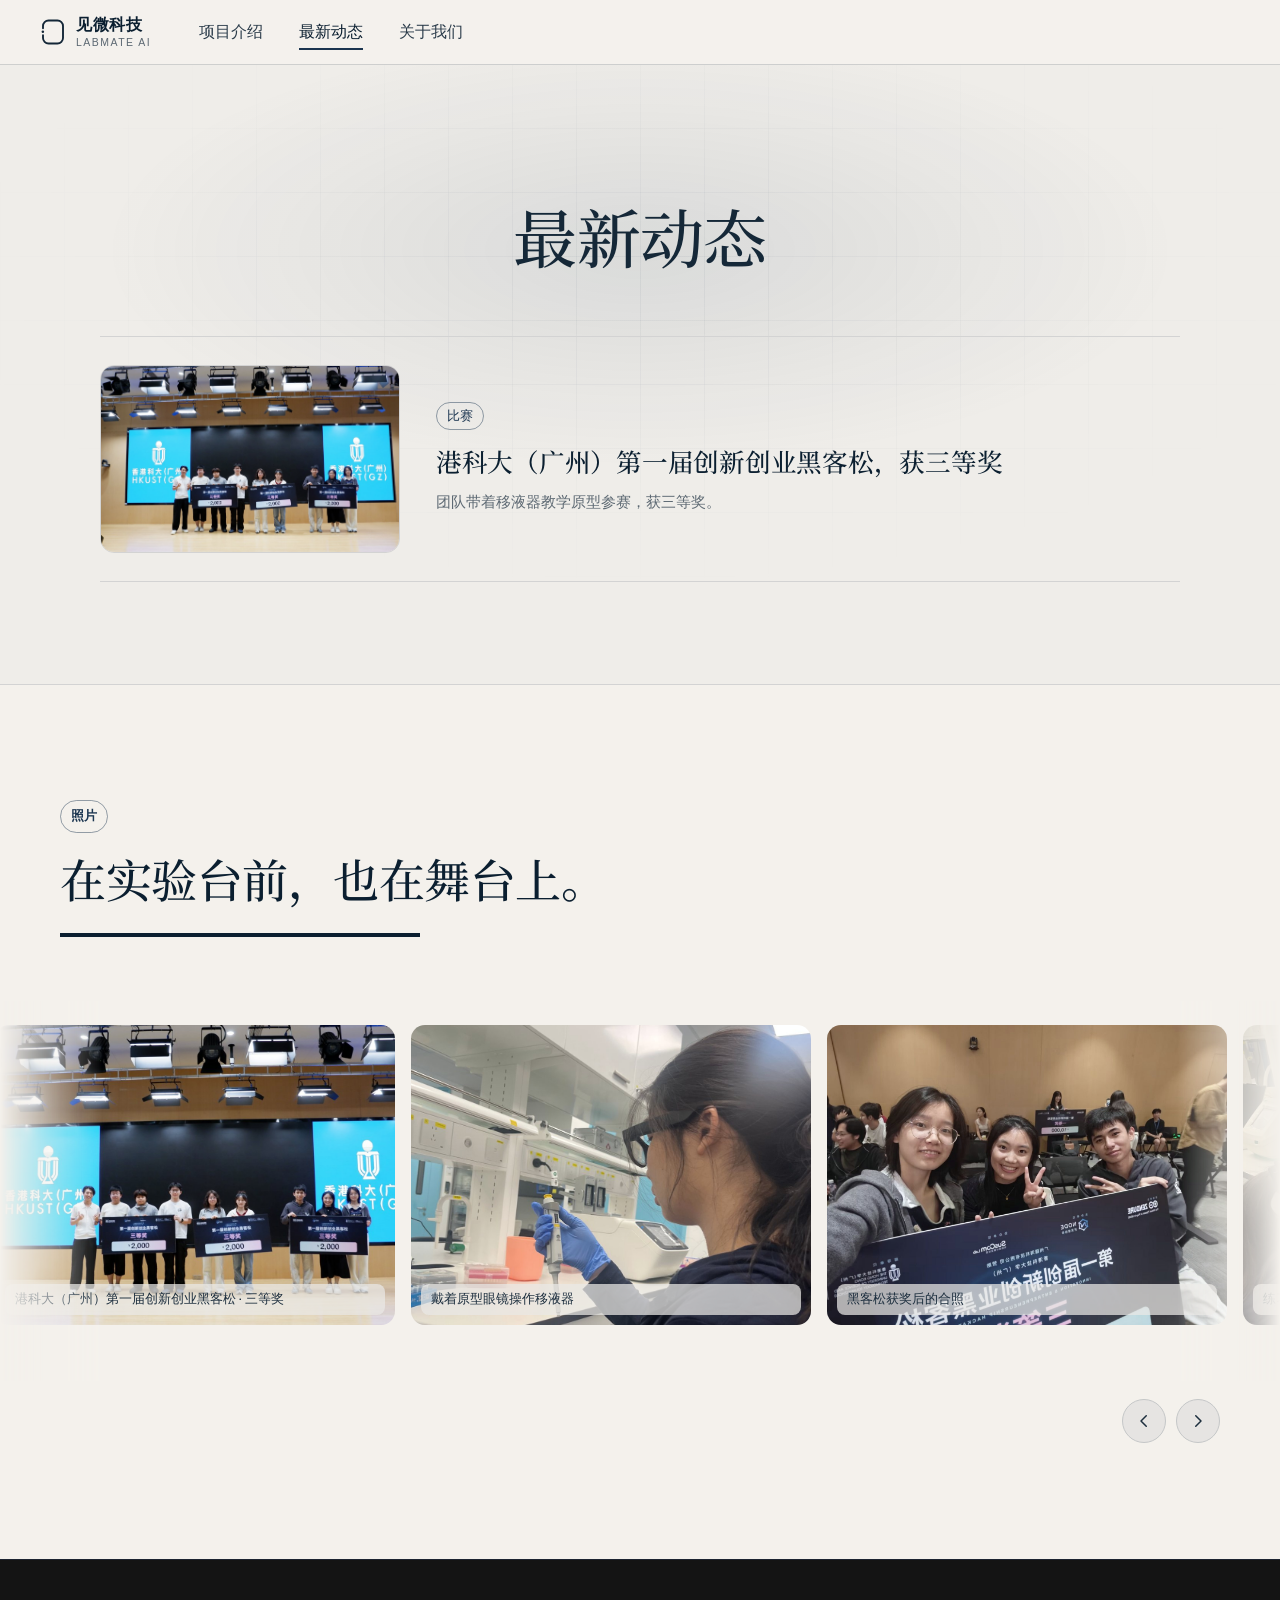
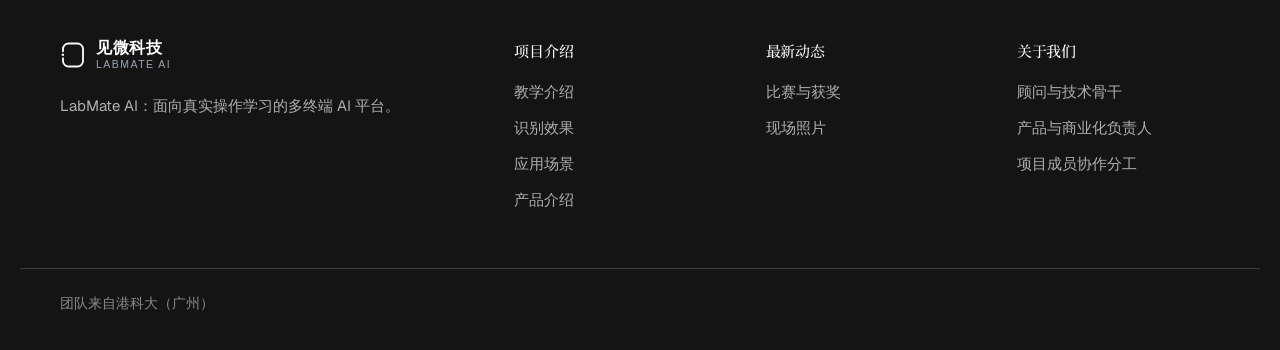
==== commit 1990ed71: "Nav and footer: 项目介绍 / 最新动态 / 关于我们 with sub-links; bottom jump block; table ✗; team copy and badges;" ====
--- a/hackathon/index.html
+++ b/hackathon/index.html
@@ -3,7 +3,7 @@
 <head>
   <meta charset="utf-8">
   <meta name="viewport" content="width=device-width, initial-scale=1">
-  <title>News · 项目动态 · LabMate AI</title>
+  <title>最新动态 · LabMate AI</title>
   <meta name="description" content="LabMate AI 黑客松现场记录：从实验教学问题出发，把想法做成可演示的教学原型。">
   <meta name="theme-color" content="#05070a">
   <link rel="icon" href="../jw-icon.svg" type="image/svg+xml">
@@ -11,7 +11,7 @@
   <link rel="stylesheet" href="../site-shell.css?v=20261128-r17">
   <link rel="stylesheet" href="hackathon.css?v=20261128-t14">
   <link rel="stylesheet" href="../light.css?v=20261128-t14">
-  <link rel="stylesheet" href="../theme.css?v=20261128-t19">
+  <link rel="stylesheet" href="../theme.css?v=20261128-t21">
 </head>
 <body class="site subpage">
   <a class="skip-link" href="#main">跳转到内容</a>
@@ -21,9 +21,7 @@
         <svg class="jw-mark" aria-hidden="true" focusable="false" viewBox="-2 -2 92 104"><path d="M4 35V26A22 22 0 0 1 26 4H62A22 22 0 0 1 84 26V74A22 22 0 0 1 62 96H26A22 22 0 0 1 4 74V63" fill="none" stroke="currentColor" stroke-linecap="round" stroke-width="7.5"/><circle cx="3.4" cy="49" r="5" fill="currentColor"/></svg>
         <span class="site-logo-text"><b>见微科技</b><span>LabMate AI</span></span>
       </a>
-      <nav class="site-nav" id="page-nav" aria-label="网站导航">
-        <a href="../">项目介绍</a><a href="../#zh-team">团队</a><a href="../hackathon/" aria-current="page">News</a><a href="../product/demo/">Demo</a>
-      </nav>
+      <nav class="site-nav" id="page-nav" aria-label="网站导航"><div class="nv-g"><a class="nv-top" href="../">项目介绍</a><div class="nv-sub"><a href="../#zh-project--journey">教学介绍</a><a href="../#zh-project--evidence">识别效果</a><a href="../#zh-project--partners">应用场景</a><a href="../product/demo/">产品介绍</a></div></div><div class="nv-g"><a class="nv-top" href="../hackathon/" aria-current="page">最新动态</a><div class="nv-sub"><a href="../hackathon/">比赛与获奖</a><a href="../hackathon/#photos">现场照片</a></div></div><div class="nv-g"><a class="nv-top" href="../#zh-team">关于我们</a><div class="nv-sub"><a href="../#zh-team--research">顾问与技术骨干</a><a href="../#zh-team--delivery">产品与商业化负责人</a><a href="../#zh-team--collaboration">项目成员协作分工</a></div></div></nav>
       <div class="site-actions">
         
         <button class="site-menu" type="button" aria-controls="page-nav" aria-expanded="false" aria-label="打开菜单"><span class="site-burger" aria-hidden="true"><i></i><i></i></span></button>
@@ -33,41 +31,26 @@
   <main class="page-main" id="main">
     <section class="sp-hero news-index">
       <div class="x-wrap">
-        <h1 class="news-h1">项目动态</h1>
+        <h1 class="news-h1">最新动态</h1>
       </div>
       <div class="x-wrap">
         <ol class="news-list" aria-label="动态列表">
           <li>
-            <a class="news-item" href="#hackathon">
+            <div class="news-item">
               <figure><img src="../photos/hackathon-stage.jpg" width="1400" height="788" alt="LabMate 团队在港科大（广州）第一届创新创业黑客松颁奖现场" fetchpriority="high"></figure>
               <div>
                 <span class="news-tag">比赛</span>
                 <h2>港科大（广州）第一届创新创业黑客松，获三等奖</h2>
-                <p>把实验课里的真实问题带到黑客松，现场拆解操作流程、搭出教学界面原型。</p>
-                <span class="news-more">阅读全文</span>
+                <p>团队带着移液器教学原型参赛，获三等奖。</p>
+                
               </div>
-            </a>
+            </div>
           </li>
         </ol>
       </div>
     </section>
 
-
-    <section class="sp-band news-article" id="hackathon" aria-labelledby="hk-title">
-      <div class="x-wrap">
-        <header class="sp-head" data-reveal>
-          <p class="sp-chap"><em>比赛</em><span>港科大（广州）第一届创新创业黑客松</span></p>
-          <h2 id="hk-title">获三等奖</h2>
-          <p>我们把实验课里的一个真实问题带到了比赛：学生做实验时，老师没法同时盯住每一张实验台。比赛期间，团队拆解了移液器的操作流程，做出了教学界面原型，最终获得三等奖。</p>
-        </header>
-        <figure class="cam news-cover" data-cam="HKUST(GZ) · 第一届创新创业黑客松" data-reveal>
-          <img src="../photos/hackathon-stage.jpg" width="1400" height="788" alt="颁奖现场" loading="lazy">
-          <figcaption class="cam-tag"><span>HACKATHON · AWARD</span><b>三等奖</b></figcaption>
-        </figure>
-      </div>
-    </section>
-
-    <section class="sp-band news-gallery-band" aria-label="现场照片">
+    <section class="sp-band news-gallery-band" id="photos" aria-label="现场照片">
       <div class="x-wrap">
         <header class="sp-head" data-reveal>
           <p class="sp-chap"><em>照片</em></p>
@@ -81,20 +64,20 @@
           <figure class="x-gallery-item x-gallery-photo"><img src="../photos/hackathon-team.jpg" width="1400" height="1050" alt="团队合照"><figcaption>黑客松获奖后的合照</figcaption></figure>
           <figure class="x-gallery-item x-gallery-photo"><img src="../photos/lab-cycler-1.jpg" width="1050" height="1400" alt="练习 PCR 仪的虚拟操作"><figcaption>练习 PCR 仪的虚拟操作</figcaption></figure>
           <figure class="x-gallery-item x-gallery-photo"><img src="../photos/lab-glasses-1.jpg" width="1050" height="1400" alt="在实验台前戴上眼镜"><figcaption>在实验台前戴上眼镜</figcaption></figure>
-          <figure class="x-gallery-item x-gallery-photo"><img src="../photos/glasses-pov-hud.jpg?v=20261128wb" width="1200" height="1200" alt="眼镜第一视角：提示直接显示在视野里"><figcaption>眼镜第一视角：提示直接显示在视野里</figcaption></figure>
+          <figure class="x-gallery-item x-gallery-photo"><img src="../photos/glasses-pov-clean.jpg?v=1" width="1200" height="1002" alt="眼镜第一视角：提示直接显示在视野里"><figcaption>眼镜第一视角：提示直接显示在视野里</figcaption></figure>
           <figure class="x-gallery-item x-gallery-photo" aria-hidden="true"><img src="../photos/hackathon-stage.jpg" width="1400" height="788" alt=""><figcaption>港科大（广州）第一届创新创业黑客松 · 三等奖</figcaption></figure>
           <figure class="x-gallery-item x-gallery-photo" aria-hidden="true"><img src="../photos/lab-glasses-2.jpg" width="1050" height="1400" alt=""><figcaption>戴着原型眼镜操作移液器</figcaption></figure>
           <figure class="x-gallery-item x-gallery-photo" aria-hidden="true"><img src="../photos/hackathon-team.jpg" width="1400" height="1050" alt=""><figcaption>黑客松获奖后的合照</figcaption></figure>
           <figure class="x-gallery-item x-gallery-photo" aria-hidden="true"><img src="../photos/lab-cycler-1.jpg" width="1050" height="1400" alt=""><figcaption>练习 PCR 仪的虚拟操作</figcaption></figure>
           <figure class="x-gallery-item x-gallery-photo" aria-hidden="true"><img src="../photos/lab-glasses-1.jpg" width="1050" height="1400" alt=""><figcaption>在实验台前戴上眼镜</figcaption></figure>
-          <figure class="x-gallery-item x-gallery-photo" aria-hidden="true"><img src="../photos/glasses-pov-hud.jpg?v=20261128wb" width="1200" height="1200" alt=""><figcaption>眼镜第一视角：提示直接显示在视野里</figcaption></figure>
+          <figure class="x-gallery-item x-gallery-photo" aria-hidden="true"><img src="../photos/glasses-pov-clean.jpg?v=1" width="1200" height="1200" alt=""><figcaption>眼镜第一视角：提示直接显示在视野里</figcaption></figure>
         </div>
       </div>
     </section>
 
   
 </main>
-  </div><footer class="site-footer"><div class="site-footer-inner"><div class="site-footer-brand"><span class="site-logo"><svg aria-hidden="true" class="jw-mark" focusable="false" viewBox="-2 -2 92 104"><path d="M4 35V26A22 22 0 0 1 26 4H62A22 22 0 0 1 84 26V74A22 22 0 0 1 62 96H26A22 22 0 0 1 4 74V63" fill="none" stroke="currentColor" stroke-linecap="round" stroke-width="7.5"></path><circle cx="3.4" cy="49" fill="currentColor" r="5"></circle></svg><span class="site-logo-text"><b>见微科技</b><span>LabMate AI</span></span></span><p>LabMate AI：面向真实操作学习的多终端 AI 平台。</p></div><div class="site-footer-col"><h2>产品</h2><ul><li><a href="../#zh-project">一节实验课</a></li><li><a href="../#zh-project">识别效果</a></li><li><a href="../product/demo/">产品界面演示</a></li></ul></div><div class="site-footer-col"><h2>项目</h2><ul><li><a href="../#zh-project">应用场景</a></li><li><a href="../hackathon/">最新动态</a></li></ul></div><div class="site-footer-col"><h2>团队</h2><ul><li><a href="../#zh-team">顾问与技术骨干</a></li><li><a href="../#zh-team">产品与商业化负责人</a></li><li><a href="../#zh-team">项目成员协作分工</a></li></ul></div></div><div class="site-footer-bottom"><span>团队来自港科大（广州）</span></div></footer>
+  </div><footer class="site-footer"><div class="site-footer-inner"><div class="site-footer-brand"><span class="site-logo"><svg aria-hidden="true" class="jw-mark" focusable="false" viewBox="-2 -2 92 104"><path d="M4 35V26A22 22 0 0 1 26 4H62A22 22 0 0 1 84 26V74A22 22 0 0 1 62 96H26A22 22 0 0 1 4 74V63" fill="none" stroke="currentColor" stroke-linecap="round" stroke-width="7.5"></path><circle cx="3.4" cy="49" fill="currentColor" r="5"></circle></svg><span class="site-logo-text"><b>见微科技</b><span>LabMate AI</span></span></span><p>LabMate AI：面向真实操作学习的多终端 AI 平台。</p></div><div class="site-footer-col"><h2><a href="../">项目介绍</a></h2><ul><li><a href="../#zh-project--journey">教学介绍</a></li><li><a href="../#zh-project--evidence">识别效果</a></li><li><a href="../#zh-project--partners">应用场景</a></li><li><a href="../product/demo/">产品介绍</a></li></ul></div><div class="site-footer-col"><h2><a href="../hackathon/">最新动态</a></h2><ul><li><a href="../hackathon/">比赛与获奖</a></li><li><a href="../hackathon/#photos">现场照片</a></li></ul></div><div class="site-footer-col"><h2><a href="../#zh-team">关于我们</a></h2><ul><li><a href="../#zh-team--research">顾问与技术骨干</a></li><li><a href="../#zh-team--delivery">产品与商业化负责人</a></li><li><a href="../#zh-team--collaboration">项目成员协作分工</a></li></ul></div></div><div class="site-footer-bottom"><span>团队来自港科大（广州）</span></div></footer>
   <script src="../site-shell.js?v=20261127-perf-1" defer></script>
 <script src="../gallery.js?v=20261127" defer></script>
 </body>
--- a/theme.css
+++ b/theme.css
@@ -5,8 +5,8 @@
    · type: serif display headings, sans body, Ginkgo sizes
    (light-zone colours are generated into light.css)
    ===================================================================== */
-@font-face { font-family: "LM Serif"; src: url(fonts/lm-serif-500.woff2) format("woff2"); font-weight: 400 500; font-display: swap; }
-@font-face { font-family: "LM Serif"; src: url(fonts/lm-serif-600.woff2) format("woff2"); font-weight: 600 700; font-display: swap; }
+@font-face { font-family: "LM Serif"; src: url(fonts/lm-serif-500.woff2?v=2) format("woff2"); font-weight: 400 500; font-display: swap; }
+@font-face { font-family: "LM Serif"; src: url(fonts/lm-serif-600.woff2?v=2) format("woff2"); font-weight: 600 700; font-display: swap; }
 
 :root {
   --t-serif: "LM Serif", "Noto Serif SC", "Source Han Serif SC", "Songti SC", STSong, serif;
@@ -398,3 +398,51 @@
 .lt .lb-dim-a { background: radial-gradient(ellipse 22% 36% at 31% 50%, transparent 55%, rgba(251, 243, 236, 0.75) 100%) !important; }
 .lt .lb-dim-b { background: radial-gradient(ellipse 18% 32% at 51% 44%, transparent 60%, rgba(251, 243, 236, 0.75) 100%) !important; }
 .lb-glasses { display: none !important; }
+
+/* ================= navigation: 项目介绍 · 最新动态 · 关于我们 (with sub-links) ================= */
+.site-nav .nv-g { position: relative; display: flex; align-items: center; }
+.site-nav .nv-sub { display: none; }
+@media (min-width: 860px) {
+  .site-nav .nv-sub {
+    position: absolute; top: 100%; left: -14px; z-index: 80; min-width: 190px;
+    display: grid; padding: 8px; background: #fbfaf8; border: 1px solid rgba(11, 31, 48, 0.12); border-radius: 6px;
+    box-shadow: 0 14px 32px -12px rgba(11, 31, 48, 0.28);
+    opacity: 0; visibility: hidden; transform: translateY(4px); transition: opacity .18s, transform .18s, visibility .18s;
+  }
+  .site-nav .nv-g:hover .nv-sub, .site-nav .nv-g:focus-within .nv-sub { opacity: 1; visibility: visible; transform: none; }
+  .site-nav .nv-sub a { display: block; padding: 9px 12px !important; border-radius: 4px; font-size: 14px !important; color: #0b1f30 !important; white-space: nowrap; height: auto !important; line-height: 1.3 !important; }
+  .site-nav .nv-sub a::after { display: none !important; }
+  .site-nav .nv-sub a:hover { background: #eef1ee; }
+  .site-nav .nv-top::after { content: ""; }
+}
+@media (max-width: 859px) {
+  .site-nav .nv-g { display: block; border-bottom: 1px solid rgba(11, 31, 48, 0.12); padding: 6px 0 12px; }
+  .site-nav .nv-g > .nv-top { display: block; border: 0 !important; font-size: 20px; padding: 12px 0 6px !important; }
+  .site-nav .nv-sub { display: flex; flex-wrap: wrap; gap: 4px 18px; }
+  .site-nav .nv-sub a { border: 0 !important; padding: 4px 0 !important; font-size: 14px !important; color: #3c4b58 !important; }
+}
+/* footer mirrors the header */
+.site-footer-col h2 a { color: inherit !important; }
+
+/* ================= small fixes ================= */
+.lt .xj-steps li:not(.on):hover { background: rgba(11, 31, 48, 0.04) !important; color: var(--t-ink) !important; }
+/* stronger dim on the lab drawing */
+.lt .lb-dim-a { background: radial-gradient(ellipse 20% 34% at 31% 50%, transparent 55%, rgba(244, 241, 236, 0.86) 100%) !important; }
+.lt .lb-dim-b { background: radial-gradient(ellipse 17% 30% at 51% 45%, transparent 62%, rgba(244, 241, 236, 0.86) 100%) !important; }
+/* collaboration map: clearer selected state */
+.lt .tm-areas button { background: #fbfaf8 !important; border: 1px solid rgba(11, 31, 48, 0.12) !important; opacity: 0.55; transition: opacity .25s, box-shadow .25s, border-color .25s; }
+.lt .tm-areas button.on { opacity: 1; background: #fff !important; border-color: #1f6f5c !important; box-shadow: inset 4px 0 0 #1f6f5c, 0 10px 24px -14px rgba(11, 31, 48, 0.35) !important; }
+.lt .tm-crowd-p { opacity: 0.4; transition: opacity .25s; }
+.lt .tm-collab.has-active .tm-crowd-p.on, .lt .tm-crowd-p.on { opacity: 1; background: #fff !important; border-color: #1f6f5c !important; }
+.lt .tm-crowd-p.on b { color: #0b1f30 !important; }
+/* comparison table: ✗ */
+.lt .ev2-compare td.n { color: #b4561a !important; font-weight: 600; }
+/* demo: screenshot fills the tablet screen; field photo not upscaled */
+.dm-screen img { height: 100% !important; aspect-ratio: auto !important; }
+.dm-field-wide { max-width: 1100px; margin-left: auto !important; margin-right: auto !important; padding: 0 20px; }
+.dm-field-wide img { height: auto !important; max-height: 620px; aspect-ratio: 3 / 2; border-radius: 3px; }
+.dm-field-wide figcaption { padding: 0 !important; }
+/* News: list item no longer a link */
+.news-item { cursor: default; }
+.ev4-pics li:nth-child(3) figure { background: #fff; }
+.ev4-pics li:nth-child(3) img { object-fit: contain !important; object-position: 50% 50% !important; padding: 6px; }
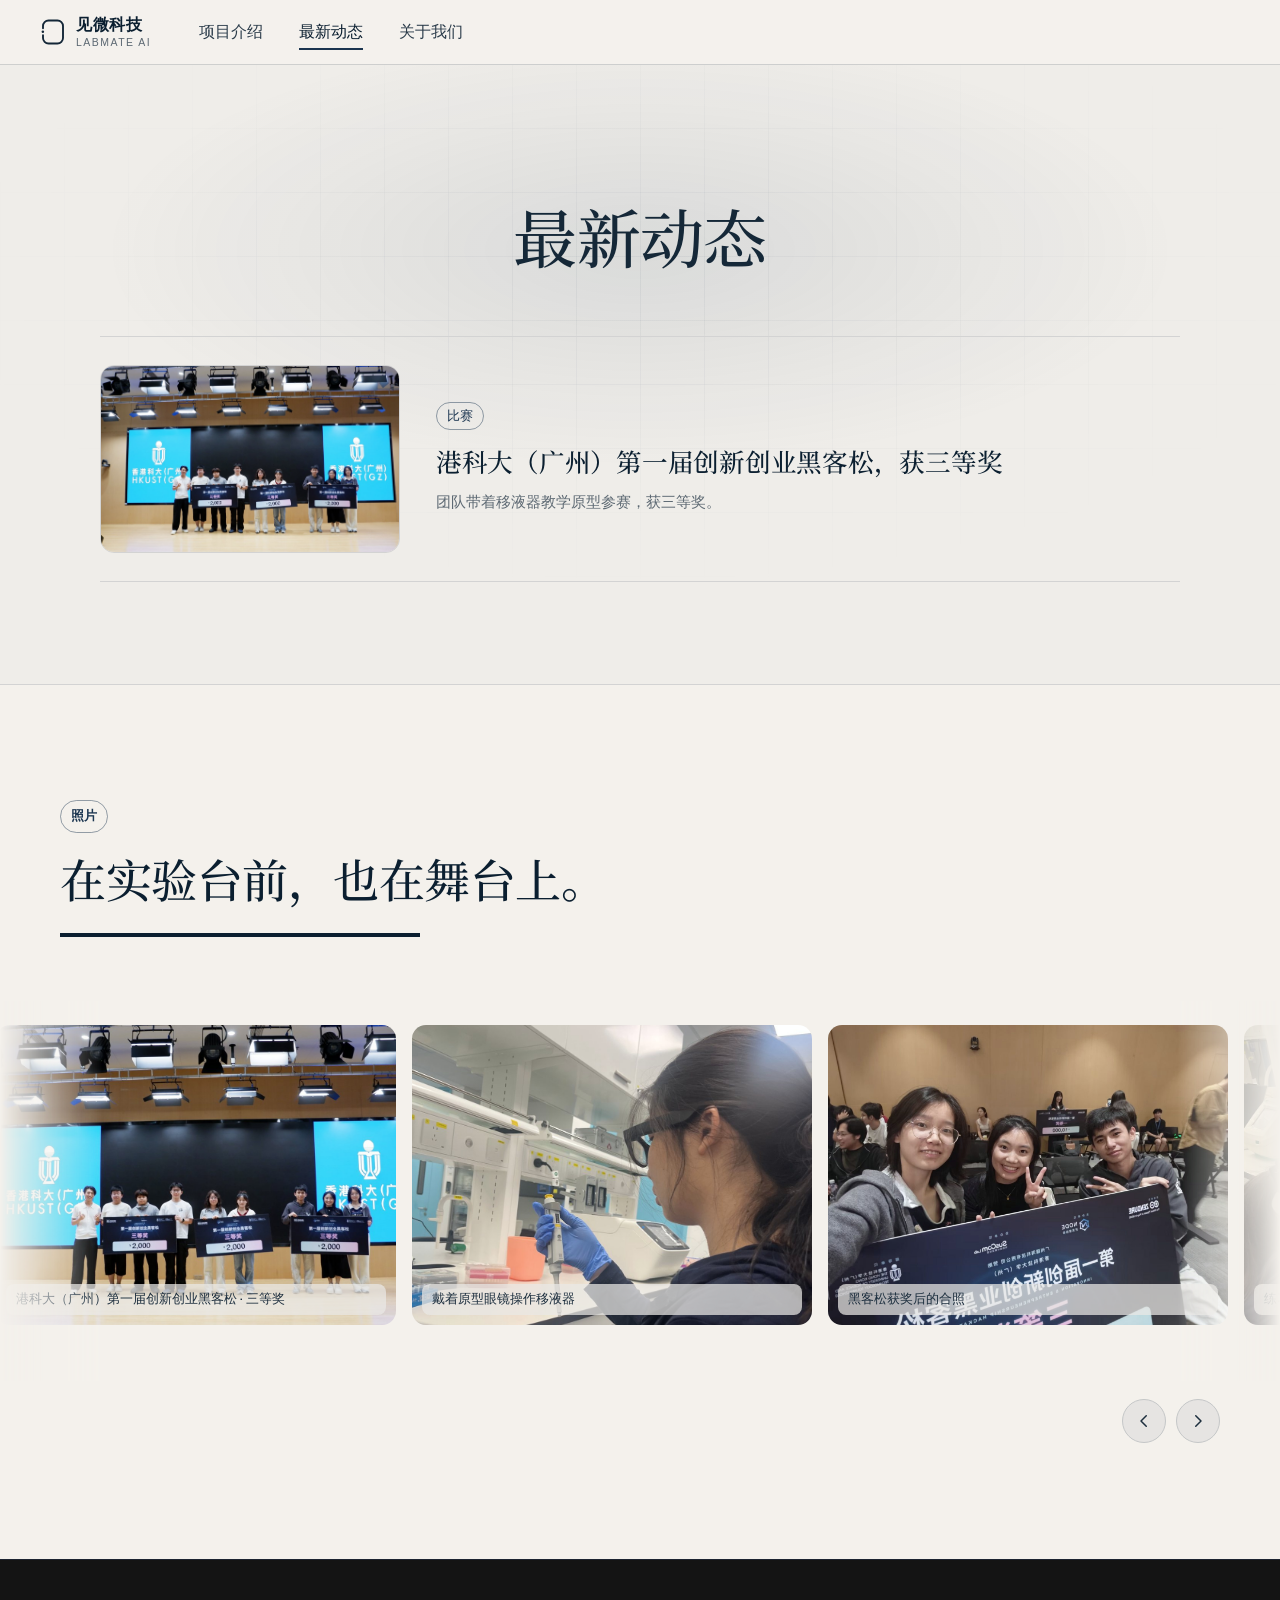
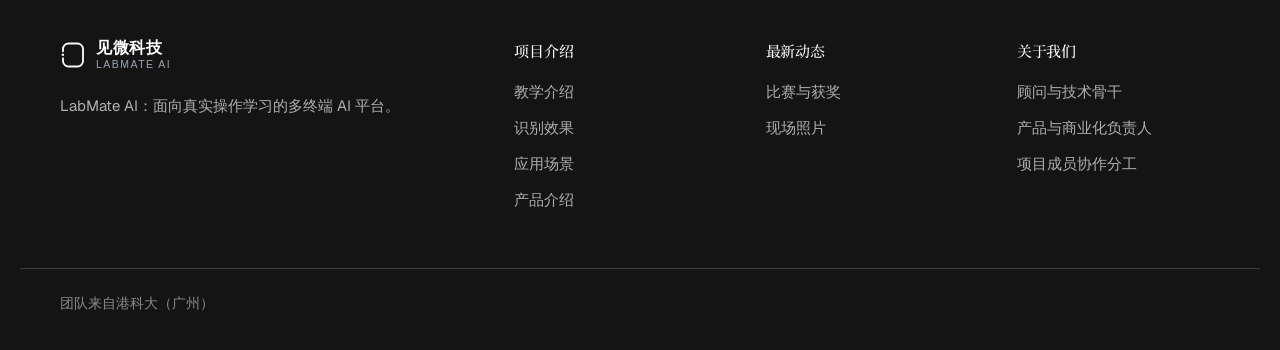
==== commit ee54b9aa: "Evidence copy with LabMate as subject; drop metric note; no stray line wraps in notes and intro; pil" ====
--- a/hackathon/index.html
+++ b/hackathon/index.html
@@ -11,7 +11,7 @@
   <link rel="stylesheet" href="../site-shell.css?v=20261128-r17">
   <link rel="stylesheet" href="hackathon.css?v=20261128-t14">
   <link rel="stylesheet" href="../light.css?v=20261128-t14">
-  <link rel="stylesheet" href="../theme.css?v=20261128-t21">
+  <link rel="stylesheet" href="../theme.css?v=20261128-t22">
 </head>
 <body class="site subpage">
   <a class="skip-link" href="#main">跳转到内容</a>
--- a/theme.css
+++ b/theme.css
@@ -446,3 +446,8 @@
 .news-item { cursor: default; }
 .ev4-pics li:nth-child(3) figure { background: #fff; }
 .ev4-pics li:nth-child(3) img { object-fit: contain !important; object-position: 50% 50% !important; padding: 6px; }
+
+/* footnotes and section intros: don't wrap a few characters onto a new line */
+.x-foot { max-width: none !important; }
+#zh-project--partners .x-head { max-width: none !important; }
+#zh-project--partners .x-head > p:not(.x-kicker) { max-width: none !important; }
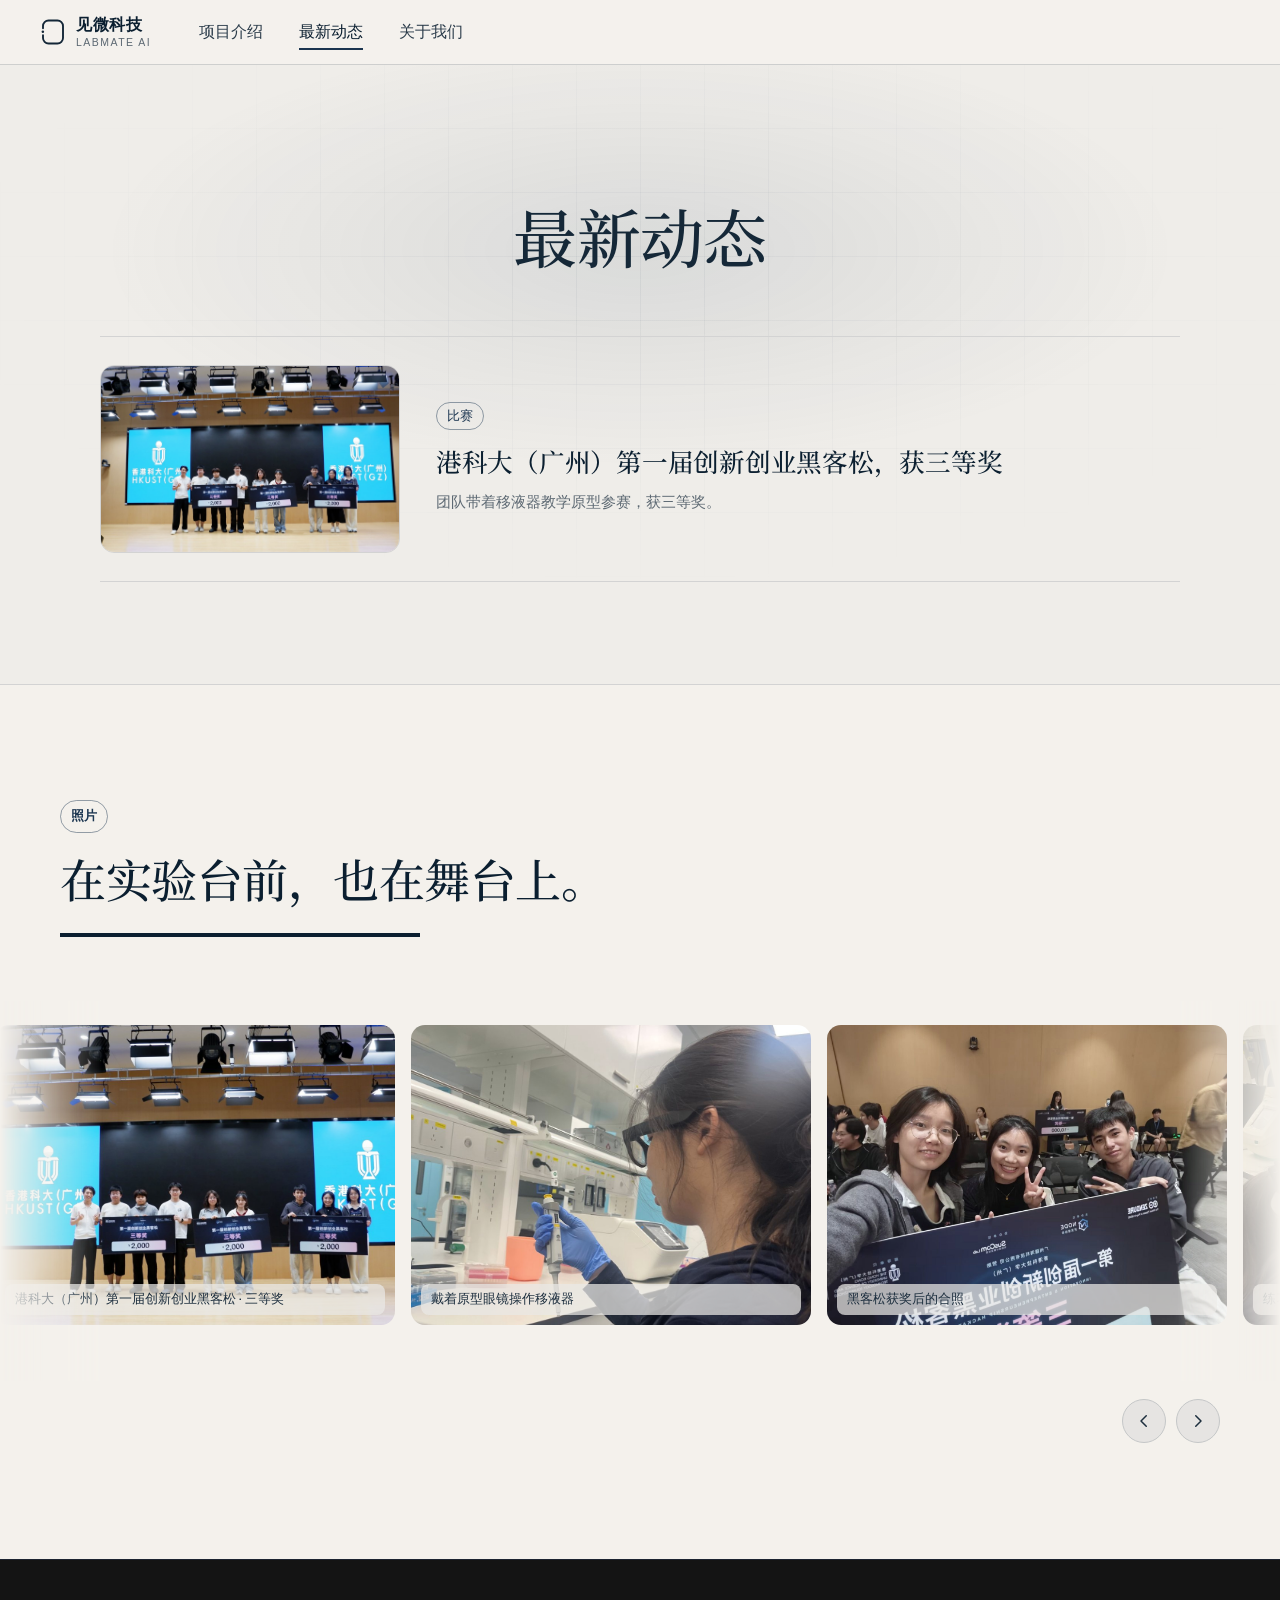
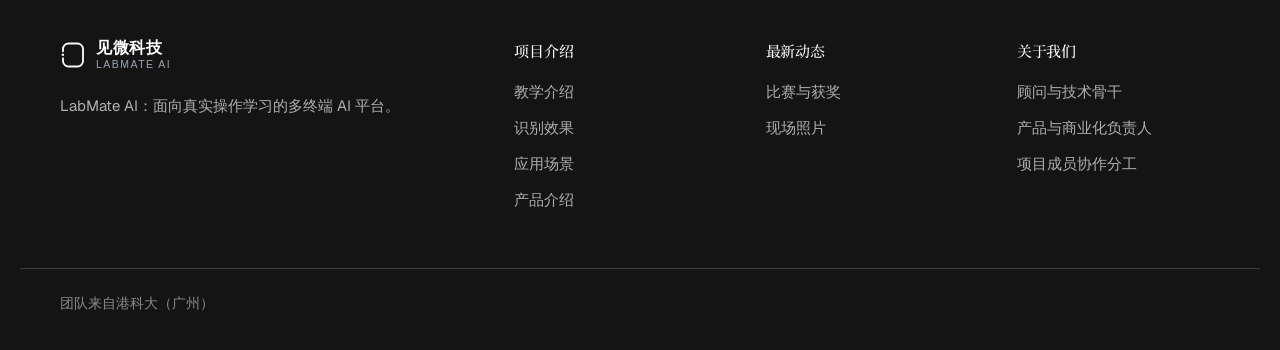
==== commit 8fe32525: "Team badges: solid navy with white text Co-Authored-By: Claude Opus 5.5 <noreply@anthropic.com> Clau" ====
--- a/hackathon/index.html
+++ b/hackathon/index.html
@@ -11,7 +11,7 @@
   <link rel="stylesheet" href="../site-shell.css?v=20261128-r17">
   <link rel="stylesheet" href="hackathon.css?v=20261128-t14">
   <link rel="stylesheet" href="../light.css?v=20261128-t14">
-  <link rel="stylesheet" href="../theme.css?v=20261128-t22">
+  <link rel="stylesheet" href="../theme.css?v=20261128-t23">
 </head>
 <body class="site subpage">
   <a class="skip-link" href="#main">跳转到内容</a>
--- a/theme.css
+++ b/theme.css
@@ -451,3 +451,6 @@
 .x-foot { max-width: none !important; }
 #zh-project--partners .x-head { max-width: none !important; }
 #zh-project--partners .x-head > p:not(.x-kicker) { max-width: none !important; }
+
+/* team role badges (CEO / CTO / 技术骨干 / 顾问): solid, readable on photos */
+.lt .tm-badge { background: #0b1f30 !important; color: #fff !important; border: 0 !important; box-shadow: 0 2px 6px rgba(11, 31, 48, 0.25) !important; -webkit-backdrop-filter: none !important; backdrop-filter: none !important; font-weight: 600 !important; letter-spacing: 0.04em; z-index: 2; }
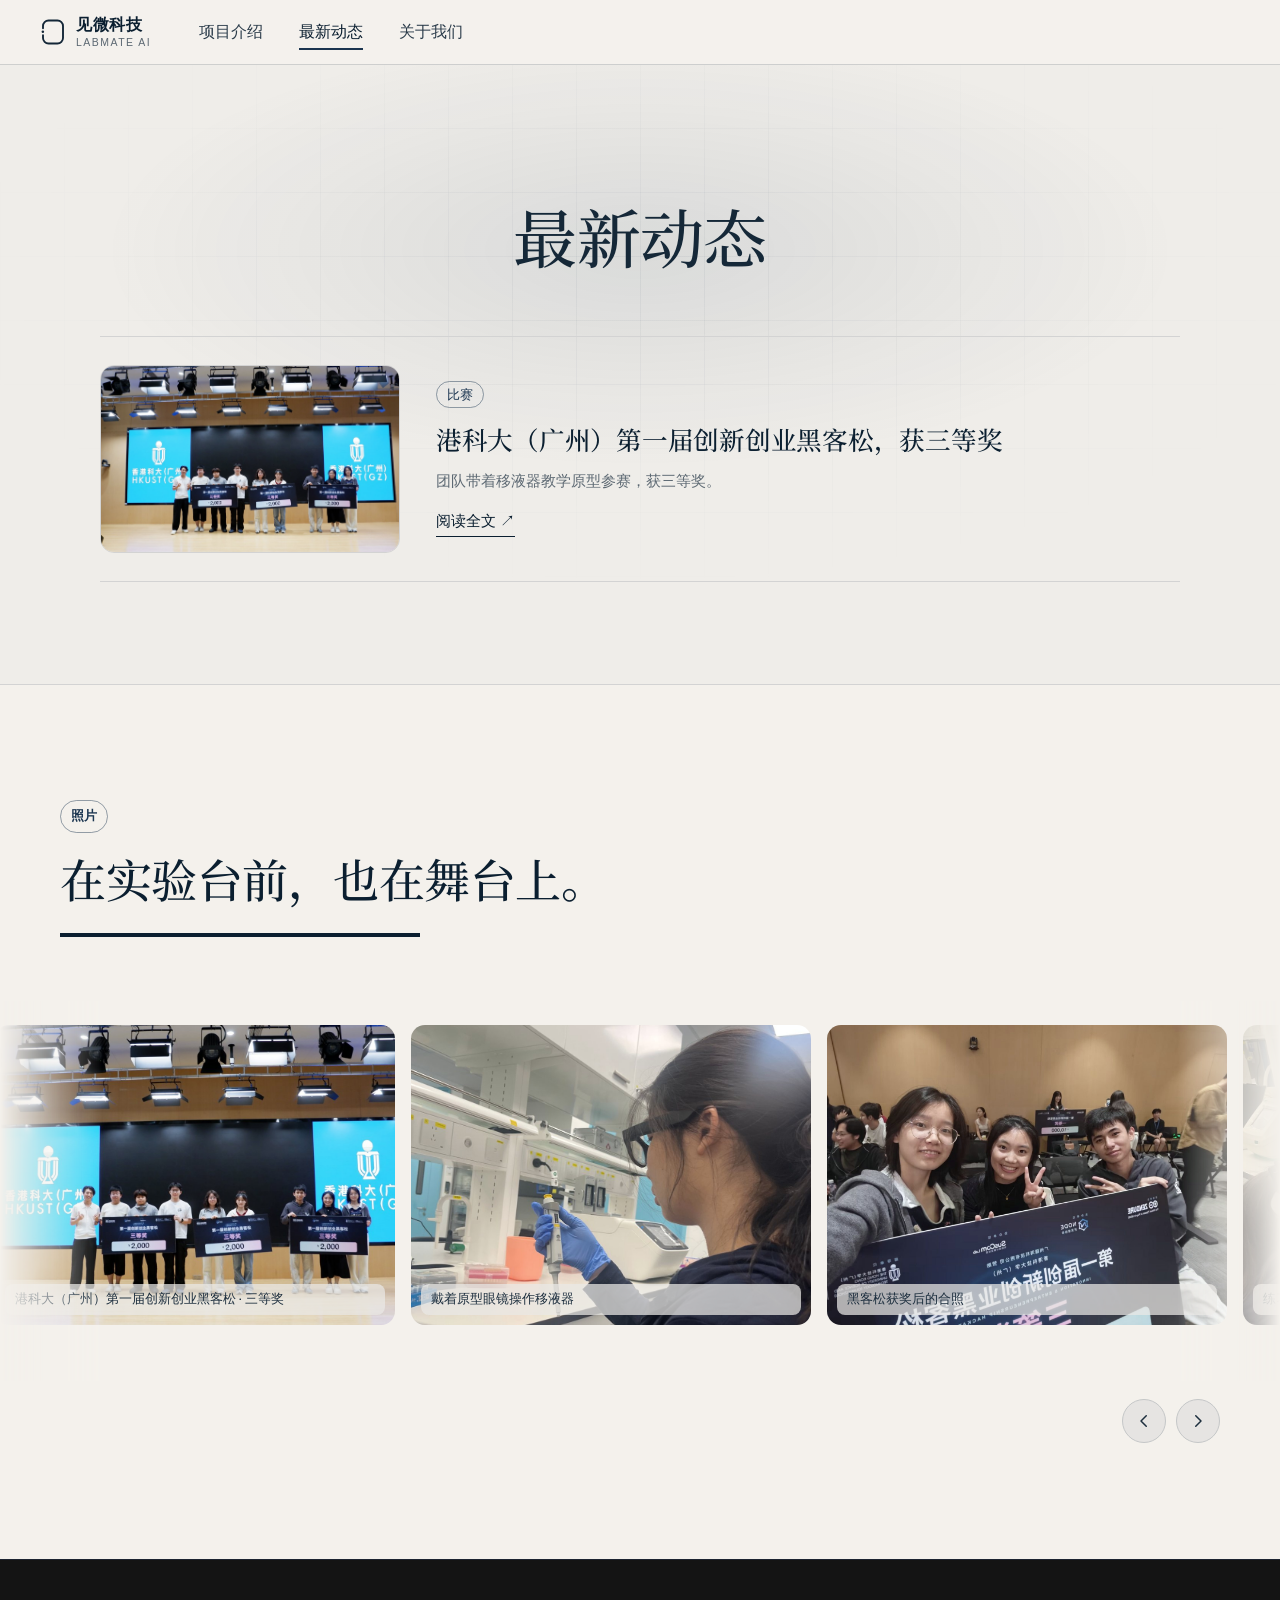
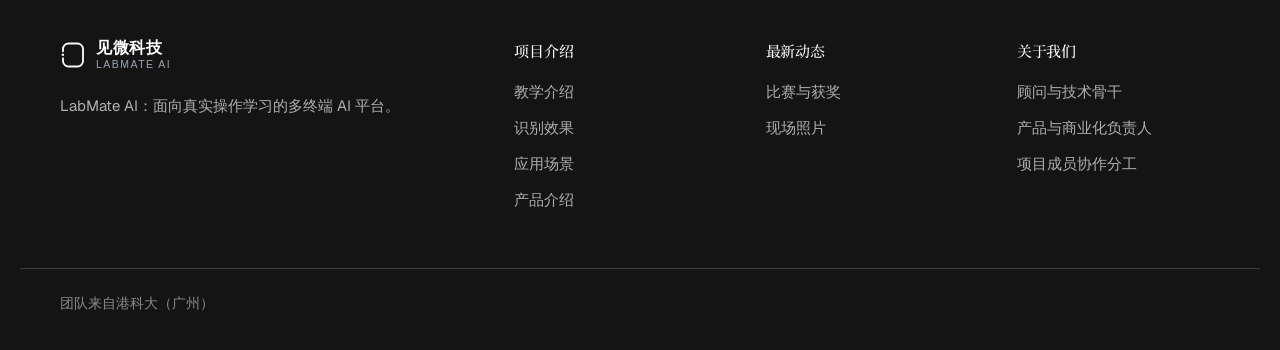
==== commit 678c2718: "News: 阅读全文 links to the official results post Co-Authored-By: Claude Opus 5.5 <noreply@anthropic.com" ====
--- a/hackathon/index.html
+++ b/hackathon/index.html
@@ -11,7 +11,7 @@
   <link rel="stylesheet" href="../site-shell.css?v=20261128-r17">
   <link rel="stylesheet" href="hackathon.css?v=20261128-t14">
   <link rel="stylesheet" href="../light.css?v=20261128-t14">
-  <link rel="stylesheet" href="../theme.css?v=20261128-t23">
+  <link rel="stylesheet" href="../theme.css?v=20261128-t24">
 </head>
 <body class="site subpage">
   <a class="skip-link" href="#main">跳转到内容</a>
@@ -42,6 +42,7 @@
                 <span class="news-tag">比赛</span>
                 <h2>港科大（广州）第一届创新创业黑客松，获三等奖</h2>
                 <p>团队带着移液器教学原型参赛，获三等奖。</p>
+            <a class="news-more" href="https://mp.weixin.qq.com/s/WBqggMdSzaN5ChDaExHMHw" target="_blank" rel="noopener">阅读全文</a>
                 
               </div>
             </div>
--- a/theme.css
+++ b/theme.css
@@ -454,3 +454,6 @@
 
 /* team role badges (CEO / CTO / 技术骨干 / 顾问): solid, readable on photos */
 .lt .tm-badge { background: #0b1f30 !important; color: #fff !important; border: 0 !important; box-shadow: 0 2px 6px rgba(11, 31, 48, 0.25) !important; -webkit-backdrop-filter: none !important; backdrop-filter: none !important; font-weight: 600 !important; letter-spacing: 0.04em; z-index: 2; }
+.lt .news-more { color: #0b1f30 !important; border-bottom: 1px solid #0b1f30 !important; font-size: 15px; }
+.lt .news-more::after { content: " ↗"; }
+.lt .news-more:hover { color: #1f6f5c !important; border-color: #1f6f5c !important; }
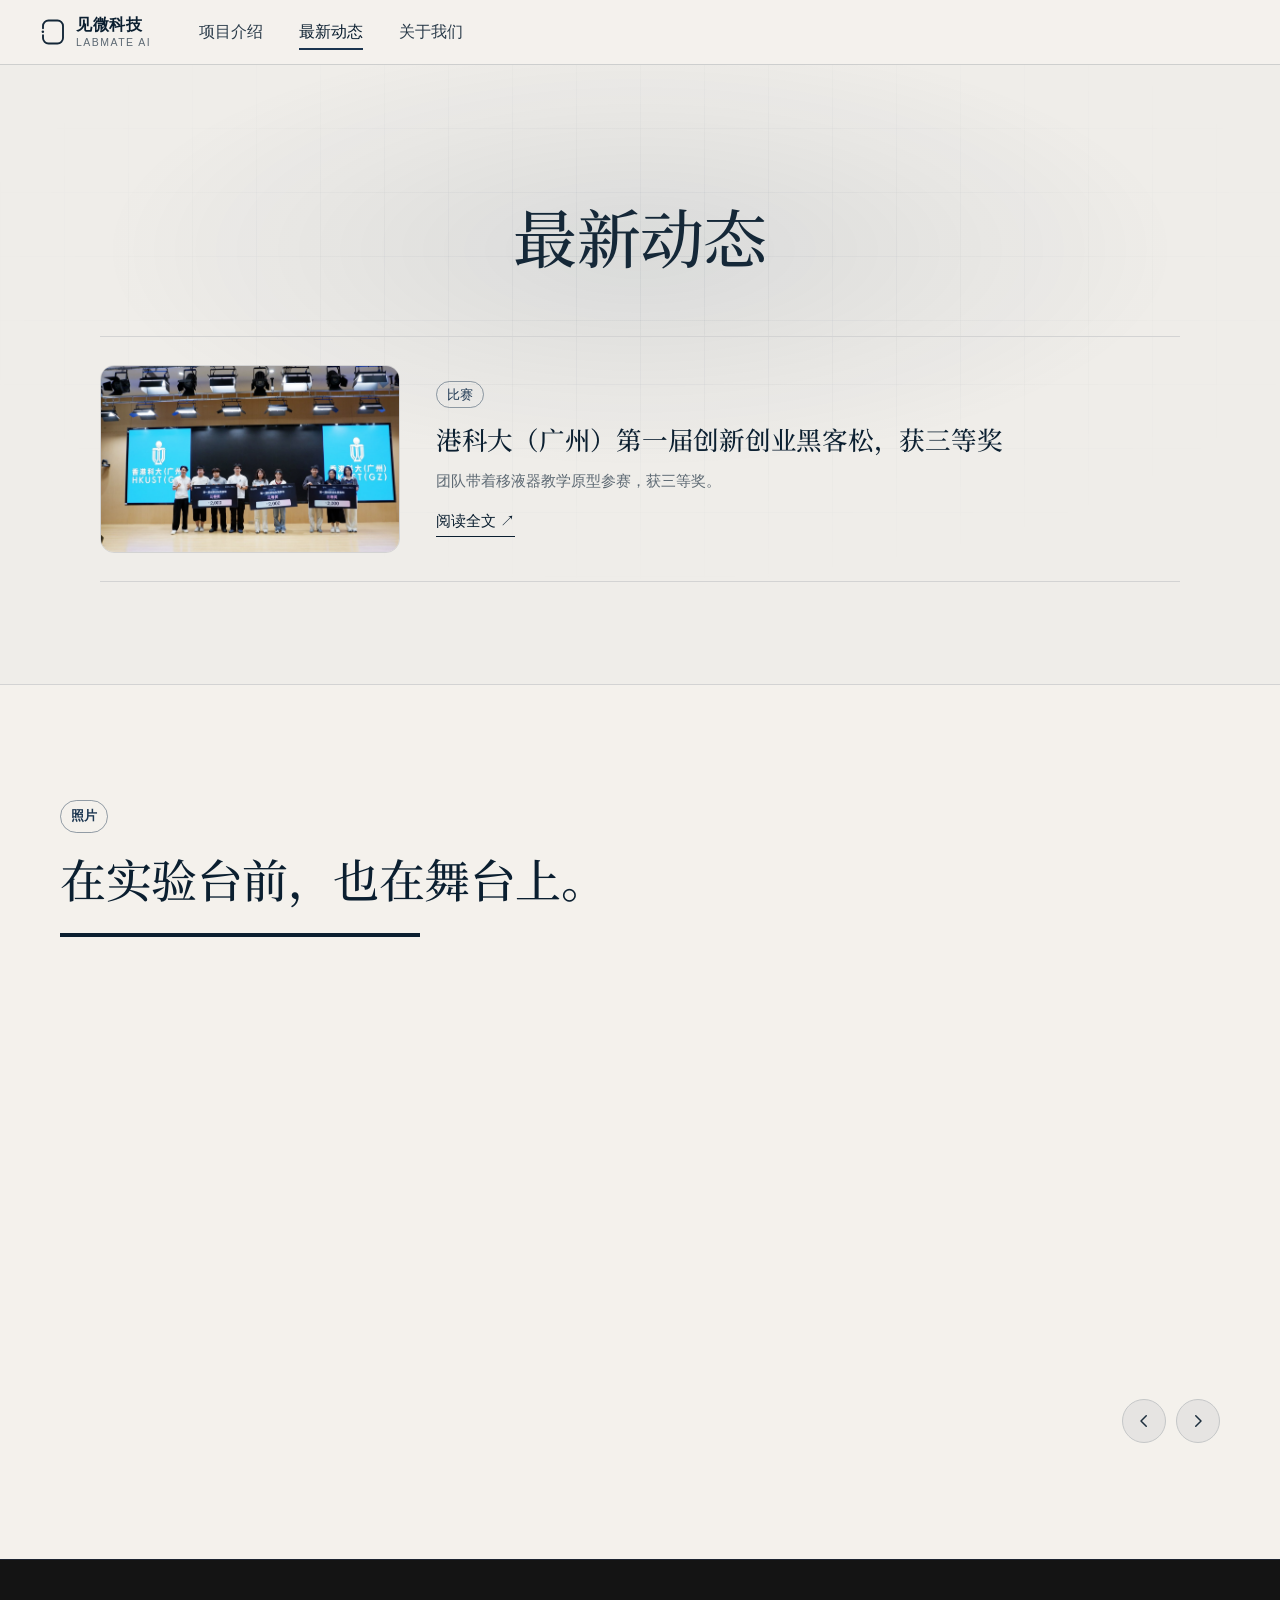
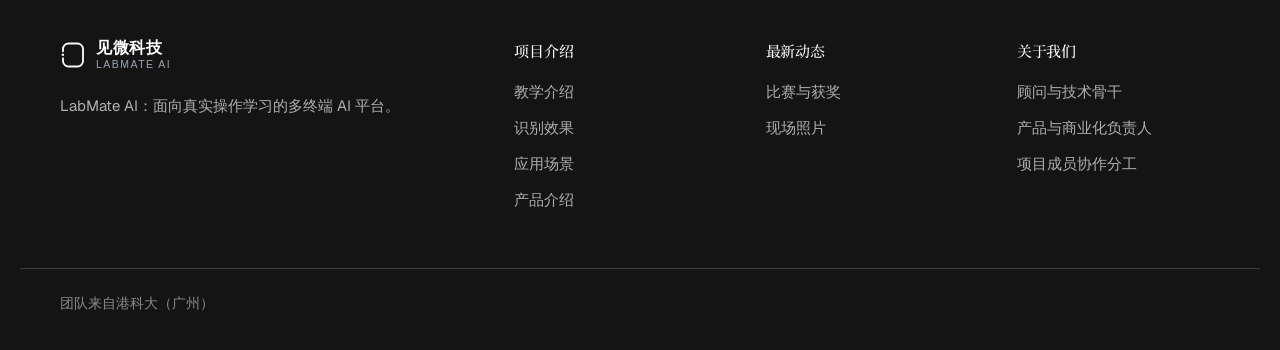
==== commit 94f6bc51: "Hero shows pre-rendered 3D glasses until live 3D loads (no flat fallback); accuracy 93.22%; 枪头; drop" ====
--- a/hackathon/index.html
+++ b/hackathon/index.html
@@ -11,7 +11,7 @@
   <link rel="stylesheet" href="../site-shell.css?v=20261128-r17">
   <link rel="stylesheet" href="hackathon.css?v=20261128-t14">
   <link rel="stylesheet" href="../light.css?v=20261128-t14">
-  <link rel="stylesheet" href="../theme.css?v=20261128-t24">
+  <link rel="stylesheet" href="../theme.css?v=20261128-t25">
 </head>
 <body class="site subpage">
   <a class="skip-link" href="#main">跳转到内容</a>
--- a/theme.css
+++ b/theme.css
@@ -457,3 +457,47 @@
 .lt .news-more { color: #0b1f30 !important; border-bottom: 1px solid #0b1f30 !important; font-size: 15px; }
 .lt .news-more::after { content: " ↗"; }
 .lt .news-more:hover { color: #1f6f5c !important; border-color: #1f6f5c !important; }
+
+/* ---------------- hero: pre-rendered 3D glasses shown until the live 3D is ready ---------------- */
+.g3d-hero > .glasses-art { display: none !important; }
+.g3d-poster { position: absolute; inset: 0; z-index: 0; pointer-events: none; transition: opacity .5s ease; }
+.g3d-poster img { width: 100%; height: 100%; object-fit: cover; object-position: 50% 0; display: block; }
+.g3d-hero { position: relative; }
+.g3d-hero > canvas { position: relative; z-index: 1; }
+.g3d-hero.is-3d > .g3d-poster { opacity: 0; transition-delay: .25s; }
+
+/* ---------------- section labels as hanging bookmarks ---------------- */
+.lt .x-band .x-kicker {
+  position: relative; display: inline-flex !important; align-items: flex-start; justify-content: center;
+  min-width: 112px; padding: 26px 18px 34px !important; margin: calc(-1 * clamp(64px, 8vw, 120px)) 0 28px !important;
+  border: 0 !important; color: #fff !important; font-size: 16px !important; letter-spacing: 0.12em !important; font-weight: 600 !important;
+  background: linear-gradient(90deg, #17594a 0%, #1f6f5c 45%, #237a65 70%, #1a6352 100%);
+  clip-path: polygon(0 0, 100% 0, 100% 100%, 50% calc(100% - 16px), 0 100%);
+  filter: drop-shadow(0 10px 14px rgba(11, 31, 48, 0.22));
+  transform-origin: 50% 0;
+}
+.lt .x-band .x-kicker::before { /* stitched edge */
+  content: ""; position: absolute; left: 7px; right: 7px; top: 0; bottom: 22px;
+  border-left: 1px dashed rgba(255, 255, 255, 0.35); border-right: 1px dashed rgba(255, 255, 255, 0.35);
+}
+.lt .x-band .x-kicker::after { /* sheen */
+  content: ""; position: absolute; inset: 0 auto 0 0; width: 40%;
+  background: linear-gradient(90deg, rgba(255, 255, 255, 0.18), rgba(255, 255, 255, 0));
+}
+.lt .x-band[data-inview] .x-kicker { transform: translateY(-110%) scaleY(0.6); opacity: 0; }
+.lt .x-band[data-inview].is-in .x-kicker { animation: lm-ribbon 1.1s cubic-bezier(.2, .9, .25, 1.15) .1s both; }
+@keyframes lm-ribbon {
+  0% { transform: translateY(-110%) scaleY(0.6); opacity: 0; }
+  55% { transform: translateY(6%) scaleY(1.04); opacity: 1; }
+  75% { transform: translateY(-2%) rotate(-1.2deg); }
+  100% { transform: none; opacity: 1; }
+}
+.lt .x-band .x-kicker:hover { animation: lm-sway .9s ease-in-out; }
+@keyframes lm-sway { 0%,100% { transform: none; } 30% { transform: rotate(2.2deg); } 65% { transform: rotate(-1.4deg); } }
+@media (prefers-reduced-motion: reduce) { .lt .x-band .x-kicker { animation: none !important; transform: none !important; opacity: 1 !important; } }
+@media (max-width: 600px) {
+  .lt .x-band .x-kicker { min-width: 96px; padding: 20px 14px 28px !important; font-size: 14px !important; margin-top: -56px !important; }
+}
+.lt .x-band:has(> .x-wrap > .x-head > .x-kicker) { padding-top: 0 !important; }
+.lt .x-band .x-kicker { margin-top: 0 !important; margin-bottom: 40px !important; }
+@media (max-width: 600px) { .lt .x-band .x-kicker { margin-bottom: 28px !important; } }
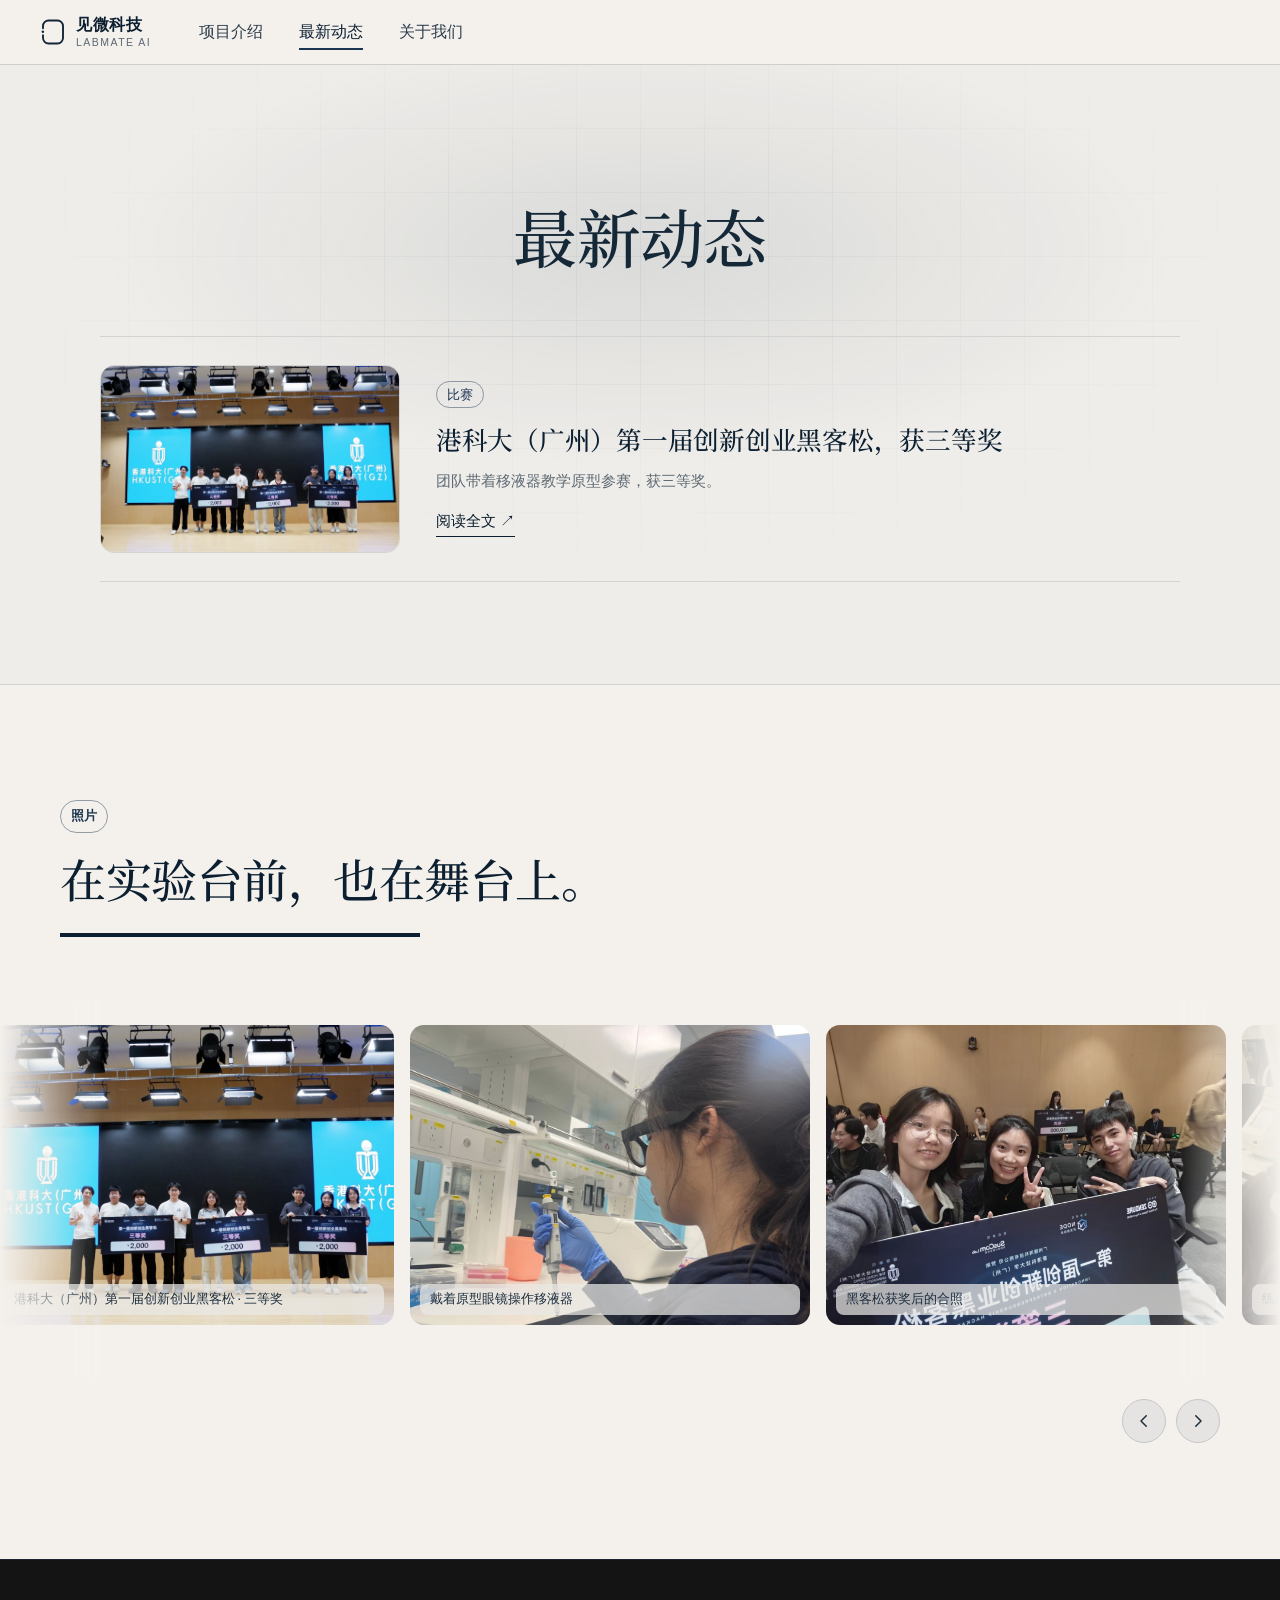
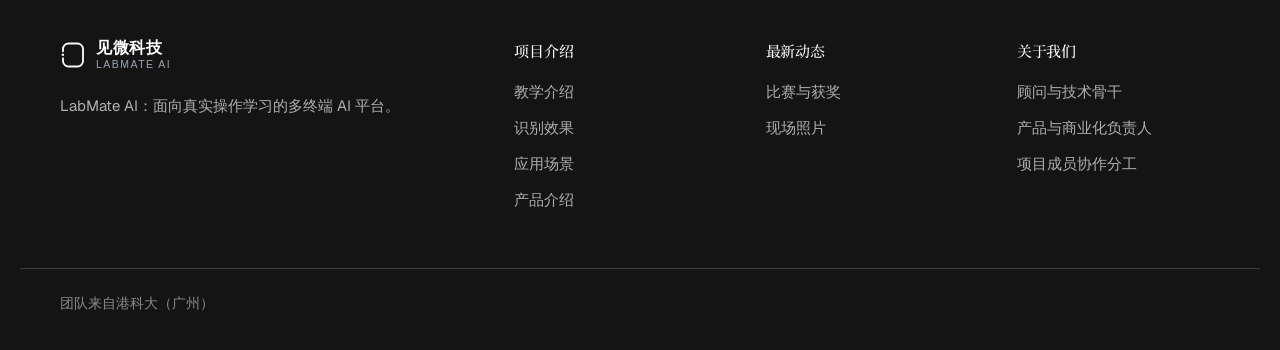
==== commit f855793a: "Section labels and metric label as raised arrow tags (replaces ribbon), slide-in + light sweep Co-Au" ====
--- a/hackathon/index.html
+++ b/hackathon/index.html
@@ -11,7 +11,7 @@
   <link rel="stylesheet" href="../site-shell.css?v=20261128-r17">
   <link rel="stylesheet" href="hackathon.css?v=20261128-t14">
   <link rel="stylesheet" href="../light.css?v=20261128-t14">
-  <link rel="stylesheet" href="../theme.css?v=20261128-t25">
+  <link rel="stylesheet" href="../theme.css?v=20261128-t27">
 </head>
 <body class="site subpage">
   <a class="skip-link" href="#main">跳转到内容</a>
--- a/theme.css
+++ b/theme.css
@@ -466,38 +466,32 @@
 .g3d-hero > canvas { position: relative; z-index: 1; }
 .g3d-hero.is-3d > .g3d-poster { opacity: 0; transition-delay: .25s; }
 
-/* ---------------- section labels as hanging bookmarks ---------------- */
-.lt .x-band .x-kicker {
-  position: relative; display: inline-flex !important; align-items: flex-start; justify-content: center;
-  min-width: 112px; padding: 26px 18px 34px !important; margin: calc(-1 * clamp(64px, 8vw, 120px)) 0 28px !important;
-  border: 0 !important; color: #fff !important; font-size: 16px !important; letter-spacing: 0.12em !important; font-weight: 600 !important;
-  background: linear-gradient(90deg, #17594a 0%, #1f6f5c 45%, #237a65 70%, #1a6352 100%);
-  clip-path: polygon(0 0, 100% 0, 100% 100%, 50% calc(100% - 16px), 0 100%);
-  filter: drop-shadow(0 10px 14px rgba(11, 31, 48, 0.22));
-  transform-origin: 50% 0;
-}
-.lt .x-band .x-kicker::before { /* stitched edge */
-  content: ""; position: absolute; left: 7px; right: 7px; top: 0; bottom: 22px;
-  border-left: 1px dashed rgba(255, 255, 255, 0.35); border-right: 1px dashed rgba(255, 255, 255, 0.35);
-}
-.lt .x-band .x-kicker::after { /* sheen */
-  content: ""; position: absolute; inset: 0 auto 0 0; width: 40%;
-  background: linear-gradient(90deg, rgba(255, 255, 255, 0.18), rgba(255, 255, 255, 0));
-}
-.lt .x-band[data-inview] .x-kicker { transform: translateY(-110%) scaleY(0.6); opacity: 0; }
-.lt .x-band[data-inview].is-in .x-kicker { animation: lm-ribbon 1.1s cubic-bezier(.2, .9, .25, 1.15) .1s both; }
-@keyframes lm-ribbon {
-  0% { transform: translateY(-110%) scaleY(0.6); opacity: 0; }
-  55% { transform: translateY(6%) scaleY(1.04); opacity: 1; }
-  75% { transform: translateY(-2%) rotate(-1.2deg); }
-  100% { transform: none; opacity: 1; }
-}
-.lt .x-band .x-kicker:hover { animation: lm-sway .9s ease-in-out; }
-@keyframes lm-sway { 0%,100% { transform: none; } 30% { transform: rotate(2.2deg); } 65% { transform: rotate(-1.4deg); } }
-@media (prefers-reduced-motion: reduce) { .lt .x-band .x-kicker { animation: none !important; transform: none !important; opacity: 1 !important; } }
-@media (max-width: 600px) {
-  .lt .x-band .x-kicker { min-width: 96px; padding: 20px 14px 28px !important; font-size: 14px !important; margin-top: -56px !important; }
-}
-.lt .x-band:has(> .x-wrap > .x-head > .x-kicker) { padding-top: 0 !important; }
-.lt .x-band .x-kicker { margin-top: 0 !important; margin-bottom: 40px !important; }
-@media (max-width: 600px) { .lt .x-band .x-kicker { margin-bottom: 28px !important; } }
+/* ---------------- labels as raised arrow tags ---------------- */
+.lt .lm-tag {
+  display: inline-block !important; position: relative; margin: 0 0 28px !important; padding: 0 !important;
+  border: 0 !important; background: none !important; clip-path: none !important; min-width: 0 !important;
+  filter: drop-shadow(0 3px 0 #8d9cb6) drop-shadow(0 10px 14px rgba(11, 31, 48, 0.16));
+  transform: none;
+}
+.lt .lm-tag::before, .lt .lm-tag::after { content: none !important; }
+.lt .lm-tag > span {
+  position: relative; display: inline-flex; align-items: center; overflow: hidden;
+  height: 40px; padding: 0 34px 0 18px;
+  font: 600 15px/1 var(--t-sans) !important; letter-spacing: 0.08em; color: #0b1f30 !important;
+  background: linear-gradient(180deg, #fbfcff 0%, #eef2fb 55%, #e2e8f5 100%);
+  clip-path: polygon(6px 0, calc(100% - 26px) 0, calc(100% - 22px) 1px, calc(100% - 2px) calc(50% - 3px), 100% 50%, calc(100% - 2px) calc(50% + 3px), calc(100% - 22px) calc(100% - 1px), calc(100% - 26px) 100%, 6px 100%, 1px calc(100% - 4px), 0 calc(100% - 8px), 0 8px, 1px 4px);
+  box-shadow: inset 0 1px 0 #fff;
+}
+.lt .lm-tag > span::after { /* light sweep */
+  content: ""; position: absolute; top: 0; bottom: 0; left: -60%; width: 45%;
+  background: linear-gradient(100deg, transparent, rgba(255, 255, 255, 0.85), transparent);
+  transform: skewX(-18deg);
+}
+.js-tags .lm-tag:not(.tag-in) { opacity: 0; transform: translateX(-18px); }
+.lm-tag.tag-in { animation: lm-tag-in .7s cubic-bezier(.2, .8, .2, 1) both; }
+.lm-tag.tag-in > span::after { animation: lm-sheen 1.4s ease .6s both; }
+@keyframes lm-tag-in { from { opacity: 0; transform: translateX(-18px); } to { opacity: 1; transform: none; } }
+@keyframes lm-sheen { from { left: -60%; } to { left: 130%; } }
+.lt .ev4 .ev4-k.lm-tag { border-bottom: 0 !important; padding-bottom: 0 !important; margin-bottom: 8px !important; }
+@media (prefers-reduced-motion: reduce) { .lm-tag { animation: none !important; opacity: 1 !important; transform: none !important; } }
+@media (max-width: 600px) { .lt .lm-tag > span { height: 34px; font-size: 13px !important; padding: 0 28px 0 14px; } }
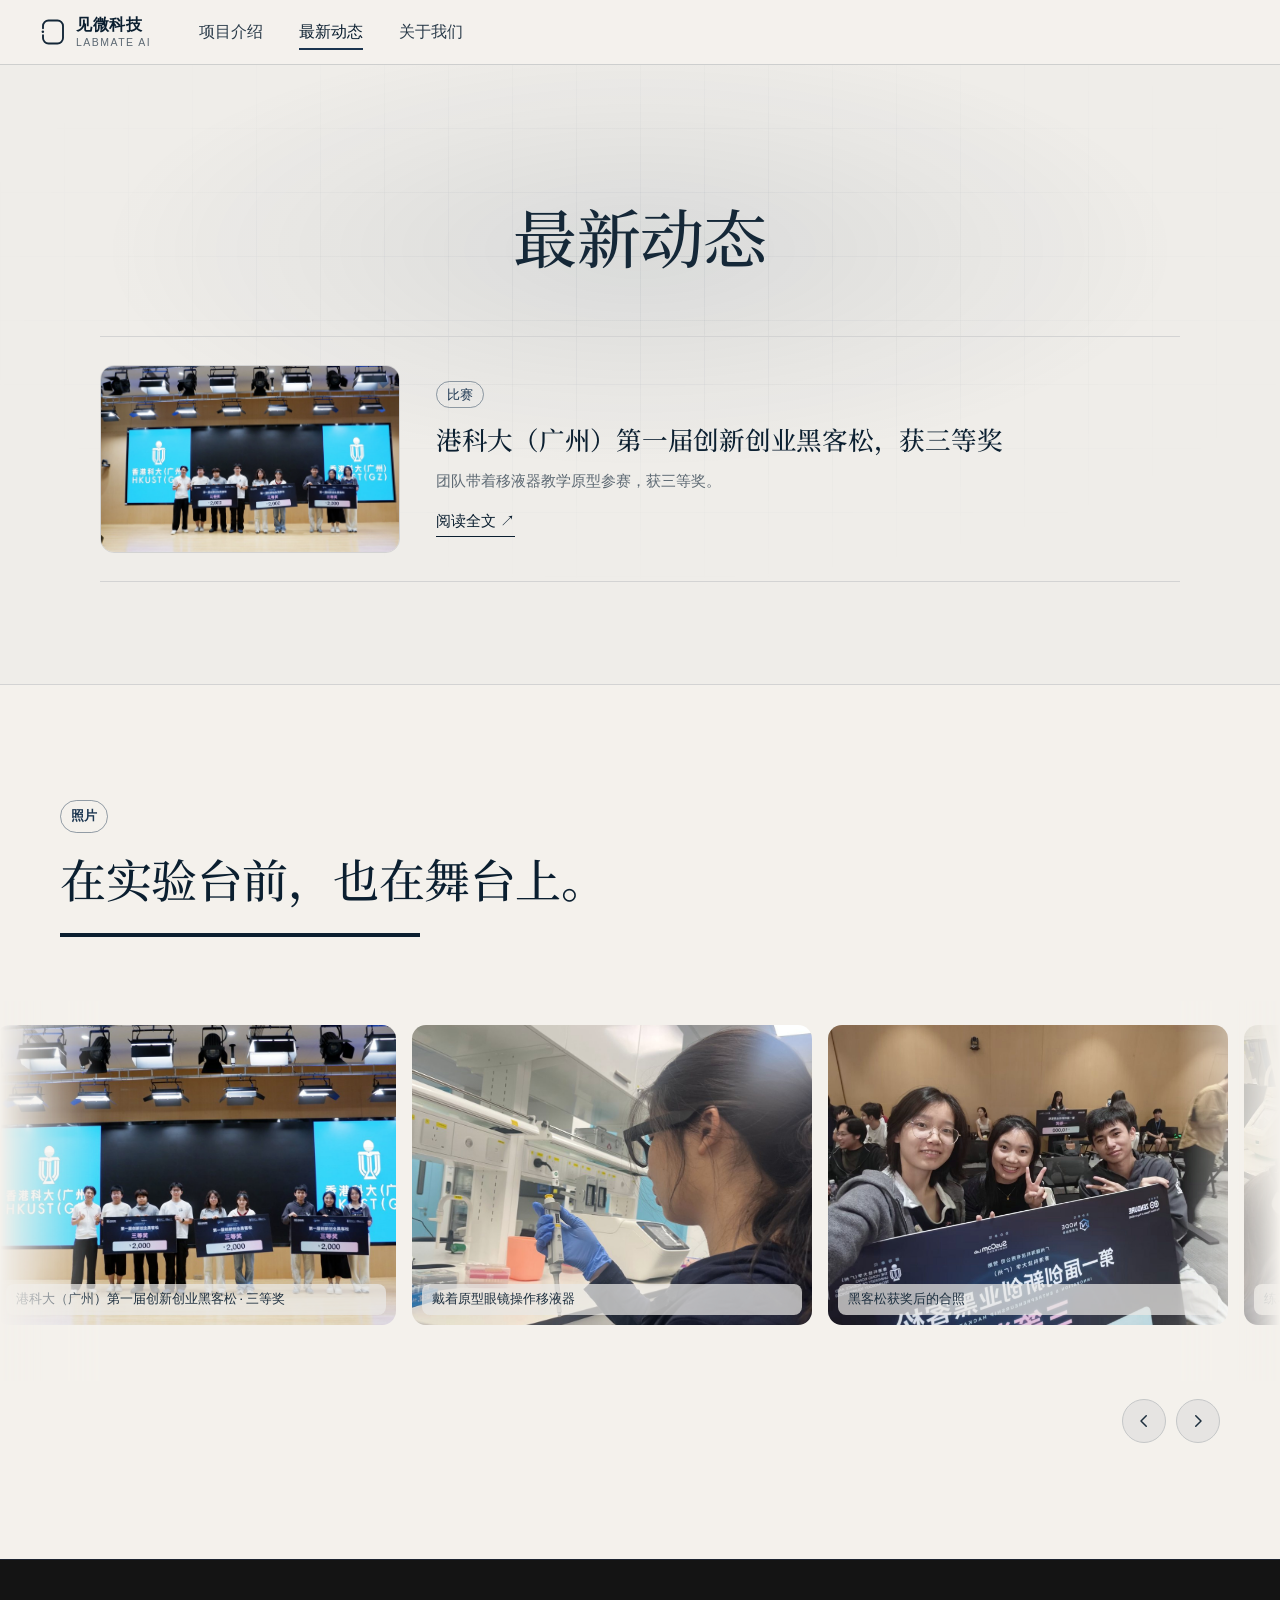
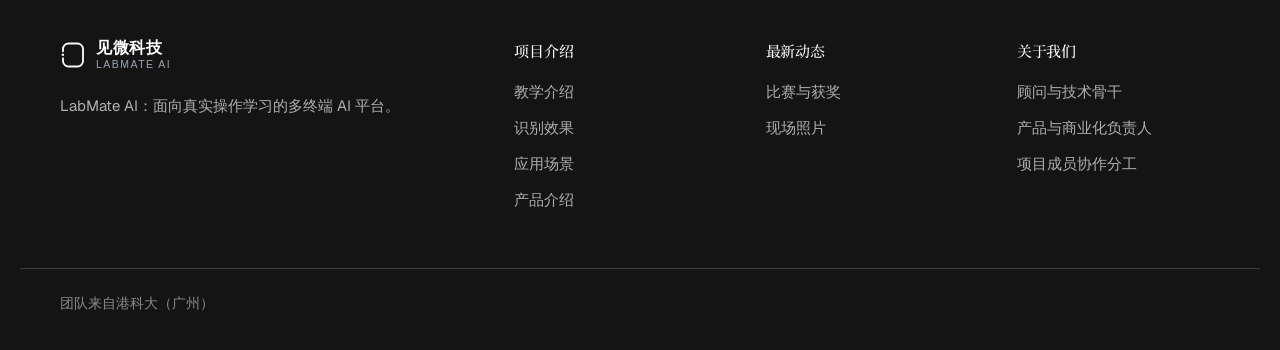
==== commit 234799dc: "Labels: flat 2D navy arrow tags Co-Authored-By: Claude Opus 5.5 <noreply@anthropic.com> Claude-Sessi" ====
--- a/hackathon/index.html
+++ b/hackathon/index.html
@@ -11,7 +11,7 @@
   <link rel="stylesheet" href="../site-shell.css?v=20261128-r17">
   <link rel="stylesheet" href="hackathon.css?v=20261128-t14">
   <link rel="stylesheet" href="../light.css?v=20261128-t14">
-  <link rel="stylesheet" href="../theme.css?v=20261128-t27">
+  <link rel="stylesheet" href="../theme.css?v=20261128-t28">
 </head>
 <body class="site subpage">
   <a class="skip-link" href="#main">跳转到内容</a>
--- a/theme.css
+++ b/theme.css
@@ -495,3 +495,10 @@
 .lt .ev4 .ev4-k.lm-tag { border-bottom: 0 !important; padding-bottom: 0 !important; margin-bottom: 8px !important; }
 @media (prefers-reduced-motion: reduce) { .lm-tag { animation: none !important; opacity: 1 !important; transform: none !important; } }
 @media (max-width: 600px) { .lt .lm-tag > span { height: 34px; font-size: 13px !important; padding: 0 28px 0 14px; } }
+
+/* labels: flat 2D tag */
+.lt .lm-tag { filter: none !important; }
+.lt .lm-tag > span { background: #0b1f30 !important; color: #fff !important; box-shadow: none !important; height: 34px; padding: 0 28px 0 14px; font-size: 14px !important; letter-spacing: 0.06em;
+  clip-path: polygon(0 0, calc(100% - 14px) 0, 100% 50%, calc(100% - 14px) 100%, 0 100%) !important; }
+.lt .lm-tag > span::after { content: none !important; }
+@media (max-width: 600px) { .lt .lm-tag > span { height: 30px; font-size: 13px !important; padding: 0 24px 0 12px; } }
